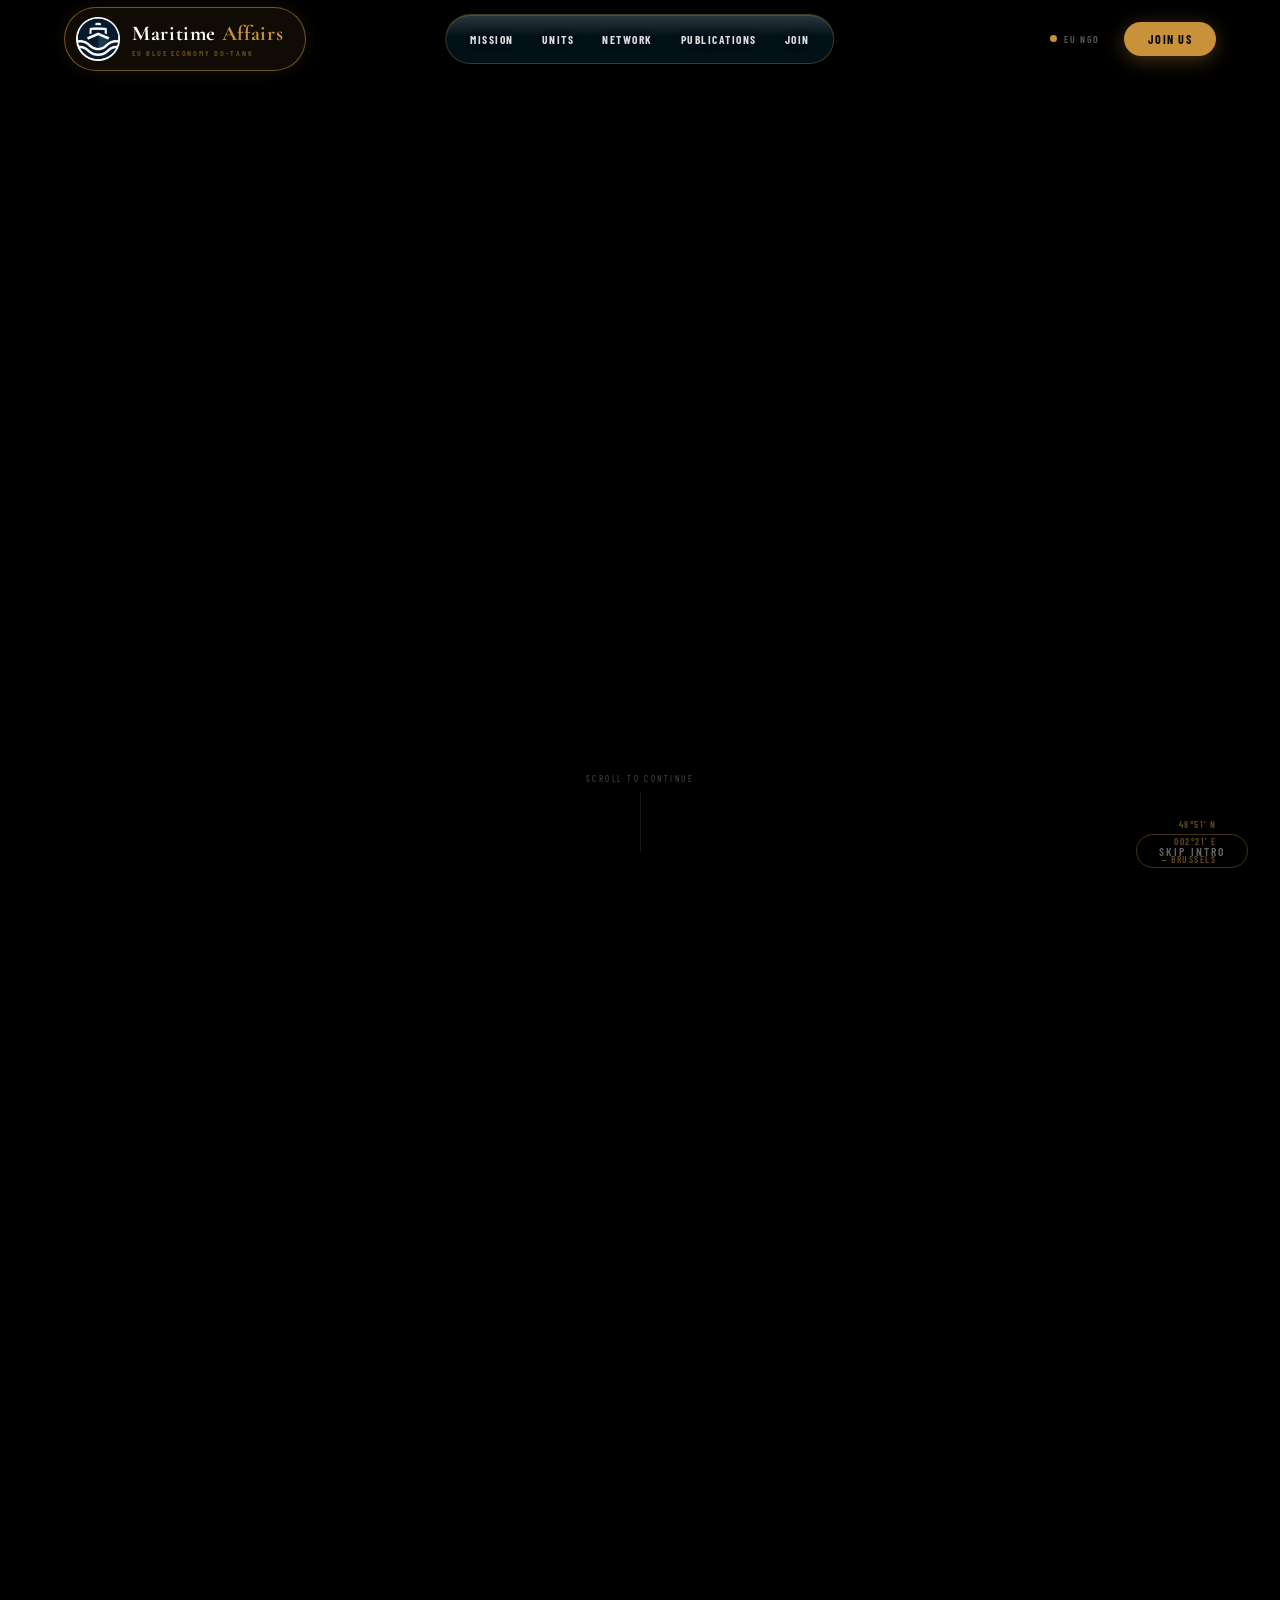
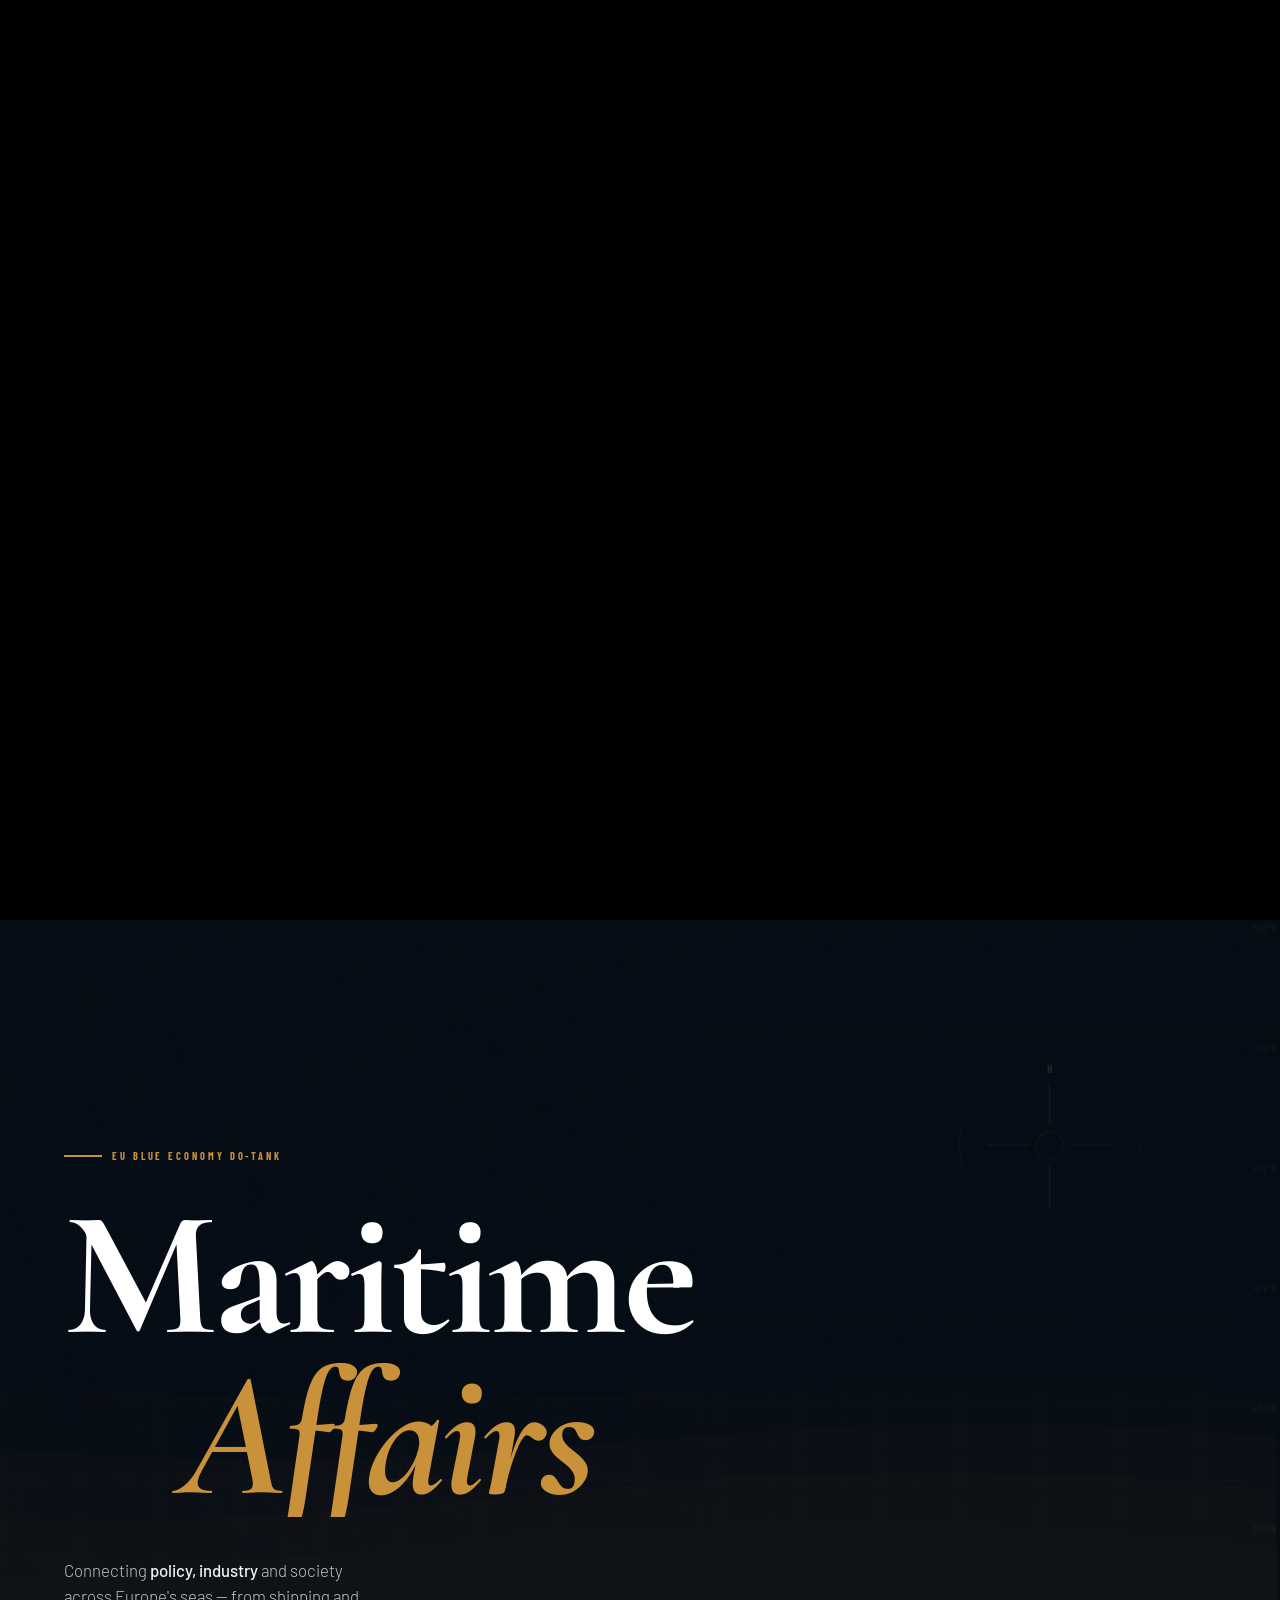
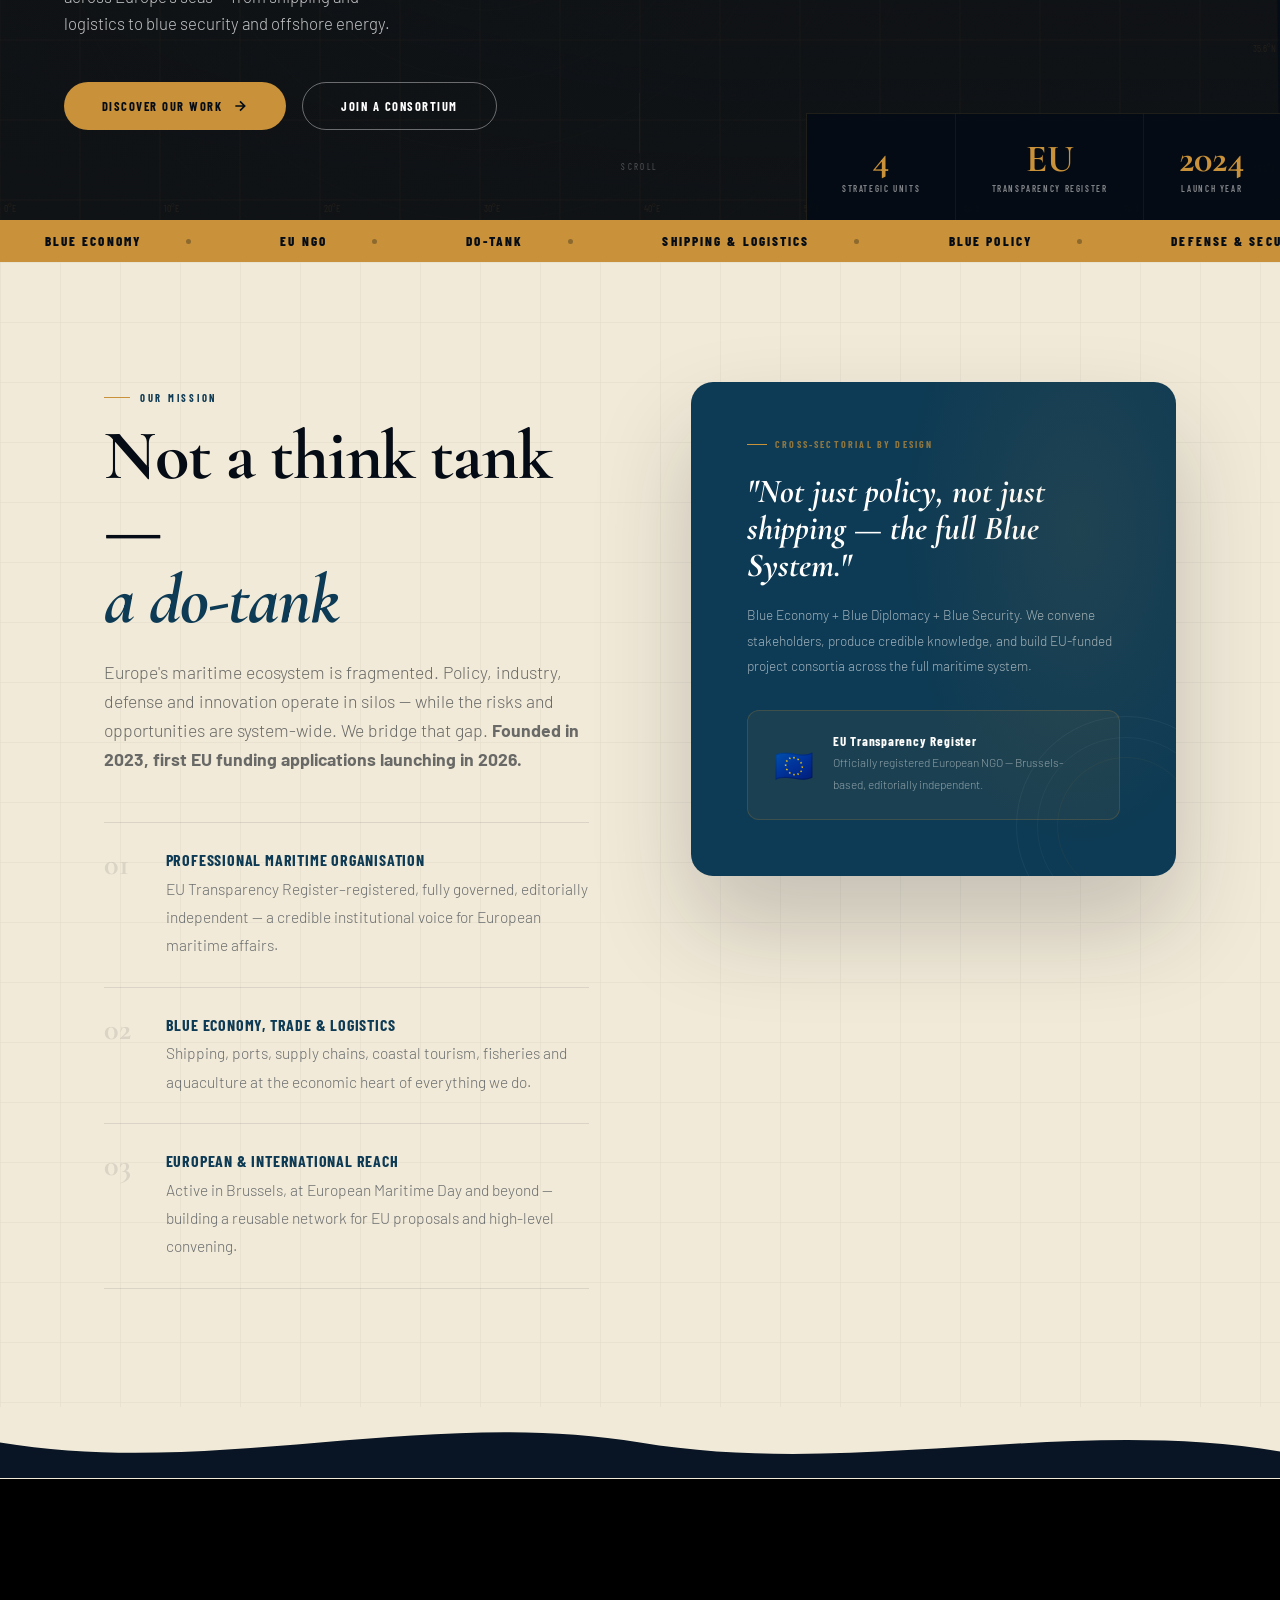
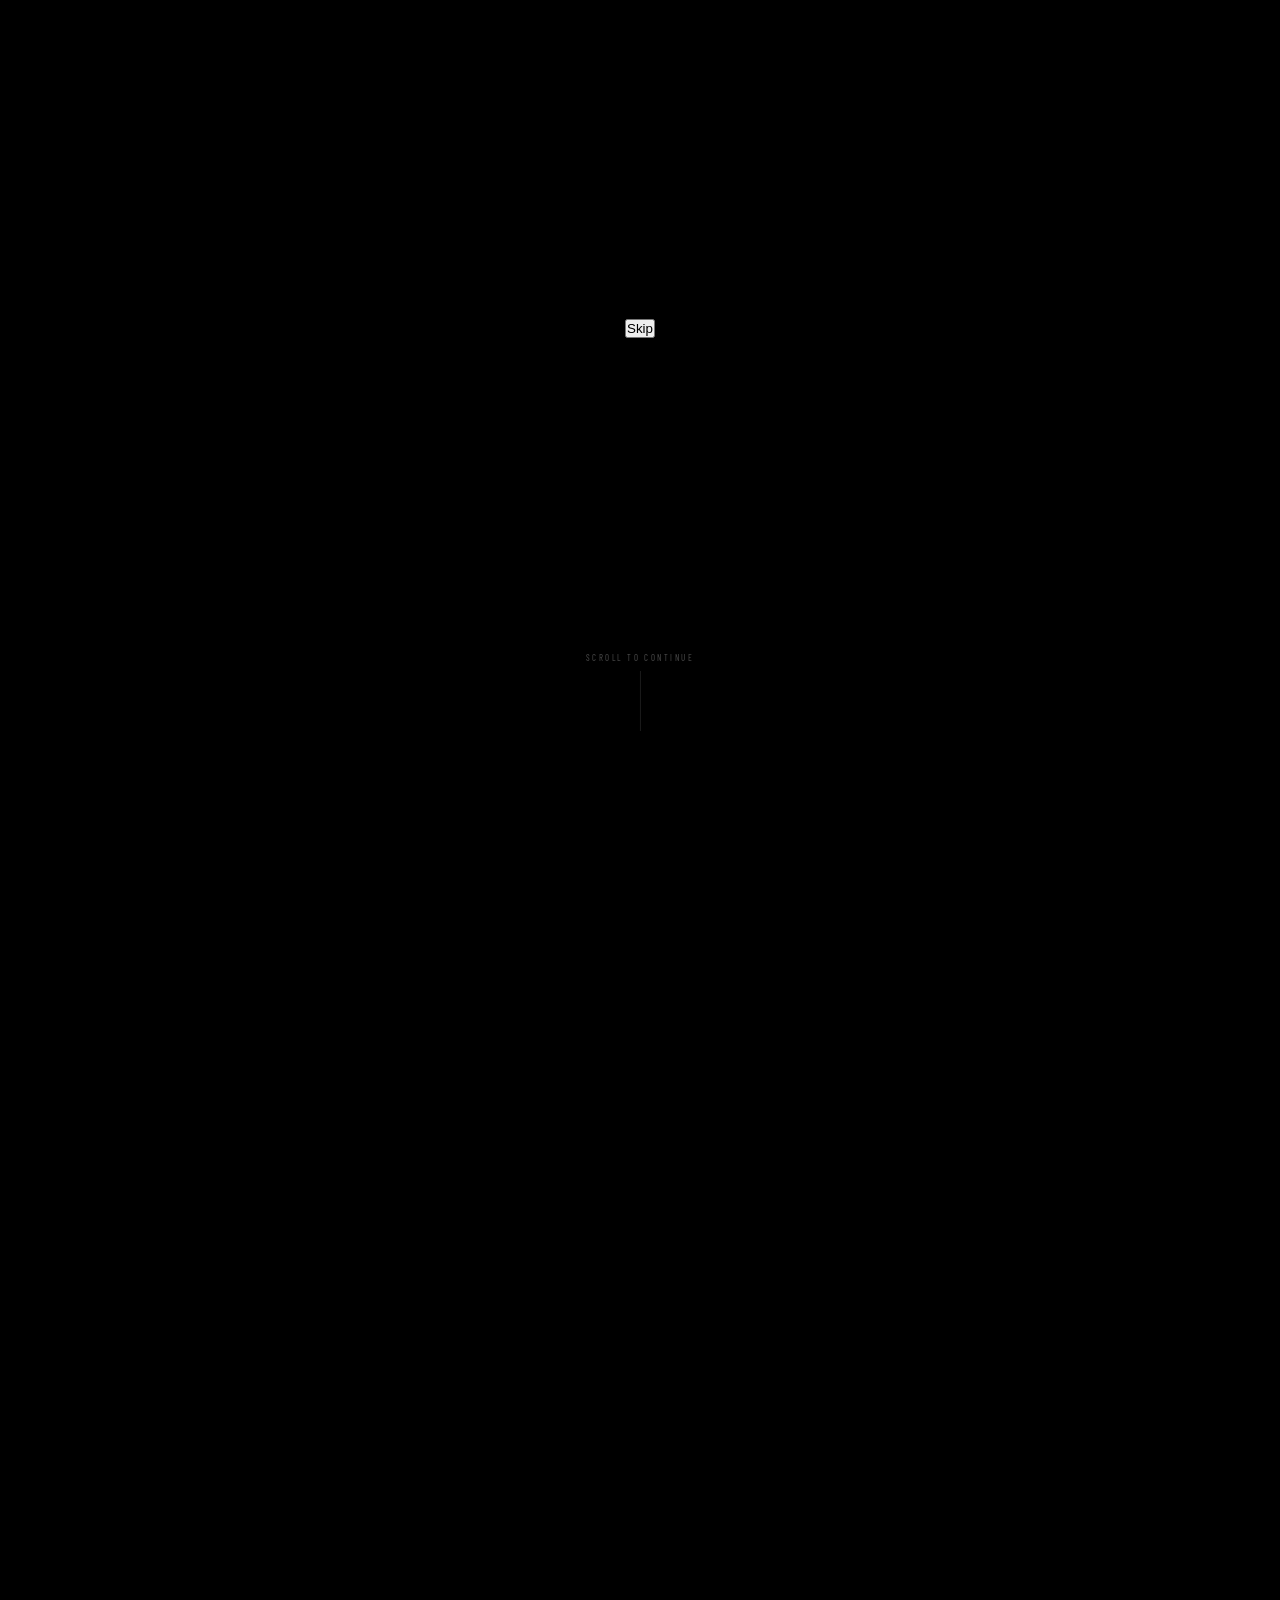
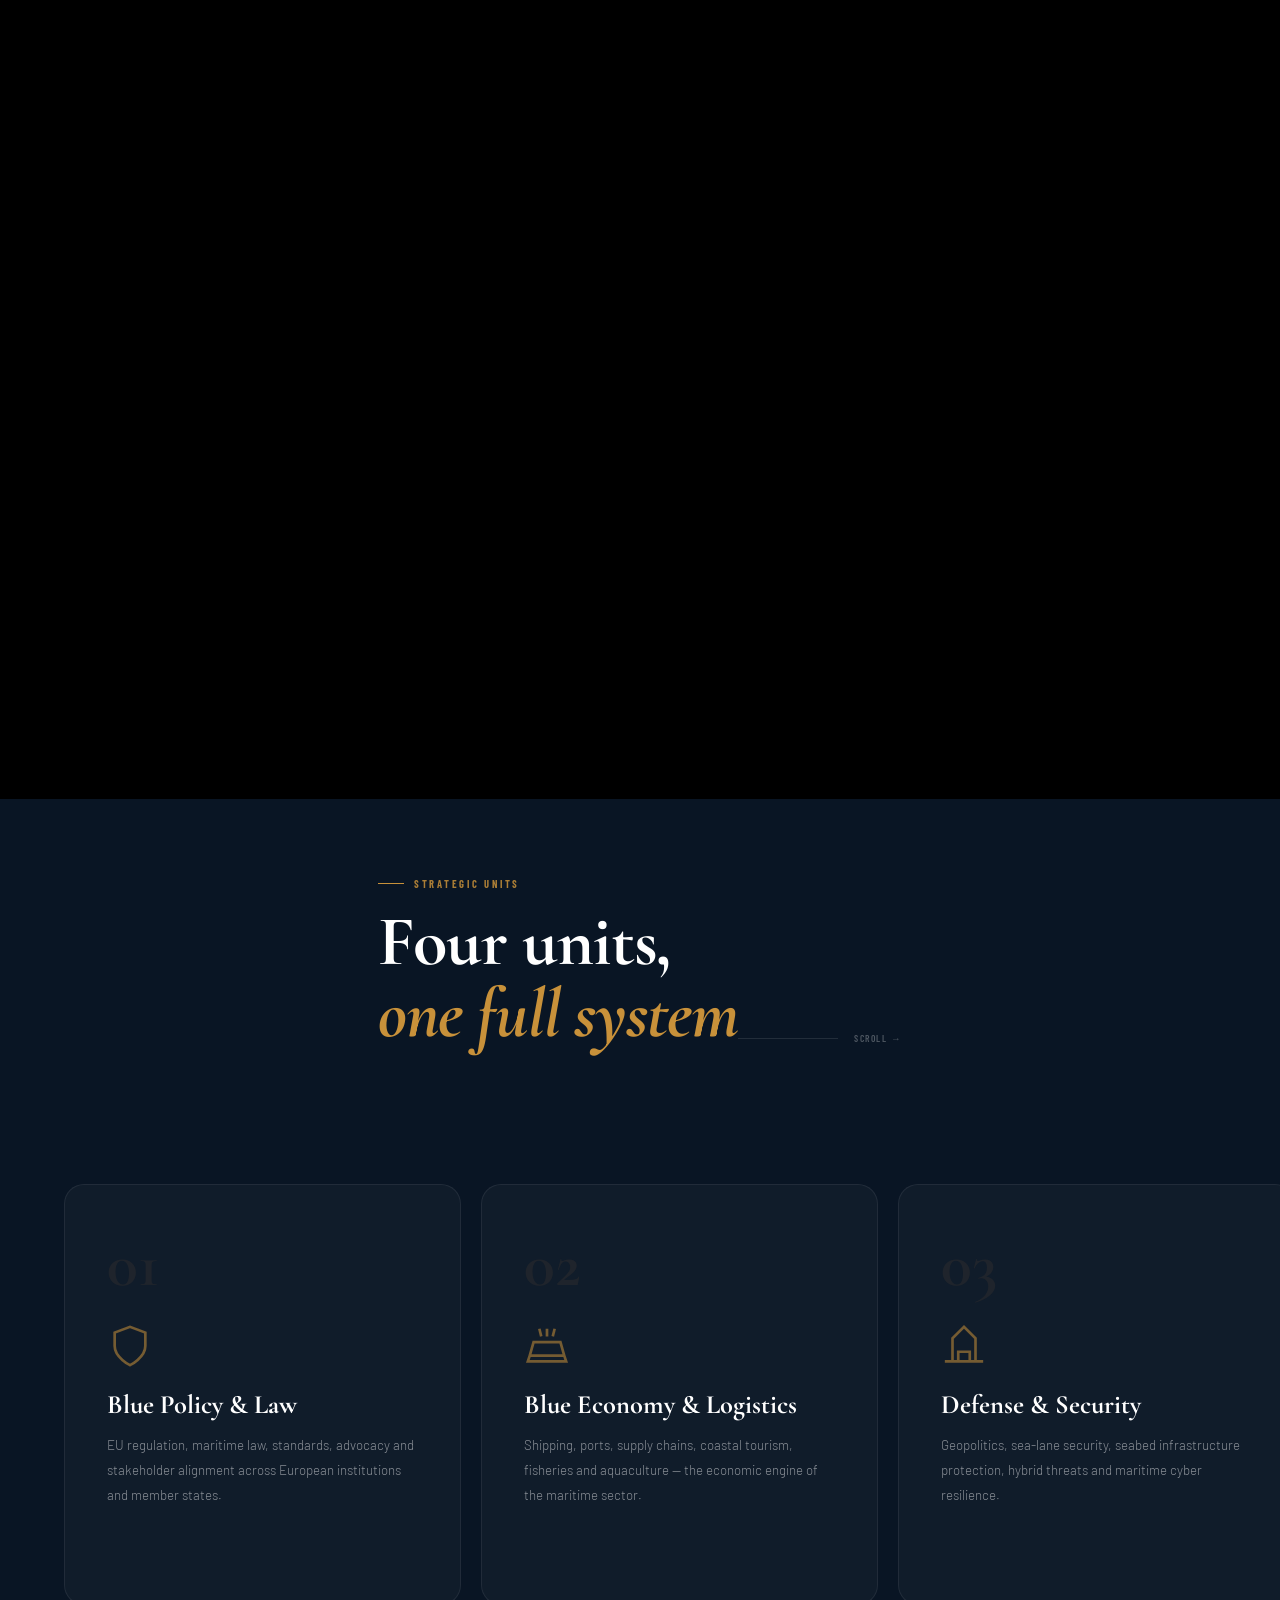
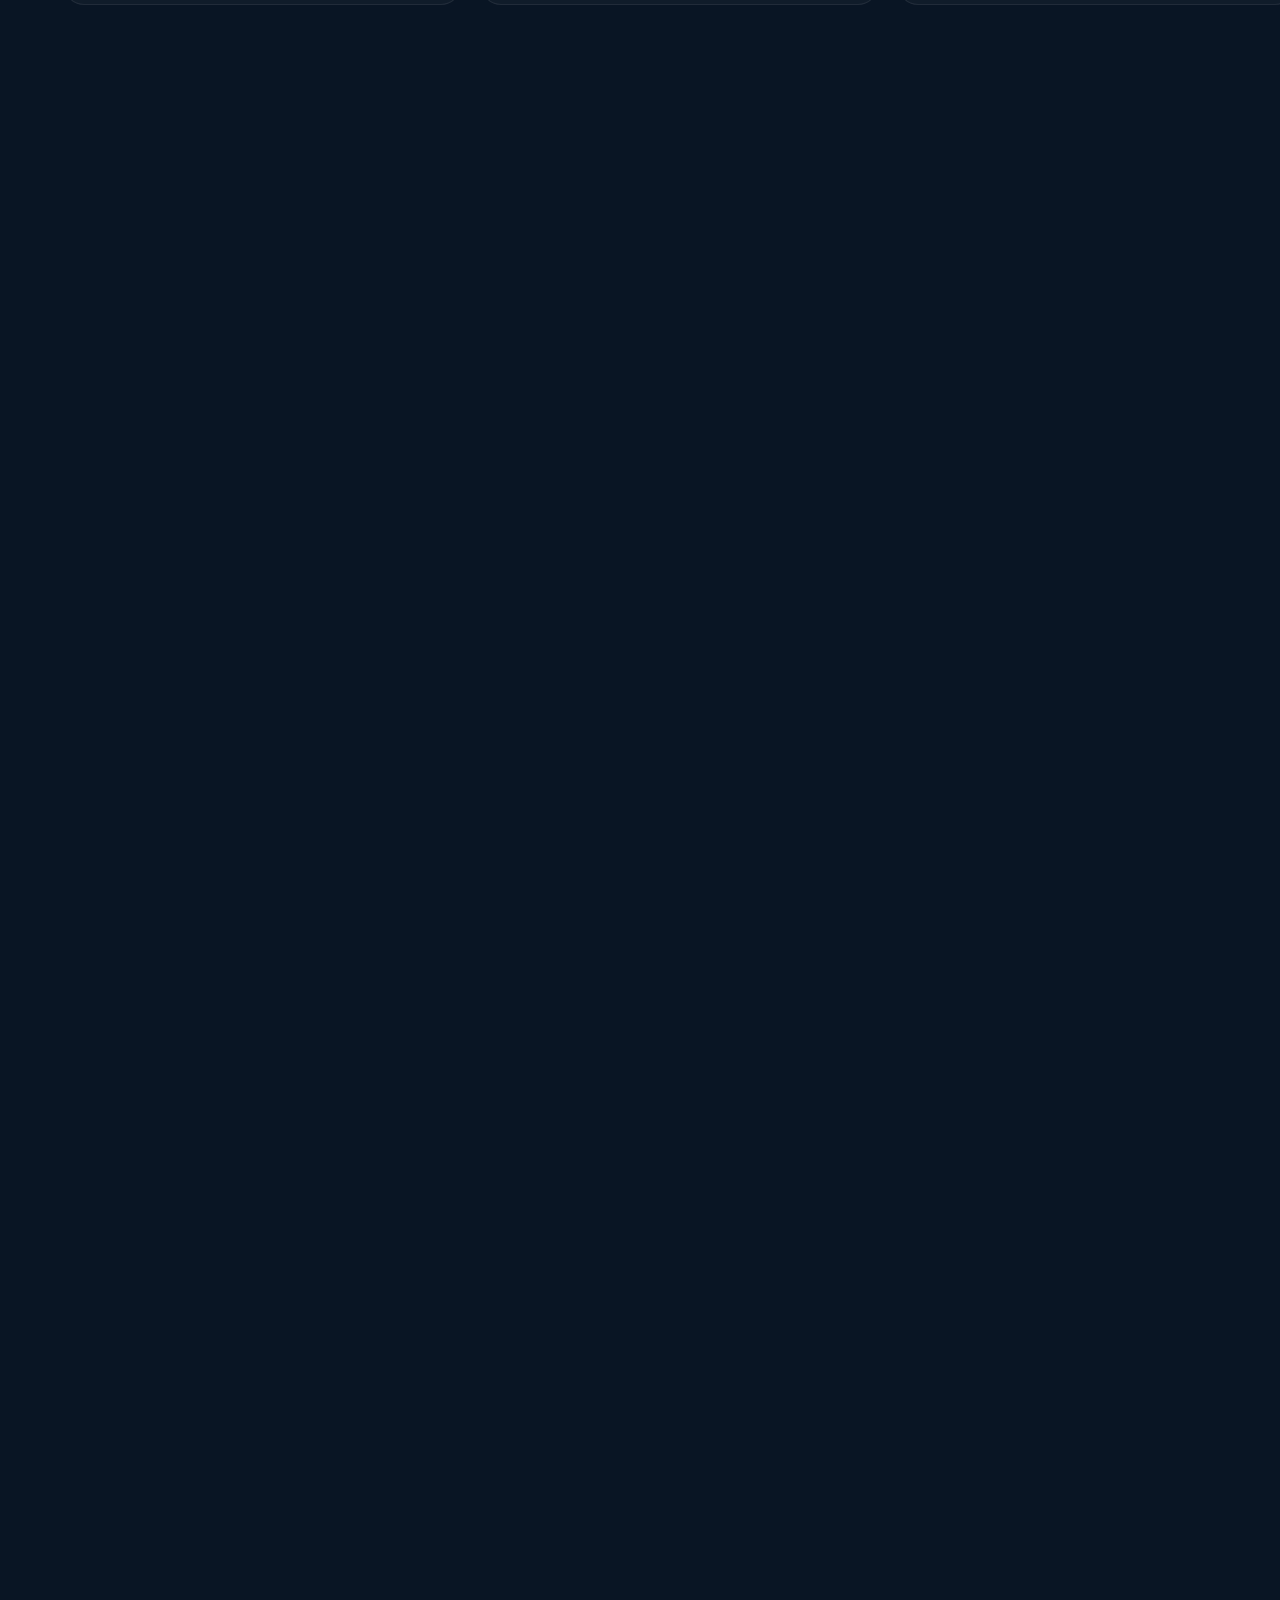
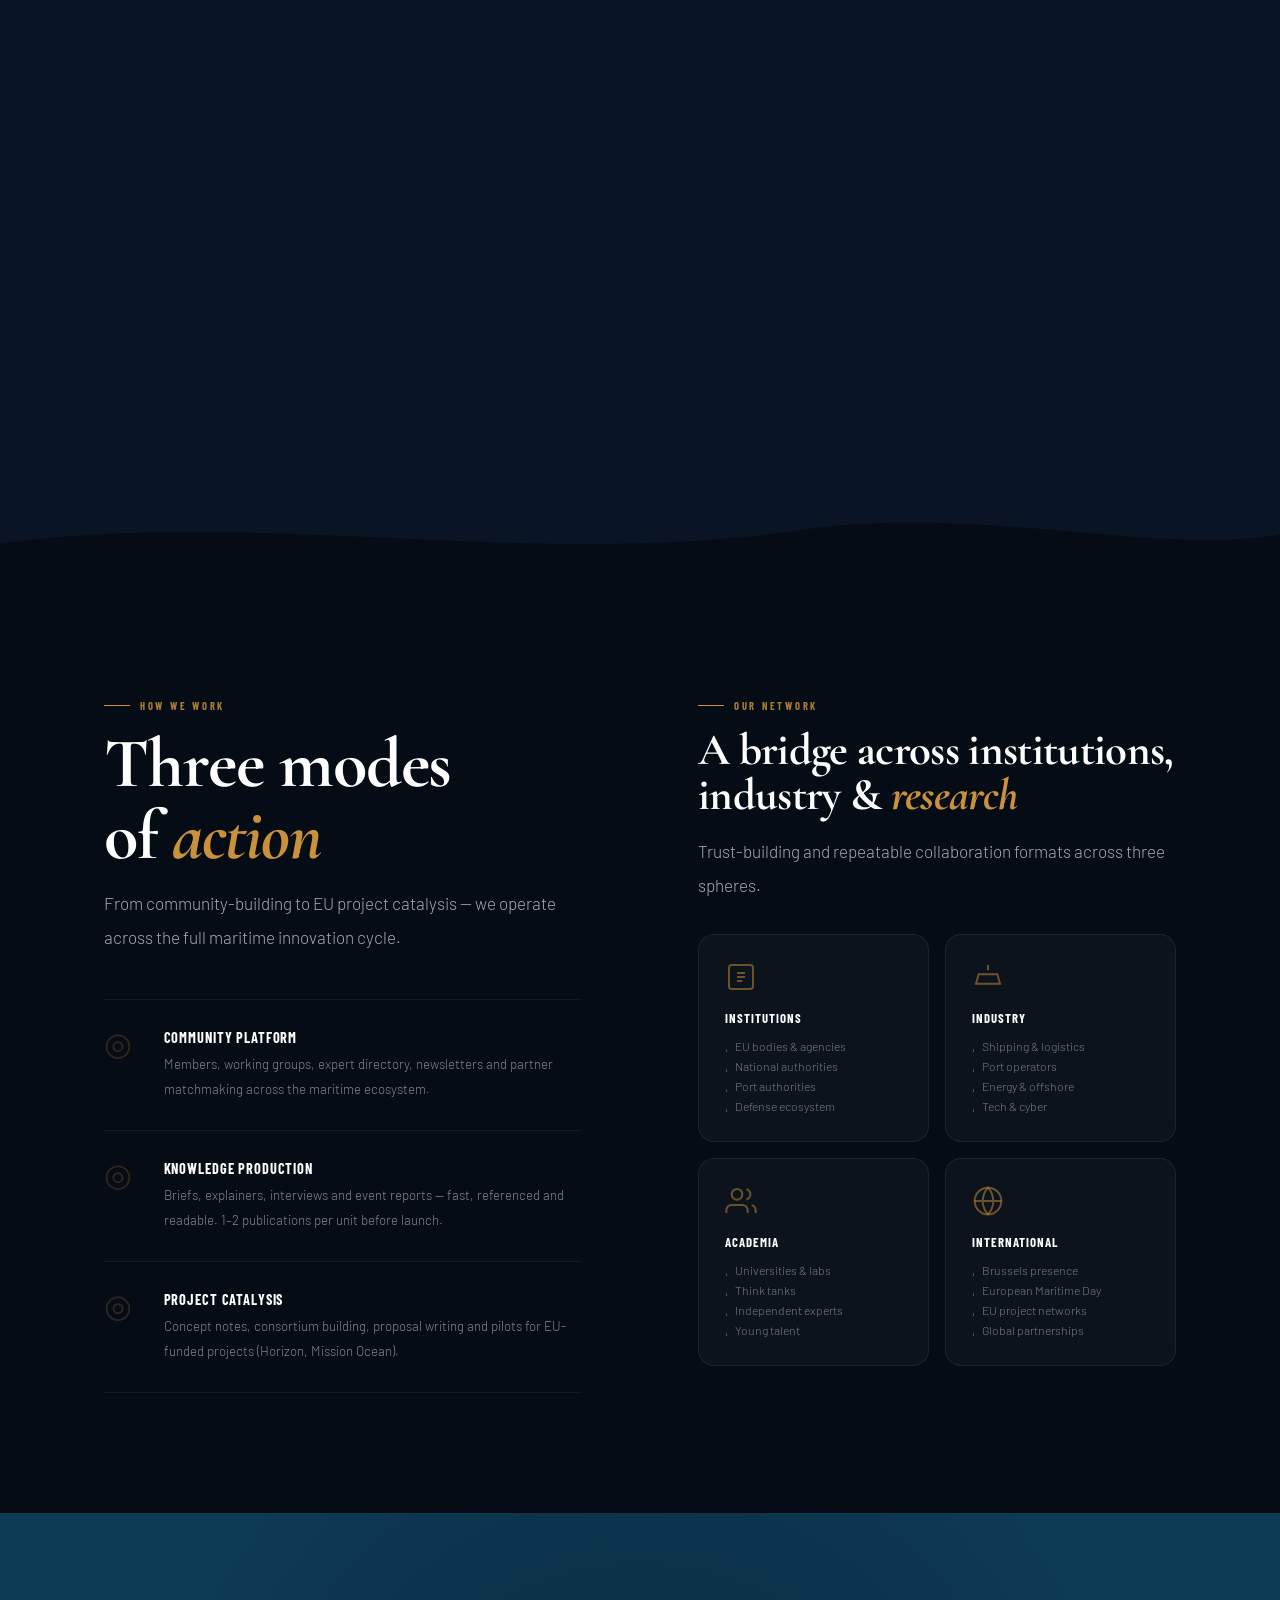
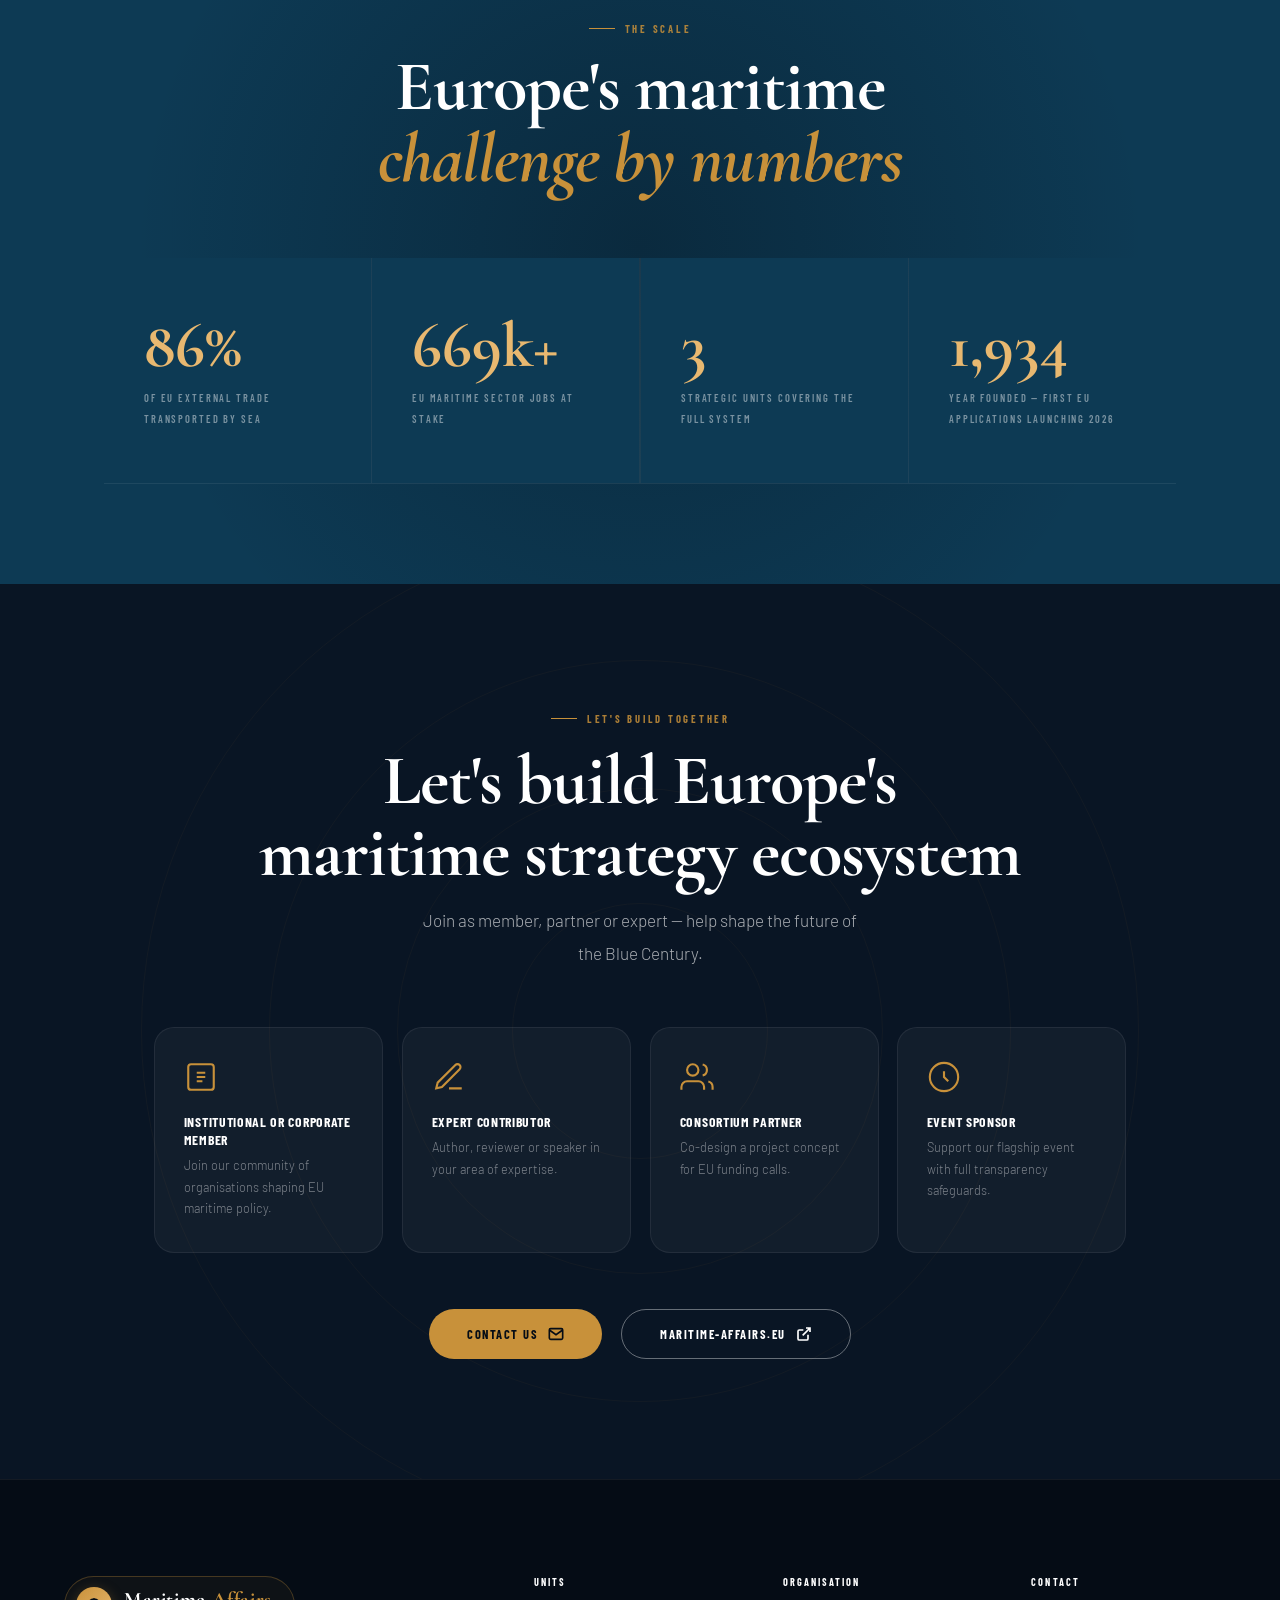
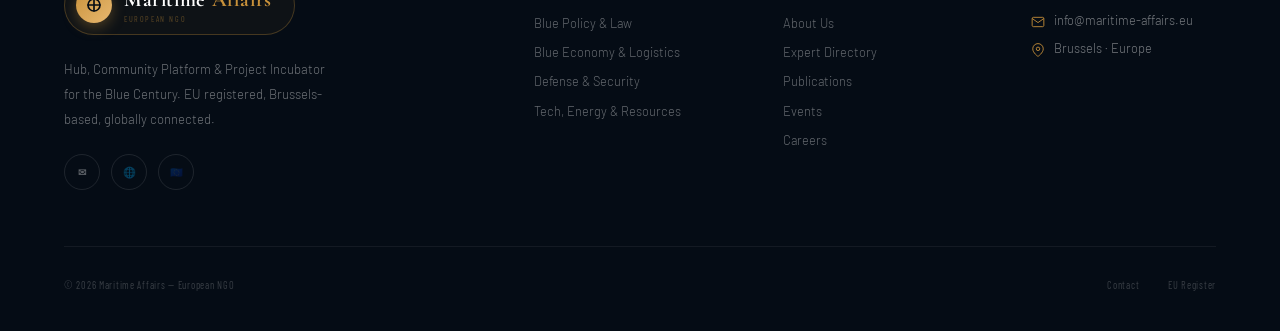
==== index.html @ 3008a813 "Fix scroll video fluidity, bidirectional scrub, menu visibility, and set intro to 0708.mp4" ====
<!DOCTYPE html>

<html lang="en">

<head>

<meta charset="UTF-8">

<meta name="viewport" content="width=device-width, initial-scale=1.0">

<link rel="icon" type="image/x-icon" href="./assets/images/favicon.ico">
<link rel="apple-touch-icon" href="./assets/images/Logo-maritimes.png">

<title>Maritime Affairs — Navigating the Blue Century</title>
<meta name="description" content="Maritime Affairs is the EU Blue Economy Do-Tank — connecting policy, industry and society across Europe's seas. Based in Brussels, active across the EU.">
<meta name="theme-color" content="#050c15">
<link rel="canonical" href="https://maritime-affairs.eu/">

<!-- Open Graph -->
<meta property="og:type" content="website">
<meta property="og:site_name" content="Maritime Affairs">
<meta property="og:title" content="Maritime Affairs — Navigating the Blue Century">
<meta property="og:description" content="The EU Blue Economy Do-Tank — connecting policy, industry and society across Europe's seas. Brussels-based, active across the EU.">
<meta property="og:url" content="https://maritime-affairs.eu/">
<meta property="og:image" content="https://maritime-affairs.eu/assets/images/og-image.jpg">
<meta property="og:image:width" content="1200">
<meta property="og:image:height" content="630">
<meta property="og:locale" content="en_GB">

<!-- Twitter -->
<meta name="twitter:card" content="summary_large_image">
<meta name="twitter:title" content="Maritime Affairs — Navigating the Blue Century">
<meta name="twitter:description" content="The EU Blue Economy Do-Tank — connecting policy, industry and society across Europe's seas.">
<meta name="twitter:image" content="https://maritime-affairs.eu/assets/images/og-image.jpg">

<script type="application/ld+json">
{
  "@context": "https://schema.org",
  "@type": "NGO",
  "name": "Maritime Affairs",
  "alternateName": "EU Blue Economy Do-Tank",
  "url": "https://maritime-affairs.eu/",
  "logo": "https://maritime-affairs.eu/assets/images/Logo-maritimes.png",
  "email": "info@maritime-affairs.eu",
  "foundingDate": "2023",
  "address": { "@type": "PostalAddress", "addressLocality": "Brussels", "addressCountry": "BE" },
  "description": "Maritime Affairs is the EU Blue Economy Do-Tank — connecting policy, industry and society across Europe's seas.",
  "knowsAbout": ["Blue Economy", "Maritime Policy", "Shipping and Logistics", "Maritime Security", "Offshore Energy"]
}
</script>

<link rel="preconnect" href="https://fonts.googleapis.com">
<link rel="preconnect" href="https://fonts.gstatic.com" crossorigin>

<link href="https://fonts.googleapis.com/css2?family=Cormorant+Garamond:ital,wght@0,300;0,400;0,600;0,700;1,300;1,400;1,600;1,700&family=Barlow+Condensed:wght@300;400;500;600;700;800&family=Barlow:wght@300;400;500&display=swap" rel="stylesheet">

<link rel="stylesheet" href="css/style.css">

</head>

<body>

<a class="skip-link" href="#hero">Skip to content</a>

<noscript>
  <style>
    /* Without JS the page must still be fully readable: kill the loader and
       intro, and force every JS-revealed element visible. */
    #loader, #scrollvid { display: none !important; }
    #nav { opacity: 1 !important; }
    [data-r], .hero-sub, .hero-actions, .hero-stats, .section-marker { opacity: 1 !important; transform: none !important; }
    .hero-vid video, .ocean-pill-video { display: none; }
  </style>
</noscript>

<!-- COMPASS CURSOR -->

<div id="compass-cursor">

  <svg viewBox="0 0 56 56" fill="none">

    <circle cx="28" cy="28" r="26" stroke="rgba(200,145,58,.35)" stroke-width="1"/>

    <line x1="28" y1="2"  x2="28" y2="8"  stroke="rgba(200,145,58,.5)" stroke-width="1.5"/>

    <line x1="28" y1="48" x2="28" y2="54" stroke="rgba(200,145,58,.5)" stroke-width="1.5"/>

    <line x1="2"  y1="28" x2="8"  y2="28" stroke="rgba(200,145,58,.5)" stroke-width="1.5"/>

    <line x1="48" y1="28" x2="54" y2="28" stroke="rgba(200,145,58,.5)" stroke-width="1.5"/>

    <g class="needle">

      <polygon points="28,6 30.5,26 28,32 25.5,26" fill="rgba(200,145,58,.9)"/>

      <polygon points="28,50 30.5,30 28,24 25.5,30" fill="rgba(255,255,255,.25)"/>

    </g>

    <circle cx="28" cy="28" r="2.5" fill="rgba(200,145,58,.8)"/>

  </svg>

</div>

<div id="cursor-dot"></div>



<!-- PROGRESS BAR -->

<div id="bar"></div>



<!-- LOADER -->

<div id="loader">

  <div class="l-half l-top"></div>

  <div class="l-half l-bot"></div>

  <div class="l-ring-wrap">

    <div class="l-ring-spin"></div>

    <div class="l-ring-slow"></div>

    <img class="l-logo" src="./assets/images/Logo-maritimes-nav.png" alt="Maritime Affairs" width="80" height="80">

  </div>

  <span class="l-pct-num" id="l-pct">0%</span>

  <span class="l-name">Maritime Affairs</span>

  <div class="l-bar-wrap"><div class="l-bar-fill" id="l-fill"></div></div>

</div>

  

<!-- SCROLL-DRIVEN INTRO VIDEO
     Scrolling down scrubs the video forward frame-by-frame. Near the end
     of this section the video fades and the rest of the site takes over.
     Swap the <source> below with the new AI-generated video when ready. -->

<div id="scrollvid" class="scrollvid" style="display:none">

  <div class="scrollvid-sticky">

    <video id="svVideo" muted playsinline preload="none" disablepictureinpicture>
      <source src="./assets/video/0708.mp4" type="video/mp4">
    </video>

    <div class="scrollvid-fade"></div>

    <div class="scrollvid-hint" id="svHint">

      <span class="scroll-label">Scroll to continue</span>

      <div class="scroll-track"></div>

    </div>

    <div class="scrollvid-ring" aria-hidden="true">
      <svg viewBox="0 0 44 44">
        <circle class="ring-track" cx="22" cy="22" r="20"/>
        <circle class="ring-fill" id="svRing" cx="22" cy="22" r="20"/>
        <text class="ring-n" x="22" y="25" text-anchor="middle">N</text>
      </svg>
    </div>

    <button id="svskip">Skip intro</button>

  </div>

</div>



<!-- NAV -->
<nav id="nav">
  <a href="#hero" class="logo">
    <div class="logo-pill">
      <img src="./assets/images/Logo-maritimes-nav.png" alt="Maritime Affairs" width="44" height="44" style="height:44px;width:auto;display:block;">
      <div class="logo-text">
        <div class="logo-name">Maritime <em>Affairs</em></div>
        <span class="logo-sub">EU Blue Economy Do-Tank</span>
      </div>
    </div>
  </a>

  <div class="ocean-pill" data-ocean-pill>
    <video class="ocean-pill-video" muted loop playsinline preload="none" disablepictureinpicture aria-hidden="true">
      <source src="./assets/video/onde.mp4" type="video/mp4">
    </video>
    <ul class="ocean-pill-links">
      <li><a href="#mission">Mission</a></li>
      <li><a href="#units">Units</a></li>
      <li><a href="#network">Network</a></li>
      <li><a href="publications.html">Publications</a></li>
      <li><a href="#contact">Join</a></li>
    </ul>
  </div>

  <div class="nav-r">
    <div class="nav-pulse"><div class="pulse-dot"></div>EU NGO</div>
    <a href="#contact" class="nav-btn">Join Us</a>
    <button id="menu-toggle" class="menu-toggle" aria-label="Open menu" aria-expanded="false" aria-controls="drawer">
      <span></span><span></span><span></span>
    </button>
  </div>
</nav>

<!-- MOBILE DRAWER -->
<div id="drawer" class="drawer" aria-hidden="true">
  <svg class="drawer-rose" viewBox="0 0 200 200" fill="none" aria-hidden="true">
    <circle cx="100" cy="100" r="96" stroke="rgba(200,145,58,.5)" stroke-width="1"/>
    <circle cx="100" cy="100" r="70" stroke="rgba(200,145,58,.3)" stroke-width="1"/>
    <line x1="100" y1="4" x2="100" y2="196" stroke="rgba(200,145,58,.25)"/>
    <line x1="4" y1="100" x2="196" y2="100" stroke="rgba(200,145,58,.25)"/>
    <polygon points="100,18 106,96 100,112 94,96" fill="rgba(200,145,58,.6)"/>
  </svg>
  <ul class="drawer-links">
    <li><a href="#mission"><span class="dl-n">01</span><span class="dl-t">Mission</span></a></li>
    <li><a href="#units"><span class="dl-n">02</span><span class="dl-t">Units</span></a></li>
    <li><a href="#network"><span class="dl-n">03</span><span class="dl-t">Network</span></a></li>
    <li><a href="publications.html"><span class="dl-n">04</span><span class="dl-t">Publications</span></a></li>
    <li><a href="#contact"><span class="dl-n">05</span><span class="dl-t">Join Us</span></a></li>
  </ul>
  <div class="drawer-foot">
    <a href="mailto:info@maritime-affairs.eu">info@maritime-affairs.eu</a>
    <span class="df-tag">Brussels · European NGO · EU Transparency Register</span>
  </div>
</div>



<!-- COORDINATE HUD -->

<div id="coords">

  <span id="coord-lat">48°51′N</span>

  <span id="coord-lon">002°21′E</span>

  <span id="coord-sec">— Brussels</span>

</div>



<!-- HERO -->

<section class="hero" id="hero">

  <div class="hero-vid">

    <video muted loop playsinline preload="none" id="hvid">

      <source src="./assets/video/container_ship.mp4" type="video/mp4">

    </video>

  </div>

  <canvas id="chart-canvas"></canvas>



  <div class="hero-inner wrap" style="max-width:100%;padding-bottom:10vh">

    <div class="section-marker" id="hmark">EU Blue Economy Do-Tank</div>

    <h1 id="htitle" aria-label="Maritime Affairs">

      <div class="mega-title">

        <span class="line"><span class="word">Maritime</span></span>

        <span class="line ln2"><span class="word">Affairs</span></span>

      </div>

    </h1>

    <p class="hero-sub" id="hsub" style="font-size:clamp(1.05rem,1.3vw,1.25rem);line-height:1.6">

      Connecting <strong>policy, industry</strong> and society<br>

      across Europe's seas — from shipping and<br>

      logistics to blue security and offshore energy.

    </p>

    <div class="hero-actions" id="hact">

      <a href="#mission" class="btn btn-gold" id="hb1">Discover our work <svg viewBox="0 0 24 24" fill="none" stroke="currentColor" stroke-width="2.5"><path d="M5 12h14M12 5l7 7-7 7"/></svg></a>

      <a href="#contact" class="btn btn-line">Join a consortium</a>

    </div>

  </div>



  <div class="hero-stats" id="hstats">

    <div class="h-stat"><span class="h-num">4</span><span class="h-lbl">Strategic Units</span></div>

    <div class="h-stat"><span class="h-num">EU</span><span class="h-lbl">Transparency Register</span></div>

    <div class="h-stat"><span class="h-num">2024</span><span class="h-lbl">Launch Year</span></div>

  </div>



  <div class="hero-scroll">

    <div class="scroll-track"></div>

    <span class="scroll-label">Scroll</span>

  </div>

</section>



<!-- MARQUEE -->

<div class="marquee" aria-hidden="true">

  <div class="marquee-track" id="mq"></div>

</div>



<!-- MISSION -->

<section class="sec sec-mission" id="mission">

  <div class="wrap">

    <div class="mission-grid">

      <div>

        <div class="eyebrow dark" data-r="left">Our Mission</div>

        <h2 class="h2 on-light" data-r="up" data-rd="100">Not a think tank —<br><em>a do-tank</em></h2>

        <p class="body-text on-light" style="margin-top:1.4rem;font-size:clamp(1.1rem,1.25vw,1.25rem);line-height:1.65" data-r="up" data-rd="200">

          Europe's maritime ecosystem is fragmented. Policy, industry, defense and innovation operate in silos — while the risks and opportunities are system-wide. We bridge that gap. <strong>Founded in 2023, first EU funding applications launching in 2026.</strong>

        </p>

        <div class="pillar-list" data-r="up" data-rd="300">

          <div class="pl">

            <div class="pl-n">01</div>

            <div><h4>Professional Maritime Organisation</h4><p>EU Transparency Register–registered, fully governed, editorially independent — a credible institutional voice for European maritime affairs.</p></div>

          </div>

          <div class="pl">

            <div class="pl-n">02</div>

            <div><h4>Blue Economy, Trade & Logistics</h4><p>Shipping, ports, supply chains, coastal tourism, fisheries and aquaculture at the economic heart of everything we do.</p></div>

          </div>

          <div class="pl">

            <div class="pl-n">03</div>

            <div><h4>European & International Reach</h4><p>Active in Brussels, at European Maritime Day and beyond — building a reusable network for EU proposals and high-level convening.</p></div>

          </div>

        </div>

      </div>

      <div data-r="right" data-rd="150">

        <div class="mission-card">

          <div class="card-compass"></div>

          <div class="card-label">Cross-sectorial by design</div>

          <h3>"Not just policy, not just shipping — the full Blue System."</h3>

          <p>Blue Economy + Blue Diplomacy + Blue Security. We convene stakeholders, produce credible knowledge, and build EU-funded project consortia across the full maritime system.</p>

          <div class="eu-badge">

            <div class="eu-flag">🇪🇺</div>

            <div>

              <h5>EU Transparency Register</h5>

              <p>Officially registered European NGO — Brussels-based, editorially independent.</p>

            </div>

          </div>

        </div>

      </div>

    </div>

  </div>

</section>



<!-- WAVE DIVIDER -->

<div class="wave-div" style="background:var(--chart);margin-top:-1px">

  <svg viewBox="0 0 1440 80" preserveAspectRatio="none"><path d="M0,40 C240,80 480,0 720,40 C960,80 1200,10 1440,50 L1440,80 L0,80Z" fill="#091524"/></svg>

</div>



<!-- SECOND SCROLL-DRIVEN VIDEO (placeholder)
     Duplicate of the intro block but independent instance. Replace the
     <source> with the user-generated MP4 at assets/video/scroll-[name].mp4
-->

<div id="scrollvid-2" class="scrollvid" style="display:none">

  <div class="scrollvid-sticky">

    <video id="svVideo2" muted playsinline preload="none" disablepictureinpicture>

      <source src="./assets/video/scroll-turbine.mp4" type="video/mp4">

    </video>

    <div class="scrollvid-fade"></div>

    <div class="scrollvid-hint" id="svHint2">

      <span class="scroll-label">Scroll to continue</span>

      <div class="scroll-track"></div>

    </div>

    <div class="scrollvid-ring" aria-hidden="true">
      <svg viewBox="0 0 44 44">
        <circle class="ring-track" cx="22" cy="22" r="20"/>
        <circle class="ring-fill" id="svRing2" cx="22" cy="22" r="20"/>
        <text class="ring-n" x="22" y="25" text-anchor="middle">N</text>
      </svg>
    </div>

    <button id="svskip2">Skip</button>

  </div>

</div>



<!-- UNITS -->

<div class="units-outer" id="units">

  <div class="units-sticky">

    <div class="units-head wrap" style="max-width:100%">

      <div>

        <div class="eyebrow light" data-r="left">Strategic Units</div>

        <h2 class="h2 on-dark" data-r="up" data-rd="100">Four units,<br><em>one full system</em></h2>

      </div>

      <div class="units-progress">

        <div class="units-track-bar"><div class="units-track-fill" id="ufill"></div></div>

        <div class="units-hint">Scroll →</div>

      </div>

    </div>

    <div class="units-cards" id="ucards">

      <div class="u-card" data-r="scale">

        <div class="u-glow"></div>

        <div class="u-n">01</div>

        <svg class="u-icon" viewBox="0 0 24 24" fill="none" stroke="currentColor" stroke-width="1.4"><path d="M12 22s8-4 8-10V5l-8-3-8 3v7c0 6 8 10 8 10z"/></svg>

        <h3>Blue Policy & Law</h3>

        <p>EU regulation, maritime law, standards, advocacy and stakeholder alignment across European institutions and member states.</p>

        <div class="u-tag">Policy · Law · Standards</div>

      </div>

      <div class="u-card" data-r="scale">

        <div class="u-glow"></div>

        <div class="u-n">02</div>

        <svg class="u-icon" viewBox="0 0 24 24" fill="none" stroke="currentColor" stroke-width="1.4"><path d="M3 17l2-7h14l2 7H3zM12 3v4M8 3l1 4M16 3l-1 4M3 17l-1 3h20l-1-3"/></svg>

        <h3>Blue Economy & Logistics</h3>

        <p>Shipping, ports, supply chains, coastal tourism, fisheries and aquaculture — the economic engine of the maritime sector.</p>

        <div class="u-tag">Trade · Shipping · Ports</div>

      </div>

      <div class="u-card" data-r="scale">

        <div class="u-glow"></div>

        <div class="u-n">03</div>

        <svg class="u-icon" viewBox="0 0 24 24" fill="none" stroke="currentColor" stroke-width="1.4"><path d="M2 20h20M6 20V8l6-6 6 6v12M9 20v-5h6v5"/></svg>

        <h3>Defense & Security</h3>

        <p>Geopolitics, sea-lane security, seabed infrastructure protection, hybrid threats and maritime cyber resilience.</p>

        <div class="u-tag">Security · Geopolitics · Cyber</div>

      </div>

      <div class="u-card" data-r="scale">

        <div class="u-glow"></div>

        <div class="u-n">04</div>

        <svg class="u-icon" viewBox="0 0 24 24" fill="none" stroke="currentColor" stroke-width="1.4"><path d="M13 2L3 14h9l-1 8 10-12h-9l1-8z"/></svg>

        <h3>Tech, Energy & Resources</h3>

        <p>Offshore renewables, alternative fuels, AI for maritime, monitoring systems and responsible ocean resource management.</p>

        <div class="u-tag">Energy · AI · Offshore</div>

      </div>

    </div>

  </div>

</div>



<!-- WAVE DIVIDER -->

<div class="wave-div" style="background:var(--deep)">

  <svg viewBox="0 0 1440 80" preserveAspectRatio="none"><path d="M0,50 C300,10 600,80 900,35 C1100,5 1300,65 1440,40 L1440,80 L0,80Z" fill="#050c15"/></svg>

</div>



<!-- HOW + NETWORK -->

<section class="sec sec-how" id="network">

  <div class="wrap">

    <div class="how-grid">

      <div data-r="left">

        <div class="eyebrow light">How We Work</div>

        <h2 class="h2 on-dark" style="margin-bottom:1rem">Three modes<br>of <em>action</em></h2>

        <p class="body-text on-dark">From community-building to EU project catalysis — we operate across the full maritime innovation cycle.</p>

        <div class="how-list">

          <div class="how-item"><div class="how-sym">◎</div><div><h4>Community Platform</h4><p>Members, working groups, expert directory, newsletters and partner matchmaking across the maritime ecosystem.</p></div></div>

          <div class="how-item"><div class="how-sym">◎</div><div><h4>Knowledge Production</h4><p>Briefs, explainers, interviews and event reports — fast, referenced and readable. 1–2 publications per unit before launch.</p></div></div>

          <div class="how-item"><div class="how-sym">◎</div><div><h4>Project Catalysis</h4><p>Concept notes, consortium building, proposal writing and pilots for EU-funded projects (Horizon, Mission Ocean).</p></div></div>

        </div>

      </div>

      <div data-r="right" data-rd="150">

        <div class="eyebrow light">Our Network</div>

        <h2 class="h2 on-dark" style="font-size:clamp(1.9rem,3.5vw,3.2rem);margin-bottom:1rem">A bridge across institutions, industry & <em>research</em></h2>

        <p class="body-text on-dark" style="margin-bottom:1.8rem">Trust-building and repeatable collaboration formats across three spheres.</p>

        <div class="net-grid">

          <div class="net-card" data-r="up" data-rd="0">

            <svg class="net-icon" viewBox="0 0 24 24" fill="none" stroke="currentColor" stroke-width="1.5"><rect x="3" y="3" width="18" height="18" rx="2"/><path d="M9 9h6M9 12h6M9 15h4"/></svg>

            <h5>Institutions</h5>

            <ul><li>EU bodies & agencies</li><li>National authorities</li><li>Port authorities</li><li>Defense ecosystem</li></ul>

          </div>

          <div class="net-card" data-r="up" data-rd="100">

            <svg class="net-icon" viewBox="0 0 24 24" fill="none" stroke="currentColor" stroke-width="1.5"><path d="M3 17l2-7h14l2 7H3zM12 3v4"/></svg>

            <h5>Industry</h5>

            <ul><li>Shipping & logistics</li><li>Port operators</li><li>Energy & offshore</li><li>Tech & cyber</li></ul>

          </div>

          <div class="net-card" data-r="up" data-rd="200">

            <svg class="net-icon" viewBox="0 0 24 24" fill="none" stroke="currentColor" stroke-width="1.5"><path d="M17 21v-2a4 4 0 0 0-4-4H5a4 4 0 0 0-4 4v2"/><circle cx="9" cy="7" r="4"/><path d="M23 21v-2a4 4 0 0 0-3-3.87M16 3.13a4 4 0 0 1 0 7.75"/></svg>

            <h5>Academia</h5>

            <ul><li>Universities & labs</li><li>Think tanks</li><li>Independent experts</li><li>Young talent</li></ul>

          </div>

          <div class="net-card" data-r="up" data-rd="300">

            <svg class="net-icon" viewBox="0 0 24 24" fill="none" stroke="currentColor" stroke-width="1.5"><circle cx="12" cy="12" r="10"/><path d="M2 12h20M12 2a15.3 15.3 0 0 1 4 10 15.3 15.3 0 0 1-4 10 15.3 15.3 0 0 1-4-10 15.3 15.3 0 0 1 4-10z"/></svg>

            <h5>International</h5>

            <ul><li>Brussels presence</li><li>European Maritime Day</li><li>EU project networks</li><li>Global partnerships</li></ul>

          </div>

        </div>

      </div>

    </div>

  </div>

</section>



<!-- NUMBERS -->

<section class="sec-nums" id="numbers">

  <div class="wrap" style="position:relative;z-index:1">

    <div style="text-align:center" data-r="up">

      <div class="eyebrow light" style="justify-content:center">The Scale</div>

      <h2 class="h2 on-dark">Europe's maritime<br><em>challenge by numbers</em></h2>

    </div>

    <div class="nums-grid">

      <div class="num-cell" data-r="up" data-rd="0"><span class="num-val" data-count="90" data-suffix="%">90%</span><span class="num-lbl">of EU external trade transported by sea</span></div>

      <div class="num-cell" data-r="up" data-rd="100"><span class="num-val" data-count="700" data-suffix="k+">700k+</span><span class="num-lbl">EU maritime sector jobs at stake</span></div>

      <div class="num-cell" data-r="up" data-rd="200"><span class="num-val" data-count="4">4</span><span class="num-lbl">Strategic units covering the full system</span></div>

      <div class="num-cell" data-r="up" data-rd="300"><span class="num-val" data-count="2023">2023</span><span class="num-lbl">Year founded — first EU applications launching 2026</span></div>

    </div>

  </div>

</section>



<!-- CTA -->

<section class="sec sec-cta" id="contact">

  <div class="cta-rings">

    <div class="c-ring"></div><div class="c-ring"></div>

    <div class="c-ring"></div><div class="c-ring"></div>

  </div>

  <div class="wrap cta-inner">

    <div class="eyebrow light" style="justify-content:center;margin-bottom:1.2rem" data-r="up">Let's Build Together</div>

    <h2 class="h2 on-dark" style="margin-bottom:1rem" data-r="up" data-rd="100">Let's build Europe's<br>maritime strategy ecosystem</h2>

    <p class="body-text on-dark" style="max-width:440px;margin:0 auto" data-r="up" data-rd="200">Join as member, partner or expert — help shape the future of the Blue Century.</p>

    <div class="cta-grid">

      <div class="cta-card" data-r="up" data-rd="0"><svg class="cta-icon" viewBox="0 0 24 24" fill="none" stroke="currentColor" stroke-width="1.5"><rect x="3" y="3" width="18" height="18" rx="2"/><path d="M9 9h6M9 12h6M9 15h4"/></svg><h5>Institutional or Corporate Member</h5><p>Join our community of organisations shaping EU maritime policy.</p></div>

      <div class="cta-card" data-r="up" data-rd="100"><svg class="cta-icon" viewBox="0 0 24 24" fill="none" stroke="currentColor" stroke-width="1.5"><path d="M12 20h9"/><path d="M16.5 3.5a2.121 2.121 0 0 1 3 3L7 19l-4 1 1-4L16.5 3.5z"/></svg><h5>Expert Contributor</h5><p>Author, reviewer or speaker in your area of expertise.</p></div>

      <div class="cta-card" data-r="up" data-rd="200"><svg class="cta-icon" viewBox="0 0 24 24" fill="none" stroke="currentColor" stroke-width="1.5"><path d="M17 21v-2a4 4 0 0 0-4-4H5a4 4 0 0 0-4 4v2"/><circle cx="9" cy="7" r="4"/><path d="M23 21v-2a4 4 0 0 0-3-3.87M16 3.13a4 4 0 0 1 0 7.75"/></svg><h5>Consortium Partner</h5><p>Co-design a project concept for EU funding calls.</p></div>

      <div class="cta-card" data-r="up" data-rd="300"><svg class="cta-icon" viewBox="0 0 24 24" fill="none" stroke="currentColor" stroke-width="1.5"><circle cx="12" cy="12" r="10"/><path d="M12 8v4l3 3"/></svg><h5>Event Sponsor</h5><p>Support our flagship event with full transparency safeguards.</p></div>

    </div>

    <div class="cta-btns" data-r="up" data-rd="200">

      <a href="mailto:info@maritime-affairs.eu" class="btn btn-gold">Contact Us <svg viewBox="0 0 24 24" fill="none" stroke="currentColor" stroke-width="2.5"><path d="M4 4h16c1.1 0 2 .9 2 2v12c0 1.1-.9 2-2 2H4c-1.1 0-2-.9-2-2V6c0-1.1.9-2 2-2z"/><polyline points="22,6 12,13 2,6"/></svg></a>

      <a href="https://maritime-affairs.eu" target="_blank" rel="noopener" class="btn btn-line">maritime-affairs.eu <svg viewBox="0 0 24 24" fill="none" stroke="currentColor" stroke-width="2.5"><path d="M18 13v6a2 2 0 0 1-2 2H5a2 2 0 0 1-2-2V8a2 2 0 0 1 2-2h6M15 3h6v6M10 14 21 3"/></svg></a>

    </div>

  </div>

</section>



<!-- FOOTER -->

<footer>

  <div class="ft-grid">

    <div class="ft-brand">

      <a href="#hero" class="ft-logo">

        <div class="ft-li"><svg viewBox="0 0 24 24"><circle cx="12" cy="12" r="9"/><path d="M12 3v18M3 12h18" stroke-linecap="round"/></svg></div>

        <div><div class="ft-ln">Maritime <em>Affairs</em></div><div style="font-family:var(--ff-c);font-size:.5rem;letter-spacing:.2em;text-transform:uppercase;color:rgba(200,145,58,.42);margin-top:2px">European NGO</div></div>

      </a>

      <p>Hub, Community Platform & Project Incubator for the Blue Century. EU registered, Brussels-based, globally connected.</p>

      <div class="ft-soc"><a href="mailto:info@maritime-affairs.eu" class="ft-s" aria-label="Email us" title="Email">✉</a><a href="https://maritime-affairs.eu" target="_blank" rel="noopener" class="ft-s" aria-label="Website" title="Website">🌐</a><a href="https://transparency-register.europa.eu/" target="_blank" rel="noopener" class="ft-s" aria-label="EU Transparency Register" title="EU Transparency Register">🇪🇺</a></div>

    </div>

    <div class="ft-col"><h5>Units</h5><ul><li><a href="#units">Blue Policy & Law</a></li><li><a href="#units">Blue Economy & Logistics</a></li><li><a href="#units">Defense & Security</a></li><li><a href="#units">Tech, Energy & Resources</a></li></ul></div>

    <div class="ft-col"><h5>Organisation</h5><ul><li><a href="#mission">About Us</a></li><li><a href="#network">Expert Directory</a></li><li><a href="publications.html">Publications</a></li><li><a href="#contact">Events</a></li><li><a href="mailto:info@maritime-affairs.eu?subject=Careers">Careers</a></li></ul></div>

    <div class="ft-col">

      <h5>Contact</h5>

      <div class="ft-row"><svg viewBox="0 0 24 24" fill="none" stroke="currentColor" stroke-width="1.5"><path d="M4 4h16c1.1 0 2 .9 2 2v12c0 1.1-.9 2-2 2H4c-1.1 0-2-.9-2-2V6c0-1.1.9-2 2-2z"/><polyline points="22,6 12,13 2,6"/></svg>info@maritime-affairs.eu</div>

      <div class="ft-row"><svg viewBox="0 0 24 24" fill="none" stroke="currentColor" stroke-width="1.5"><path d="M21 10c0 7-9 13-9 13s-9-6-9-13a9 9 0 0 1 18 0z"/><circle cx="12" cy="10" r="3"/></svg>Brussels · Europe</div>

      <div class="ft-row" style="color:rgba(200,145,58,.42);font-size:.67rem;font-family:monospace"></div>

    </div>

  </div>

  <div class="ft-bottom">

    <span>© 2026 Maritime Affairs — European NGO</span>

    <div class="ft-links"><a href="mailto:info@maritime-affairs.eu">Contact</a><a href="https://transparency-register.europa.eu/" target="_blank" rel="noopener">EU Register</a></div>

  </div>

</footer>

<script src="js/ocean-nav.js"></script>

<script src="js/canvas.js"></script>

<script src="js/main.js"></script>

</body>

</html>
---- css/style.css ----
/* ━━━━━━━━━━━━━━━━━━━━━━━━━━
   DESIGN TOKENS
━━━━━━━━━━━━━━━━━━━━━━━━━━ */
:root {
  --ink:    #050c15;
  --deep:   #091524;
  --chart:  #f2ead8;
  --ocean:  #0d3a54;
  --steel:  #1a5f7a;
  --gold:   #c8913a;
  --gold-l: #e8b870;
  --sand:   #d4b483;
  --fog:    #8fa8b8;
  --white:  #ffffff;

  --ff-d: 'Cormorant Garamond', Georgia, serif;
  --ff-c: 'Barlow Condensed', sans-serif;
  --ff-b: 'Barlow', sans-serif;

  --ease:  cubic-bezier(.16,1,.3,1);
  --ease2: cubic-bezier(.77,0,.175,1);
}

/* ━━━━━━━━━━━━━━━━━━━━━━━━━━
   BASE
━━━━━━━━━━━━━━━━━━━━━━━━━━ */
*, *::before, *::after { box-sizing: border-box; margin: 0; padding: 0; }
html { font-size: 16px; }
body { font-family: var(--ff-b); background: var(--ink); color: var(--white); overflow-x: hidden; }
/* The compass cursor hides the native pointer only when JS confirms it is
   actually running (body.cursor-on) — otherwise hybrid/touch devices and
   pages without the compass would be left with no visible cursor at all. */
body.cursor-on, body.cursor-on * { cursor: none !important; }
::selection { background: var(--gold); color: var(--ink); }

/* Keyboard focus — same gold language as hover states */
:focus-visible { outline: 2px solid var(--gold-l); outline-offset: 3px; border-radius: 4px; }

/* Skip link for keyboard/screen-reader users */
.skip-link { position: fixed; top: -60px; left: 1rem; z-index: 100000; background: var(--gold); color: var(--ink); font-family: var(--ff-c); font-size: .78rem; font-weight: 700; letter-spacing: .12em; text-transform: uppercase; padding: 12px 22px; border-radius: 0 0 12px 12px; transition: top .25s var(--ease); }
.skip-link:focus-visible { top: 0; }
::-webkit-scrollbar { width: 3px; }
::-webkit-scrollbar-track { background: var(--ink); }
::-webkit-scrollbar-thumb { background: var(--gold); border-radius: 2px; }
a { text-decoration: none; }
img { display: block; max-width: 100%; }

/* COMPASS CURSOR */
/* Parked at (0,0) until the first mousemove — keep it invisible until then
   or a gold arc peeks out of the page corner. */
#compass-cursor, #cursor-dot { opacity: 0; }
body.cursor-live #compass-cursor, body.cursor-live #cursor-dot { opacity: 1; }
#compass-cursor { position: fixed; top: 0; left: 0; z-index: 99999; pointer-events: none; width: 56px; height: 56px; transform: translate(-50%, -50%); transition: transform .05s linear; }
#compass-cursor svg { width: 100%; height: 100%; transition: transform .6s var(--ease); }
#compass-cursor .needle { transform-origin: 50% 50%; transition: transform .4s var(--ease); }
#cursor-dot { position: fixed; top: 0; left: 0; z-index: 99998; width: 6px; height: 6px; border-radius: 50%; background: var(--gold); pointer-events: none; transform: translate(-50%, -50%); box-shadow: 0 0 10px rgba(200,145,58,.8); mix-blend-mode: difference; }
body.hovering #compass-cursor { transform: translate(-50%,-50%) scale(1.5); }

/* PROGRESS BAR */
#bar { position: fixed; top: 0; left: 0; right: 0; height: 2px; z-index: 9990; transform-origin: left; transform: scaleX(0); background: linear-gradient(90deg, var(--gold), var(--gold-l)); box-shadow: 0 0 12px rgba(200,145,58,.7); }

/* LOADER */

#loader { position: fixed; inset: 0; z-index: 9998; background: var(--ink); display: flex; flex-direction: column; align-items: center; justify-content: center; gap: 2rem; animation: loaderSafety .6s ease 9s forwards; }
/* Safety net: if main.js never runs (blocked/failed), the loader still gets
   out of the way instead of trapping the visitor on a 0% screen forever. */
@keyframes loaderSafety { to { opacity: 0; visibility: hidden; } }
.l-half { position: absolute; left: 0; right: 0; height: 50%; background: var(--ink); transition: transform 0.65s var(--ease2); }
.l-top { top: 0; }
.l-bot { bottom: 0; }
.l-half.exit-top { transform: translateY(-100%); }
.l-half.exit-bot { transform: translateY(100%); }

.l-ring-wrap { position: relative; width: 130px; height: 130px; display: grid; place-items: center; z-index: 1; }
.l-ring-spin { position: absolute; inset: 0; border-radius: 50%; border: 2px solid transparent; border-top-color: var(--gold); border-right-color: rgba(200,145,58,.35); animation: spinLoader 1.4s linear infinite; }
.l-ring-slow { position: absolute; inset: 7px; border-radius: 50%; border: 1px solid transparent; border-bottom-color: rgba(200,145,58,.25); animation: spinLoader 2.6s linear infinite reverse; }
.l-logo { width: 80px; height: 80px; border-radius: 50%; object-fit: cover; }

.l-pct-num { font-family: var(--ff-d); font-size: 2.4rem; font-weight: 700; color: var(--gold); line-height: 1; z-index: 1; }
.l-name { font-family: var(--ff-c); font-size: .58rem; font-weight: 700; letter-spacing: .26em; text-transform: uppercase; color: rgba(255,255,255,.2); z-index: 1; }

@keyframes spinLoader { to { transform: rotate(360deg); } }
.l-bar-wrap { position: absolute; bottom: 0; left: 0; right: 0; height: 2px; background: rgba(255,255,255,.06); }
.l-bar-fill { height: 100%; background: var(--gold); width: 0; transition: width .05s linear; }


/* SCROLL-DRIVEN INTRO VIDEO */
.scrollvid { position: relative; height: 280vh; background: #000; z-index: 20; }
.scrollvid-sticky { position: sticky; top: 0; height: 100svh; overflow: hidden; display: flex; align-items: center; justify-content: center; background: #000; }
.scrollvid-sticky video { position: absolute; inset: 0; width: 100%; height: 100%; object-fit: cover; display: block; }
.scrollvid-fade { position: absolute; inset: 0; z-index: 1; pointer-events: none; background: linear-gradient(to bottom, rgba(5,12,21,0) 55%, rgba(5,12,21,.96) 100%); opacity: 0; transition: opacity .5s linear; }
.scrollvid.ending .scrollvid-fade { opacity: 1; }
.scrollvid-hint { position: absolute; bottom: 3rem; left: 50%; transform: translateX(-50%); z-index: 2; display: flex; flex-direction: column; align-items: center; gap: 8px; opacity: 1; transition: opacity .4s var(--ease); }
.scrollvid.scrolled .scrollvid-hint { opacity: 0; }
#svskip { position: absolute; bottom: 2rem; right: 2rem; z-index: 2; font-family: var(--ff-c); font-size: .72rem; font-weight: 600; letter-spacing: .18em; text-transform: uppercase; color: rgba(255,255,255,.4); border: 1px solid rgba(200,145,58,.35); border-radius: 100px; padding: 9px 22px; background: transparent; transition: all .3s var(--ease); }
#svskip:hover { color: var(--gold); border-color: var(--gold); background: rgba(200,145,58,.07); }
/* At the very end the coordinate HUD fades in over the same corner — retire
   the skip button before the two can overlap. */
.scrollvid.ending #svskip { opacity: 0; pointer-events: none; }
/* Compass-styled progress ring: fills as the scrub advances */
.scrollvid-ring { position: absolute; bottom: 2.6rem; left: 2.6rem; z-index: 2; width: 56px; height: 56px; opacity: 0; transition: opacity .4s var(--ease); }
.scrollvid.scrolled .scrollvid-ring { opacity: 1; }
.scrollvid.ending .scrollvid-ring { opacity: 0; }
.scrollvid-ring svg { width: 100%; height: 100%; transform: rotate(-90deg); }
.scrollvid-ring .ring-track { fill: none; stroke: rgba(255,255,255,.12); stroke-width: 2; }
.scrollvid-ring .ring-fill { fill: none; stroke: var(--gold); stroke-width: 2; stroke-linecap: round; stroke-dasharray: 125.66; stroke-dashoffset: 125.66; filter: drop-shadow(0 0 6px rgba(200,145,58,.6)); }
.scrollvid-ring .ring-n { font-family: var(--ff-c); font-size: 9px; font-weight: 700; letter-spacing: .18em; fill: rgba(255,255,255,.55); transform: rotate(90deg); transform-origin: 22px 22px; }
@media (max-width: 760px) { .scrollvid { height: 200vh; } .scrollvid-ring { left: 1.4rem; bottom: 1.6rem; } }
@media (prefers-reduced-motion: reduce) { .scrollvid { height: 100svh; } .scrollvid-sticky { position: relative; } }

/* NAV */
nav { position: fixed; top: 0; left: 0; right: 0; z-index: 500; height: 78px; padding: 0 5vw; display: flex; align-items: center; justify-content: space-between; transition: height .4s var(--ease), background .4s, border-color .4s; border-bottom: 1px solid transparent; }
nav.dark { height: 64px; background: rgba(5,12,21,.95); backdrop-filter: blur(24px); border-color: rgba(200,145,58,.1); }
.logo { display: flex; align-items: center; transition: opacity .3s; }
.logo:hover { opacity: .9; }
.logo-pill {
  display: flex;
  align-items: center;
  gap: 12px;
  padding: 9px 22px 9px 11px;
  border: 1.8px solid rgba(200,145,58,.55);
  border-radius: 100px;
  background: rgba(200,145,58,.08);
  box-shadow: 0 0 18px rgba(200,145,58,.10);
  transition: all .4s var(--ease);}
.logo:hover .logo-pill { background: rgba(200,145,58,.13); border-color: var(--gold); box-shadow: 0 0 32px rgba(200,145,58,.18); }
.logo-name { font-family: var(--ff-d); font-size: 1.32rem; font-weight: 700; letter-spacing: .03em; color: var(--white); }
.logo-name em { font-style: normal; color: var(--gold); }
.logo-sub { font-family: var(--ff-c); font-size: .5rem; font-weight: 600; letter-spacing: .22em; text-transform: uppercase; color: rgba(200,145,58,.5); margin-top: 2px; display: block; }
.nav-links { display: flex; gap: 2.4rem; list-style: none; }
.nav-links a { font-family: var(--ff-c); font-size: .78rem; font-weight: 500; letter-spacing: .12em; text-transform: uppercase; color: rgba(255,255,255,.65); position: relative; transition: color .3s; }
.nav-links a::after { content: ''; position: absolute; bottom: -3px; left: 50%; right: 50%; height: 1px; background: var(--gold); transition: left .35s var(--ease), right .35s var(--ease); }
.nav-links a:hover { color: var(--white); }
.nav-links a:hover::after { left: 0; right: 0; }
.nav-r { display: flex; align-items: center; gap: 1.5rem; }
.nav-pulse { display: flex; align-items: center; gap: 7px; font-family: var(--ff-c); font-size: .62rem; font-weight: 600; letter-spacing: .16em; text-transform: uppercase; color: rgba(255,255,255,.35); }
.pulse-dot { width: 7px; height: 7px; border-radius: 50%; background: var(--gold); animation: pulse 3s infinite; }
@keyframes pulse { 0%,100%{ box-shadow:0 0 0 0 rgba(200,145,58,.6); } 50%{ box-shadow:0 0 0 8px rgba(200,145,58,0); } }
.nav-btn { font-family: var(--ff-c); font-size: .76rem; font-weight: 700; letter-spacing: .12em; text-transform: uppercase; color: var(--ink); background: var(--gold); padding: 10px 24px; border-radius: 100px; box-shadow: 0 4px 20px rgba(200,145,58,.35); transition: all .3s var(--ease); }
.nav-btn:hover { background: var(--gold-l); transform: translateY(-2px); box-shadow: 0 8px 32px rgba(200,145,58,.5); }
.ocean-pill {
  position: absolute;
  left: 50%;
  top: 50%;
  transform: translate(-50%, -50%);
  min-height: 48px;
  border: 1px solid rgba(200,145,58,.32);
  border-radius: 999px;
  overflow: hidden;
  background: #021118; /* dark fallback shown for a frame before the video starts */
  box-shadow: 0 10px 34px rgba(0,0,0,.22), inset 0 1px 0 rgba(255,255,255,.12);
}
.ocean-pill-canvas {
  display: none; /* replaced by video */
}
.ocean-pill-video {
  position: absolute;
  inset: 0;
  z-index: 0;
  width: 100%;
  height: 100%;
  object-fit: cover;
  object-position: center center;
  pointer-events: none;
}
.ocean-pill::after {
  content: '';
  position: absolute;
  inset: 0;
  z-index: 1;
  pointer-events: none;
  background: linear-gradient(180deg, rgba(255,255,255,.16), transparent 45%, rgba(5,12,21,.22));
}
.ocean-pill-links {
  position: relative;
  z-index: 2;
  display: flex;
  align-items: center;
  gap: 0;
  list-style: none;
  min-height: 48px;
  padding: 0 10px;
}
.ocean-pill-links a {
  display: flex;
  align-items: center;
  height: 36px;
  padding: 0 14px;
  border-radius: 999px;
  font-family: var(--ff-c);
  font-size: .72rem;
  font-weight: 700;
  letter-spacing: .13em;
  text-transform: uppercase;
  color: rgba(255,255,255,.86);
  text-shadow: 0 1px 7px rgba(5,12,21,.65);
 
  transition: color .25s var(--ease), background .25s var(--ease);
  white-space: nowrap;
}
.ocean-pill-links a:hover,
.ocean-pill-links a.active {
  color: var(--ink);
  background: rgba(232,184,112,.9);
  text-shadow: none;
}

/* ── MOBILE MENU (hamburger + full-screen drawer) ── */
.menu-toggle { display: none; position: relative; z-index: 620; width: 46px; height: 46px; border: 1px solid rgba(200,145,58,.4); border-radius: 50%; background: rgba(5,12,21,.55); backdrop-filter: blur(10px); align-items: center; justify-content: center; flex-direction: column; gap: 5px; transition: border-color .3s, background .3s; }
.menu-toggle span { display: block; width: 18px; height: 1.8px; background: var(--gold-l); border-radius: 2px; transition: transform .35s var(--ease), opacity .25s, width .35s var(--ease); }
.menu-toggle:hover { border-color: var(--gold); background: rgba(200,145,58,.12); }
body.menu-open .menu-toggle span:nth-child(1) { transform: translateY(6.8px) rotate(45deg); }
body.menu-open .menu-toggle span:nth-child(2) { opacity: 0; width: 4px; }
body.menu-open .menu-toggle span:nth-child(3) { transform: translateY(-6.8px) rotate(-45deg); }

/* While the drawer is open the nav must float above it (so the toggle stays
   reachable) and drop its scrolled-state backdrop so it reads as one layer. */
body.menu-open nav { z-index: 700; background: transparent; border-color: transparent; backdrop-filter: none; }

.drawer { position: fixed; inset: 0; z-index: 600; background: radial-gradient(120% 90% at 85% 8%, rgba(13,58,84,.55) 0%, transparent 55%), radial-gradient(100% 80% at 10% 100%, rgba(26,95,122,.35) 0%, transparent 60%), var(--ink); display: flex; flex-direction: column; justify-content: center; padding: 90px 8vw 40px; visibility: hidden; opacity: 0; transition: opacity .45s var(--ease), visibility 0s linear .45s; }
body.menu-open .drawer { visibility: visible; opacity: 1; transition: opacity .45s var(--ease); }
.drawer::before { content: ''; position: absolute; inset: 0; pointer-events: none; opacity: .04; background-image: linear-gradient(rgba(200,145,58,.9) 1px, transparent 1px), linear-gradient(90deg, rgba(200,145,58,.9) 1px, transparent 1px); background-size: 64px 64px; }
.drawer-rose { position: absolute; right: -110px; bottom: -110px; width: 380px; height: 380px; opacity: .25; pointer-events: none; }
.drawer-links { list-style: none; display: flex; flex-direction: column; position: relative; z-index: 1; }
.drawer-links li { border-bottom: 1px solid rgba(255,255,255,.07); opacity: 0; transform: translateY(26px); transition: opacity .55s var(--ease), transform .55s var(--ease); }
body.menu-open .drawer-links li { opacity: 1; transform: none; }
body.menu-open .drawer-links li:nth-child(1) { transition-delay: .1s; }
body.menu-open .drawer-links li:nth-child(2) { transition-delay: .17s; }
body.menu-open .drawer-links li:nth-child(3) { transition-delay: .24s; }
body.menu-open .drawer-links li:nth-child(4) { transition-delay: .31s; }
body.menu-open .drawer-links li:nth-child(5) { transition-delay: .38s; }
.drawer-links a { display: flex; align-items: baseline; gap: 1.1rem; padding: 1.05rem 0; }
.drawer-links .dl-n { font-family: var(--ff-c); font-size: .68rem; font-weight: 600; letter-spacing: .2em; color: rgba(200,145,58,.55); width: 2rem; flex-shrink: 0; }
.drawer-links .dl-t { font-family: var(--ff-d); font-size: clamp(2rem, 8.5vw, 3rem); font-weight: 700; line-height: 1.05; color: var(--white); transition: color .3s, transform .35s var(--ease); }
.drawer-links a:hover .dl-t, .drawer-links a:focus-visible .dl-t { color: var(--gold-l); font-style: italic; transform: translateX(8px); }
.drawer-foot { position: relative; z-index: 1; margin-top: 2.4rem; display: flex; flex-direction: column; gap: .5rem; opacity: 0; transform: translateY(18px); transition: opacity .55s var(--ease) .48s, transform .55s var(--ease) .48s; }
body.menu-open .drawer-foot { opacity: 1; transform: none; }
.drawer-foot a { font-family: var(--ff-c); font-size: .8rem; font-weight: 600; letter-spacing: .14em; text-transform: uppercase; color: rgba(255,255,255,.5); transition: color .3s; }
.drawer-foot a:hover { color: var(--gold); }
.drawer-foot .df-tag { font-family: var(--ff-c); font-size: .6rem; font-weight: 600; letter-spacing: .22em; text-transform: uppercase; color: rgba(200,145,58,.45); }

/* COORDINATE HUD */
#coords { position: fixed; bottom: 2rem; right: 5vw; z-index: 400; font-family: var(--ff-c); font-size: .6rem; font-weight: 600; letter-spacing: .15em; text-transform: uppercase; color: rgba(200,145,58,.5); text-align: right; line-height: 1.8; opacity: 0; transition: opacity .6s; }
#coords.show { opacity: 1; }
#coords span { display: block; }

/* HERO */
.hero { min-height: 100svh; position: relative; display: flex; align-items: flex-end; overflow: hidden; }
.hero-vid { position: absolute; inset: 0; z-index: 0; background: var(--ink); overflow: hidden; }
.hero-vid video { width: 100%; height: 100%; object-fit: cover; display: block; will-change: transform; }
.hero-vid::before { content: ''; position: absolute; inset: 0; z-index: 1; background: linear-gradient(to bottom, rgba(5,12,21,.15) 0%, rgba(5,12,21,.65) 65%, rgba(5,12,21,.99) 100%), linear-gradient(to right, rgba(5,12,21,.75) 0%, transparent 55%); }
.hero-vid::after { content: ''; position: absolute; inset: 0; z-index: 2; opacity: .06; mix-blend-mode: overlay; background-image: url("data:image/svg+xml,%3Csvg viewBox='0 0 512 512' xmlns='http://www.w3.org/2000/svg'%3E%3Cfilter id='n'%3E%3CfeTurbulence type='fractalNoise' baseFrequency='.82' numOctaves='4' stitchTiles='stitch'/%3E%3C/filter%3E%3Crect width='100%25' height='100%25' filter='url(%23n)'/%3E%3C/svg%3E"); }
#chart-canvas { position: absolute; inset: 0; z-index: 2; pointer-events: none; opacity: .55; }
.hero-inner { position: relative; z-index: 4; padding: 0 5vw 10vh; max-width: 1400px; margin: 0 auto; width: 100%; }
.section-marker { display: inline-flex; align-items: center; gap: 10px; font-family: var(--ff-c); font-size: .65rem; font-weight: 700; letter-spacing: .28em; text-transform: uppercase; color: var(--gold); margin-bottom: 2rem; opacity: 0; transform: translateX(-20px); transition: all .8s var(--ease); }
.section-marker.show { opacity: 1; transform: none; }
.section-marker::before { content: ''; width: 38px; height: 1.5px; background: var(--gold); display: block; flex-shrink: 0; }
.mega-title { font-family: var(--ff-d); font-size: clamp(5.5rem, 14vw, 15rem); font-weight: 700; line-height: .9; letter-spacing: -.025em; color: var(--white); overflow: hidden; }
.mega-title .line { display: block; overflow: hidden; }
.mega-title .word { display: inline-block; transform: translateY(105%); opacity: 0; animation: wordReveal .9s var(--ease2) forwards; }
.mega-title .ln2 { padding-left: clamp(2rem, 9vw, 11rem); }
.mega-title .ln2 .word { color: var(--gold); font-style: italic; animation-delay: .18s; }
@keyframes wordReveal { to { transform: translateY(0); opacity: 1; } }
.hero-sub { font-family: var(--ff-b); font-size: clamp(1.125rem, 1.6vw, 1.25rem); font-weight: 300; color: rgba(255,255,255,.75); max-width: 440px; line-height: 2; margin-top: 2.5rem; opacity: 0; transform: translateY(24px); transition: all .9s 1.1s var(--ease); }
.hero-sub.show { opacity: 1; transform: none; }
.hero-sub strong { font-weight: 500; color: rgba(255,255,255,.95); }
.hero-actions { display: flex; gap: 1rem; flex-wrap: wrap; margin-top: 2.8rem; opacity: 0; transform: translateY(24px); transition: all .9s 1.3s var(--ease); }
.hero-actions.show { opacity: 1; transform: none; }
.btn { display: inline-flex; align-items: center; gap: 10px; font-family: var(--ff-c); font-size: .78rem; font-weight: 700; letter-spacing: .12em; text-transform: uppercase; border: none; border-radius: 100px; padding: 16px 38px; position: relative; overflow: hidden; transition: transform .4s var(--ease), box-shadow .4s; }
.btn svg { width: 16px; height: 16px; flex-shrink: 0; transition: transform .4s var(--ease); }
.btn:hover svg { transform: translateX(5px); }
.btn-gold { background: var(--gold); color: var(--ink); }
.btn-gold::before { content: ''; position: absolute; inset: 0; background: radial-gradient(circle at var(--bx,50%) var(--by,50%), rgba(255,255,255,.32) 0%, transparent 55%); opacity: 0; transition: opacity .4s; }
.btn-gold:hover { box-shadow: 0 18px 54px rgba(200,145,58,.55); }
.btn-gold:hover::before { opacity: 1; }
.btn-line { background: transparent; color: var(--white); border: 1px solid rgba(255,255,255,.38); }
.btn-line:hover { border-color: rgba(255,255,255,.9); background: rgba(255,255,255,.07); }
.hero-stats { position: absolute; bottom: 0; right: 0; z-index: 4; display: flex; background: rgba(5,12,21,.9); backdrop-filter: blur(28px); border-top: 1px solid rgba(200,145,58,.14); border-left: 1px solid rgba(200,145,58,.14); opacity: 0; transition: opacity .9s 1.5s var(--ease); }
.hero-stats.show { opacity: 1; }
.h-stat { padding: 1.6rem 2.2rem; border-right: 1px solid rgba(255,255,255,.05); text-align: center; transition: background .3s; cursor: default; }
.h-stat:last-child { border-right: none; }
.h-stat:hover { background: rgba(200,145,58,.06); }
.h-num { display: block; font-family: var(--ff-d); font-size: 2.4rem; font-weight: 700; color: var(--gold); line-height: 1; }
.h-lbl { display: block; font-family: var(--ff-c); font-size: .56rem; font-weight: 600; letter-spacing: .18em; text-transform: uppercase; color: rgba(255,255,255,.5); margin-top: 5px; }
.hero-scroll { position: absolute; bottom: 3rem; left: 50%; transform: translateX(-50%); z-index: 4; display: flex; flex-direction: column; align-items: center; gap: 8px; opacity: 0; animation: fadeIn .8s 2s forwards; }
@keyframes fadeIn { to { opacity: 1; } }
.scroll-label { font-family: var(--ff-c); font-size: .55rem; letter-spacing: .28em; text-transform: uppercase; color: rgba(255,255,255,.3); }
.scroll-track { width: 1px; height: 60px; position: relative; overflow: hidden; }
.scroll-track::before { content: ''; position: absolute; inset: 0; background: rgba(255,255,255,.15); }
.scroll-track::after { content: ''; position: absolute; top: -100%; left: 0; right: 0; height: 100%; background: var(--gold); animation: scrollFall 2s 2.5s var(--ease) infinite; }
@keyframes scrollFall { 0%{ top:-100%; } 100%{ top:100%; } }

/* MARQUEE */
.marquee { background: var(--gold); padding: 13px 0; overflow: hidden; position: relative; z-index: 3; }
.marquee-track { display: flex; width: max-content; animation: marqueeRun 24s linear infinite; }
.m-item { font-family: var(--ff-c); font-size: .82rem; font-weight: 800; letter-spacing: .16em; text-transform: uppercase; color: var(--ink); padding: 0 2.8rem; display: flex; align-items: center; gap: 2.8rem; white-space: nowrap; }
.m-dot { width: 5px; height: 5px; border-radius: 50%; background: rgba(5,12,21,.3); flex-shrink: 0; }
@keyframes marqueeRun { from{ transform:translateX(0); } to{ transform:translateX(-50%); } }

/* SHARED */
.wrap { max-width: 1200px; margin: 0 auto; padding: 0 5vw; }
.sec { padding: 120px 0; }
@media(max-width:900px) { .sec { padding: 80px 0; } }
.eyebrow { display: inline-flex; align-items: center; gap: 10px; font-family: var(--ff-c); font-size: .66rem; font-weight: 700; letter-spacing: .26em; text-transform: uppercase; margin-bottom: 1rem; }
.eyebrow::before { content: ''; width: 26px; height: 1.5px; background: var(--gold); display: block; flex-shrink: 0; }
.eyebrow.dark { color: var(--ocean); }
.eyebrow.light { color: rgba(200,145,58,.85); }
.h2 { font-family: var(--ff-d); font-size: clamp(2.6rem, 5.5vw, 5.2rem); font-weight: 700; line-height: 1.02; letter-spacing: -.015em; }
.h2 em { font-style: italic; }
.h2.on-light { color: var(--ink); }
.h2.on-light em { color: var(--ocean); }
.h2.on-dark { color: var(--white); }
.h2.on-dark em { color: var(--gold); }
.body-text { font-family: var(--ff-b); font-size: 1.07rem; font-weight: 300; line-height: 1.95; }
.body-text.on-light { color: rgba(5,12,21,.58); }
.body-text.on-dark { color: rgba(255,255,255,.65); }

/* SCROLL REVEAL */
[data-r] { opacity: 0; will-change: opacity, transform; }
[data-r="up"]    { transform: translateY(52px); }
[data-r="left"]  { transform: translateX(-52px); }
[data-r="right"] { transform: translateX(52px); }
[data-r="scale"] { transform: scale(.92) translateY(24px); }
[data-r="fade"]  { transform: none; }
[data-r].on { opacity: 1; transform: none; transition: opacity .95s var(--ease), transform .95s var(--ease); }

/* MISSION */
.sec-mission { background: var(--chart); color: var(--ink); position: relative; overflow: hidden; }
.sec-mission::before { content: ''; position: absolute; inset: 0; pointer-events: none; opacity: .06; background-image: linear-gradient(rgba(9,21,36,.6) 1px, transparent 1px), linear-gradient(90deg, rgba(9,21,36,.6) 1px, transparent 1px); background-size: 60px 60px; }
.mission-grid { display: grid; grid-template-columns: 1fr 1fr; gap: clamp(3rem, 8vw, 9rem); align-items: start; }
.pillar-list { margin-top: 3rem; }
.pl { display: flex; gap: 1.6rem; padding: 1.7rem 0; border-bottom: 1px solid rgba(9,21,36,.1); align-items: flex-start; cursor: default; position: relative; transition: padding-left .35s var(--ease); }
.pl:first-child { border-top: 1px solid rgba(9,21,36,.1); }
.pl::before { content: ''; position: absolute; left: 0; top: 0; bottom: 0; width: 0; background: linear-gradient(90deg, rgba(200,145,58,.1), transparent); transition: width .4s var(--ease); }
.pl:hover { padding-left: 10px; }
.pl:hover::before { width: 100%; }
.pl-n { font-family: var(--ff-d); font-size: 1.9rem; font-weight: 700; color: rgba(9,21,36,.1); flex-shrink: 0; width: 36px; line-height: 1; transition: color .3s; }
.pl:hover .pl-n { color: var(--gold); }
.pl h4 { font-family: var(--ff-c); font-size: 1rem; font-weight: 700; letter-spacing: .05em; text-transform: uppercase; color: var(--ocean); margin-bottom: .35rem; }
.pl p { font-size: .97rem; font-weight: 300; color: rgba(9,21,36,.58); line-height: 1.82; margin: 0; }
.mission-card { background: var(--ocean); border-radius: 22px; padding: 3.5rem; color: var(--white); position: relative; overflow: hidden; box-shadow: 0 50px 100px rgba(9,21,36,.2); transition: transform .6s var(--ease), box-shadow .6s; transform-style: preserve-3d; }
.mission-card:hover { transform: translateY(-6px); box-shadow: 0 60px 120px rgba(9,21,36,.28); }
.mission-card::before { content: ''; position: absolute; top: -40%; right: -20%; width: 80%; height: 140%; background: radial-gradient(ellipse, rgba(200,145,58,.1) 0%, transparent 65%); pointer-events: none; }
.card-compass { position: absolute; bottom: -60px; right: -60px; width: 220px; height: 220px; border-radius: 50%; border: 1px solid rgba(255,255,255,.05); pointer-events: none; }
.card-compass::before { content: ''; position: absolute; inset: 20px; border-radius: 50%; border: 1px solid rgba(255,255,255,.04); }
.card-compass::after { content: ''; position: absolute; inset: 40px; border-radius: 50%; border: 1px solid rgba(200,145,58,.06); }
.card-label { font-family: var(--ff-c); font-size: .62rem; font-weight: 700; letter-spacing: .22em; text-transform: uppercase; color: rgba(200,145,58,.7); margin-bottom: 1.5rem; display: flex; align-items: center; gap: 8px; }
.card-label::before { content: ''; width: 20px; height: 1px; background: var(--gold); }
.mission-card h3 { font-family: var(--ff-d); font-size: 2.1rem; font-weight: 700; font-style: italic; line-height: 1.1; color: var(--white); margin-bottom: 1.1rem; }
.mission-card p { font-size: .85rem; font-weight: 300; color: rgba(255,255,255,.6); line-height: 1.85; }
.eu-badge { margin-top: 2rem; padding: 1.4rem 1.6rem; background: rgba(200,145,58,.08); border: 1px solid rgba(200,145,58,.2); border-radius: 12px; display: flex; align-items: center; gap: 1.2rem; }
.eu-flag { font-size: 2rem; flex-shrink: 0; }
.eu-badge h5 { font-family: var(--ff-c); font-size: .82rem; font-weight: 700; letter-spacing: .06em; color: var(--white); margin-bottom: .2rem; }
.eu-badge p { font-size: .74rem; font-weight: 300; color: rgba(255,255,255,.5); margin: 0; }
.eu-id { font-family: 'Courier New', monospace; font-size: .68rem; font-weight: 700; color: var(--gold); letter-spacing: .08em; margin-top: .35rem; }

/* WAVE DIVIDERS */
.wave-div { display: block; overflow: hidden; line-height: 0; position: relative; z-index: 2; }
.wave-div svg { display: block; width: 100%; }

/* UNITS */
.units-outer { height: 500vh; position: relative; background: var(--deep); }
.units-sticky { position: sticky; top: 0; height: 100svh; overflow: hidden; display: flex; flex-direction: column; }
.units-head { padding: 70px 5vw 40px; flex-shrink: 0; display: flex; align-items: flex-end; justify-content: space-between; }
.units-progress { display: flex; align-items: center; gap: 1rem; padding-bottom: .35rem; }
.units-track-bar { width: 100px; height: 1px; background: rgba(255,255,255,.1); position: relative; overflow: hidden; }
.units-track-fill { position: absolute; inset-y: 0; left: 0; background: var(--gold); width: 0%; transition: width .08s linear; }
.units-hint { font-family: var(--ff-c); font-size: .6rem; font-weight: 600; letter-spacing: .16em; text-transform: uppercase; color: rgba(255,255,255,.28); }
.units-cards { flex: 1; display: flex; align-items: center; gap: 20px; padding: 0 5vw; will-change: transform; }
.u-card { flex-shrink: 0; width: clamp(280px, 31vw, 440px); background: rgba(255,255,255,.03); border: 1px solid rgba(255,255,255,.07); border-radius: 20px; padding: 3rem 2.6rem; position: relative; overflow: hidden; cursor: default; transition: background .5s var(--ease), border-color .5s, transform .5s var(--ease); }
.u-card::after { content: ''; position: absolute; top: 0; left: 0; right: 0; height: 2px; background: linear-gradient(90deg, var(--gold), var(--gold-l)); transform: scaleX(0); transform-origin: left; transition: transform .5s var(--ease); }
.u-card:hover { background: rgba(26,95,122,.3); border-color: rgba(200,145,58,.2); transform: translateY(-8px); }
.u-card:hover::after { transform: scaleX(1); }
.u-glow { position: absolute; width: 260px; height: 260px; border-radius: 50%; background: radial-gradient(circle, rgba(200,145,58,.09) 0%, transparent 70%); pointer-events: none; transform: translate(-50%,-50%); opacity: 0; transition: opacity .4s; }
.u-card:hover .u-glow { opacity: 1; }
.u-n { font-family: var(--ff-d); font-size: 4rem; font-weight: 700; color: rgba(200,145,58,.08); line-height: 1; margin-bottom: 1.6rem; transition: color .4s; }
.u-card:hover .u-n { color: rgba(200,145,58,.2); }
.u-icon { width: 46px; height: 46px; color: rgba(200,145,58,.55); margin-bottom: 1.2rem; transition: all .45s var(--ease); }
.u-card:hover .u-icon { color: var(--gold); transform: scale(1.1) rotate(-9deg); }
.u-card h3 { font-family: var(--ff-d); font-size: 1.65rem; font-weight: 700; color: var(--white); margin-bottom: .8rem; line-height: 1.1; }
.u-card p { font-size: .83rem; font-weight: 300; color: rgba(255,255,255,.5); line-height: 1.88; }
.u-tag { display: inline-block; margin-top: 1.5rem; font-family: var(--ff-c); font-size: .6rem; font-weight: 700; letter-spacing: .18em; text-transform: uppercase; color: var(--gold); border: 1px solid rgba(200,145,58,.22); padding: 5px 14px; border-radius: 100px; opacity: 0; transform: translateY(8px); transition: all .45s var(--ease); }
.u-card:hover .u-tag { opacity: 1; transform: none; background: rgba(200,145,58,.07); }

/* HOW WE WORK */
.sec-how { background: var(--ink); }
.how-grid { display: grid; grid-template-columns: 1fr 1fr; gap: clamp(3rem,9vw,10rem); align-items: start; }
.how-list { margin-top: 2.8rem; }
.how-item { display: flex; gap: 1.6rem; padding: 1.8rem 0; border-bottom: 1px solid rgba(255,255,255,.06); align-items: flex-start; cursor: default; position: relative; transition: padding-left .35s var(--ease); }
.how-item:first-child { border-top: 1px solid rgba(255,255,255,.06); }
.how-item::before { content: ''; position: absolute; left: 0; top: 0; bottom: 0; width: 0; background: linear-gradient(90deg, rgba(200,145,58,.07), transparent); transition: width .4s var(--ease); }
.how-item:hover { padding-left: 12px; }
.how-item:hover::before { width: 100%; }
.how-sym { font-family: var(--ff-d); font-size: 2rem; font-weight: 300; color: rgba(200,145,58,.2); flex-shrink: 0; width: 34px; line-height: 1; transition: color .3s; }
.how-item:hover .how-sym { color: var(--gold); }
.how-item h4 { font-family: var(--ff-c); font-size: .9rem; font-weight: 700; letter-spacing: .06em; text-transform: uppercase; color: var(--white); margin-bottom: .4rem; }
.how-item p { font-size: .83rem; font-weight: 300; color: rgba(255,255,255,.5); line-height: 1.85; margin: 0; }
.net-grid { display: grid; grid-template-columns: 1fr 1fr; gap: 1rem; margin-top: 2rem; }
.net-card { background: rgba(255,255,255,.03); border: 1px solid rgba(255,255,255,.07); border-radius: 16px; padding: 1.6rem; transition: all .4s var(--ease); cursor: default; }
.net-card:hover { background: rgba(26,95,122,.28); border-color: rgba(200,145,58,.2); transform: translateY(-5px); }
.net-icon { width: 32px; height: 32px; color: rgba(200,145,58,.5); margin-bottom: .9rem; transition: all .35s var(--ease); }
.net-card:hover .net-icon { color: var(--gold); transform: scale(1.1) rotate(-8deg); }
.net-card h5 { font-family: var(--ff-c); font-size: .8rem; font-weight: 700; letter-spacing: .08em; text-transform: uppercase; color: var(--white); margin-bottom: .6rem; }
.net-card ul { list-style: none; }
.net-card li { font-size: .76rem; font-weight: 300; color: rgba(255,255,255,.44); padding: 3px 0; display: flex; align-items: center; gap: 7px; }
.net-card li::before { content: ','; color: var(--gold); flex-shrink: 0; }

/* NUMBERS */
.sec-nums { background: var(--ocean); position: relative; overflow: hidden; padding: 100px 0; }
.sec-nums::before { content: ''; position: absolute; top: 50%; left: 50%; transform: translate(-50%,-50%); width: 80vmax; height: 80vmax; border-radius: 50%; background: radial-gradient(circle, rgba(5,12,21,.35) 0%, transparent 70%); pointer-events: none; }
.nums-grid { display: grid; grid-template-columns: repeat(4,1fr); gap: 1px; background: rgba(255,255,255,.07); margin-top: 4rem; position: relative; z-index: 1; }
.num-cell { background: var(--ocean); padding: 3.5rem 2.5rem; position: relative; overflow: hidden; cursor: default; transition: background .4s; }
.num-cell::after { content: ''; position: absolute; top: 0; left: 0; right: 0; height: 1px; background: linear-gradient(90deg, transparent, var(--gold-l), transparent); transform: scaleX(0); transition: transform .5s var(--ease); }
.num-cell:hover { background: rgba(9,21,36,.4); }
.num-cell:hover::after { transform: scaleX(1); }
.num-val { display: block; font-family: var(--ff-d); font-size: clamp(2.8rem,5vw,4.5rem); font-weight: 700; color: var(--gold-l); line-height: 1; margin-bottom: .5rem; }
.num-lbl { font-family: var(--ff-c); font-size: .65rem; font-weight: 600; letter-spacing: .18em; text-transform: uppercase; color: rgba(255,255,255,.45); line-height: 1.6; }

/* CTA */
.sec-cta { background: var(--deep); text-align: center; position: relative; overflow: hidden; }
.cta-rings { position: absolute; inset: 0; display: flex; align-items: center; justify-content: center; pointer-events: none; }
.c-ring { position: absolute; border-radius: 50%; border: 1px solid rgba(200,145,58,.05); animation: ringExpand 10s linear infinite; }
.c-ring:nth-child(1){ width:20vmax;height:20vmax;animation-delay:0s }
.c-ring:nth-child(2){ width:38vmax;height:38vmax;animation-delay:2.5s }
.c-ring:nth-child(3){ width:58vmax;height:58vmax;animation-delay:5s }
.c-ring:nth-child(4){ width:78vmax;height:78vmax;animation-delay:7.5s }
@keyframes ringExpand { 0%{opacity:0;transform:scale(.75)} 15%{opacity:1} 85%{opacity:.2} 100%{opacity:0;transform:scale(1.1)} }
.cta-inner { position: relative; z-index: 1; max-width: 1100px; margin: 0 auto; }
.cta-grid { display: grid; grid-template-columns: repeat(4,1fr); gap: 1.2rem; margin: 3.5rem auto; text-align: left; max-width: 1000px; }
.cta-card { background: rgba(255,255,255,.04); border: 1px solid rgba(255,255,255,.07); border-radius: 20px; padding: 2rem 1.8rem; cursor: default; position: relative; overflow: hidden; transition: all .45s var(--ease); }
.cta-card::before { content: ''; position: absolute; inset: 0; background: radial-gradient(circle at var(--cx,50%) var(--cy,50%), rgba(200,145,58,.1) 0%, transparent 60%); opacity: 0; transition: opacity .3s; }
.cta-card:hover { background: rgba(255,255,255,.08); border-color: rgba(200,145,58,.3); transform: translateY(-8px); box-shadow: 0 26px 64px rgba(0,0,0,.4); }
.cta-card:hover::before { opacity: 1; }
.cta-icon { width: 34px; height: 34px; color: var(--gold); margin-bottom: 1rem; transition: transform .4s var(--ease); }
.cta-card:hover .cta-icon { transform: scale(1.2) rotate(-10deg); }
.cta-card h5 { font-family: var(--ff-c); font-size: .86rem; font-weight: 700; letter-spacing: .05em; text-transform: uppercase; color: var(--white); margin-bottom: .4rem; line-height: 1.3; }
.cta-card p { font-size: .79rem; font-weight: 300; color: rgba(255,255,255,.45); line-height: 1.7; margin: 0; }
.cta-btns { display: flex; justify-content: center; gap: 1.2rem; flex-wrap: wrap; }

/* FOOTER */
footer { background: var(--ink); padding: 6rem 5vw 2.5rem; border-top: 1px solid rgba(255,255,255,.06); }
.ft-grid { display: grid; grid-template-columns: 2.2fr 1fr 1fr 1fr; gap: 4rem; max-width: 1200px; margin: 0 auto; padding-bottom: 3.5rem; border-bottom: 1px solid rgba(255,255,255,.06); margin-bottom: 2rem; }
.ft-logo { display: inline-flex; align-items: center; gap: 12px; border: 1.5px solid rgba(200,145,58,.3); border-radius: 100px; background: rgba(200,145,58,.05); padding: 10px 22px 10px 11px; margin-bottom: 1.4rem; transition: all .4s var(--ease); width: fit-content; }
.ft-logo:hover { background: rgba(200,145,58,.12); border-color: var(--gold); box-shadow: 0 0 32px rgba(200,145,58,.15); }
.ft-li { width: 36px; height: 36px; border-radius: 50%; background: linear-gradient(135deg, var(--gold), var(--gold-l)); display: grid; place-items: center; flex-shrink: 0; box-shadow: 0 4px 14px rgba(200,145,58,.35); }
.ft-li svg { width: 16px; height: 16px; stroke: var(--ink); fill: none; stroke-width: 2.5; }
.ft-ln { font-family: var(--ff-d); font-size: 1.28rem; font-weight: 700; color: var(--white); letter-spacing: .03em; }
.ft-ln em { font-style: normal; color: var(--gold); }
.ft-brand p { font-size: .82rem; font-weight: 300; color: rgba(255,255,255,.42); line-height: 1.9; max-width: 265px; }
.ft-soc { display: flex; gap: .7rem; margin-top: 1.4rem; }
.ft-s { width: 36px; height: 36px; border-radius: 50%; border: 1px solid rgba(255,255,255,.1); display: grid; place-items: center; color: rgba(255,255,255,.35); font-family: var(--ff-c); font-size: .65rem; font-weight: 700; transition: all .3s var(--ease); }
.ft-s:hover { border-color: var(--gold); color: var(--gold); transform: translateY(-3px); box-shadow: 0 6px 20px rgba(200,145,58,.2); }
.ft-col h5 { font-family: var(--ff-c); font-size: .64rem; font-weight: 700; letter-spacing: .2em; text-transform: uppercase; color: var(--white); margin-bottom: 1.5rem; }
.ft-col ul { list-style: none; display: flex; flex-direction: column; gap: .65rem; }
.ft-col a { font-size: .8rem; font-weight: 300; color: rgba(255,255,255,.38); display: inline-block; transition: color .3s, transform .3s; }
.ft-col a:hover { color: var(--gold); transform: translateX(5px); }
.ft-row { display: flex; gap: 9px; font-size: .8rem; font-weight: 300; color: rgba(255,255,255,.45); margin-bottom: .7rem; align-items: flex-start; }
.ft-row svg { width: 14px; height: 14px; flex-shrink: 0; margin-top: 3px; color: var(--gold); }
.ft-bottom { max-width: 1200px; margin: 0 auto; display: flex; justify-content: space-between; align-items: center; flex-wrap: wrap; gap: 1rem; font-family: var(--ff-c); font-size: .64rem; letter-spacing: .07em; color: rgba(255,255,255,.2); }
.ft-links { display: flex; gap: 1.8rem; }
.ft-links a { color: rgba(255,255,255,.2); transition: color .3s; }
.ft-links a:hover { color: rgba(255,255,255,.6); }

/* BOAT BOTTON */
.boat-btn {
  position: fixed; bottom: 2.2rem; right: 2.2rem; z-index: 700;
  width: 58px; height: 58px; border-radius: 50%;
  background: linear-gradient(135deg, #0d3a54 0%, #1a5f7a 100%);
  border: 1px solid rgba(200,145,58,.35);
  display: flex; align-items: center; justify-content: center;
  cursor: pointer; transition: all .35s cubic-bezier(.16,1,.3,1);
  box-shadow: 0 8px 30px rgba(0,0,0,.4);
  text-decoration: none;
}
.boat-btn:hover {
  transform: translateY(-3px) scale(1.06);
  border-color: rgba(200,145,58,.7);
}
.boat-btn .badge {
  position: absolute; top: 2px; right: 2px;
  width: 12px; height: 12px; border-radius: 50%;
  background: #2ecc71; border: 2px solid #050c15;
  display: none;
}
.boat-btn.logged-in .badge { display: block; }
.boat-btn-tooltip {
  position: absolute; bottom: 100%; right: 0; margin-bottom: .6rem;
  background: #091524; border: 1px solid rgba(255,255,255,.1);
  color: #fff; font-family: 'Barlow Condensed', sans-serif;
  font-size: .6rem; font-weight: 700; letter-spacing: .1em;
  text-transform: uppercase; padding: 6px 12px; border-radius: 6px;
  white-space: nowrap; opacity: 0; pointer-events: none;
  transition: all .25s;
}
.boat-btn:hover .boat-btn-tooltip { opacity: 1; }


/* RESPONSIVE */
@media(max-width:1100px){
  .mission-grid,.how-grid { grid-template-columns:1fr; gap:4rem; }
  .nums-grid { grid-template-columns:repeat(2,1fr); }
  .cta-grid { grid-template-columns:repeat(2,1fr); }
  .ft-grid { grid-template-columns:1fr 1fr; gap:2.5rem; }
  .nav-links { display:none; }
  nav { padding: 0 3vw; }
  .ocean-pill { display: none; }
  .menu-toggle { display: flex; }
}
@media(max-width:700px){
  nav { min-height: 70px; padding: 10px 4vw; gap: 8px; }
  nav.dark { min-height: 70px; }
  .logo-pill { padding-right: 12px; }
  .logo-text, .nav-pulse { display: none; }
  .nav-r { gap: .7rem; }
  .nav-btn { padding: 9px 15px; font-size: .68rem; }
  .nums-grid { grid-template-columns:1fr 1fr; }
  .cta-grid { grid-template-columns:1fr; }
  .ft-grid { grid-template-columns:1fr; }
  .ft-bottom { flex-direction:column; text-align:center; }
  .net-grid { grid-template-columns:1fr; }
  #compass-cursor, #cursor-dot { display:none; }
}

/* ── LITE MODE (Save-Data / 2G) — static seascape instead of videos ── */
body.lite .hero-vid video, body.lite .ocean-pill-video { display: none; }
body.lite .hero-vid { background: radial-gradient(120% 90% at 80% 110%, rgba(26,95,122,.7) 0%, transparent 55%), radial-gradient(90% 70% at 15% -10%, rgba(13,58,84,.8) 0%, transparent 60%), linear-gradient(165deg, #081420 0%, var(--ink) 60%); }

/* ── REDUCED MOTION — calm the ambient animation ── */
@media (prefers-reduced-motion: reduce) {
  .marquee-track { animation: none; }
  .scroll-track::after, .c-ring, .pulse-dot, .l-ring-spin, .l-ring-slow { animation: none; }
  .c-ring { opacity: .35; }
  [data-r] { opacity: 1 !important; transform: none !important; }
  .mega-title .word { animation-duration: .01s; }
  .hero-sub, .hero-actions, .hero-stats, .section-marker { transition-duration: .01s; }
}
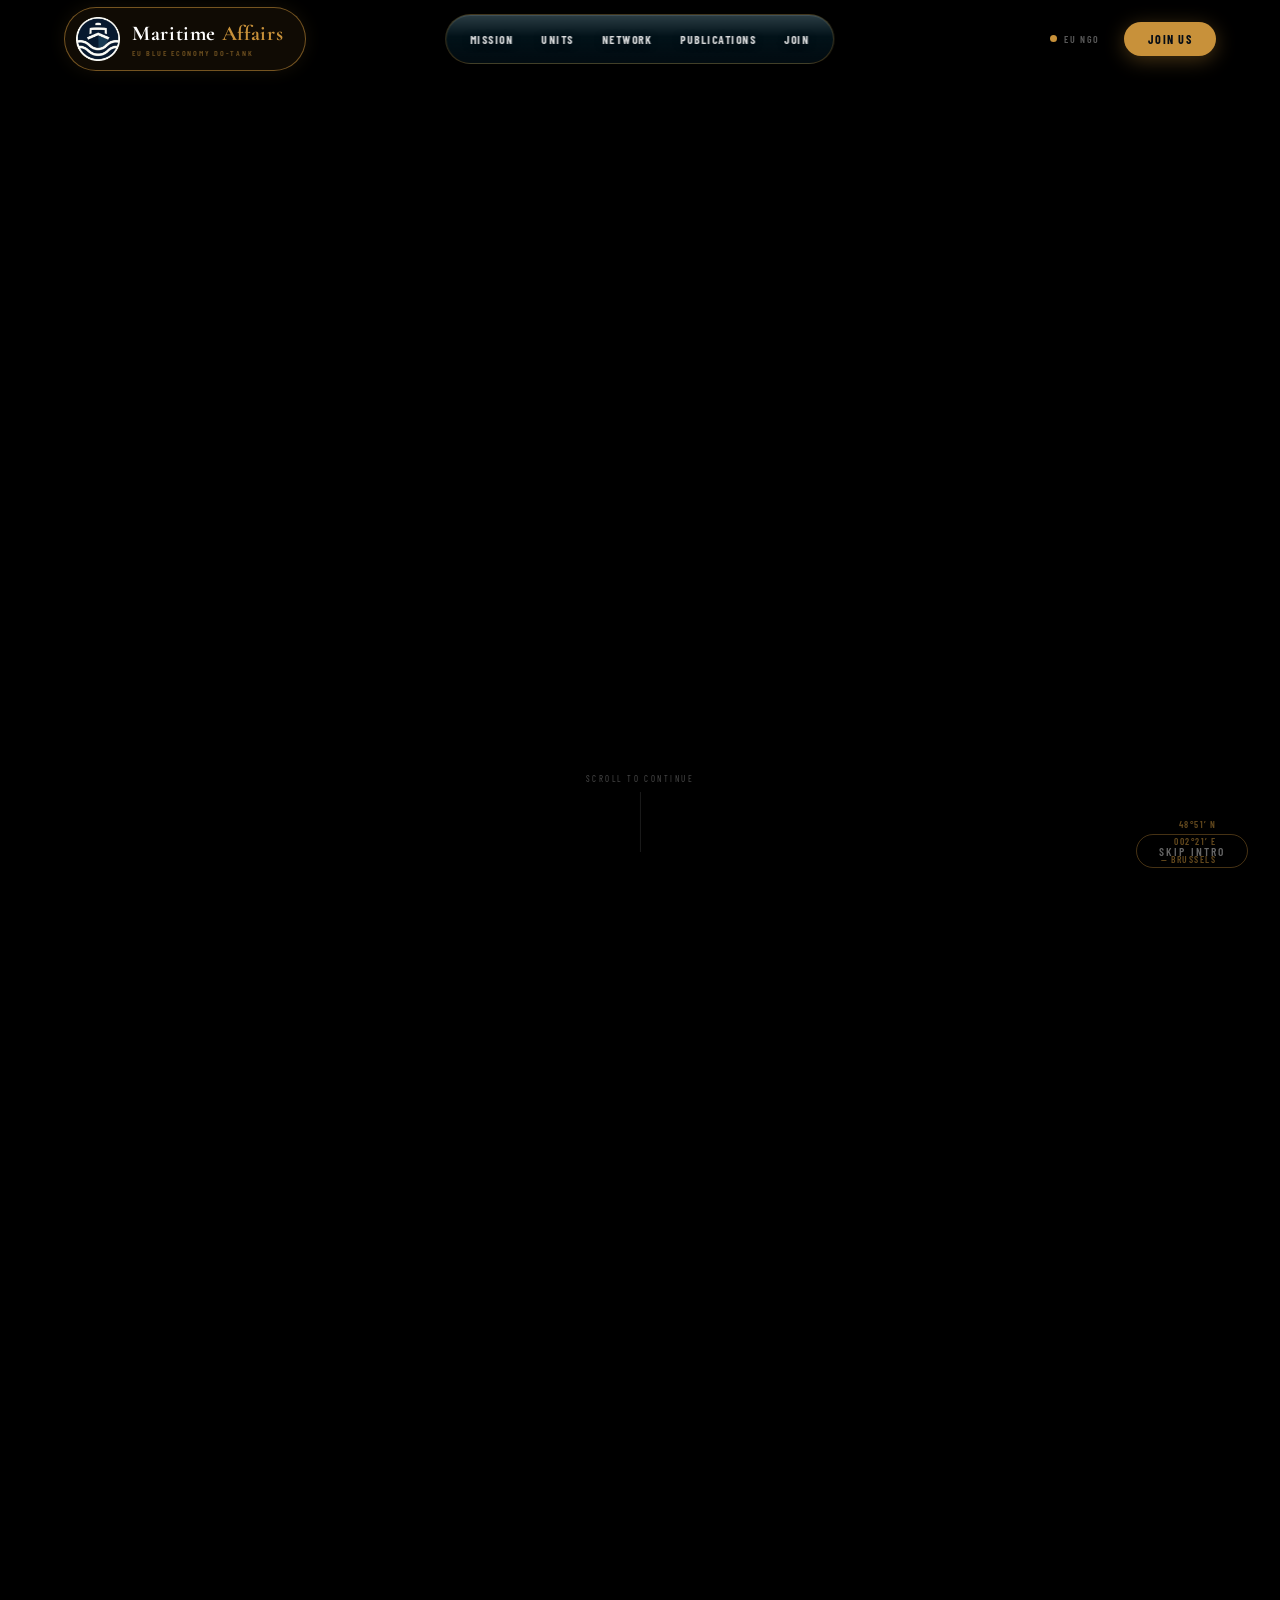
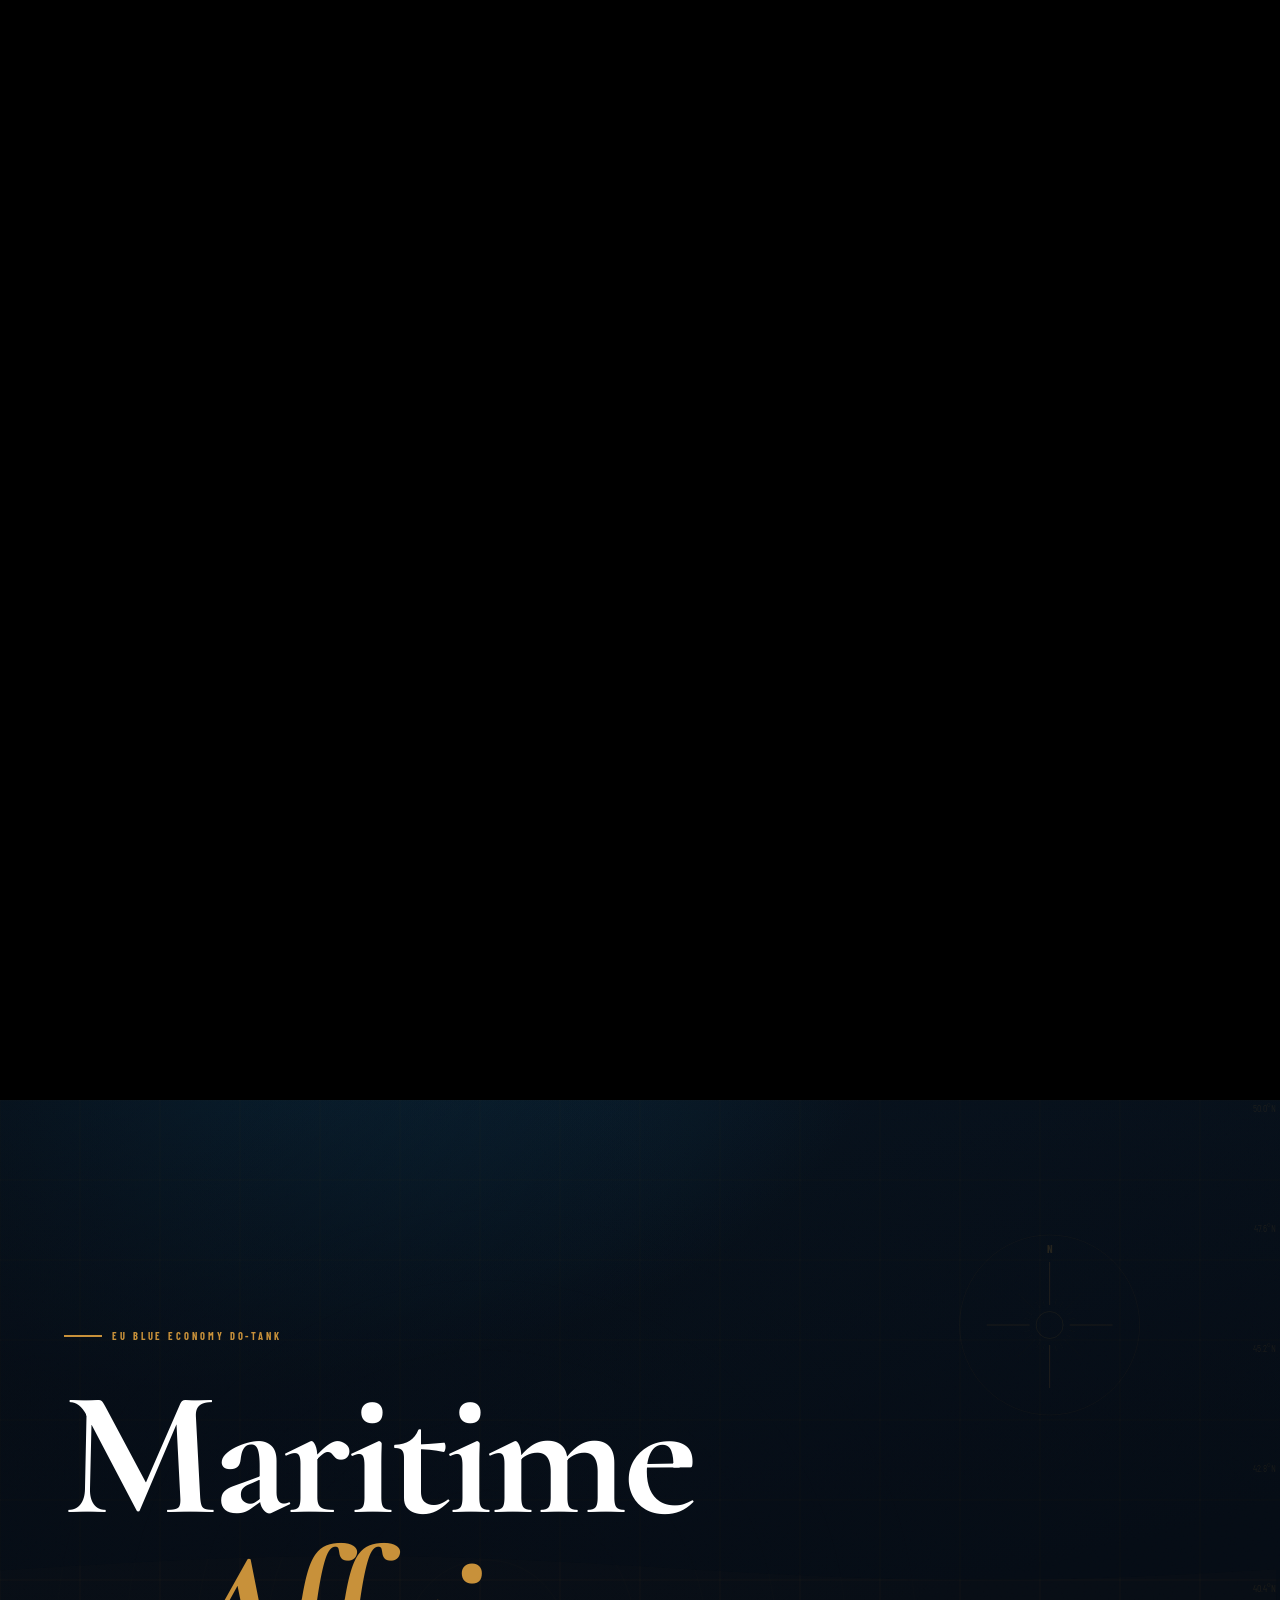
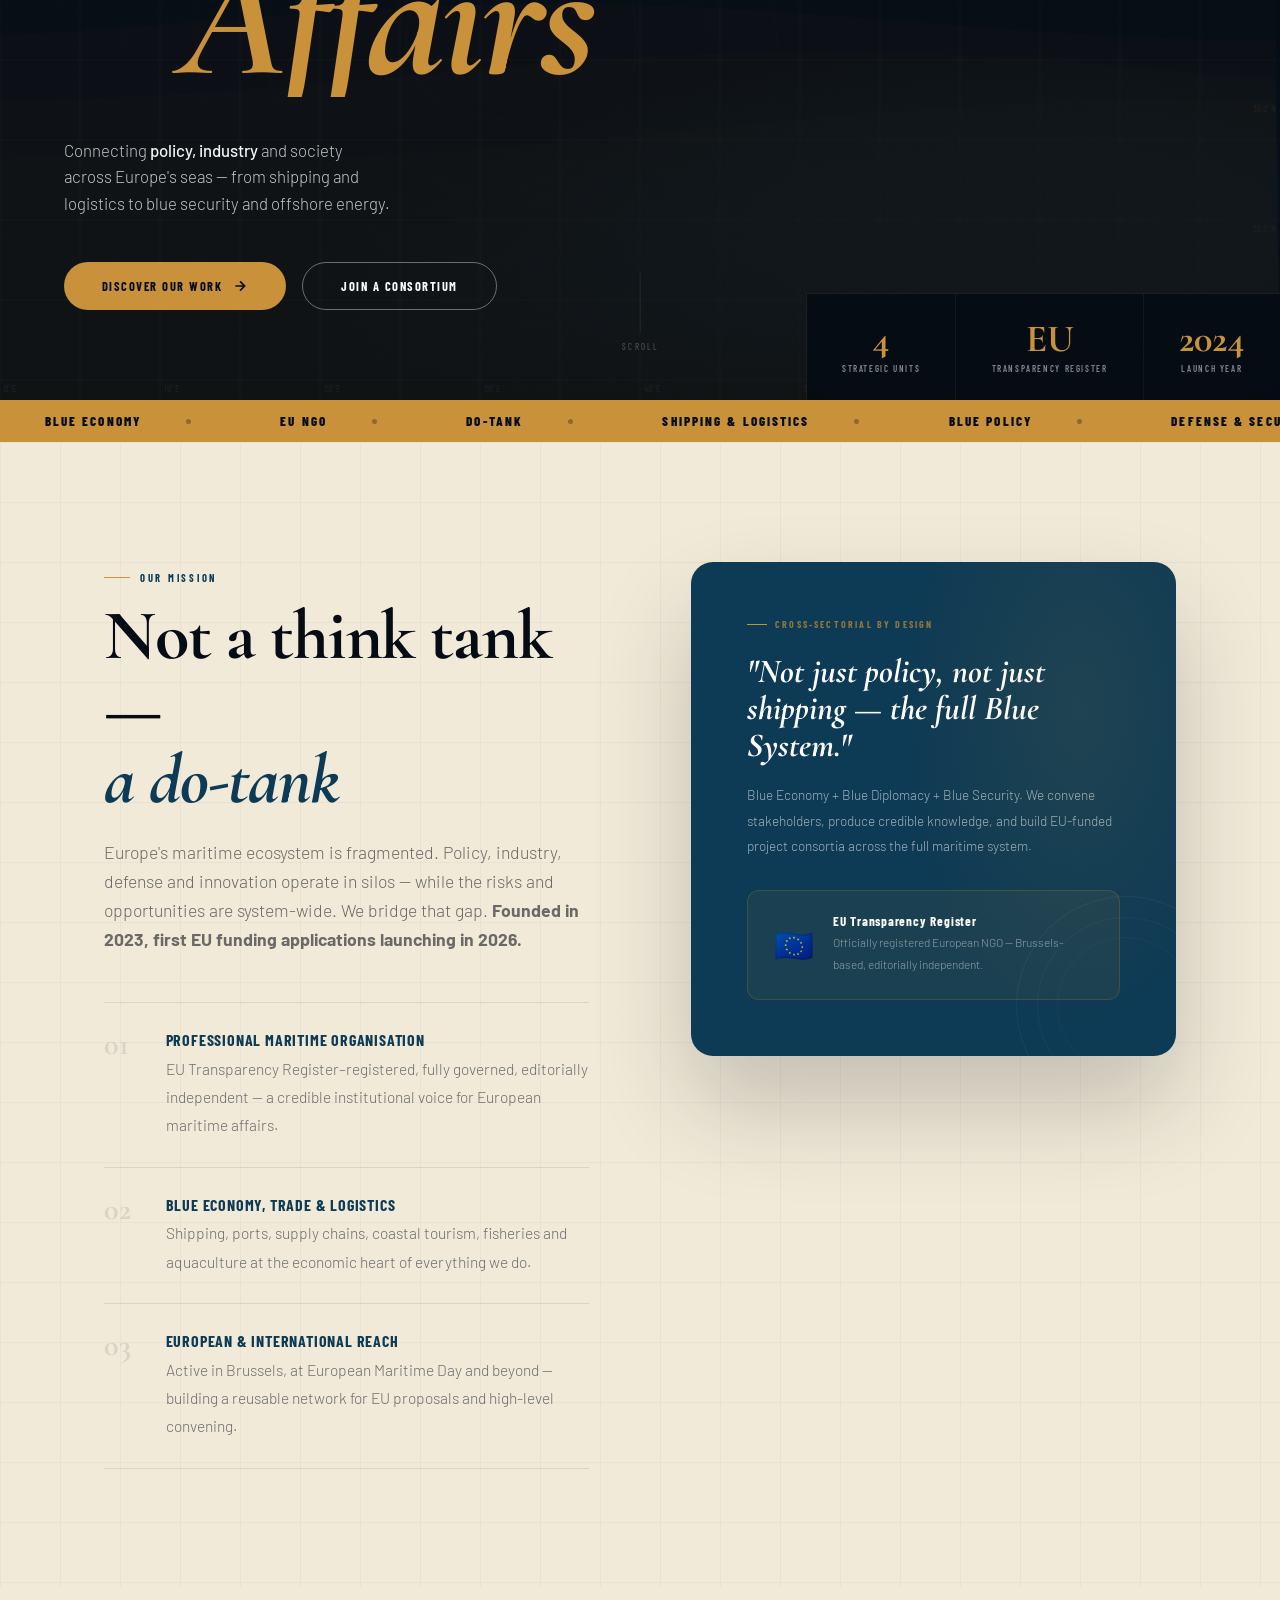
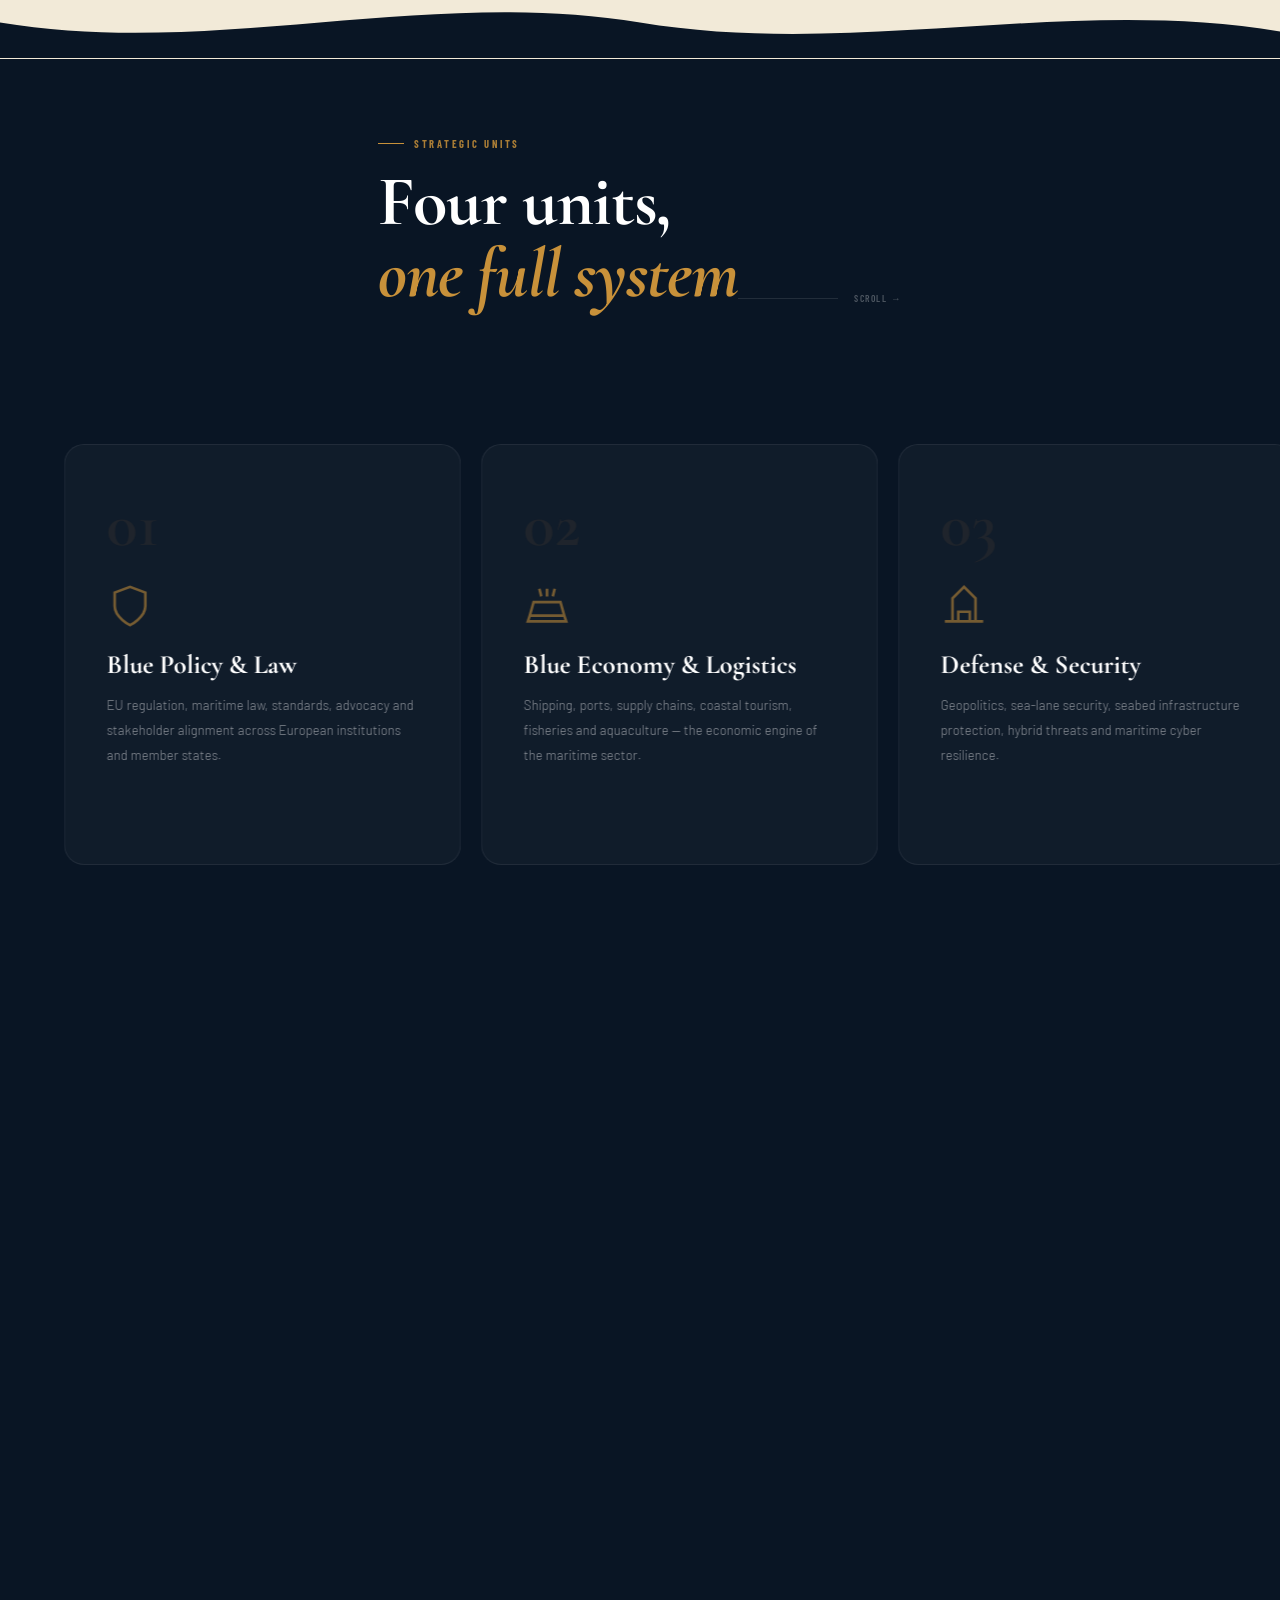
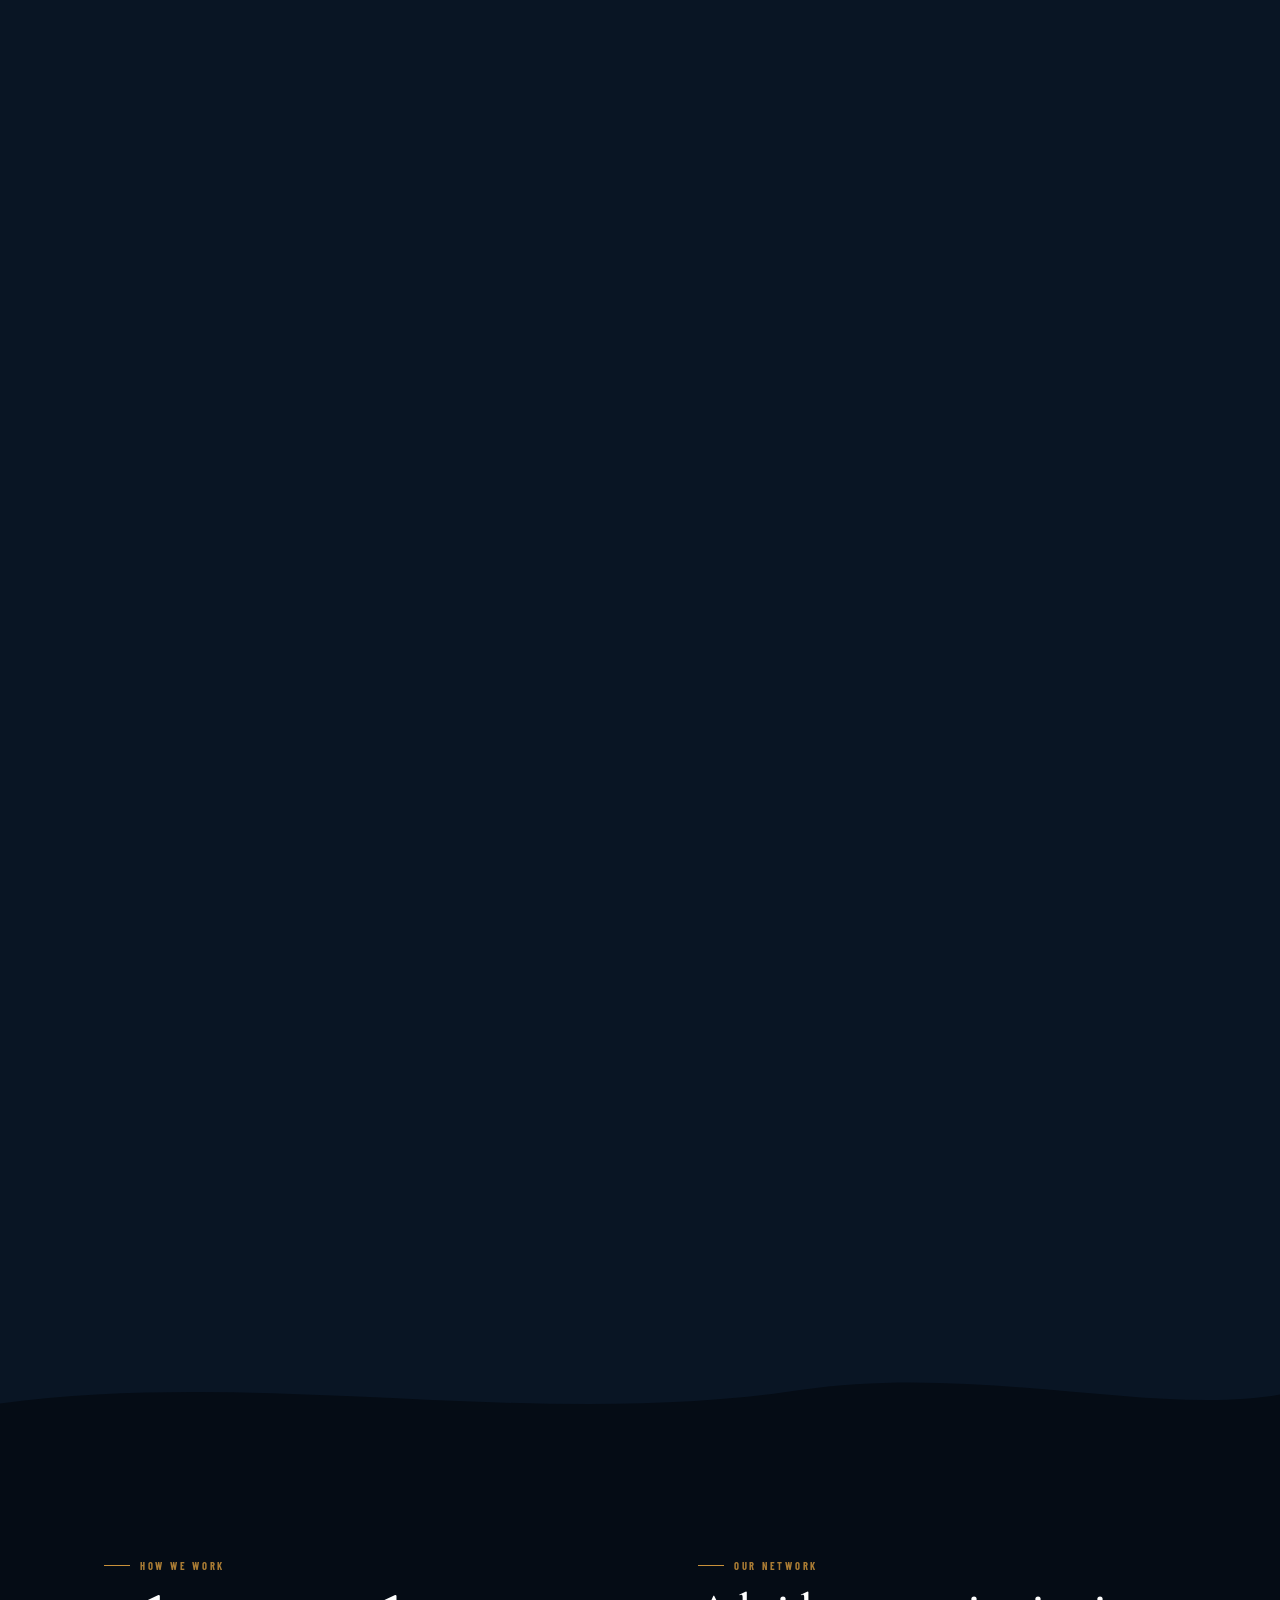
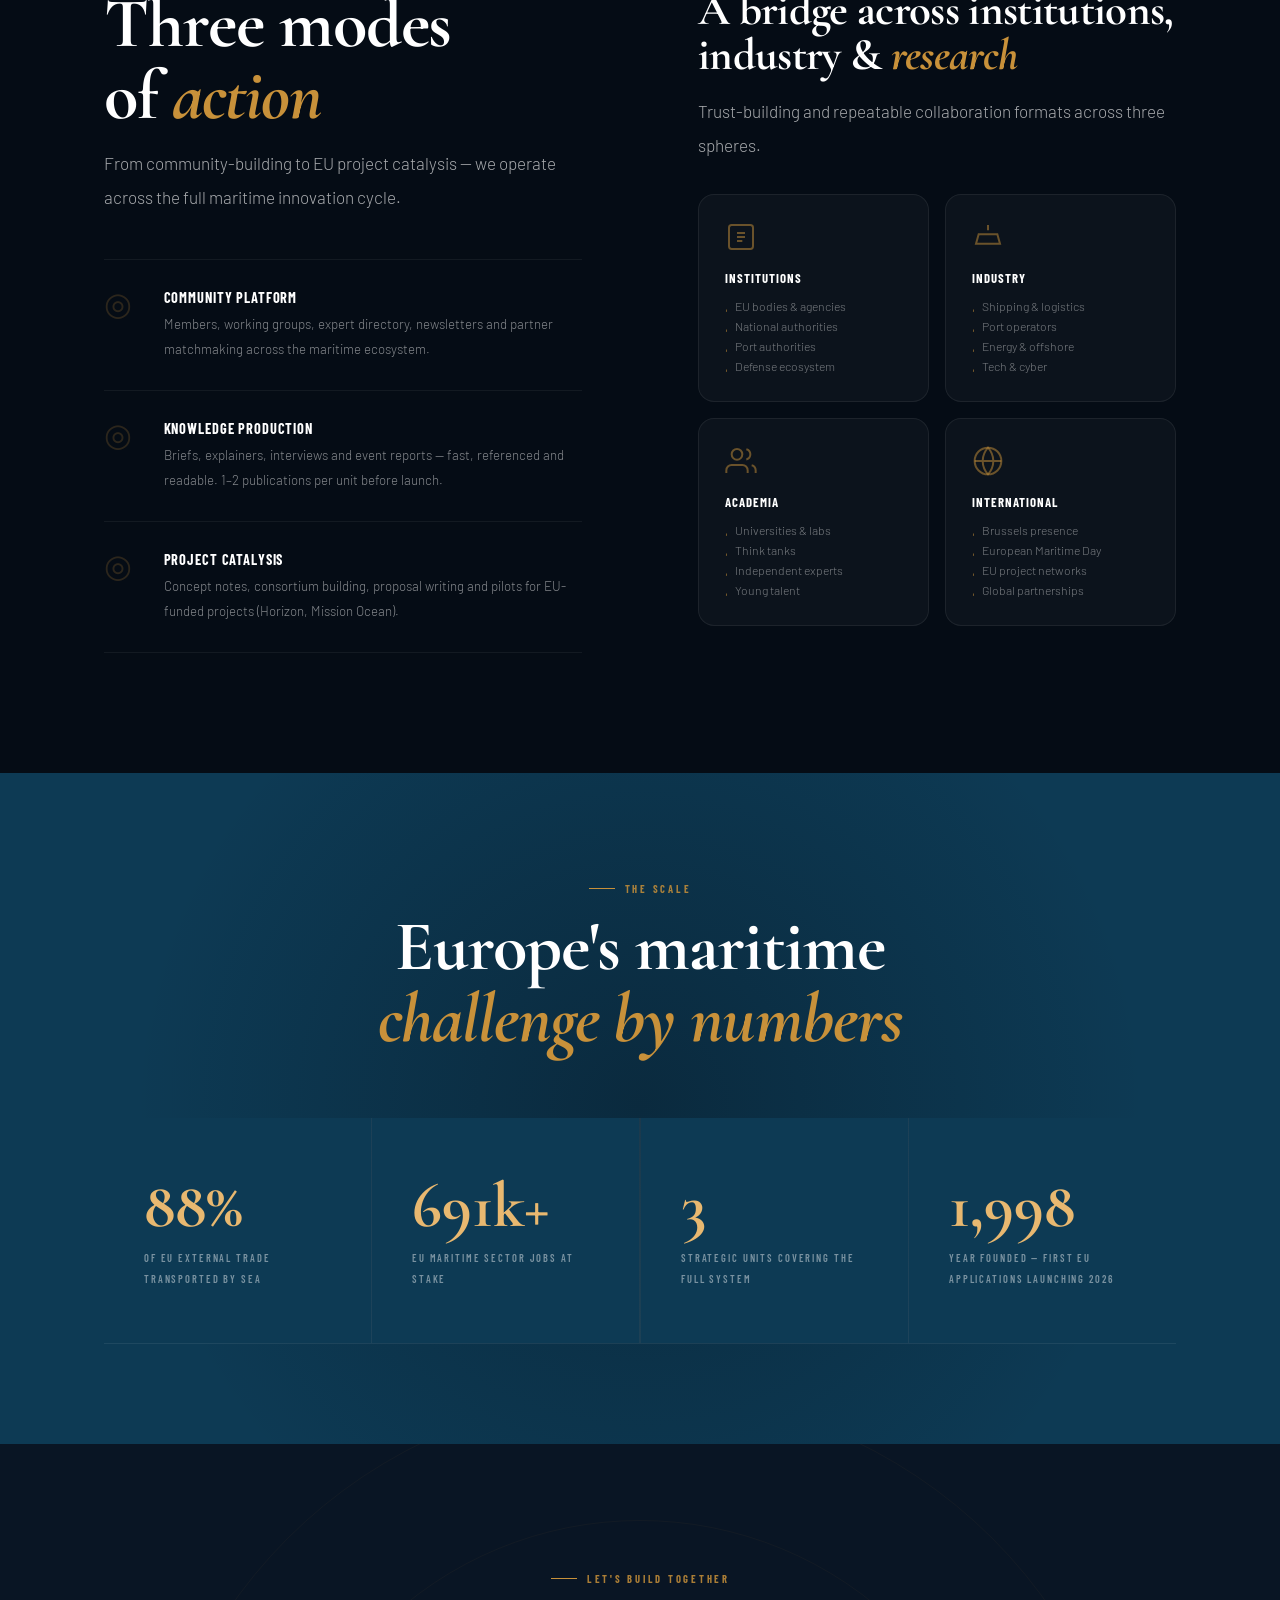
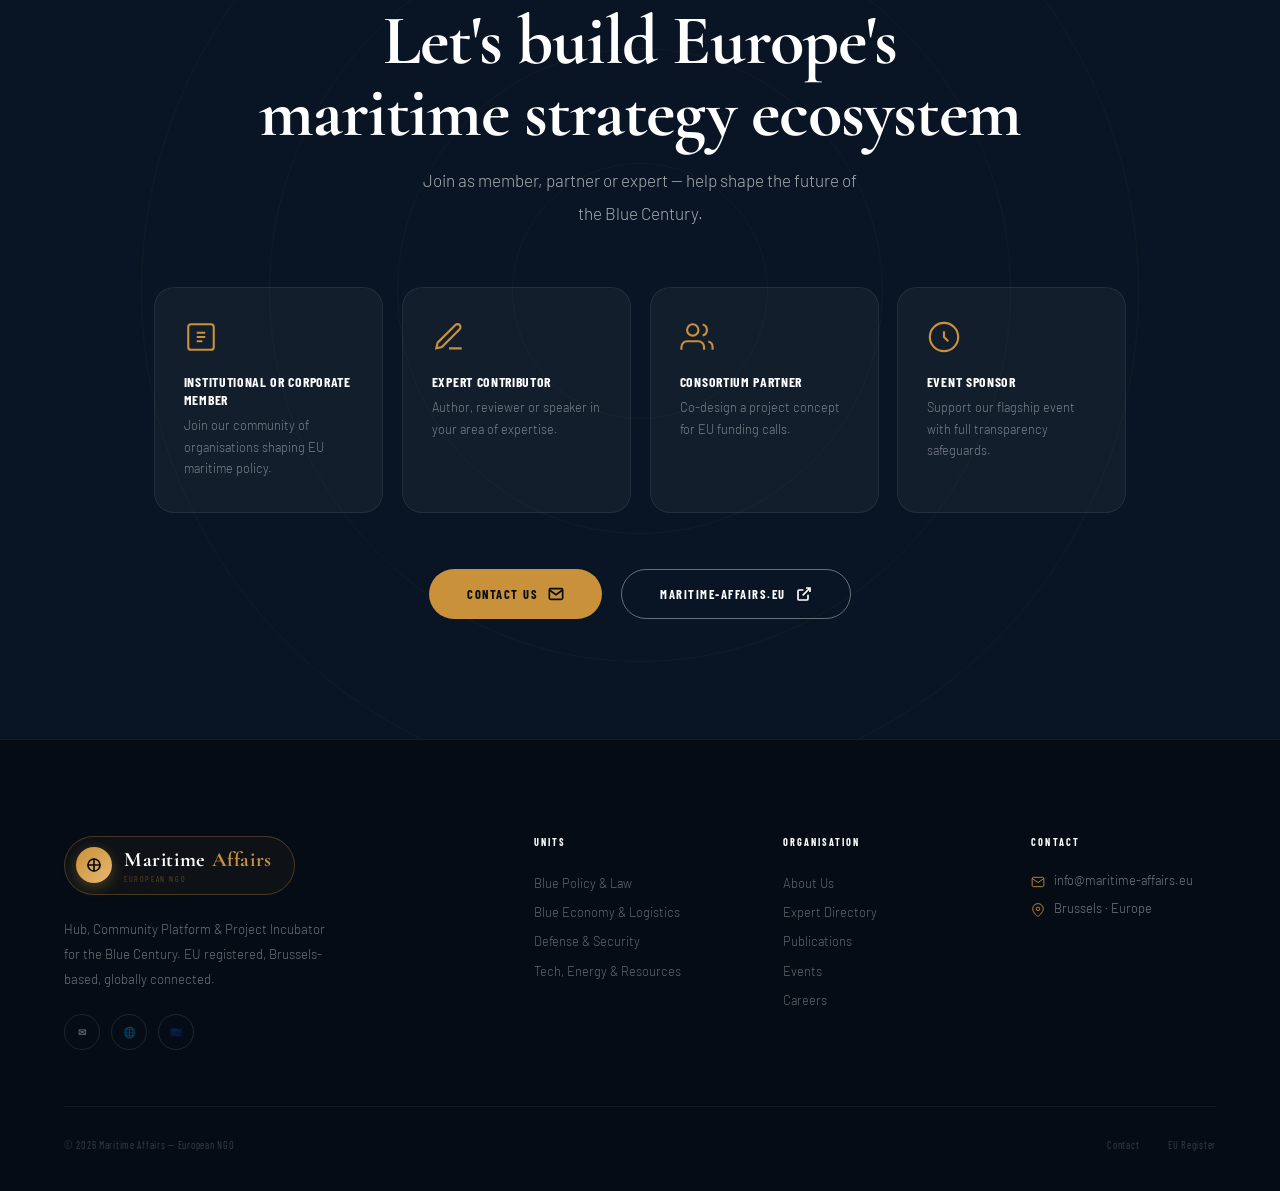
==== commit b3afe385: "Optimize scroll video fluidity, add CSS fallbacks, and cleanup secondary video" ====
--- a/index.html
+++ b/index.html
@@ -193,9 +193,11 @@
   </a>
 
   <div class="ocean-pill" data-ocean-pill>
+    <!--
     <video class="ocean-pill-video" muted loop playsinline preload="none" disablepictureinpicture aria-hidden="true">
       <source src="./assets/video/onde.mp4" type="video/mp4">
     </video>
+    -->
     <ul class="ocean-pill-links">
       <li><a href="#mission">Mission</a></li>
       <li><a href="#units">Units</a></li>
@@ -258,11 +260,13 @@
 
   <div class="hero-vid">
 
+    <!--
     <video muted loop playsinline preload="none" id="hvid">
 
       <source src="./assets/video/container_ship.mp4" type="video/mp4">
 
     </video>
+    -->
 
   </div>
 
@@ -440,45 +444,6 @@
 
 
 
-<!-- SECOND SCROLL-DRIVEN VIDEO (placeholder)
-     Duplicate of the intro block but independent instance. Replace the
-     <source> with the user-generated MP4 at assets/video/scroll-[name].mp4
--->
-
-<div id="scrollvid-2" class="scrollvid" style="display:none">
-
-  <div class="scrollvid-sticky">
-
-    <video id="svVideo2" muted playsinline preload="none" disablepictureinpicture>
-
-      <source src="./assets/video/scroll-turbine.mp4" type="video/mp4">
-
-    </video>
-
-    <div class="scrollvid-fade"></div>
-
-    <div class="scrollvid-hint" id="svHint2">
-
-      <span class="scroll-label">Scroll to continue</span>
-
-      <div class="scroll-track"></div>
-
-    </div>
-
-    <div class="scrollvid-ring" aria-hidden="true">
-      <svg viewBox="0 0 44 44">
-        <circle class="ring-track" cx="22" cy="22" r="20"/>
-        <circle class="ring-fill" id="svRing2" cx="22" cy="22" r="20"/>
-        <text class="ring-n" x="22" y="25" text-anchor="middle">N</text>
-      </svg>
-    </div>
-
-    <button id="svskip2">Skip</button>
-
-  </div>
-
-</div>
-
 
 
 <!-- UNITS -->
--- a/css/style.css
+++ b/css/style.css
@@ -85,7 +85,7 @@
 
 
 /* SCROLL-DRIVEN INTRO VIDEO */
-.scrollvid { position: relative; height: 280vh; background: #000; z-index: 20; }
+.scrollvid { position: relative; height: 300vh; background: #000; z-index: 20; }
 .scrollvid-sticky { position: sticky; top: 0; height: 100svh; overflow: hidden; display: flex; align-items: center; justify-content: center; background: #000; }
 .scrollvid-sticky video { position: absolute; inset: 0; width: 100%; height: 100%; object-fit: cover; display: block; }
 .scrollvid-fade { position: absolute; inset: 0; z-index: 1; pointer-events: none; background: linear-gradient(to bottom, rgba(5,12,21,0) 55%, rgba(5,12,21,.96) 100%); opacity: 0; transition: opacity .5s linear; }
@@ -105,7 +105,7 @@
 .scrollvid-ring .ring-track { fill: none; stroke: rgba(255,255,255,.12); stroke-width: 2; }
 .scrollvid-ring .ring-fill { fill: none; stroke: var(--gold); stroke-width: 2; stroke-linecap: round; stroke-dasharray: 125.66; stroke-dashoffset: 125.66; filter: drop-shadow(0 0 6px rgba(200,145,58,.6)); }
 .scrollvid-ring .ring-n { font-family: var(--ff-c); font-size: 9px; font-weight: 700; letter-spacing: .18em; fill: rgba(255,255,255,.55); transform: rotate(90deg); transform-origin: 22px 22px; }
-@media (max-width: 760px) { .scrollvid { height: 200vh; } .scrollvid-ring { left: 1.4rem; bottom: 1.6rem; } }
+@media (max-width: 760px) { .scrollvid { height: 220vh; } .scrollvid-ring { left: 1.4rem; bottom: 1.6rem; } }
 @media (prefers-reduced-motion: reduce) { .scrollvid { height: 100svh; } .scrollvid-sticky { position: relative; } }
 
 /* NAV */
@@ -147,8 +147,10 @@
   border: 1px solid rgba(200,145,58,.32);
   border-radius: 999px;
   overflow: hidden;
-  background: #021118; /* dark fallback shown for a frame before the video starts */
-  box-shadow: 0 10px 34px rgba(0,0,0,.22), inset 0 1px 0 rgba(255,255,255,.12);
+  background: linear-gradient(180deg, rgba(3, 28, 38, 0.85) 0%, rgba(1, 12, 17, 0.95) 100%);
+  -webkit-backdrop-filter: blur(12px);
+  backdrop-filter: blur(12px);
+  box-shadow: 0 10px 34px rgba(0,0,0,.3), inset 0 1px 0 rgba(255,255,255,.1);
 }
 .ocean-pill-canvas {
   display: none; /* replaced by video */
@@ -246,7 +248,7 @@
 
 /* HERO */
 .hero { min-height: 100svh; position: relative; display: flex; align-items: flex-end; overflow: hidden; }
-.hero-vid { position: absolute; inset: 0; z-index: 0; background: var(--ink); overflow: hidden; }
+.hero-vid { position: absolute; inset: 0; z-index: 0; background: radial-gradient(120% 90% at 80% 110%, rgba(26,95,122,.7) 0%, transparent 55%), radial-gradient(90% 70% at 15% -10%, rgba(13,58,84,.8) 0%, transparent 60%), linear-gradient(165deg, #081420 0%, var(--ink) 60%); overflow: hidden; }
 .hero-vid video { width: 100%; height: 100%; object-fit: cover; display: block; will-change: transform; }
 .hero-vid::before { content: ''; position: absolute; inset: 0; z-index: 1; background: linear-gradient(to bottom, rgba(5,12,21,.15) 0%, rgba(5,12,21,.65) 65%, rgba(5,12,21,.99) 100%), linear-gradient(to right, rgba(5,12,21,.75) 0%, transparent 55%); }
 .hero-vid::after { content: ''; position: absolute; inset: 0; z-index: 2; opacity: .06; mix-blend-mode: overlay; background-image: url("data:image/svg+xml,%3Csvg viewBox='0 0 512 512' xmlns='http://www.w3.org/2000/svg'%3E%3Cfilter id='n'%3E%3CfeTurbulence type='fractalNoise' baseFrequency='.82' numOctaves='4' stitchTiles='stitch'/%3E%3C/filter%3E%3Crect width='100%25' height='100%25' filter='url(%23n)'/%3E%3C/svg%3E"); }
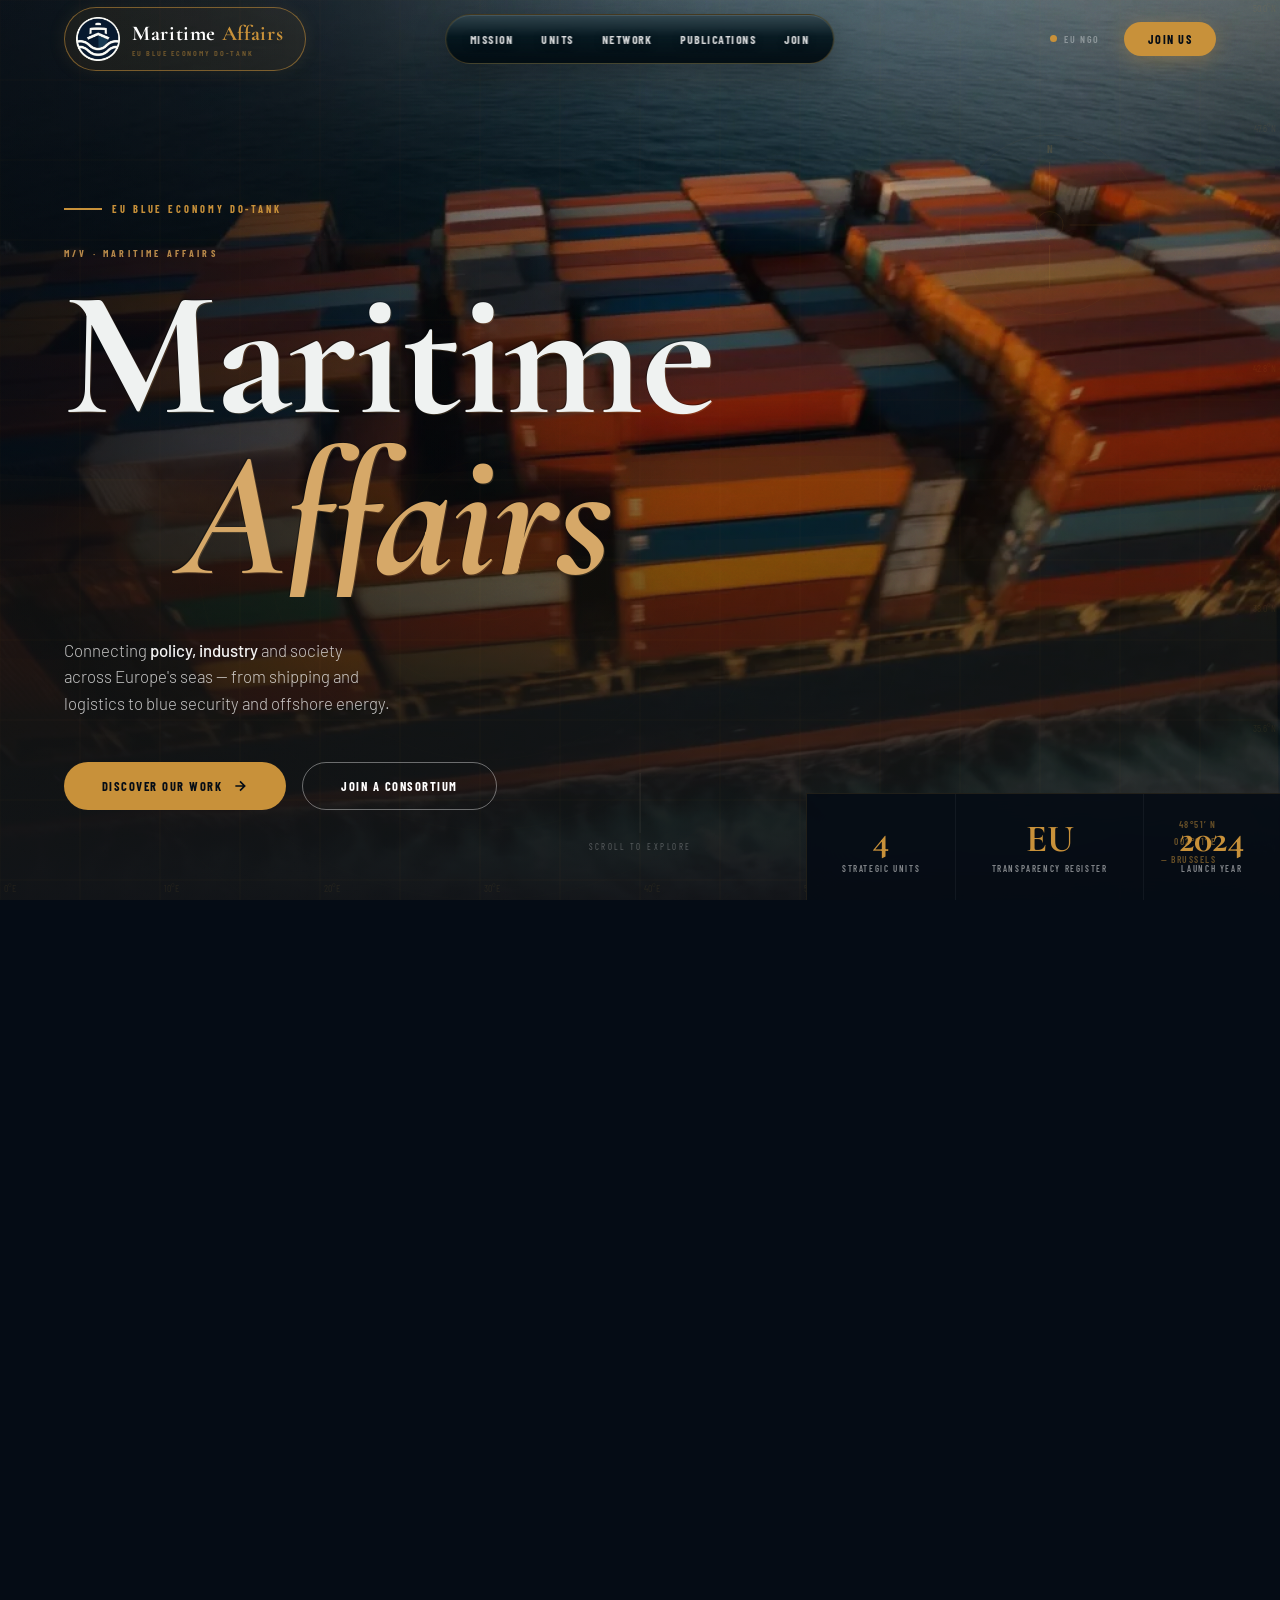
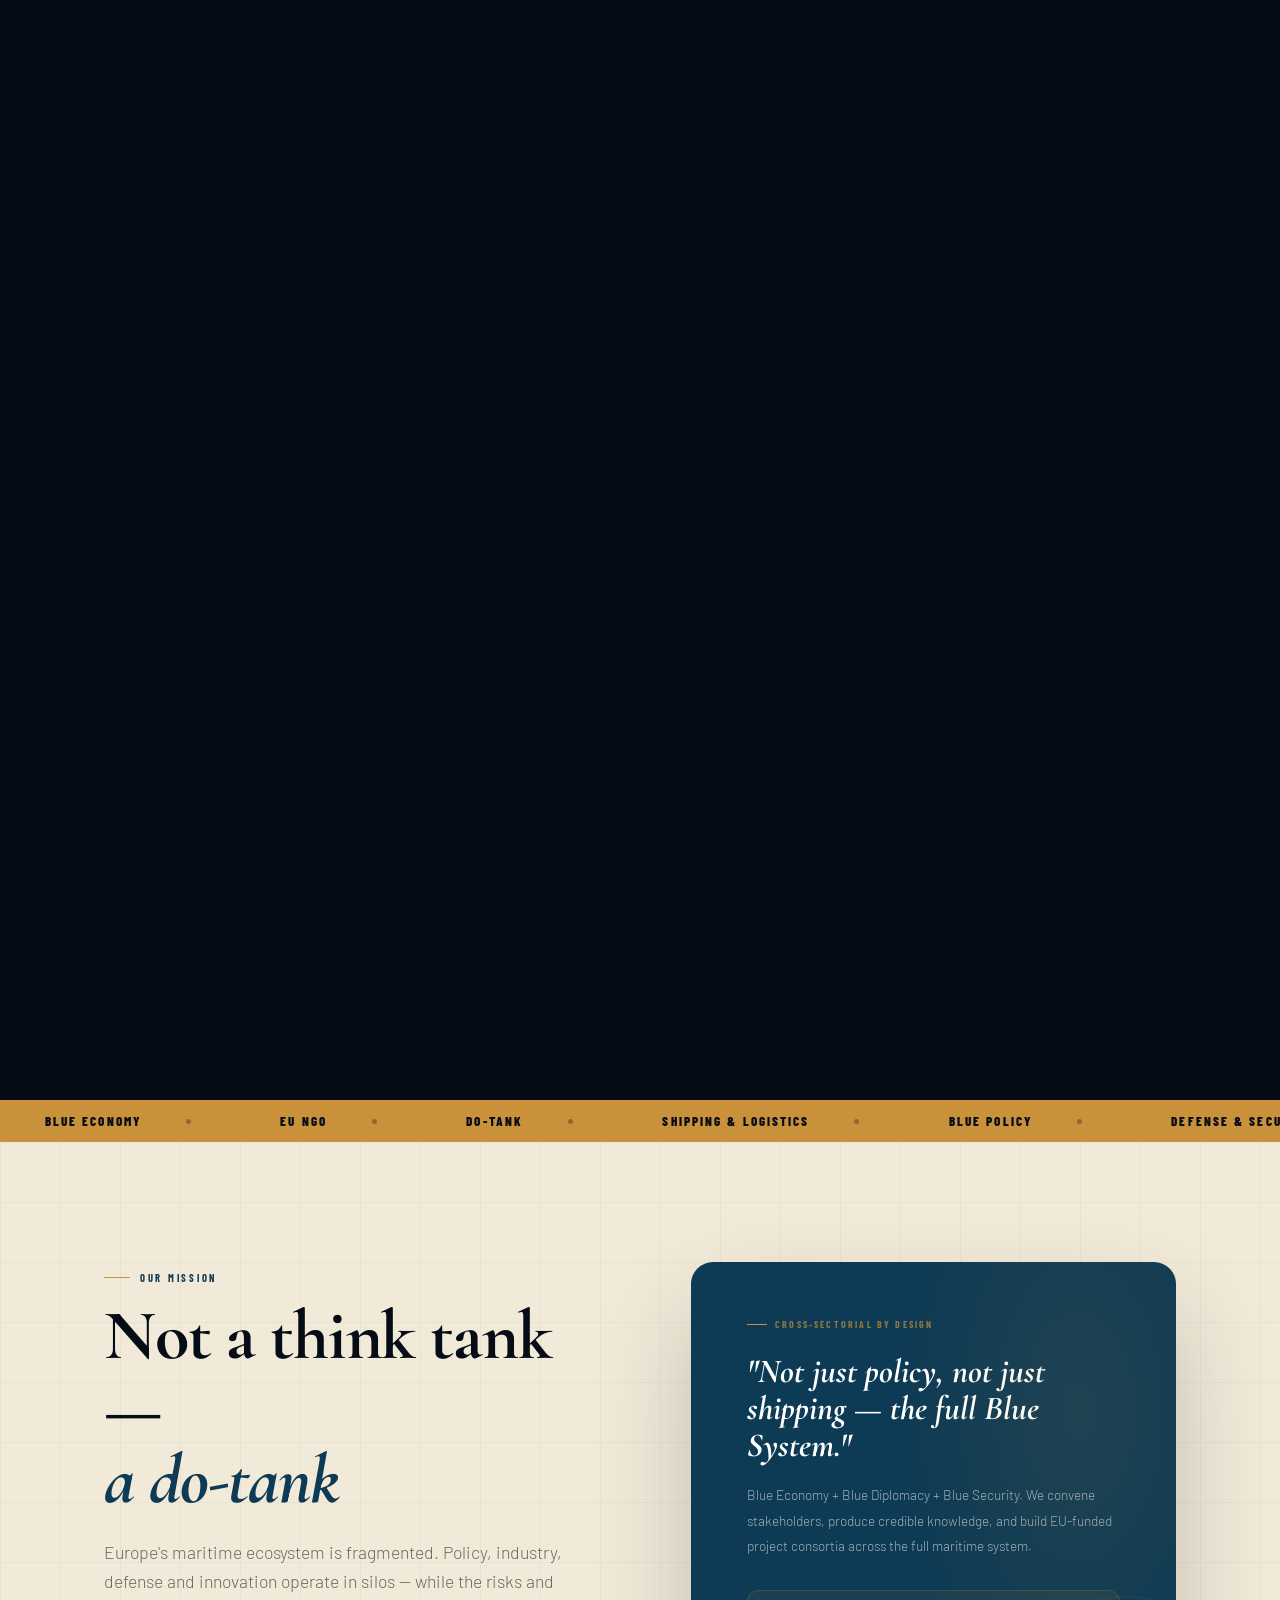
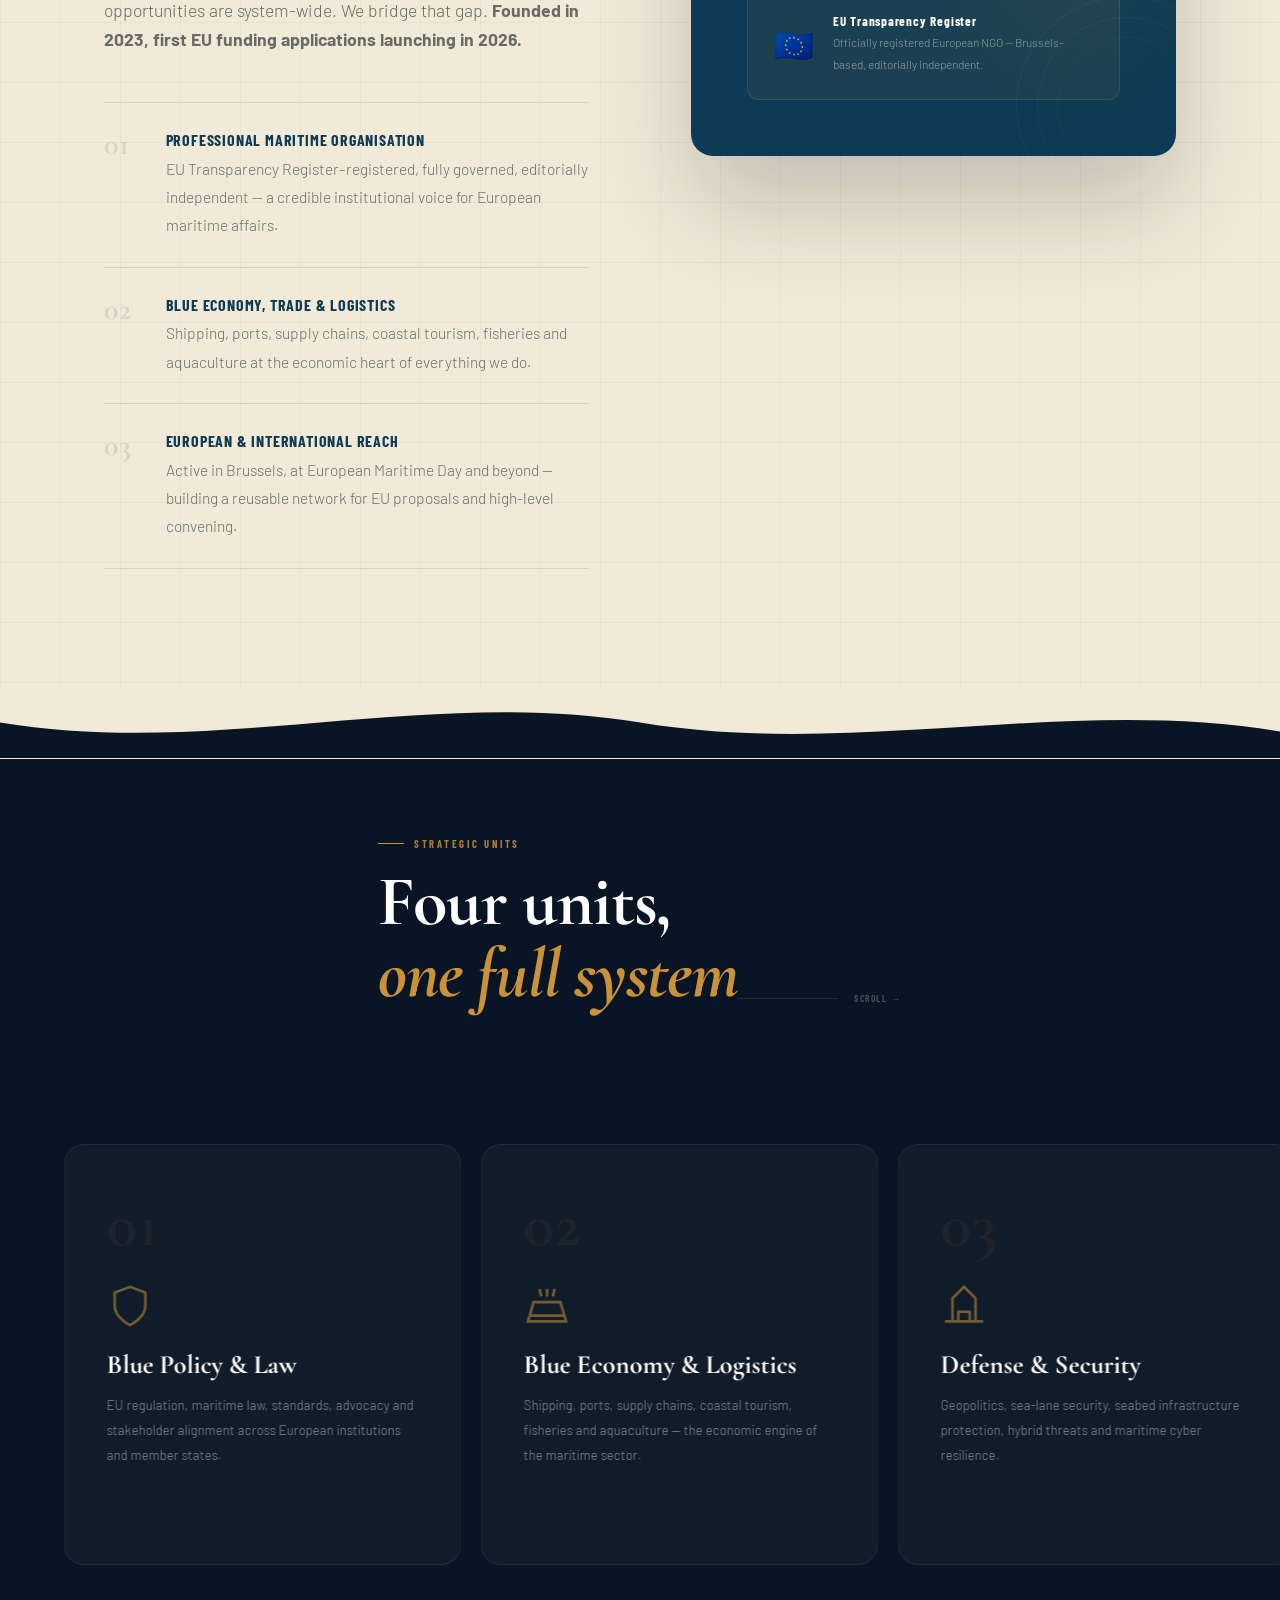
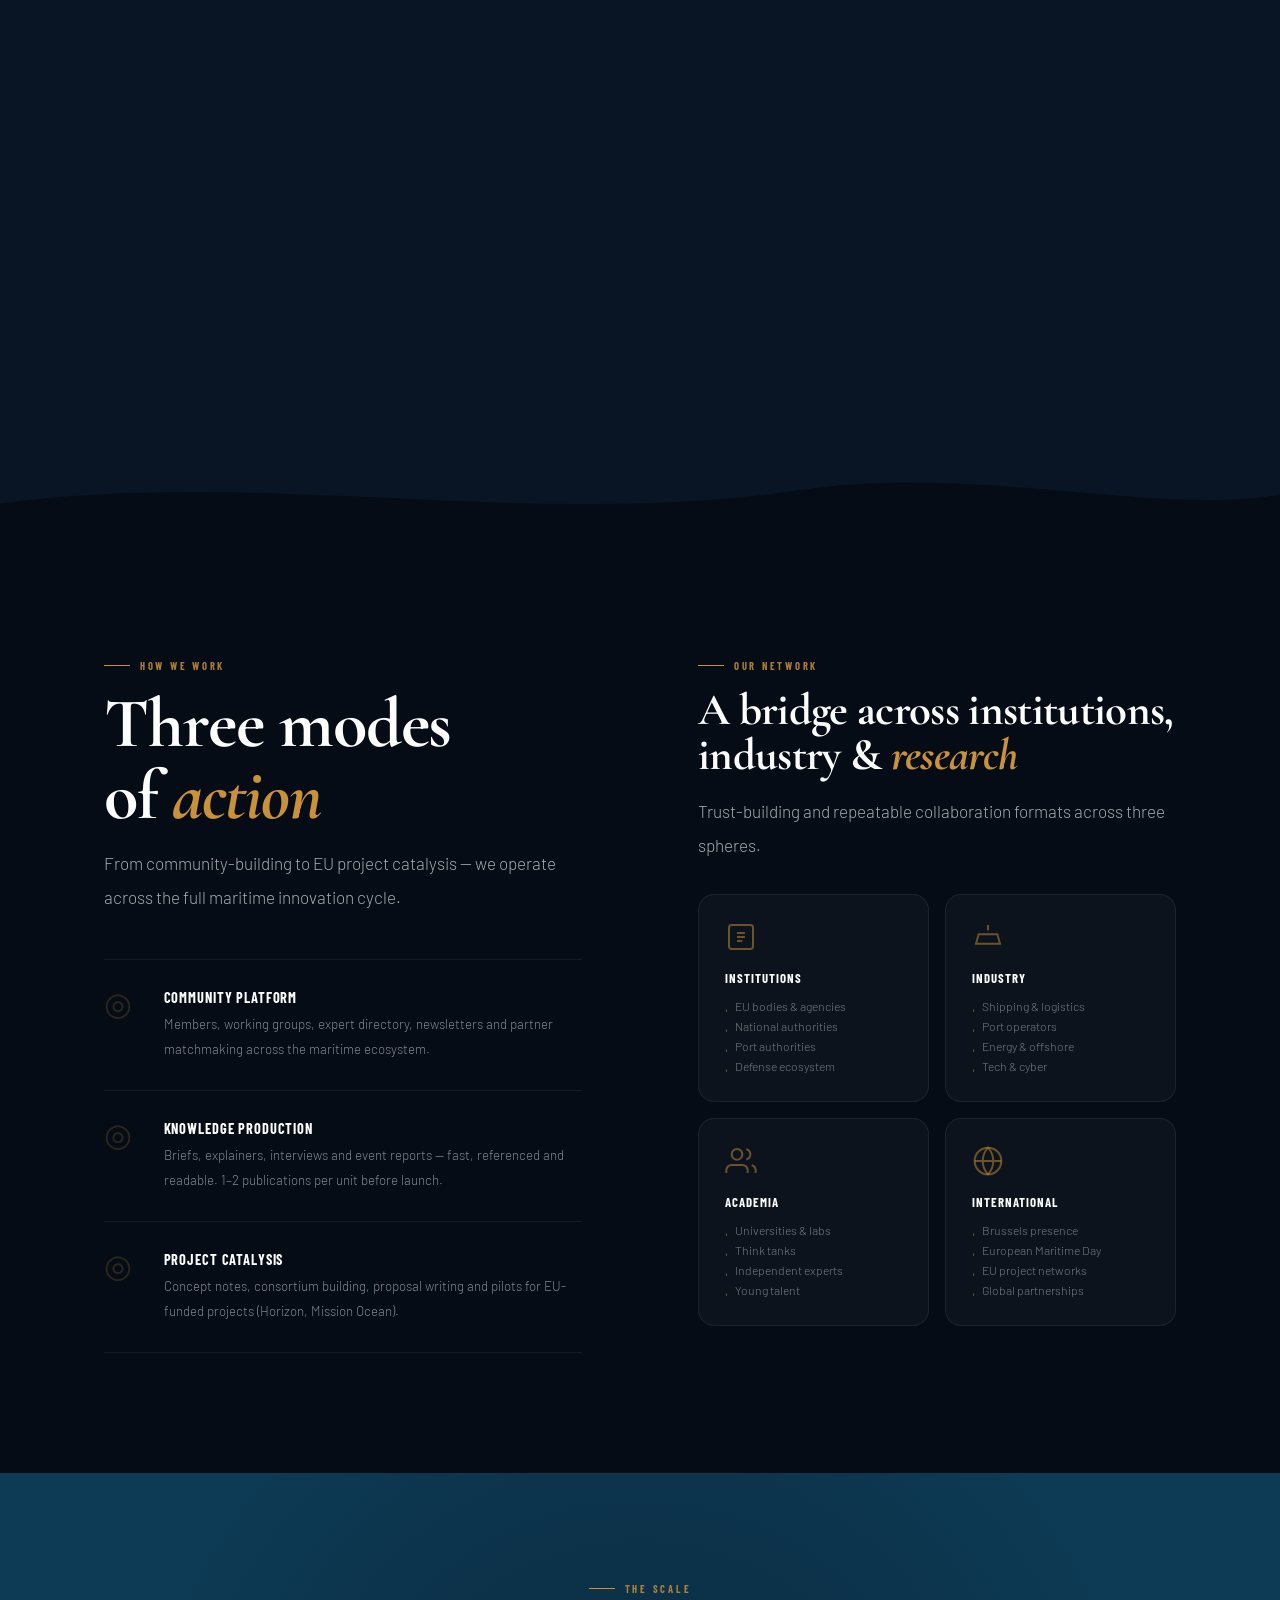
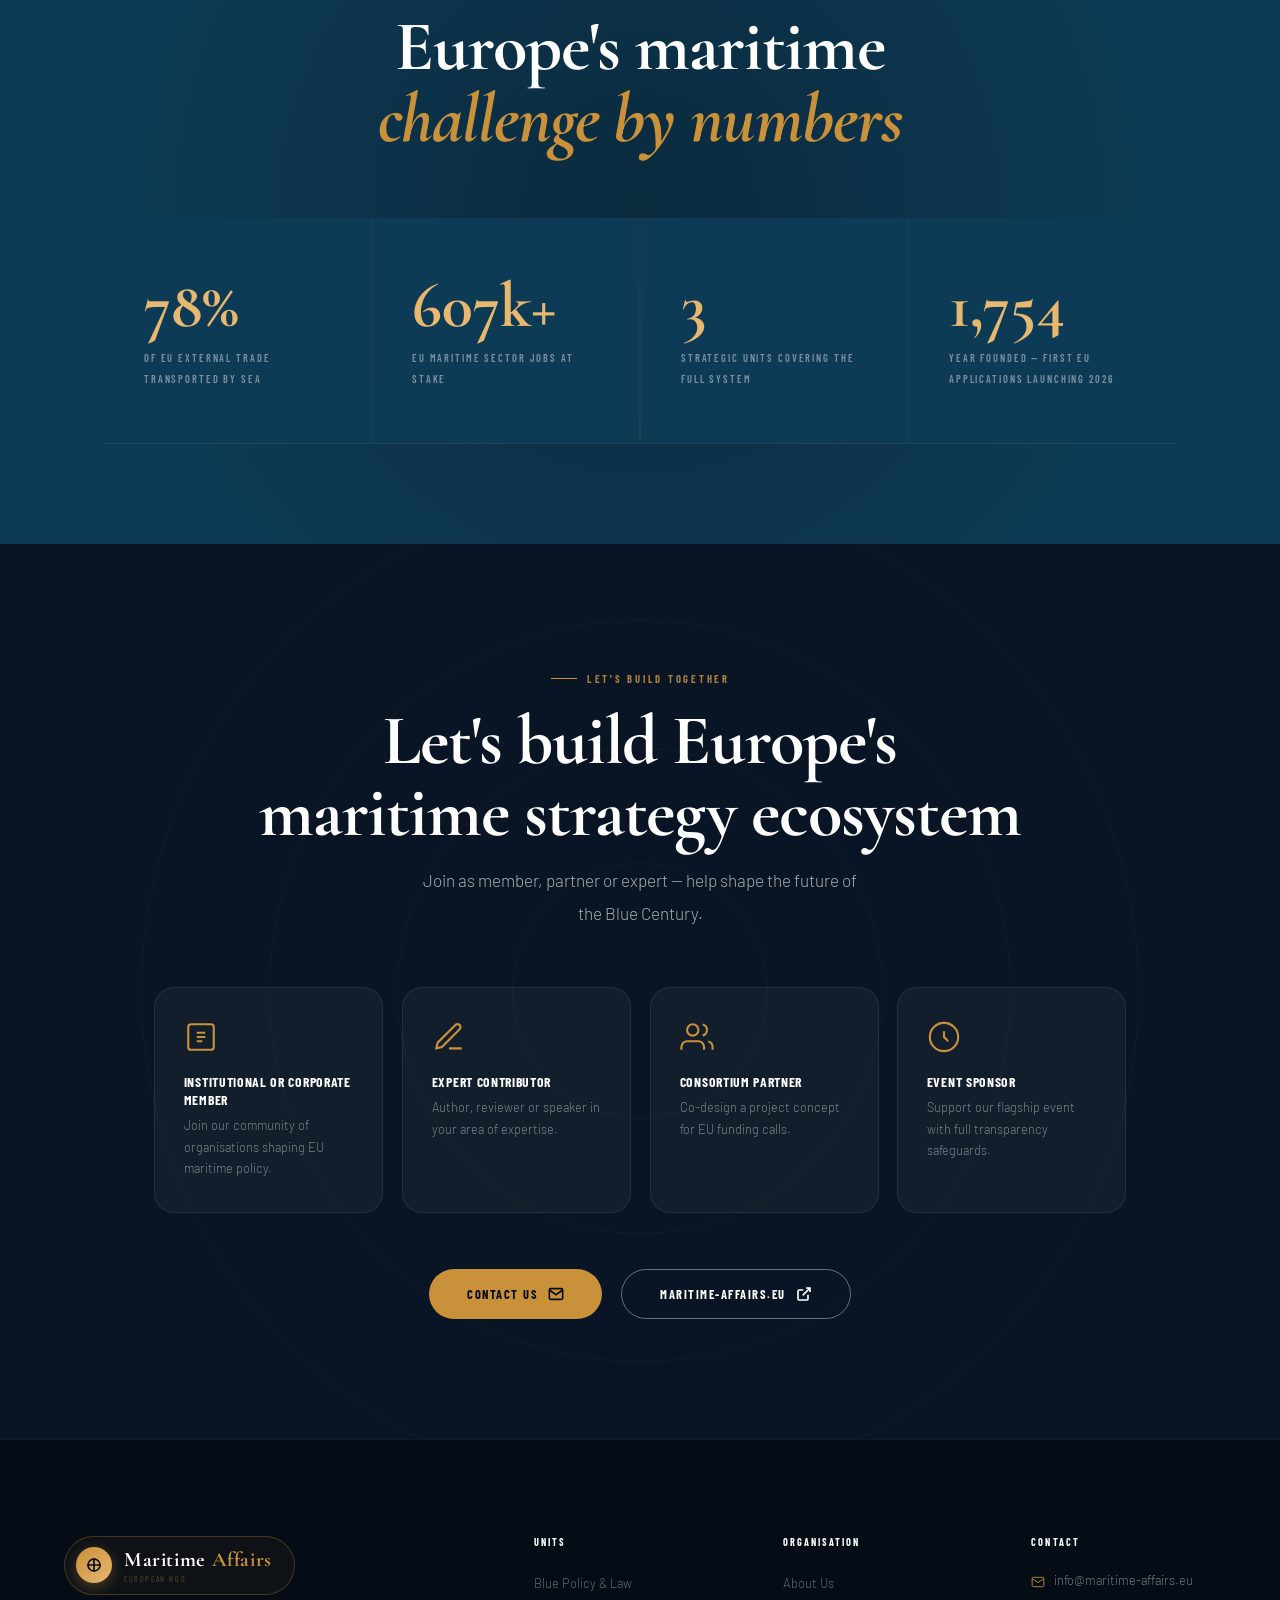
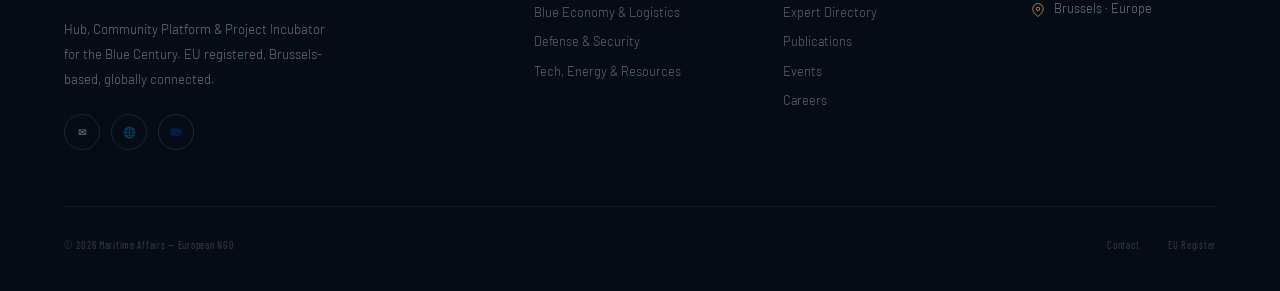
==== commit 9861fcee: "Rebuild homepage hero as a scroll-scrubbed frame sequence Replaces the video.currentTime-based intro" ====
--- a/index.html
+++ b/index.html
@@ -140,45 +140,6 @@
 </div>
 
   
-
-<!-- SCROLL-DRIVEN INTRO VIDEO
-     Scrolling down scrubs the video forward frame-by-frame. Near the end
-     of this section the video fades and the rest of the site takes over.
-     Swap the <source> below with the new AI-generated video when ready. -->
-
-<div id="scrollvid" class="scrollvid" style="display:none">
-
-  <div class="scrollvid-sticky">
-
-    <video id="svVideo" muted playsinline preload="none" disablepictureinpicture>
-      <source src="./assets/video/0708.mp4" type="video/mp4">
-    </video>
-
-    <div class="scrollvid-fade"></div>
-
-    <div class="scrollvid-hint" id="svHint">
-
-      <span class="scroll-label">Scroll to continue</span>
-
-      <div class="scroll-track"></div>
-
-    </div>
-
-    <div class="scrollvid-ring" aria-hidden="true">
-      <svg viewBox="0 0 44 44">
-        <circle class="ring-track" cx="22" cy="22" r="20"/>
-        <circle class="ring-fill" id="svRing" cx="22" cy="22" r="20"/>
-        <text class="ring-n" x="22" y="25" text-anchor="middle">N</text>
-      </svg>
-    </div>
-
-    <button id="svskip">Skip intro</button>
-
-  </div>
-
-</div>
-
-
 
 <!-- NAV -->
 <nav id="nav">
@@ -254,81 +215,85 @@
 
 
 
-<!-- HERO -->
+<!-- HERO
+     The background is a scroll-scrubbed WebP frame sequence (not a <video>):
+     scrolling draws the frame matching scroll progress onto #hero-canvas.
+     See design.md "Why frames, not video seek" and js/main.js initScrollFrames.
+     To swap the footage: drop a new clip in assets/video/ and run
+     ./scripts/extract-hero-frames.sh — no markup changes needed. -->
 
 <section class="hero" id="hero">
 
-  <div class="hero-vid">
-
-    <!--
-    <video muted loop playsinline preload="none" id="hvid">
-
-      <source src="./assets/video/container_ship.mp4" type="video/mp4">
-
-    </video>
-    -->
-
-  </div>
-
-  <canvas id="chart-canvas"></canvas>
-
-
-
-  <div class="hero-inner wrap" style="max-width:100%;padding-bottom:10vh">
-
-    <div class="section-marker" id="hmark">EU Blue Economy Do-Tank</div>
-
-    <h1 id="htitle" aria-label="Maritime Affairs">
-
-      <div class="mega-title">
-
-        <span class="line"><span class="word">Maritime</span></span>
-
-        <span class="line ln2"><span class="word">Affairs</span></span>
-
-      </div>
-
-    </h1>
-
-    <p class="hero-sub" id="hsub" style="font-size:clamp(1.05rem,1.3vw,1.25rem);line-height:1.6">
-
-      Connecting <strong>policy, industry</strong> and society<br>
-
-      across Europe's seas — from shipping and<br>
-
-      logistics to blue security and offshore energy.
-
-    </p>
-
-    <div class="hero-actions" id="hact">
-
-      <a href="#mission" class="btn btn-gold" id="hb1">Discover our work <svg viewBox="0 0 24 24" fill="none" stroke="currentColor" stroke-width="2.5"><path d="M5 12h14M12 5l7 7-7 7"/></svg></a>
-
-      <a href="#contact" class="btn btn-line">Join a consortium</a>
-
-    </div>
-
-  </div>
-
-
-
-  <div class="hero-stats" id="hstats">
-
-    <div class="h-stat"><span class="h-num">4</span><span class="h-lbl">Strategic Units</span></div>
-
-    <div class="h-stat"><span class="h-num">EU</span><span class="h-lbl">Transparency Register</span></div>
-
-    <div class="h-stat"><span class="h-num">2024</span><span class="h-lbl">Launch Year</span></div>
-
-  </div>
-
-
-
-  <div class="hero-scroll">
-
-    <div class="scroll-track"></div>
-
-    <span class="scroll-label">Scroll</span>
+  <div class="hero-stage" id="heroStage" style="background-image:url('./assets/images/hero-poster.webp')">
+
+    <canvas id="hero-canvas"
+      data-frames="./assets/frames/hero"
+      data-frames-m="./assets/frames/hero-m"
+      data-count="160"
+      data-count-m="90"
+      aria-hidden="true"></canvas>
+
+    <canvas id="chart-canvas"></canvas>
+
+    <div class="hero-inner wrap" style="max-width:100%;padding-bottom:10vh">
+
+      <div class="section-marker" id="hmark">EU Blue Economy Do-Tank</div>
+
+      <div class="nameplate">
+        <div class="np-code">M/V &middot; Maritime Affairs</div>
+        <h1 id="htitle" aria-label="Maritime Affairs">
+          <div class="mega-title">
+            <span class="line"><span class="word">Maritime</span></span>
+            <span class="line ln2"><span class="word">Affairs</span></span>
+          </div>
+        </h1>
+      </div>
+
+      <p class="hero-sub" id="hsub" style="font-size:clamp(1.05rem,1.3vw,1.25rem);line-height:1.6">
+
+        Connecting <strong>policy, industry</strong> and society<br>
+
+        across Europe's seas — from shipping and<br>
+
+        logistics to blue security and offshore energy.
+
+      </p>
+
+      <div class="hero-actions" id="hact">
+
+        <a href="#mission" class="btn btn-gold" id="hb1">Discover our work <svg viewBox="0 0 24 24" fill="none" stroke="currentColor" stroke-width="2.5"><path d="M5 12h14M12 5l7 7-7 7"/></svg></a>
+
+        <a href="#contact" class="btn btn-line">Join a consortium</a>
+
+      </div>
+
+    </div>
+
+    <div class="hero-stats" id="hstats">
+
+      <div class="h-stat"><span class="h-num">4</span><span class="h-lbl">Strategic Units</span></div>
+
+      <div class="h-stat"><span class="h-num">EU</span><span class="h-lbl">Transparency Register</span></div>
+
+      <div class="h-stat"><span class="h-num">2024</span><span class="h-lbl">Launch Year</span></div>
+
+    </div>
+
+    <div class="hero-ring" id="heroRing" aria-hidden="true">
+      <svg viewBox="0 0 44 44">
+        <circle class="ring-track" cx="22" cy="22" r="20"/>
+        <circle class="ring-fill" id="heroRingFill" cx="22" cy="22" r="20"/>
+        <text class="ring-n" x="22" y="25" text-anchor="middle">N</text>
+      </svg>
+    </div>
+
+    <div class="hero-scroll" id="heroHint">
+
+      <div class="scroll-track"></div>
+
+      <span class="scroll-label">Scroll to explore</span>
+
+    </div>
 
   </div>
 
--- a/css/style.css
+++ b/css/style.css
@@ -13,6 +13,14 @@
   --fog:    #8fa8b8;
   --white:  #ffffff;
 
+  /* Hero-only accent — see design.md "Why hybrid-refined". Duller/cooler
+     than --gold on purpose; reserved for the hero's nameplate + scrub ring
+     so the rest of the site's buttons/marquee stay on --gold unchanged. */
+  --brass:   #b8894a;
+  --brass-l: #d6a868;
+  --salt:    #eff2f1;
+  --scrim:   rgba(5,9,13,.55);
+
   --ff-d: 'Cormorant Garamond', Georgia, serif;
   --ff-c: 'Barlow Condensed', sans-serif;
   --ff-b: 'Barlow', sans-serif;
@@ -84,29 +92,9 @@
 .l-bar-fill { height: 100%; background: var(--gold); width: 0; transition: width .05s linear; }
 
 
-/* SCROLL-DRIVEN INTRO VIDEO */
-.scrollvid { position: relative; height: 300vh; background: #000; z-index: 20; }
-.scrollvid-sticky { position: sticky; top: 0; height: 100svh; overflow: hidden; display: flex; align-items: center; justify-content: center; background: #000; }
-.scrollvid-sticky video { position: absolute; inset: 0; width: 100%; height: 100%; object-fit: cover; display: block; }
-.scrollvid-fade { position: absolute; inset: 0; z-index: 1; pointer-events: none; background: linear-gradient(to bottom, rgba(5,12,21,0) 55%, rgba(5,12,21,.96) 100%); opacity: 0; transition: opacity .5s linear; }
-.scrollvid.ending .scrollvid-fade { opacity: 1; }
-.scrollvid-hint { position: absolute; bottom: 3rem; left: 50%; transform: translateX(-50%); z-index: 2; display: flex; flex-direction: column; align-items: center; gap: 8px; opacity: 1; transition: opacity .4s var(--ease); }
-.scrollvid.scrolled .scrollvid-hint { opacity: 0; }
-#svskip { position: absolute; bottom: 2rem; right: 2rem; z-index: 2; font-family: var(--ff-c); font-size: .72rem; font-weight: 600; letter-spacing: .18em; text-transform: uppercase; color: rgba(255,255,255,.4); border: 1px solid rgba(200,145,58,.35); border-radius: 100px; padding: 9px 22px; background: transparent; transition: all .3s var(--ease); }
-#svskip:hover { color: var(--gold); border-color: var(--gold); background: rgba(200,145,58,.07); }
-/* At the very end the coordinate HUD fades in over the same corner — retire
-   the skip button before the two can overlap. */
-.scrollvid.ending #svskip { opacity: 0; pointer-events: none; }
-/* Compass-styled progress ring: fills as the scrub advances */
-.scrollvid-ring { position: absolute; bottom: 2.6rem; left: 2.6rem; z-index: 2; width: 56px; height: 56px; opacity: 0; transition: opacity .4s var(--ease); }
-.scrollvid.scrolled .scrollvid-ring { opacity: 1; }
-.scrollvid.ending .scrollvid-ring { opacity: 0; }
-.scrollvid-ring svg { width: 100%; height: 100%; transform: rotate(-90deg); }
-.scrollvid-ring .ring-track { fill: none; stroke: rgba(255,255,255,.12); stroke-width: 2; }
-.scrollvid-ring .ring-fill { fill: none; stroke: var(--gold); stroke-width: 2; stroke-linecap: round; stroke-dasharray: 125.66; stroke-dashoffset: 125.66; filter: drop-shadow(0 0 6px rgba(200,145,58,.6)); }
-.scrollvid-ring .ring-n { font-family: var(--ff-c); font-size: 9px; font-weight: 700; letter-spacing: .18em; fill: rgba(255,255,255,.55); transform: rotate(90deg); transform-origin: 22px 22px; }
-@media (max-width: 760px) { .scrollvid { height: 220vh; } .scrollvid-ring { left: 1.4rem; bottom: 1.6rem; } }
-@media (prefers-reduced-motion: reduce) { .scrollvid { height: 100svh; } .scrollvid-sticky { position: relative; } }
+/* HERO SCRUB RING — see HERO section below for the rest of the hero's CSS.
+   (Kept as its own comment marker since the old scrollvid intro that used
+   to live here has been folded into the hero itself.) */
 
 /* NAV */
 nav { position: fixed; top: 0; left: 0; right: 0; z-index: 500; height: 78px; padding: 0 5vw; display: flex; align-items: center; justify-content: space-between; transition: height .4s var(--ease), background .4s, border-color .4s; border-bottom: 1px solid transparent; }
@@ -246,22 +234,37 @@
 #coords.show { opacity: 1; }
 #coords span { display: block; }
 
-/* HERO */
-.hero { min-height: 100svh; position: relative; display: flex; align-items: flex-end; overflow: hidden; }
-.hero-vid { position: absolute; inset: 0; z-index: 0; background: radial-gradient(120% 90% at 80% 110%, rgba(26,95,122,.7) 0%, transparent 55%), radial-gradient(90% 70% at 15% -10%, rgba(13,58,84,.8) 0%, transparent 60%), linear-gradient(165deg, #081420 0%, var(--ink) 60%); overflow: hidden; }
-.hero-vid video { width: 100%; height: 100%; object-fit: cover; display: block; will-change: transform; }
-.hero-vid::before { content: ''; position: absolute; inset: 0; z-index: 1; background: linear-gradient(to bottom, rgba(5,12,21,.15) 0%, rgba(5,12,21,.65) 65%, rgba(5,12,21,.99) 100%), linear-gradient(to right, rgba(5,12,21,.75) 0%, transparent 55%); }
-.hero-vid::after { content: ''; position: absolute; inset: 0; z-index: 2; opacity: .06; mix-blend-mode: overlay; background-image: url("data:image/svg+xml,%3Csvg viewBox='0 0 512 512' xmlns='http://www.w3.org/2000/svg'%3E%3Cfilter id='n'%3E%3CfeTurbulence type='fractalNoise' baseFrequency='.82' numOctaves='4' stitchTiles='stitch'/%3E%3C/filter%3E%3Crect width='100%25' height='100%25' filter='url(%23n)'/%3E%3C/svg%3E"); }
-#chart-canvas { position: absolute; inset: 0; z-index: 2; pointer-events: none; opacity: .55; }
+/* HERO
+   #hero is a tall (300vh / 200vh mobile) pinned wrapper — see design.md
+   "Layout — the hero stage". #hero-stage sticks for that span while
+   js/main.js's initScrollFrames() draws the scroll-matched frame from
+   assets/frames/hero/ onto #hero-canvas. The inline background-image on
+   #hero-stage (the poster frame) is the zero-JS / pre-load fallback: canvas
+   paints over it once frames are ready, reduced-motion/lite mode just leave
+   it showing underneath a hidden canvas. */
+.hero { position: relative; height: 300vh; background: var(--ink); }
+.hero-stage { position: sticky; top: 0; height: 100svh; overflow: hidden; display: flex; align-items: flex-end; background-size: cover; background-position: center; }
+#hero-canvas { position: absolute; inset: 0; z-index: 0; width: 100%; height: 100%; display: block; }
+.hero-stage::before { content: ''; position: absolute; inset: 0; z-index: 1; background: linear-gradient(to bottom, rgba(5,12,21,.1) 0%, var(--scrim) 65%, rgba(5,12,21,.97) 100%), linear-gradient(to right, rgba(5,12,21,.7) 0%, transparent 55%); }
+.hero-stage::after { content: ''; position: absolute; inset: 0; z-index: 2; opacity: .06; mix-blend-mode: overlay; background-image: url("data:image/svg+xml,%3Csvg viewBox='0 0 512 512' xmlns='http://www.w3.org/2000/svg'%3E%3Cfilter id='n'%3E%3CfeTurbulence type='fractalNoise' baseFrequency='.82' numOctaves='4' stitchTiles='stitch'/%3E%3C/filter%3E%3Crect width='100%25' height='100%25' filter='url(%23n)'/%3E%3C/svg%3E"); }
+#chart-canvas { position: absolute; inset: 0; z-index: 3; pointer-events: none; opacity: .55; }
 .hero-inner { position: relative; z-index: 4; padding: 0 5vw 10vh; max-width: 1400px; margin: 0 auto; width: 100%; }
 .section-marker { display: inline-flex; align-items: center; gap: 10px; font-family: var(--ff-c); font-size: .65rem; font-weight: 700; letter-spacing: .28em; text-transform: uppercase; color: var(--gold); margin-bottom: 2rem; opacity: 0; transform: translateX(-20px); transition: all .8s var(--ease); }
 .section-marker.show { opacity: 1; transform: none; }
 .section-marker::before { content: ''; width: 38px; height: 1.5px; background: var(--gold); display: block; flex-shrink: 0; }
-.mega-title { font-family: var(--ff-d); font-size: clamp(5.5rem, 14vw, 15rem); font-weight: 700; line-height: .9; letter-spacing: -.025em; color: var(--white); overflow: hidden; }
+
+/* Signature: the transom nameplate — see design.md. A hairline frame (with
+   corner "rivet" ticks) around the title, plus a small vessel-code line,
+   styled like lettering welded onto a hull rather than a plain headline. */
+.nameplate { position: relative; }
+.np-code { font-family: var(--ff-c); font-size: .62rem; font-weight: 700; letter-spacing: .32em; text-transform: uppercase; color: var(--brass); margin-bottom: .95rem; opacity: 0; transform: translateY(8px); transition: all .8s var(--ease) .2s; }
+.nameplate.show .np-code { opacity: 1; transform: none; }
+
+.mega-title { font-family: var(--ff-d); font-size: clamp(5.5rem, 14vw, 15rem); font-weight: 700; line-height: .9; letter-spacing: -.01em; color: var(--salt); overflow: hidden; text-shadow: -1px -1px 0 rgba(5,9,13,.4), 1px 1px 0 rgba(214,168,104,.2); }
 .mega-title .line { display: block; overflow: hidden; }
 .mega-title .word { display: inline-block; transform: translateY(105%); opacity: 0; animation: wordReveal .9s var(--ease2) forwards; }
 .mega-title .ln2 { padding-left: clamp(2rem, 9vw, 11rem); }
-.mega-title .ln2 .word { color: var(--gold); font-style: italic; animation-delay: .18s; }
+.mega-title .ln2 .word { color: var(--brass-l); font-style: italic; animation-delay: .18s; }
 @keyframes wordReveal { to { transform: translateY(0); opacity: 1; } }
 .hero-sub { font-family: var(--ff-b); font-size: clamp(1.125rem, 1.6vw, 1.25rem); font-weight: 300; color: rgba(255,255,255,.75); max-width: 440px; line-height: 2; margin-top: 2.5rem; opacity: 0; transform: translateY(24px); transition: all .9s 1.1s var(--ease); }
 .hero-sub.show { opacity: 1; transform: none; }
@@ -284,13 +287,34 @@
 .h-stat:hover { background: rgba(200,145,58,.06); }
 .h-num { display: block; font-family: var(--ff-d); font-size: 2.4rem; font-weight: 700; color: var(--gold); line-height: 1; }
 .h-lbl { display: block; font-family: var(--ff-c); font-size: .56rem; font-weight: 600; letter-spacing: .18em; text-transform: uppercase; color: rgba(255,255,255,.5); margin-top: 5px; }
-.hero-scroll { position: absolute; bottom: 3rem; left: 50%; transform: translateX(-50%); z-index: 4; display: flex; flex-direction: column; align-items: center; gap: 8px; opacity: 0; animation: fadeIn .8s 2s forwards; }
-@keyframes fadeIn { to { opacity: 1; } }
+.hero-scroll { position: absolute; bottom: 3rem; left: 50%; transform: translateX(-50%); z-index: 4; display: flex; flex-direction: column; align-items: center; gap: 8px; opacity: 1; transition: opacity .5s var(--ease); }
+.hero-stage.scrolled .hero-scroll { opacity: 0; }
 .scroll-label { font-family: var(--ff-c); font-size: .55rem; letter-spacing: .28em; text-transform: uppercase; color: rgba(255,255,255,.3); }
 .scroll-track { width: 1px; height: 60px; position: relative; overflow: hidden; }
 .scroll-track::before { content: ''; position: absolute; inset: 0; background: rgba(255,255,255,.15); }
 .scroll-track::after { content: ''; position: absolute; top: -100%; left: 0; right: 0; height: 100%; background: var(--gold); animation: scrollFall 2s 2.5s var(--ease) infinite; }
 @keyframes scrollFall { 0%{ top:-100%; } 100%{ top:100%; } }
+
+/* Compass-styled scrub progress ring — fills as the frame sequence advances */
+.hero-ring { position: absolute; bottom: 2.6rem; left: 2.6rem; z-index: 4; width: 56px; height: 56px; opacity: 0; transition: opacity .4s var(--ease); }
+.hero-stage.scrolled .hero-ring { opacity: 1; }
+.hero-stage.ending .hero-ring { opacity: 0; }
+.hero-ring svg { width: 100%; height: 100%; transform: rotate(-90deg); }
+.hero-ring .ring-track { fill: none; stroke: rgba(255,255,255,.12); stroke-width: 2; }
+.hero-ring .ring-fill { fill: none; stroke: var(--brass); stroke-width: 2; stroke-linecap: round; stroke-dasharray: 125.66; stroke-dashoffset: 125.66; filter: drop-shadow(0 0 6px rgba(184,137,74,.6)); }
+.hero-ring .ring-n { font-family: var(--ff-c); font-size: 9px; font-weight: 700; letter-spacing: .18em; fill: rgba(255,255,255,.55); transform: rotate(90deg); transform-origin: 22px 22px; }
+@media (max-width: 760px) {
+  .hero { height: 200vh; }
+  .hero-ring { left: 1.4rem; bottom: 1.6rem; }
+  /* The stats plate, scroll hint and coordinate HUD are all bottom-anchored;
+     at narrow/short viewports they can collide. Drop the redundant scroll
+     hint (the ring already signals progress) and shrink the stats plate so
+     it doesn't span/overflow the full width. */
+  .hero-scroll { display: none; }
+  .h-stat { padding: 1rem .85rem; }
+  .h-num { font-size: 1.5rem; }
+  .h-lbl { font-size: .48rem; }
+}
 
 /* MARQUEE */
 .marquee { background: var(--gold); padding: 13px 0; overflow: hidden; position: relative; z-index: 3; }
@@ -524,8 +548,12 @@
 }
 
 /* ── LITE MODE (Save-Data / 2G) — static seascape instead of videos ── */
-body.lite .hero-vid video, body.lite .ocean-pill-video { display: none; }
-body.lite .hero-vid { background: radial-gradient(120% 90% at 80% 110%, rgba(26,95,122,.7) 0%, transparent 55%), radial-gradient(90% 70% at 15% -10%, rgba(13,58,84,.8) 0%, transparent 60%), linear-gradient(165deg, #081420 0%, var(--ink) 60%); }
+body.lite .ocean-pill-video { display: none; }
+/* Hero: skip the 160-frame sequence entirely, keep just the poster
+   background-image already set inline on #hero-stage. */
+body.lite #hero-canvas { display: none; }
+body.lite .hero { height: 100svh; }
+body.lite .hero-stage { position: relative; }
 
 /* ── REDUCED MOTION — calm the ambient animation ── */
 @media (prefers-reduced-motion: reduce) {
@@ -535,4 +563,9 @@
   [data-r] { opacity: 1 !important; transform: none !important; }
   .mega-title .word { animation-duration: .01s; }
   .hero-sub, .hero-actions, .hero-stats, .section-marker { transition-duration: .01s; }
-}
+  /* No pinning, no frame scrub — static hero on the poster frame only. */
+  .hero { height: 100svh; }
+  .hero-stage { position: relative; }
+  #hero-canvas, .hero-ring, .hero-scroll { display: none; }
+  .nameplate .np-code { transition-duration: .01s; }
+}
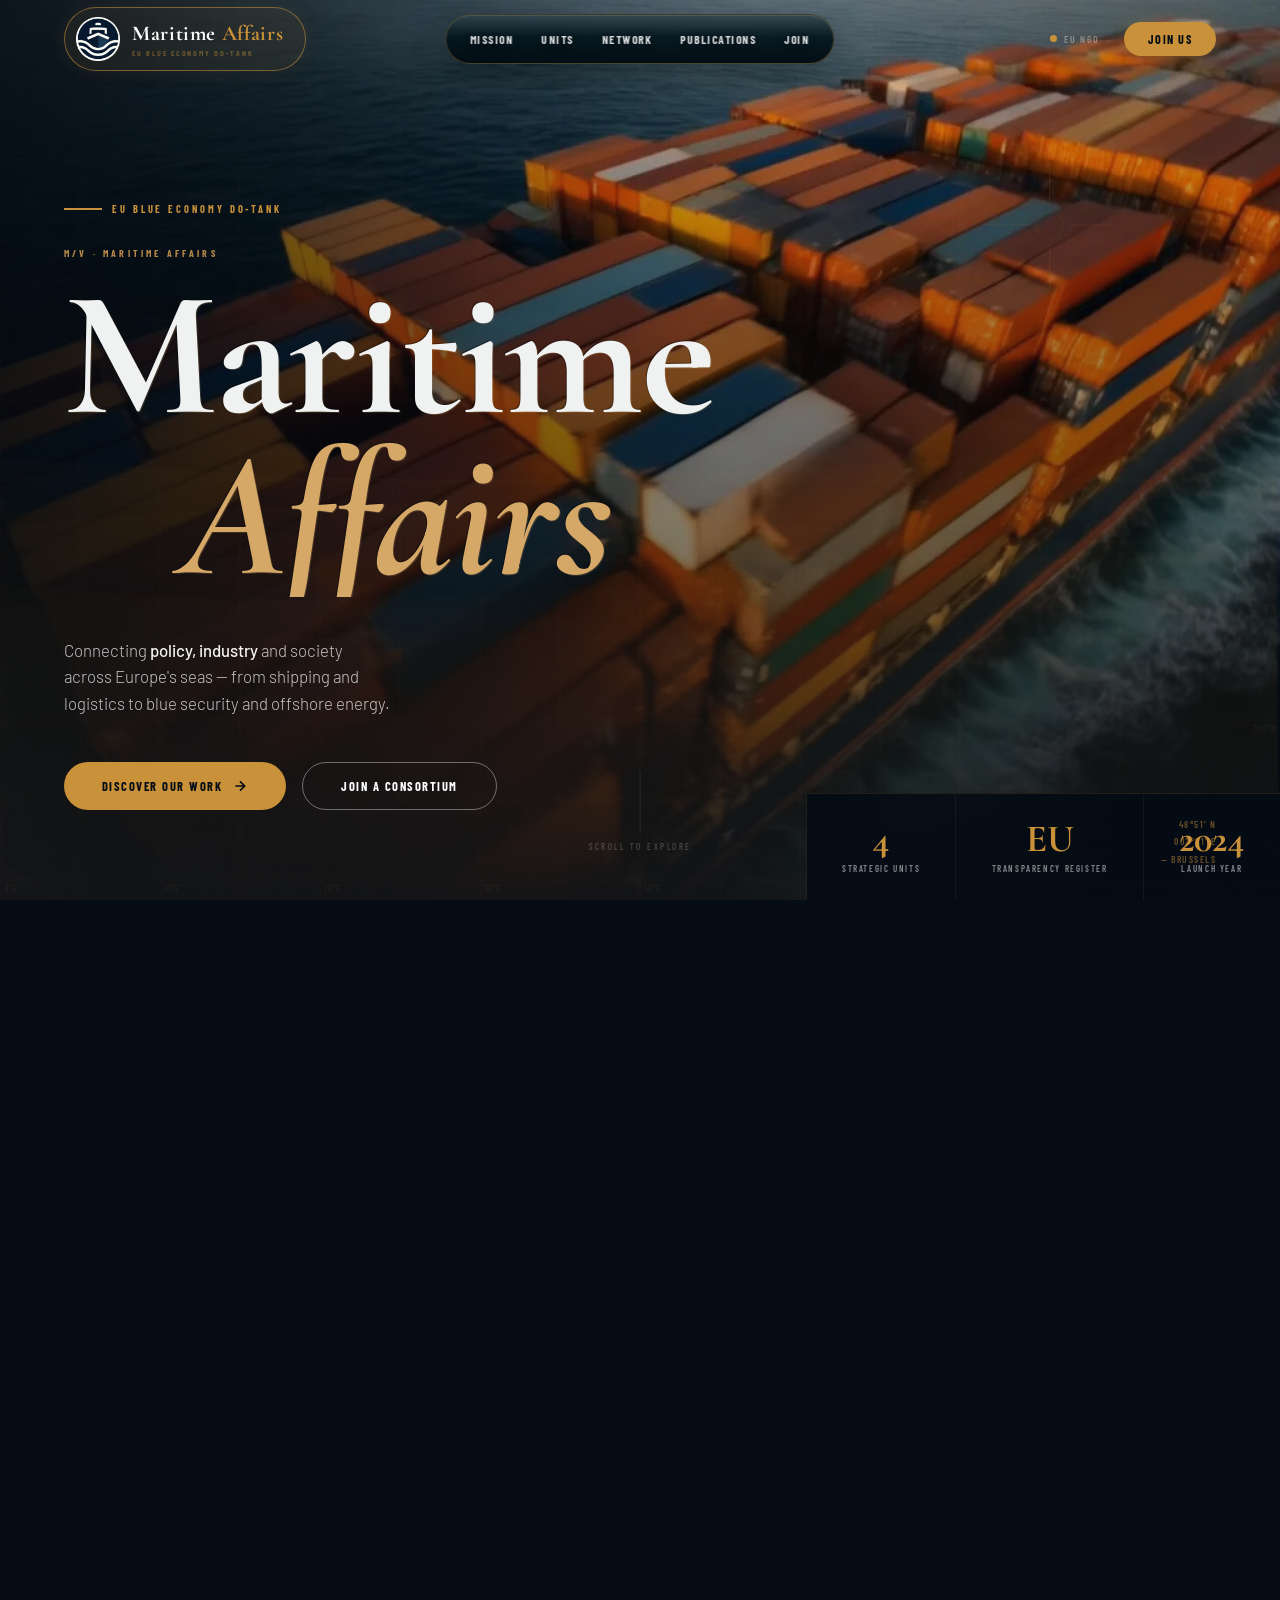
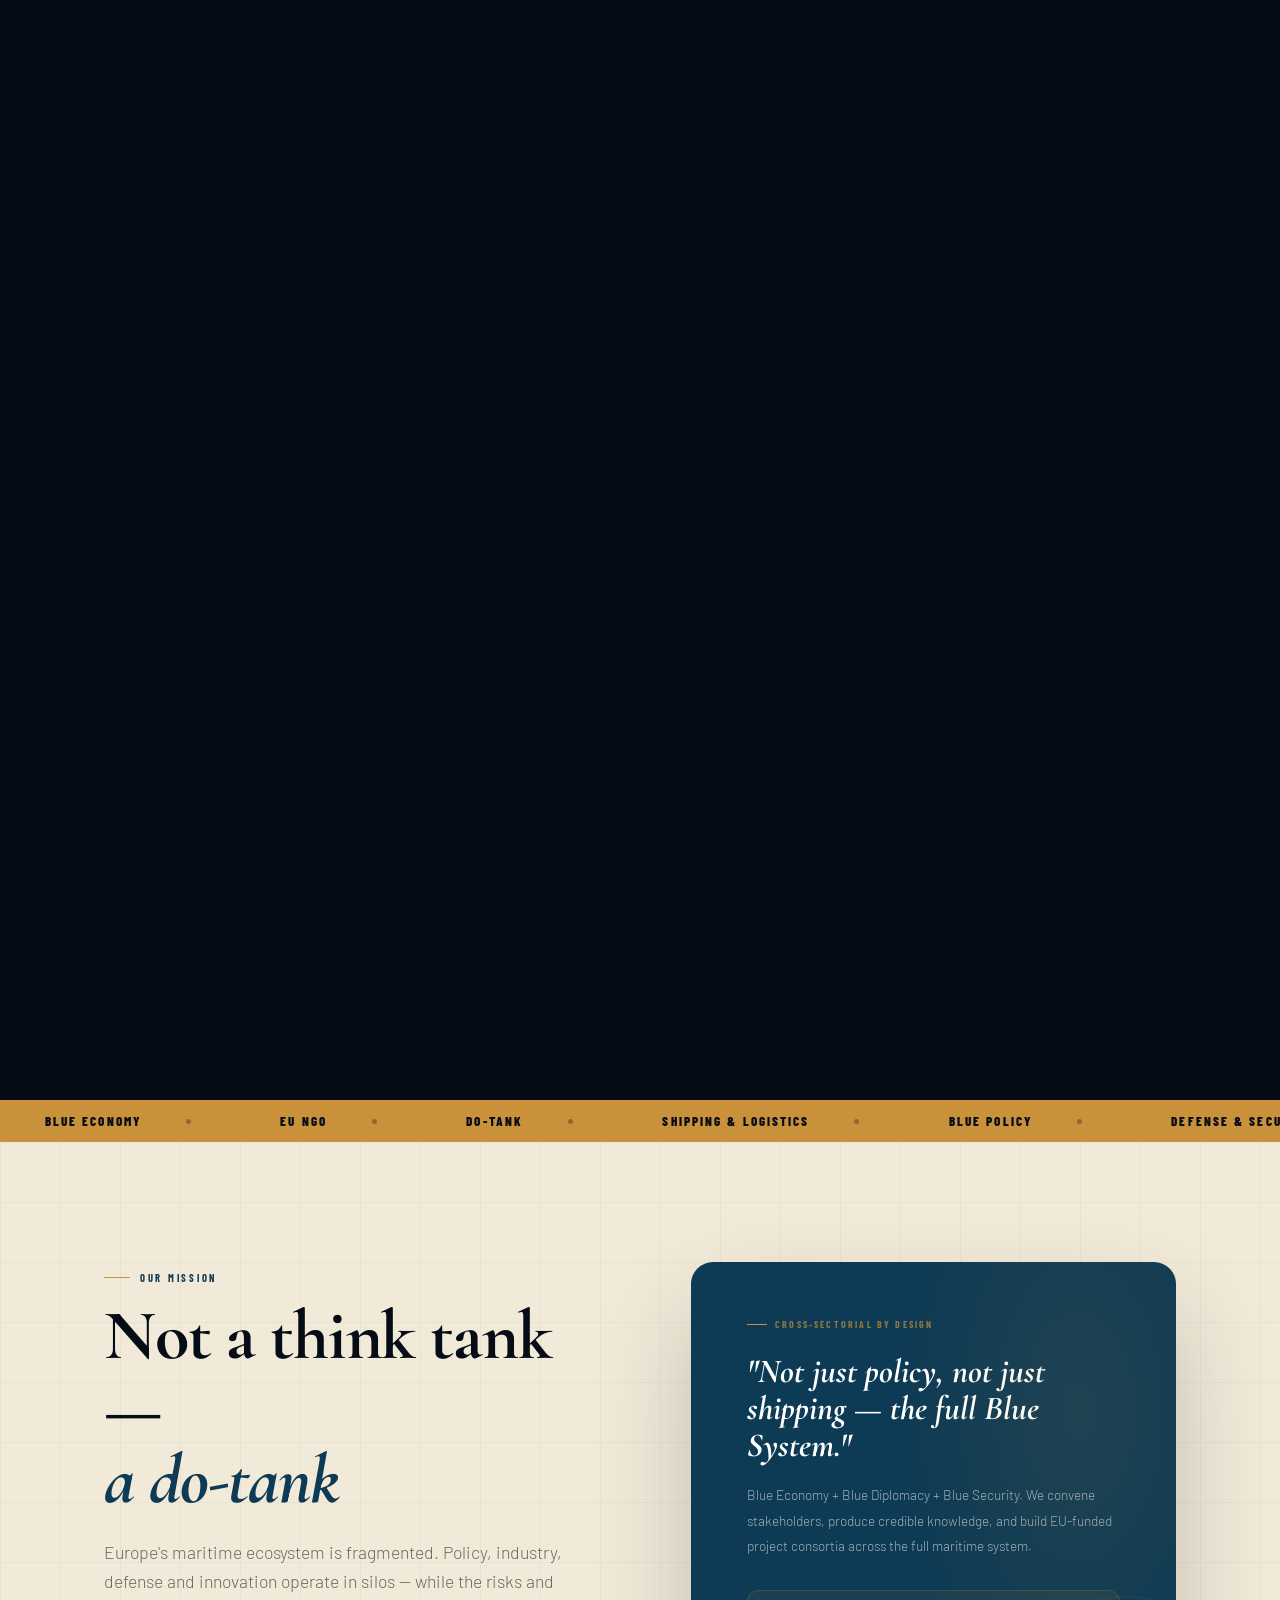
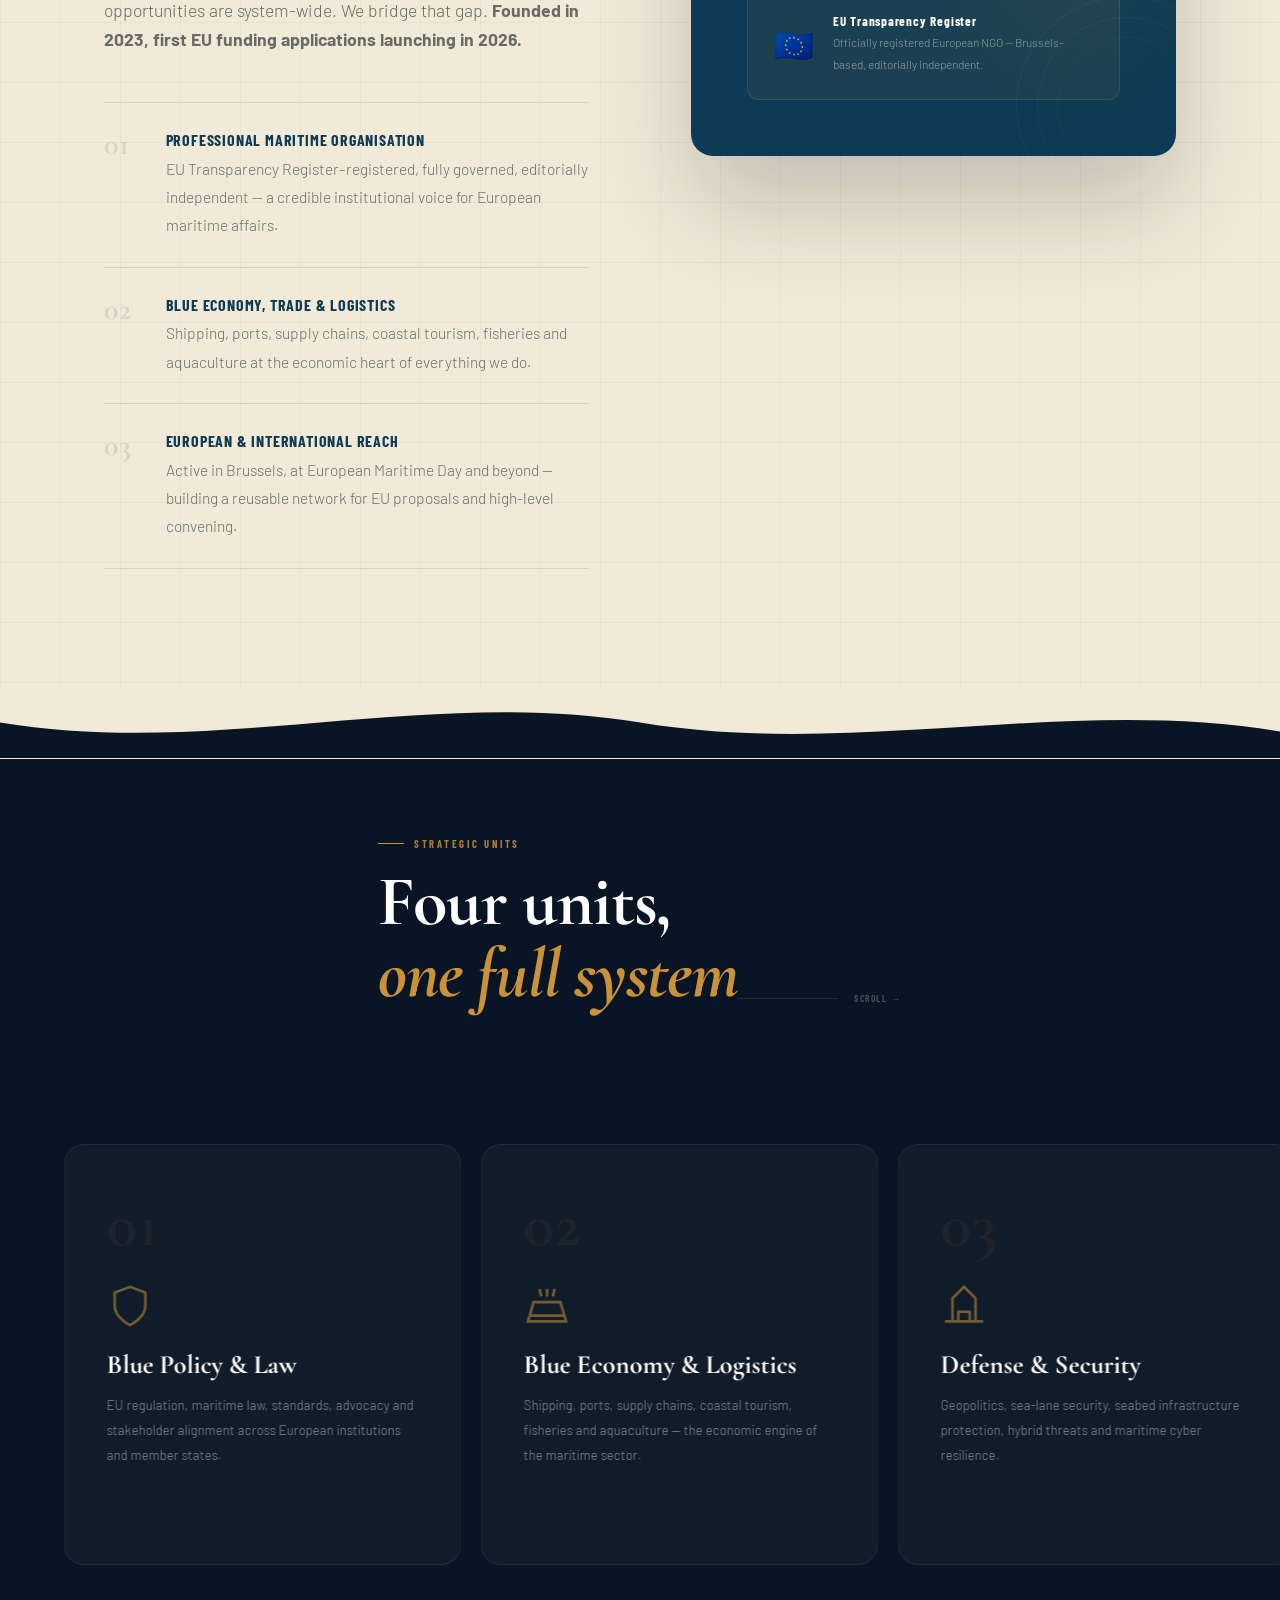
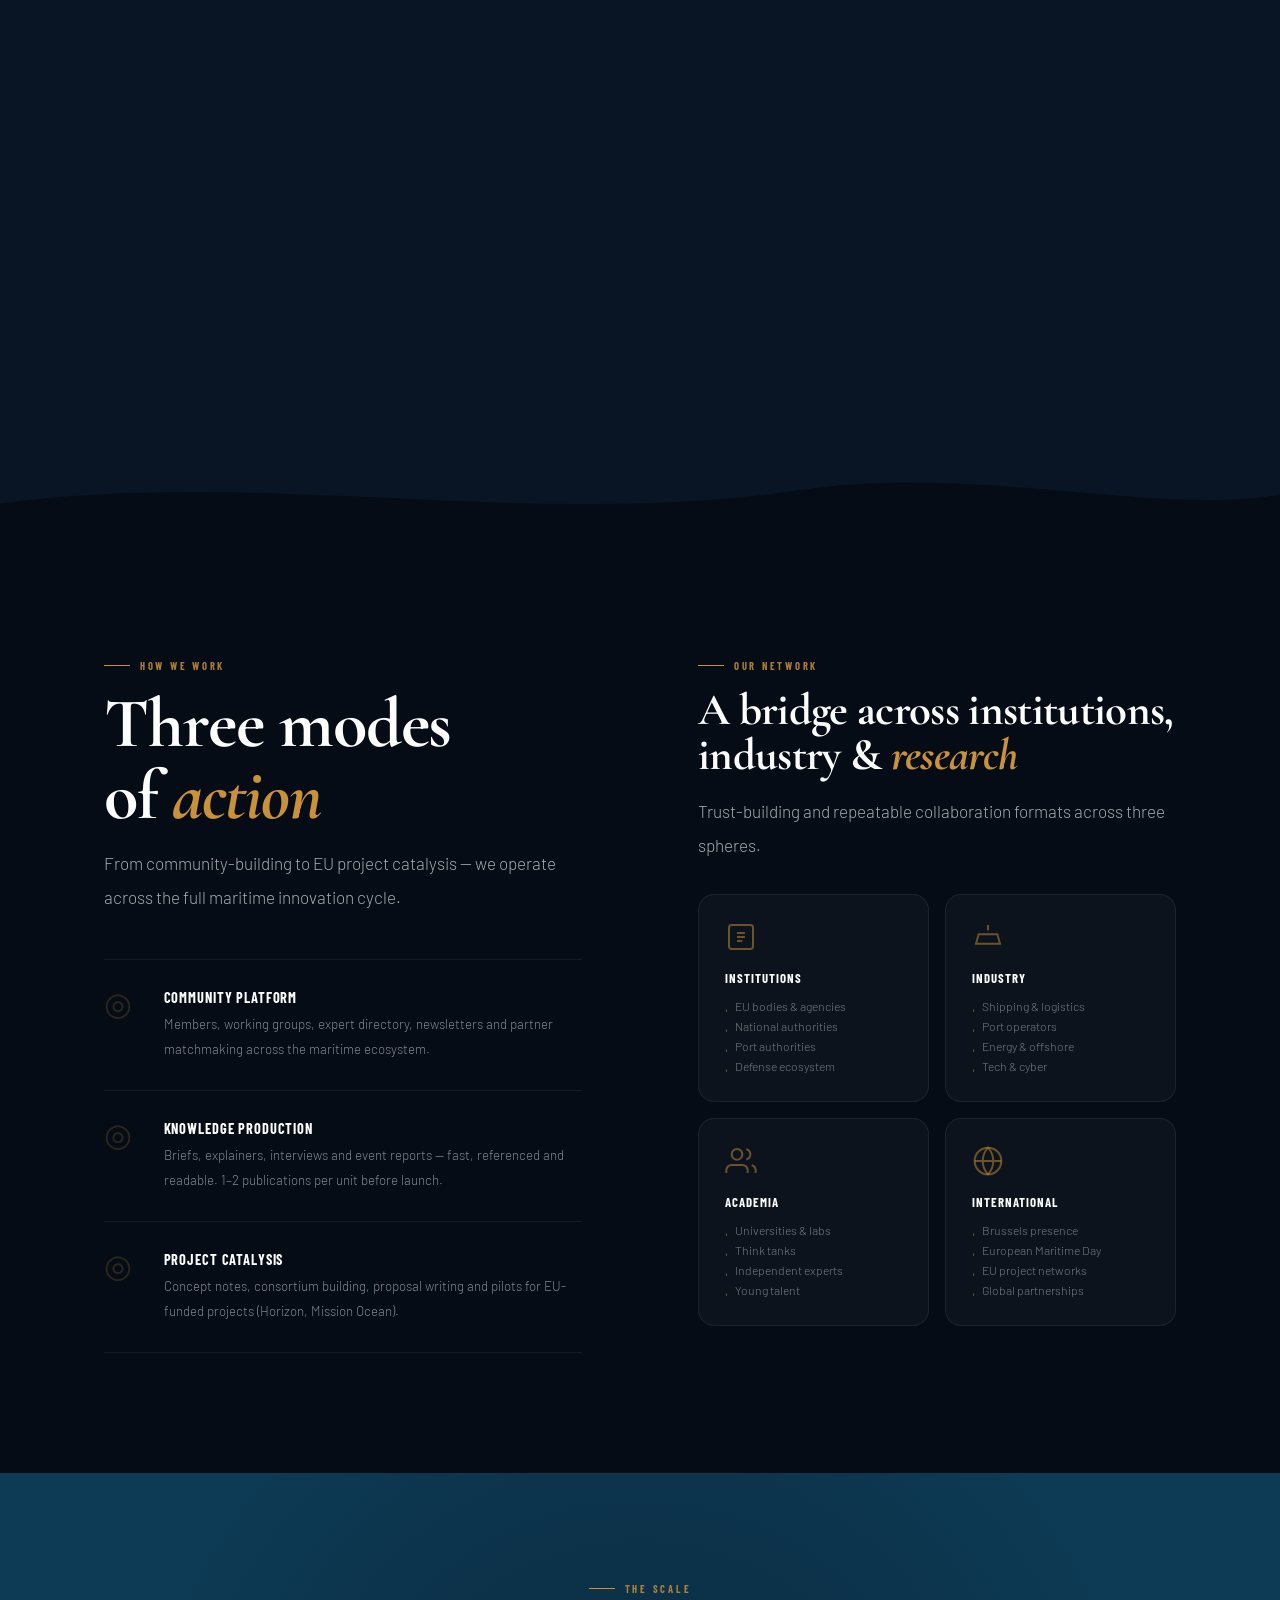
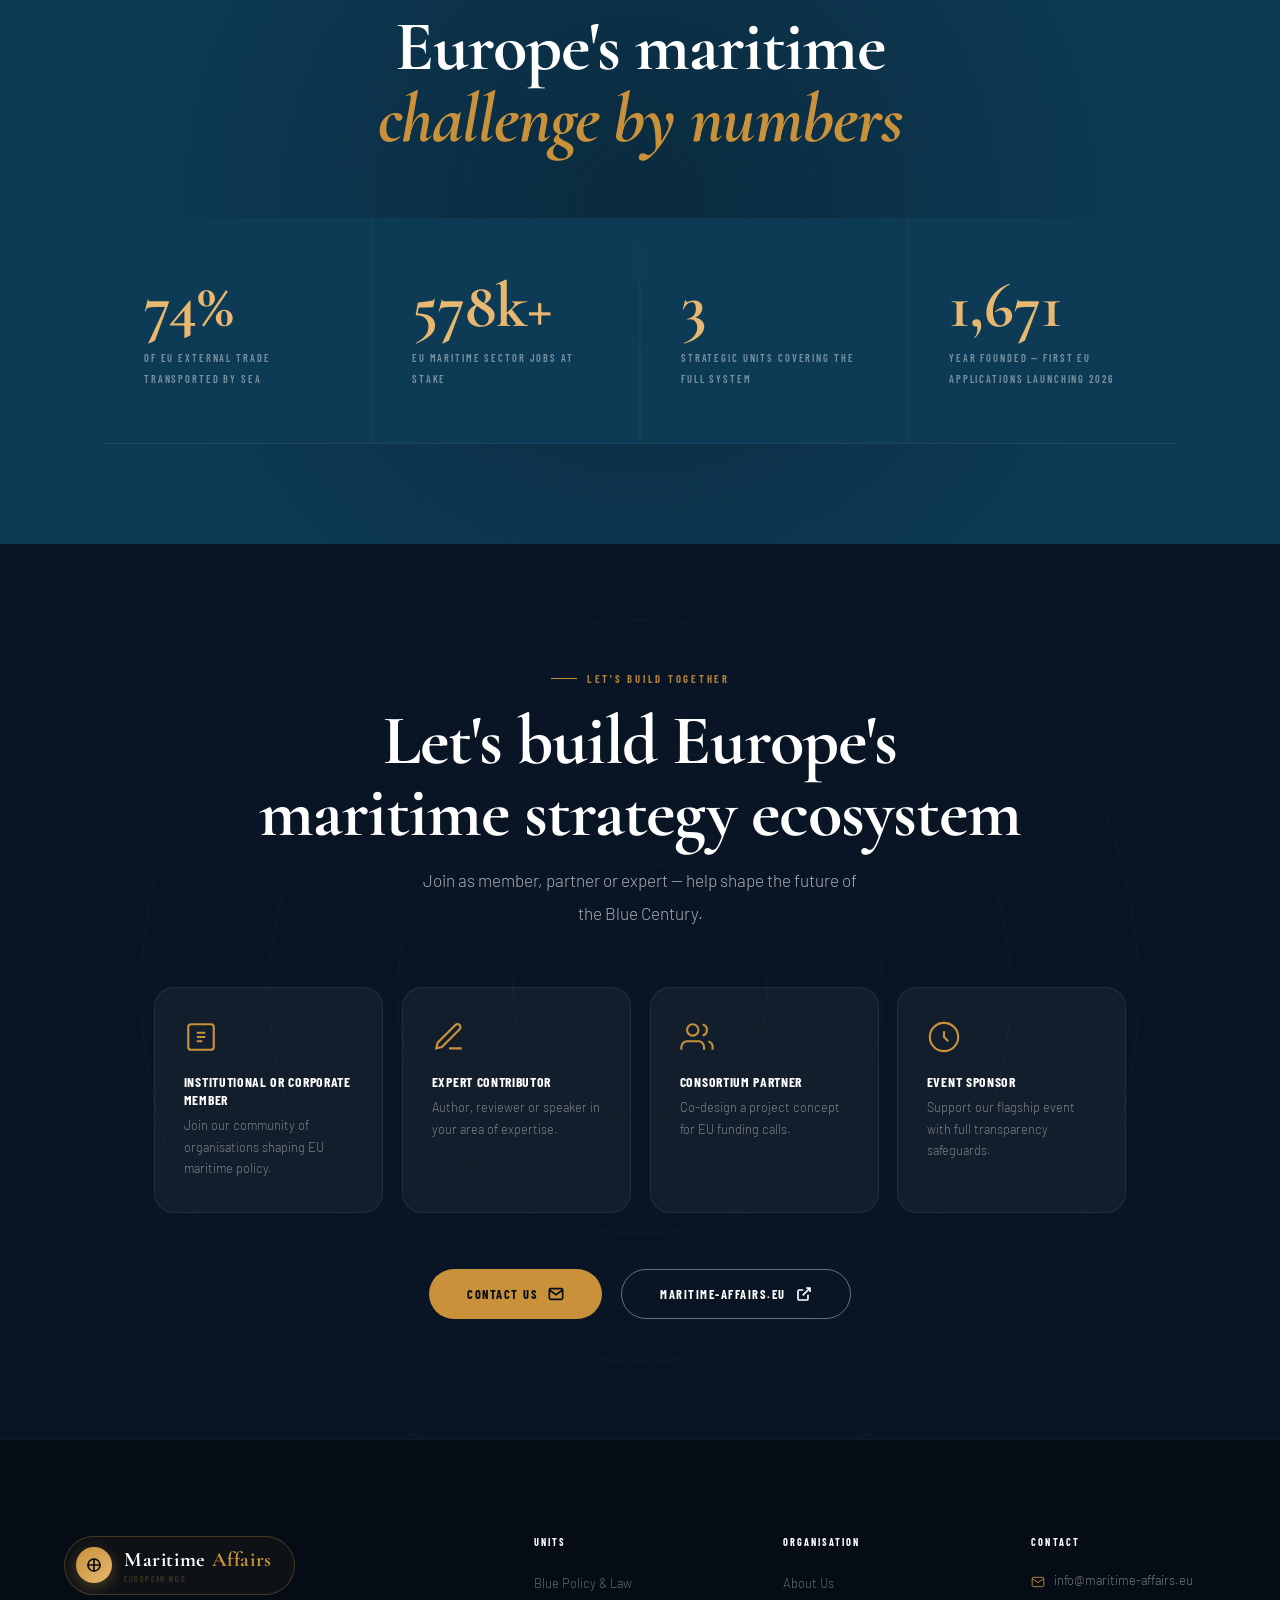
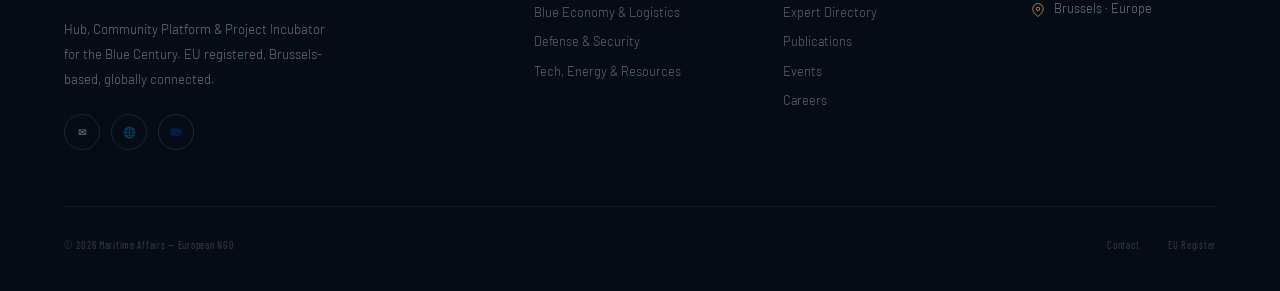
==== commit 046f727b: "Cache-bust hero frames/poster to fix stale content after redeploys Hero frames and the poster are se" ====
--- a/index.html
+++ b/index.html
@@ -224,13 +224,14 @@
 
 <section class="hero" id="hero">
 
-  <div class="hero-stage" id="heroStage" style="background-image:url('./assets/images/hero-poster.webp')">
+  <div class="hero-stage" id="heroStage" style="background-image:url('./assets/images/hero-poster.webp?v=2')">
 
     <canvas id="hero-canvas"
       data-frames="./assets/frames/hero"
       data-frames-m="./assets/frames/hero-m"
       data-count="160"
       data-count-m="90"
+      data-v="2"
       aria-hidden="true"></canvas>
 
     <canvas id="chart-canvas"></canvas>
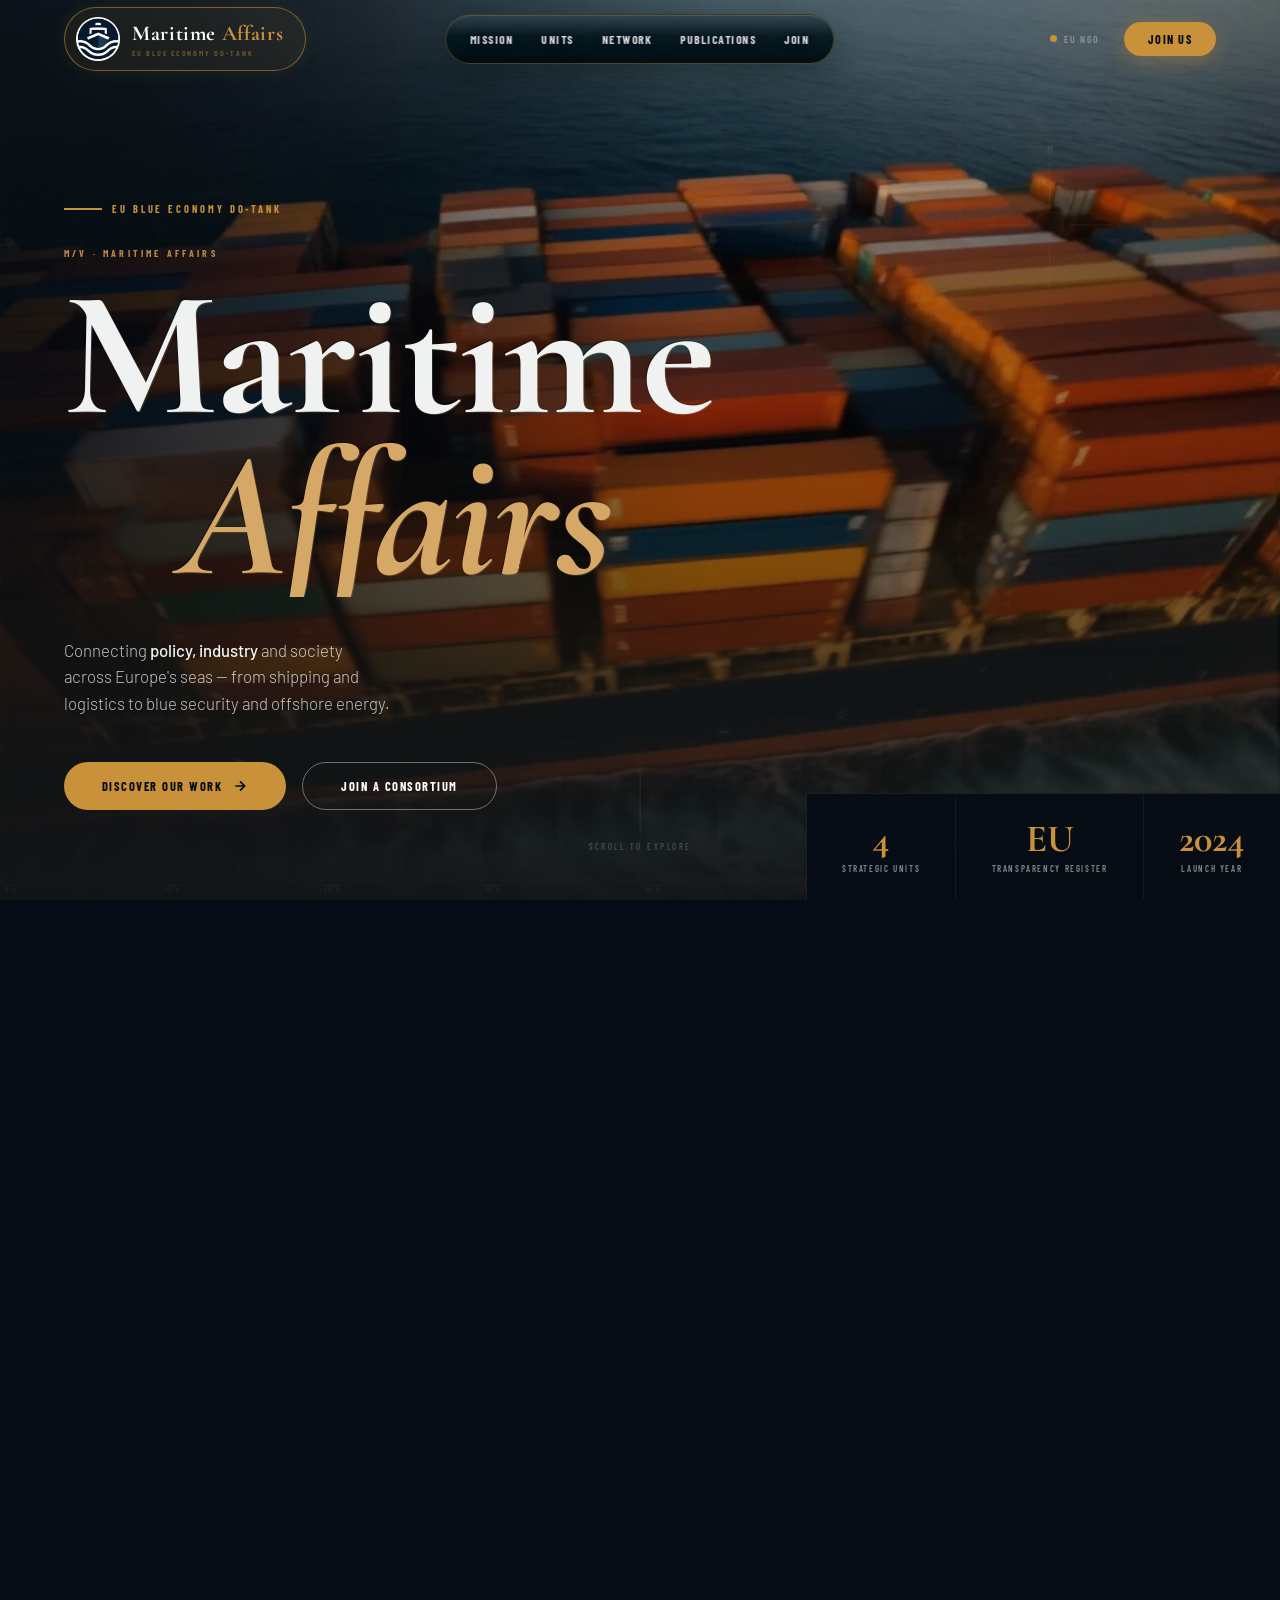
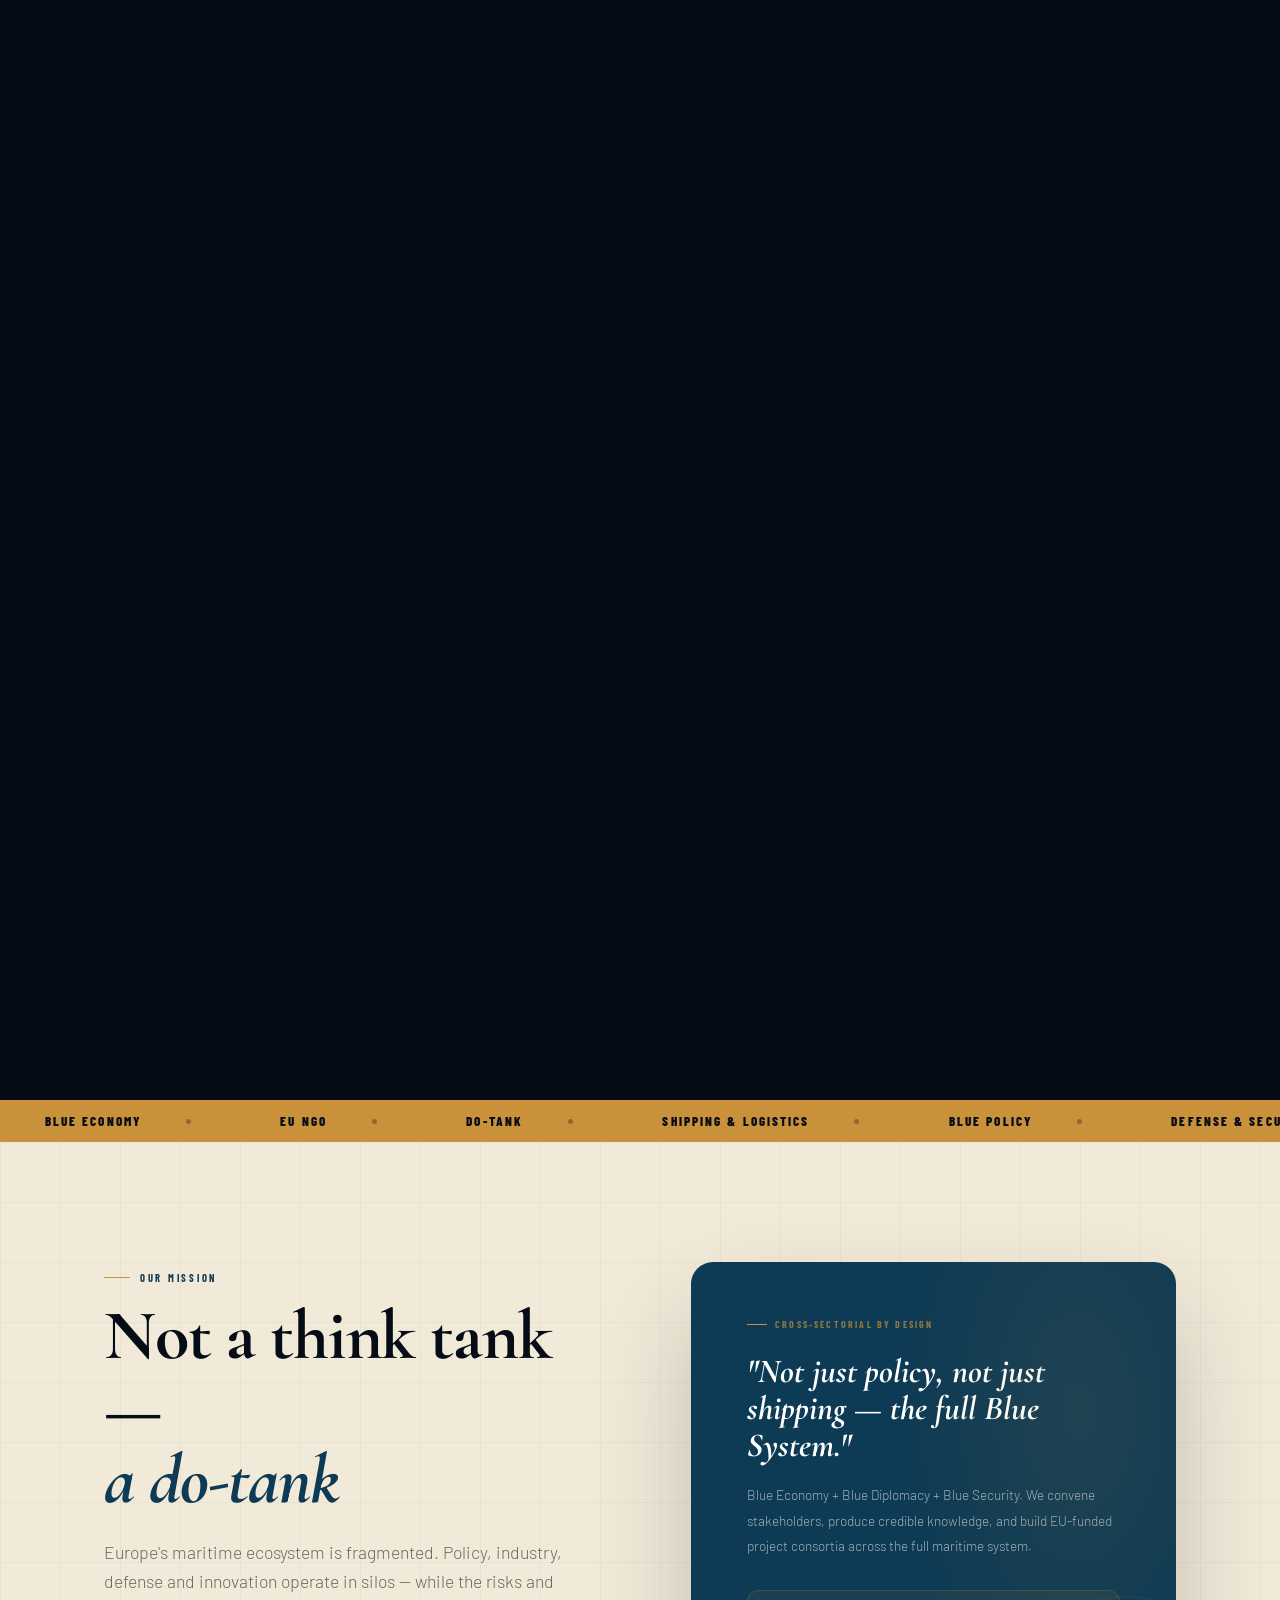
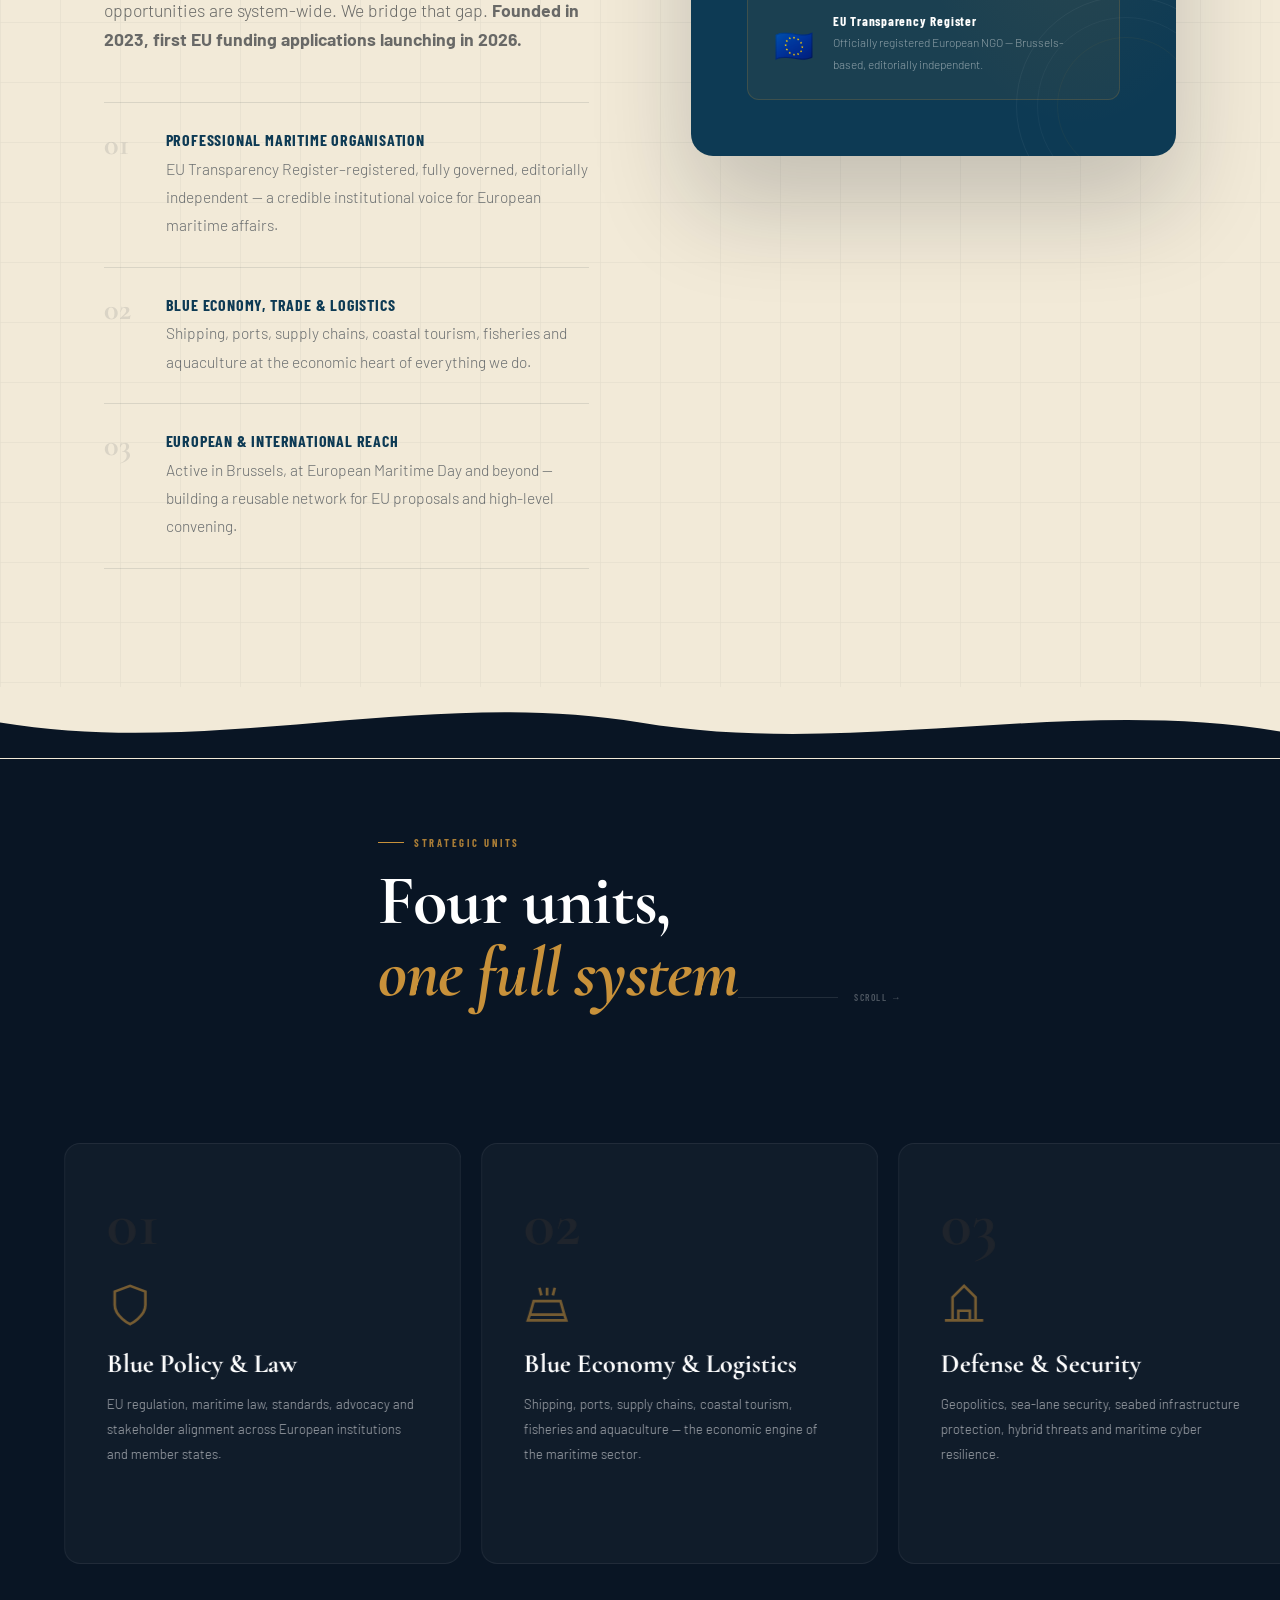
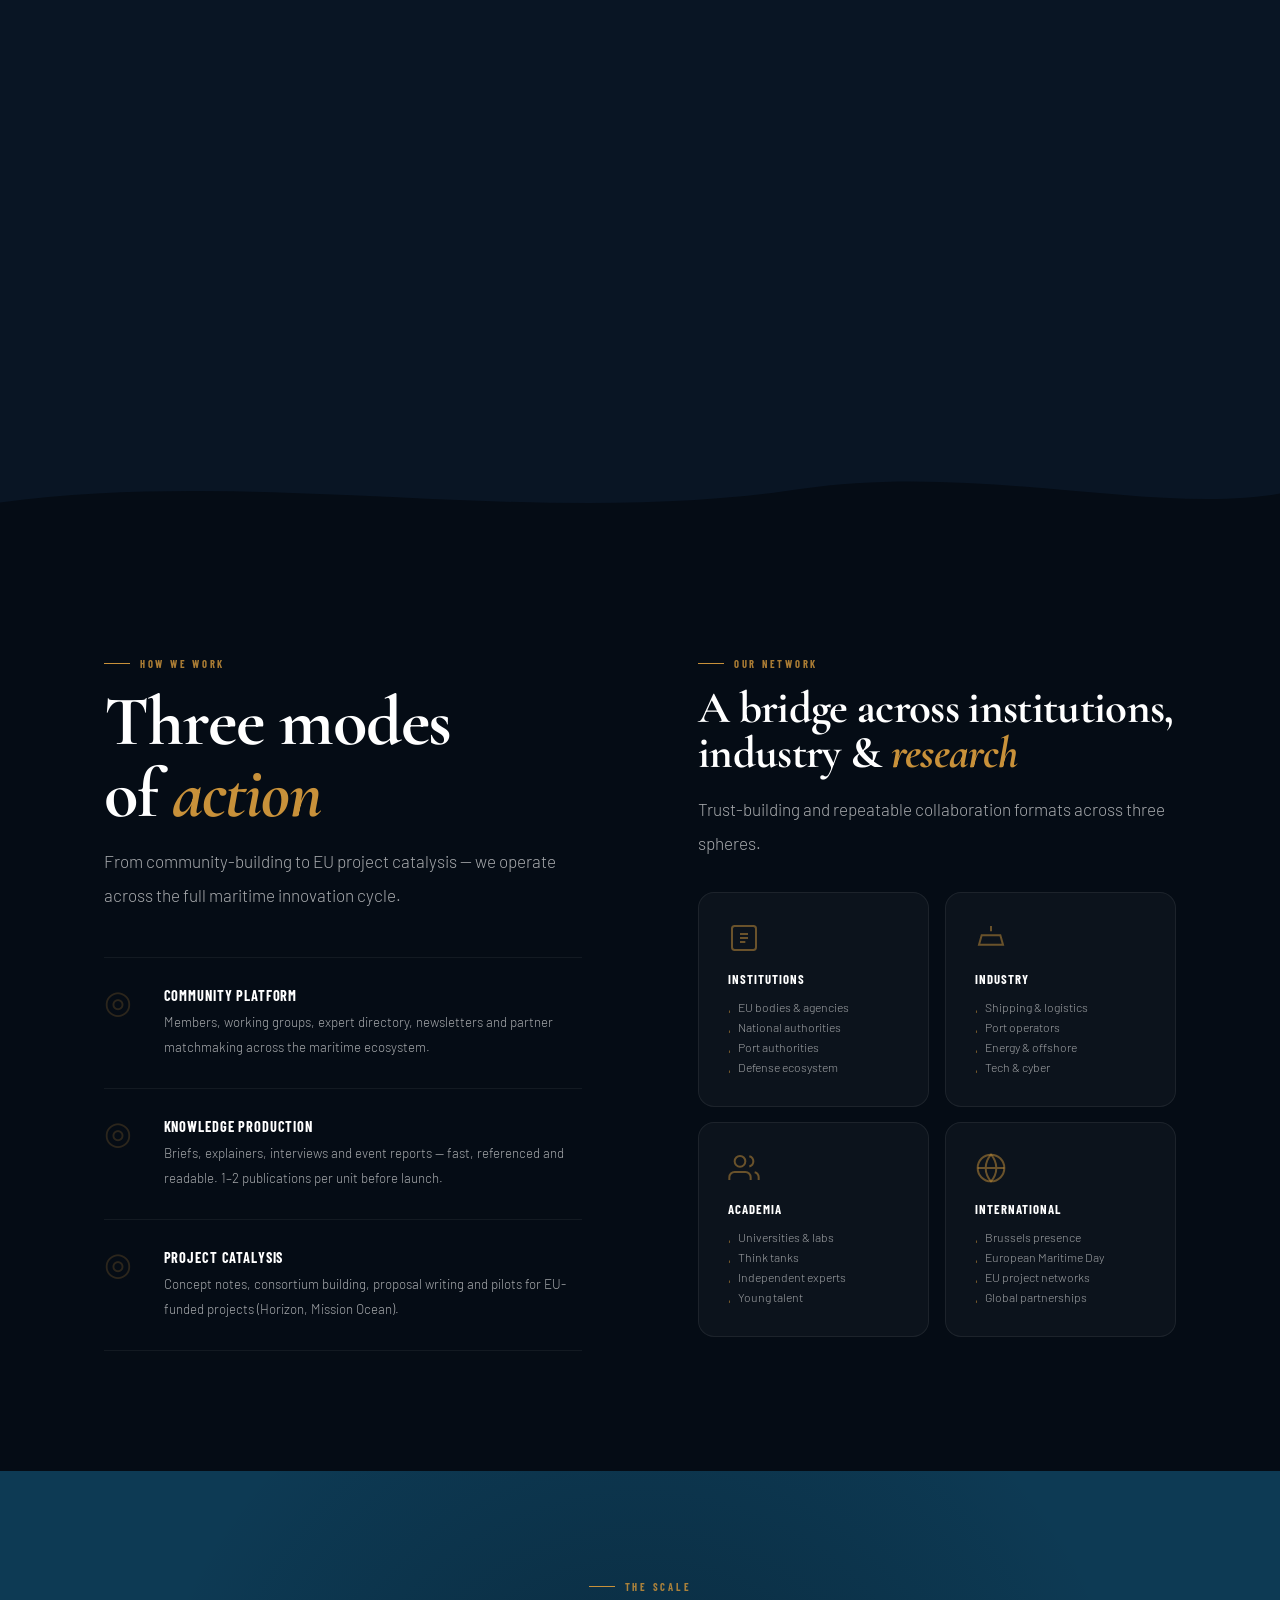
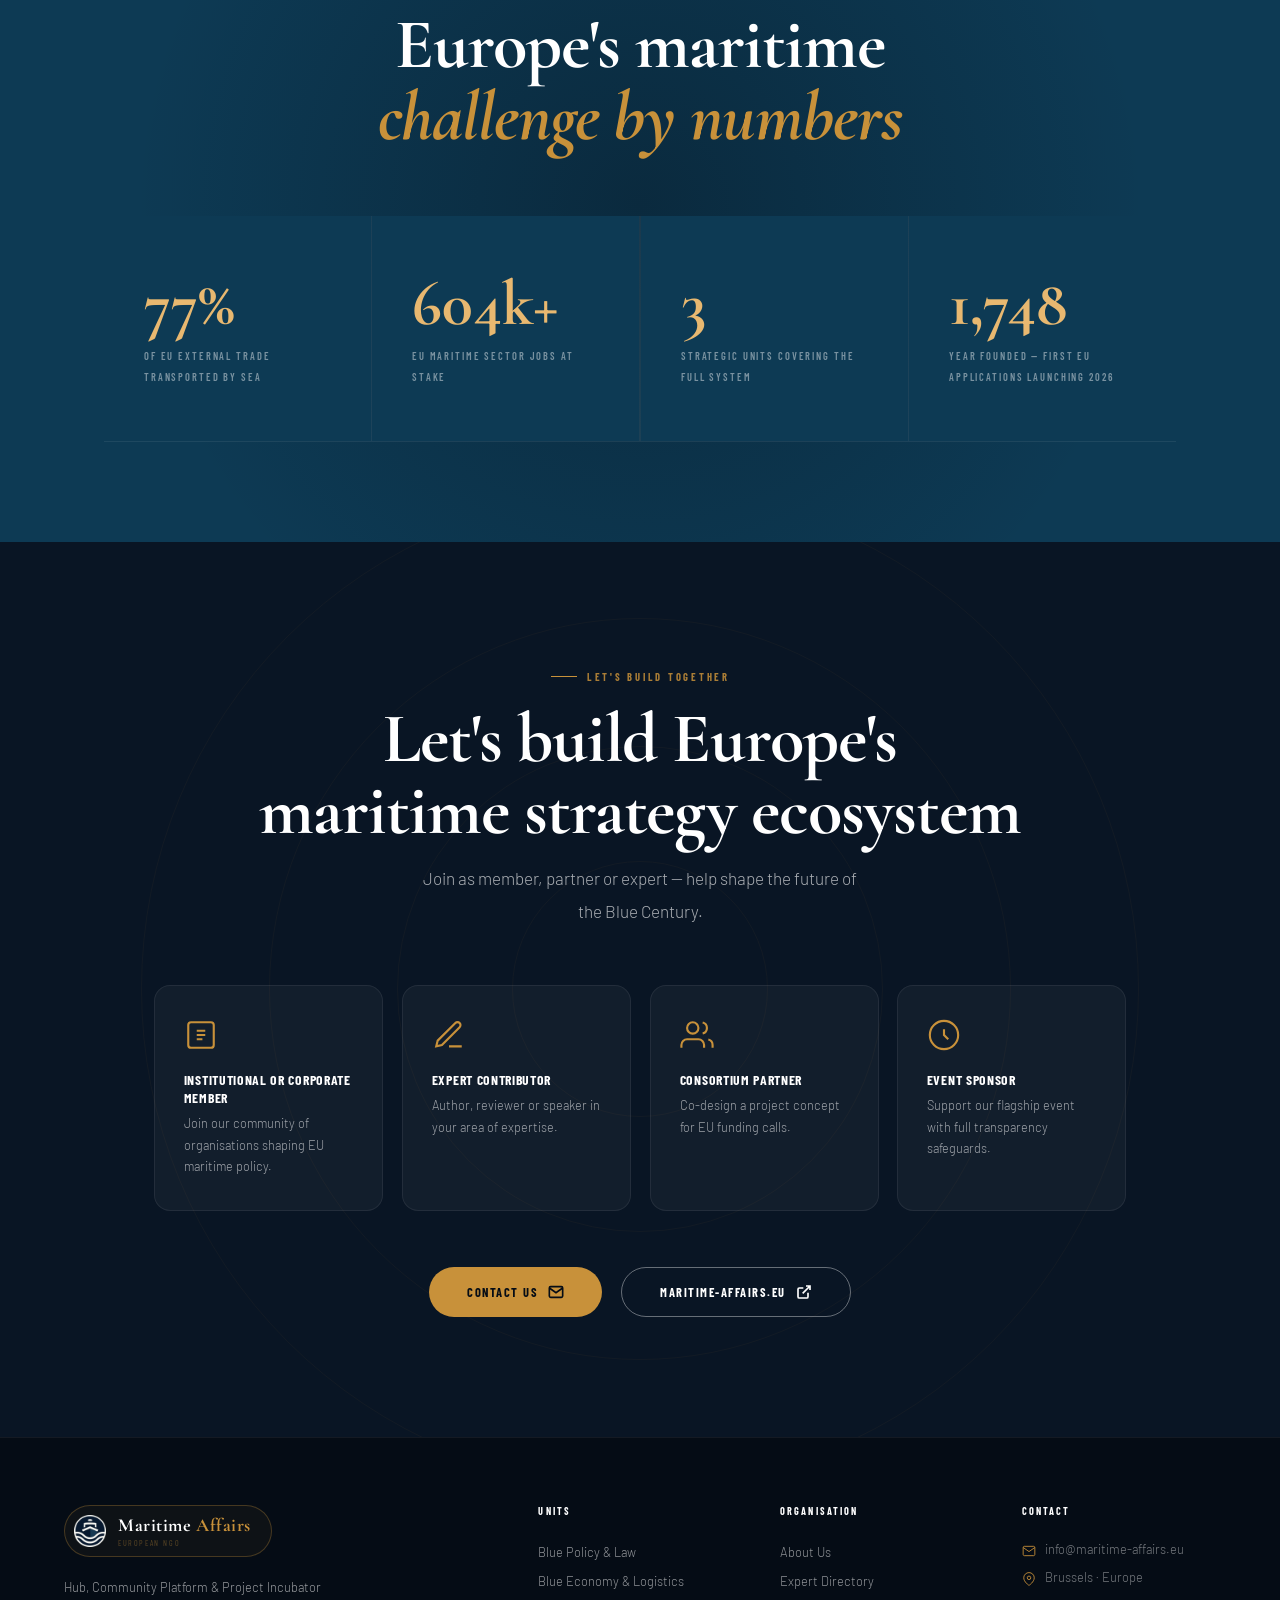
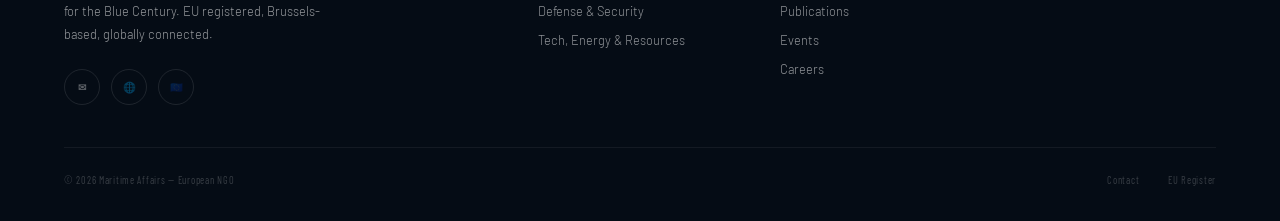
==== commit 3b9f0ab8: "Homepage polish, footer fix, and editor image upload - Remove the cycling coordinate HUD from the he" ====
--- a/index.html
+++ b/index.html
@@ -154,11 +154,9 @@
   </a>
 
   <div class="ocean-pill" data-ocean-pill>
-    <!--
     <video class="ocean-pill-video" muted loop playsinline preload="none" disablepictureinpicture aria-hidden="true">
       <source src="./assets/video/onde.mp4" type="video/mp4">
     </video>
-    -->
     <ul class="ocean-pill-links">
       <li><a href="#mission">Mission</a></li>
       <li><a href="#units">Units</a></li>
@@ -201,20 +199,6 @@
 
 
 
-<!-- COORDINATE HUD -->
-
-<div id="coords">
-
-  <span id="coord-lat">48°51′N</span>
-
-  <span id="coord-lon">002°21′E</span>
-
-  <span id="coord-sec">— Brussels</span>
-
-</div>
-
-
-
 <!-- HERO
      The background is a scroll-scrubbed WebP frame sequence (not a <video>):
      scrolling draws the frame matching scroll progress onto #hero-canvas.
@@ -700,7 +684,7 @@
 
       <a href="#hero" class="ft-logo">
 
-        <div class="ft-li"><svg viewBox="0 0 24 24"><circle cx="12" cy="12" r="9"/><path d="M12 3v18M3 12h18" stroke-linecap="round"/></svg></div>
+        <div class="ft-li"><img src="./assets/images/Logo-maritimes-nav.png" alt="Maritime Affairs" width="32" height="32" style="height:32px;width:auto;display:block;"></div>
 
         <div><div class="ft-ln">Maritime <em>Affairs</em></div><div style="font-family:var(--ff-c);font-size:.5rem;letter-spacing:.2em;text-transform:uppercase;color:rgba(200,145,58,.42);margin-top:2px">European NGO</div></div>
 
--- a/css/style.css
+++ b/css/style.css
@@ -229,11 +229,6 @@
 .drawer-foot a:hover { color: var(--gold); }
 .drawer-foot .df-tag { font-family: var(--ff-c); font-size: .6rem; font-weight: 600; letter-spacing: .22em; text-transform: uppercase; color: rgba(200,145,58,.45); }
 
-/* COORDINATE HUD */
-#coords { position: fixed; bottom: 2rem; right: 5vw; z-index: 400; font-family: var(--ff-c); font-size: .6rem; font-weight: 600; letter-spacing: .15em; text-transform: uppercase; color: rgba(200,145,58,.5); text-align: right; line-height: 1.8; opacity: 0; transition: opacity .6s; }
-#coords.show { opacity: 1; }
-#coords span { display: block; }
-
 /* HERO
    #hero is a tall (300vh / 200vh mobile) pinned wrapper — see design.md
    "Layout — the hero stage". #hero-stage sticks for that span while
@@ -306,8 +301,8 @@
 @media (max-width: 760px) {
   .hero { height: 200vh; }
   .hero-ring { left: 1.4rem; bottom: 1.6rem; }
-  /* The stats plate, scroll hint and coordinate HUD are all bottom-anchored;
-     at narrow/short viewports they can collide. Drop the redundant scroll
+  /* The stats plate and scroll hint are both bottom-anchored; at
+     narrow/short viewports they can collide. Drop the redundant scroll
      hint (the ring already signals progress) and shrink the stats plate so
      it doesn't span/overflow the full width. */
   .hero-scroll { display: none; }
@@ -381,7 +376,7 @@
 .eu-id { font-family: 'Courier New', monospace; font-size: .68rem; font-weight: 700; color: var(--gold); letter-spacing: .08em; margin-top: .35rem; }
 
 /* WAVE DIVIDERS */
-.wave-div { display: block; overflow: hidden; line-height: 0; position: relative; z-index: 2; }
+.wave-div { display: block; overflow: hidden; line-height: 0; position: relative; z-index: 2; margin-bottom: -1px; }
 .wave-div svg { display: block; width: 100%; }
 
 /* UNITS */
@@ -393,7 +388,7 @@
 .units-track-fill { position: absolute; inset-y: 0; left: 0; background: var(--gold); width: 0%; transition: width .08s linear; }
 .units-hint { font-family: var(--ff-c); font-size: .6rem; font-weight: 600; letter-spacing: .16em; text-transform: uppercase; color: rgba(255,255,255,.28); }
 .units-cards { flex: 1; display: flex; align-items: center; gap: 20px; padding: 0 5vw; will-change: transform; }
-.u-card { flex-shrink: 0; width: clamp(280px, 31vw, 440px); background: rgba(255,255,255,.03); border: 1px solid rgba(255,255,255,.07); border-radius: 20px; padding: 3rem 2.6rem; position: relative; overflow: hidden; cursor: default; transition: background .5s var(--ease), border-color .5s, transform .5s var(--ease); }
+.u-card { flex-shrink: 0; width: clamp(280px, 31vw, 440px); background: rgba(255,255,255,.03); border: 1px solid rgba(255,255,255,.07); border-radius: 16px; padding: 3rem 2.6rem; position: relative; overflow: hidden; cursor: default; transition: background .5s var(--ease), border-color .5s, transform .5s var(--ease); }
 .u-card::after { content: ''; position: absolute; top: 0; left: 0; right: 0; height: 2px; background: linear-gradient(90deg, var(--gold), var(--gold-l)); transform: scaleX(0); transform-origin: left; transition: transform .5s var(--ease); }
 .u-card:hover { background: rgba(26,95,122,.3); border-color: rgba(200,145,58,.2); transform: translateY(-8px); }
 .u-card:hover::after { transform: scaleX(1); }
@@ -404,7 +399,7 @@
 .u-icon { width: 46px; height: 46px; color: rgba(200,145,58,.55); margin-bottom: 1.2rem; transition: all .45s var(--ease); }
 .u-card:hover .u-icon { color: var(--gold); transform: scale(1.1) rotate(-9deg); }
 .u-card h3 { font-family: var(--ff-d); font-size: 1.65rem; font-weight: 700; color: var(--white); margin-bottom: .8rem; line-height: 1.1; }
-.u-card p { font-size: .83rem; font-weight: 300; color: rgba(255,255,255,.5); line-height: 1.88; }
+.u-card p { font-size: .83rem; font-weight: 300; color: rgba(255,255,255,.64); line-height: 1.88; }
 .u-tag { display: inline-block; margin-top: 1.5rem; font-family: var(--ff-c); font-size: .6rem; font-weight: 700; letter-spacing: .18em; text-transform: uppercase; color: var(--gold); border: 1px solid rgba(200,145,58,.22); padding: 5px 14px; border-radius: 100px; opacity: 0; transform: translateY(8px); transition: all .45s var(--ease); }
 .u-card:hover .u-tag { opacity: 1; transform: none; background: rgba(200,145,58,.07); }
 
@@ -420,15 +415,17 @@
 .how-sym { font-family: var(--ff-d); font-size: 2rem; font-weight: 300; color: rgba(200,145,58,.2); flex-shrink: 0; width: 34px; line-height: 1; transition: color .3s; }
 .how-item:hover .how-sym { color: var(--gold); }
 .how-item h4 { font-family: var(--ff-c); font-size: .9rem; font-weight: 700; letter-spacing: .06em; text-transform: uppercase; color: var(--white); margin-bottom: .4rem; }
-.how-item p { font-size: .83rem; font-weight: 300; color: rgba(255,255,255,.5); line-height: 1.85; margin: 0; }
+.how-item p { font-size: .83rem; font-weight: 300; color: rgba(255,255,255,.64); line-height: 1.85; margin: 0; }
 .net-grid { display: grid; grid-template-columns: 1fr 1fr; gap: 1rem; margin-top: 2rem; }
-.net-card { background: rgba(255,255,255,.03); border: 1px solid rgba(255,255,255,.07); border-radius: 16px; padding: 1.6rem; transition: all .4s var(--ease); cursor: default; }
+.net-card { background: rgba(255,255,255,.03); border: 1px solid rgba(255,255,255,.07); border-radius: 16px; padding: 1.8rem; position: relative; overflow: hidden; transition: all .4s var(--ease); cursor: default; }
+.net-card::after { content: ''; position: absolute; top: 0; left: 0; right: 0; height: 2px; background: linear-gradient(90deg, var(--gold), var(--gold-l)); transform: scaleX(0); transform-origin: left; transition: transform .5s var(--ease); }
 .net-card:hover { background: rgba(26,95,122,.28); border-color: rgba(200,145,58,.2); transform: translateY(-5px); }
+.net-card:hover::after { transform: scaleX(1); }
 .net-icon { width: 32px; height: 32px; color: rgba(200,145,58,.5); margin-bottom: .9rem; transition: all .35s var(--ease); }
 .net-card:hover .net-icon { color: var(--gold); transform: scale(1.1) rotate(-8deg); }
 .net-card h5 { font-family: var(--ff-c); font-size: .8rem; font-weight: 700; letter-spacing: .08em; text-transform: uppercase; color: var(--white); margin-bottom: .6rem; }
 .net-card ul { list-style: none; }
-.net-card li { font-size: .76rem; font-weight: 300; color: rgba(255,255,255,.44); padding: 3px 0; display: flex; align-items: center; gap: 7px; }
+.net-card li { font-size: .76rem; font-weight: 300; color: rgba(255,255,255,.6); padding: 3px 0; display: flex; align-items: center; gap: 7px; }
 .net-card li::before { content: ','; color: var(--gold); flex-shrink: 0; }
 
 /* NUMBERS */
@@ -453,32 +450,33 @@
 @keyframes ringExpand { 0%{opacity:0;transform:scale(.75)} 15%{opacity:1} 85%{opacity:.2} 100%{opacity:0;transform:scale(1.1)} }
 .cta-inner { position: relative; z-index: 1; max-width: 1100px; margin: 0 auto; }
 .cta-grid { display: grid; grid-template-columns: repeat(4,1fr); gap: 1.2rem; margin: 3.5rem auto; text-align: left; max-width: 1000px; }
-.cta-card { background: rgba(255,255,255,.04); border: 1px solid rgba(255,255,255,.07); border-radius: 20px; padding: 2rem 1.8rem; cursor: default; position: relative; overflow: hidden; transition: all .45s var(--ease); }
+.cta-card { background: rgba(255,255,255,.04); border: 1px solid rgba(255,255,255,.07); border-radius: 16px; padding: 2rem 1.8rem; cursor: default; position: relative; overflow: hidden; transition: all .45s var(--ease); }
 .cta-card::before { content: ''; position: absolute; inset: 0; background: radial-gradient(circle at var(--cx,50%) var(--cy,50%), rgba(200,145,58,.1) 0%, transparent 60%); opacity: 0; transition: opacity .3s; }
+.cta-card::after { content: ''; position: absolute; top: 0; left: 0; right: 0; height: 2px; background: linear-gradient(90deg, var(--gold), var(--gold-l)); transform: scaleX(0); transform-origin: left; transition: transform .5s var(--ease); }
 .cta-card:hover { background: rgba(255,255,255,.08); border-color: rgba(200,145,58,.3); transform: translateY(-8px); box-shadow: 0 26px 64px rgba(0,0,0,.4); }
 .cta-card:hover::before { opacity: 1; }
+.cta-card:hover::after { transform: scaleX(1); }
 .cta-icon { width: 34px; height: 34px; color: var(--gold); margin-bottom: 1rem; transition: transform .4s var(--ease); }
 .cta-card:hover .cta-icon { transform: scale(1.2) rotate(-10deg); }
 .cta-card h5 { font-family: var(--ff-c); font-size: .86rem; font-weight: 700; letter-spacing: .05em; text-transform: uppercase; color: var(--white); margin-bottom: .4rem; line-height: 1.3; }
-.cta-card p { font-size: .79rem; font-weight: 300; color: rgba(255,255,255,.45); line-height: 1.7; margin: 0; }
+.cta-card p { font-size: .79rem; font-weight: 300; color: rgba(255,255,255,.6); line-height: 1.7; margin: 0; }
 .cta-btns { display: flex; justify-content: center; gap: 1.2rem; flex-wrap: wrap; }
 
 /* FOOTER */
-footer { background: var(--ink); padding: 6rem 5vw 2.5rem; border-top: 1px solid rgba(255,255,255,.06); }
-.ft-grid { display: grid; grid-template-columns: 2.2fr 1fr 1fr 1fr; gap: 4rem; max-width: 1200px; margin: 0 auto; padding-bottom: 3.5rem; border-bottom: 1px solid rgba(255,255,255,.06); margin-bottom: 2rem; }
-.ft-logo { display: inline-flex; align-items: center; gap: 12px; border: 1.5px solid rgba(200,145,58,.3); border-radius: 100px; background: rgba(200,145,58,.05); padding: 10px 22px 10px 11px; margin-bottom: 1.4rem; transition: all .4s var(--ease); width: fit-content; }
+footer { background: var(--ink); padding: 4.2rem 5vw 2.2rem; border-top: 1px solid rgba(255,255,255,.06); }
+.ft-grid { display: grid; grid-template-columns: 2.2fr 1fr 1fr 1fr; gap: 3rem; max-width: 1200px; margin: 0 auto; padding-bottom: 2.6rem; border-bottom: 1px solid rgba(255,255,255,.06); margin-bottom: 1.6rem; }
+.ft-logo { display: inline-flex; align-items: center; gap: 12px; border: 1.5px solid rgba(200,145,58,.3); border-radius: 100px; background: rgba(200,145,58,.05); padding: 8px 20px 8px 9px; margin-bottom: 1.2rem; transition: all .4s var(--ease); width: fit-content; }
 .ft-logo:hover { background: rgba(200,145,58,.12); border-color: var(--gold); box-shadow: 0 0 32px rgba(200,145,58,.15); }
-.ft-li { width: 36px; height: 36px; border-radius: 50%; background: linear-gradient(135deg, var(--gold), var(--gold-l)); display: grid; place-items: center; flex-shrink: 0; box-shadow: 0 4px 14px rgba(200,145,58,.35); }
-.ft-li svg { width: 16px; height: 16px; stroke: var(--ink); fill: none; stroke-width: 2.5; }
-.ft-ln { font-family: var(--ff-d); font-size: 1.28rem; font-weight: 700; color: var(--white); letter-spacing: .03em; }
+.ft-li { display: flex; align-items: center; flex-shrink: 0; }
+.ft-ln { font-family: var(--ff-d); font-size: 1.15rem; font-weight: 700; color: var(--white); letter-spacing: .03em; }
 .ft-ln em { font-style: normal; color: var(--gold); }
-.ft-brand p { font-size: .82rem; font-weight: 300; color: rgba(255,255,255,.42); line-height: 1.9; max-width: 265px; }
+.ft-brand p { font-size: .8rem; font-weight: 300; color: rgba(255,255,255,.58); line-height: 1.85; max-width: 265px; }
 .ft-soc { display: flex; gap: .7rem; margin-top: 1.4rem; }
 .ft-s { width: 36px; height: 36px; border-radius: 50%; border: 1px solid rgba(255,255,255,.1); display: grid; place-items: center; color: rgba(255,255,255,.35); font-family: var(--ff-c); font-size: .65rem; font-weight: 700; transition: all .3s var(--ease); }
 .ft-s:hover { border-color: var(--gold); color: var(--gold); transform: translateY(-3px); box-shadow: 0 6px 20px rgba(200,145,58,.2); }
 .ft-col h5 { font-family: var(--ff-c); font-size: .64rem; font-weight: 700; letter-spacing: .2em; text-transform: uppercase; color: var(--white); margin-bottom: 1.5rem; }
 .ft-col ul { list-style: none; display: flex; flex-direction: column; gap: .65rem; }
-.ft-col a { font-size: .8rem; font-weight: 300; color: rgba(255,255,255,.38); display: inline-block; transition: color .3s, transform .3s; }
+.ft-col a { font-size: .8rem; font-weight: 300; color: rgba(255,255,255,.56); display: inline-block; transition: color .3s, transform .3s; }
 .ft-col a:hover { color: var(--gold); transform: translateX(5px); }
 .ft-row { display: flex; gap: 9px; font-size: .8rem; font-weight: 300; color: rgba(255,255,255,.45); margin-bottom: .7rem; align-items: flex-start; }
 .ft-row svg { width: 14px; height: 14px; flex-shrink: 0; margin-top: 3px; color: var(--gold); }
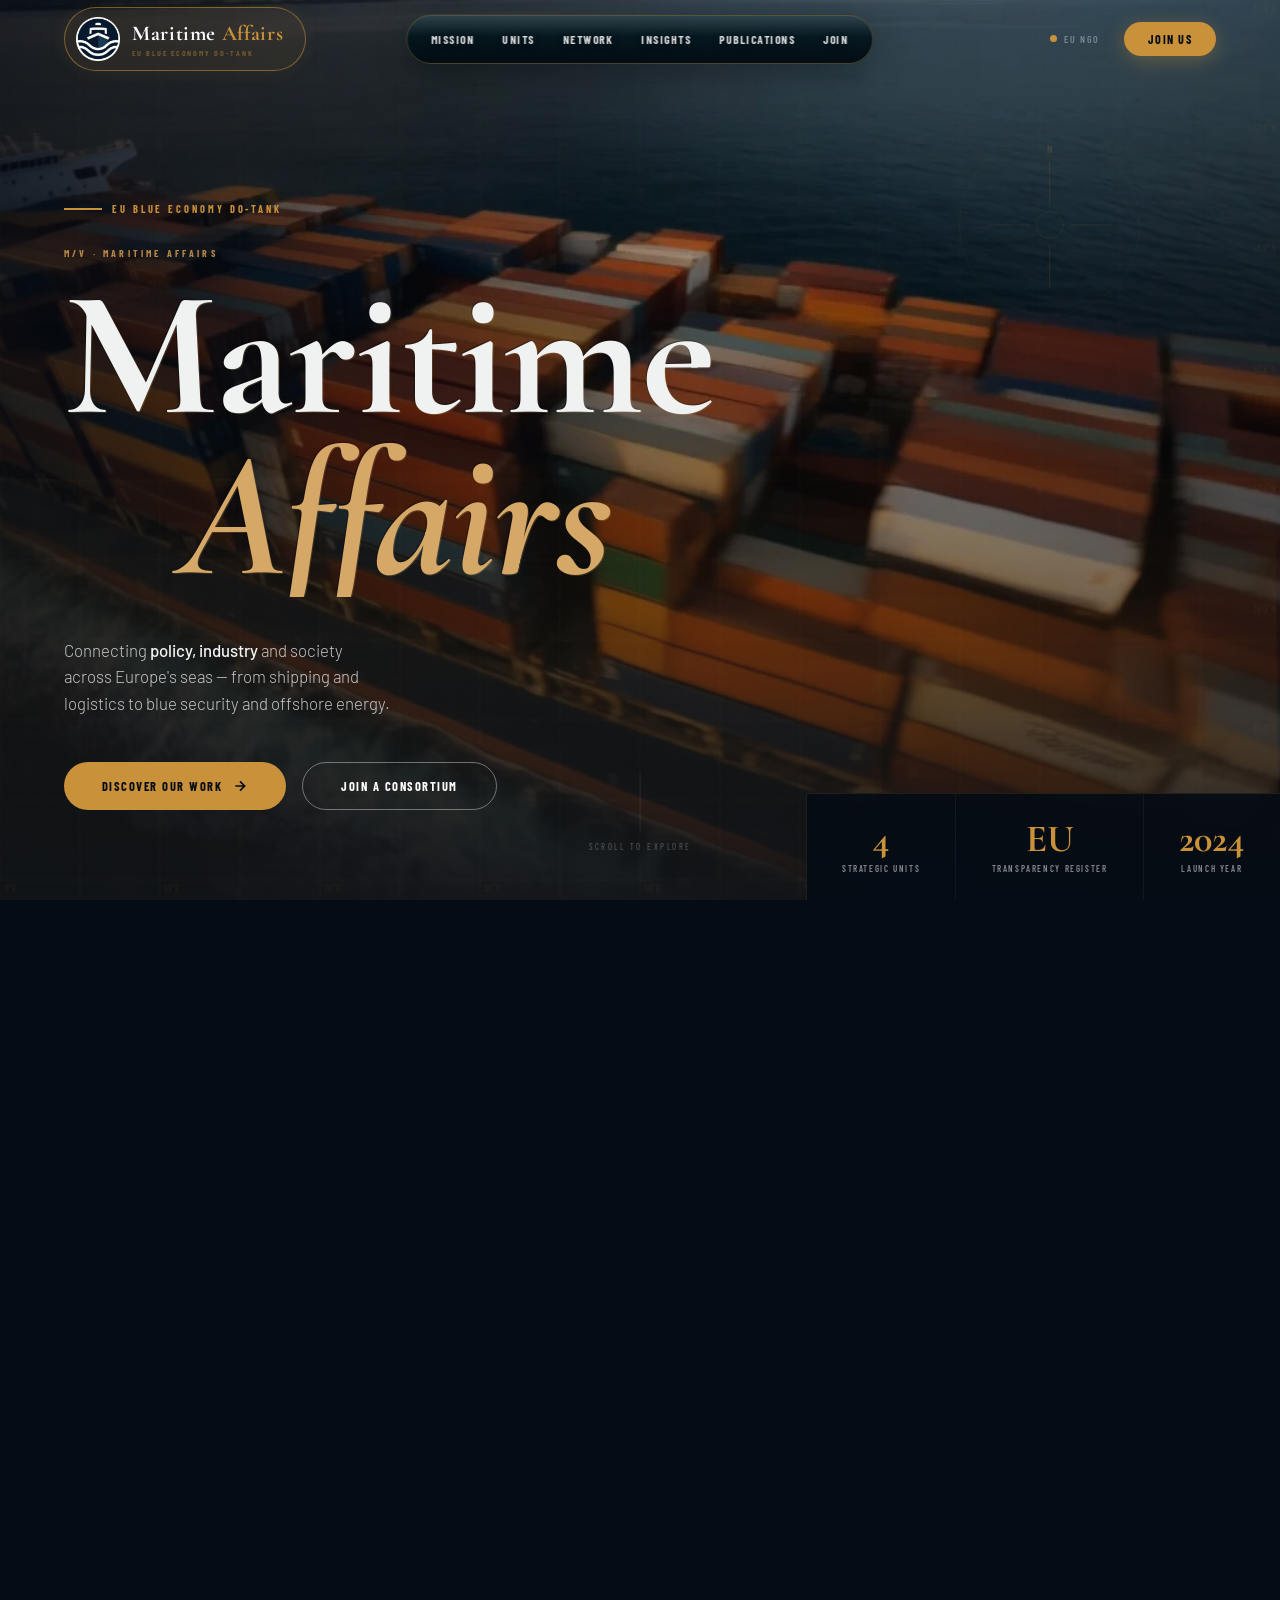
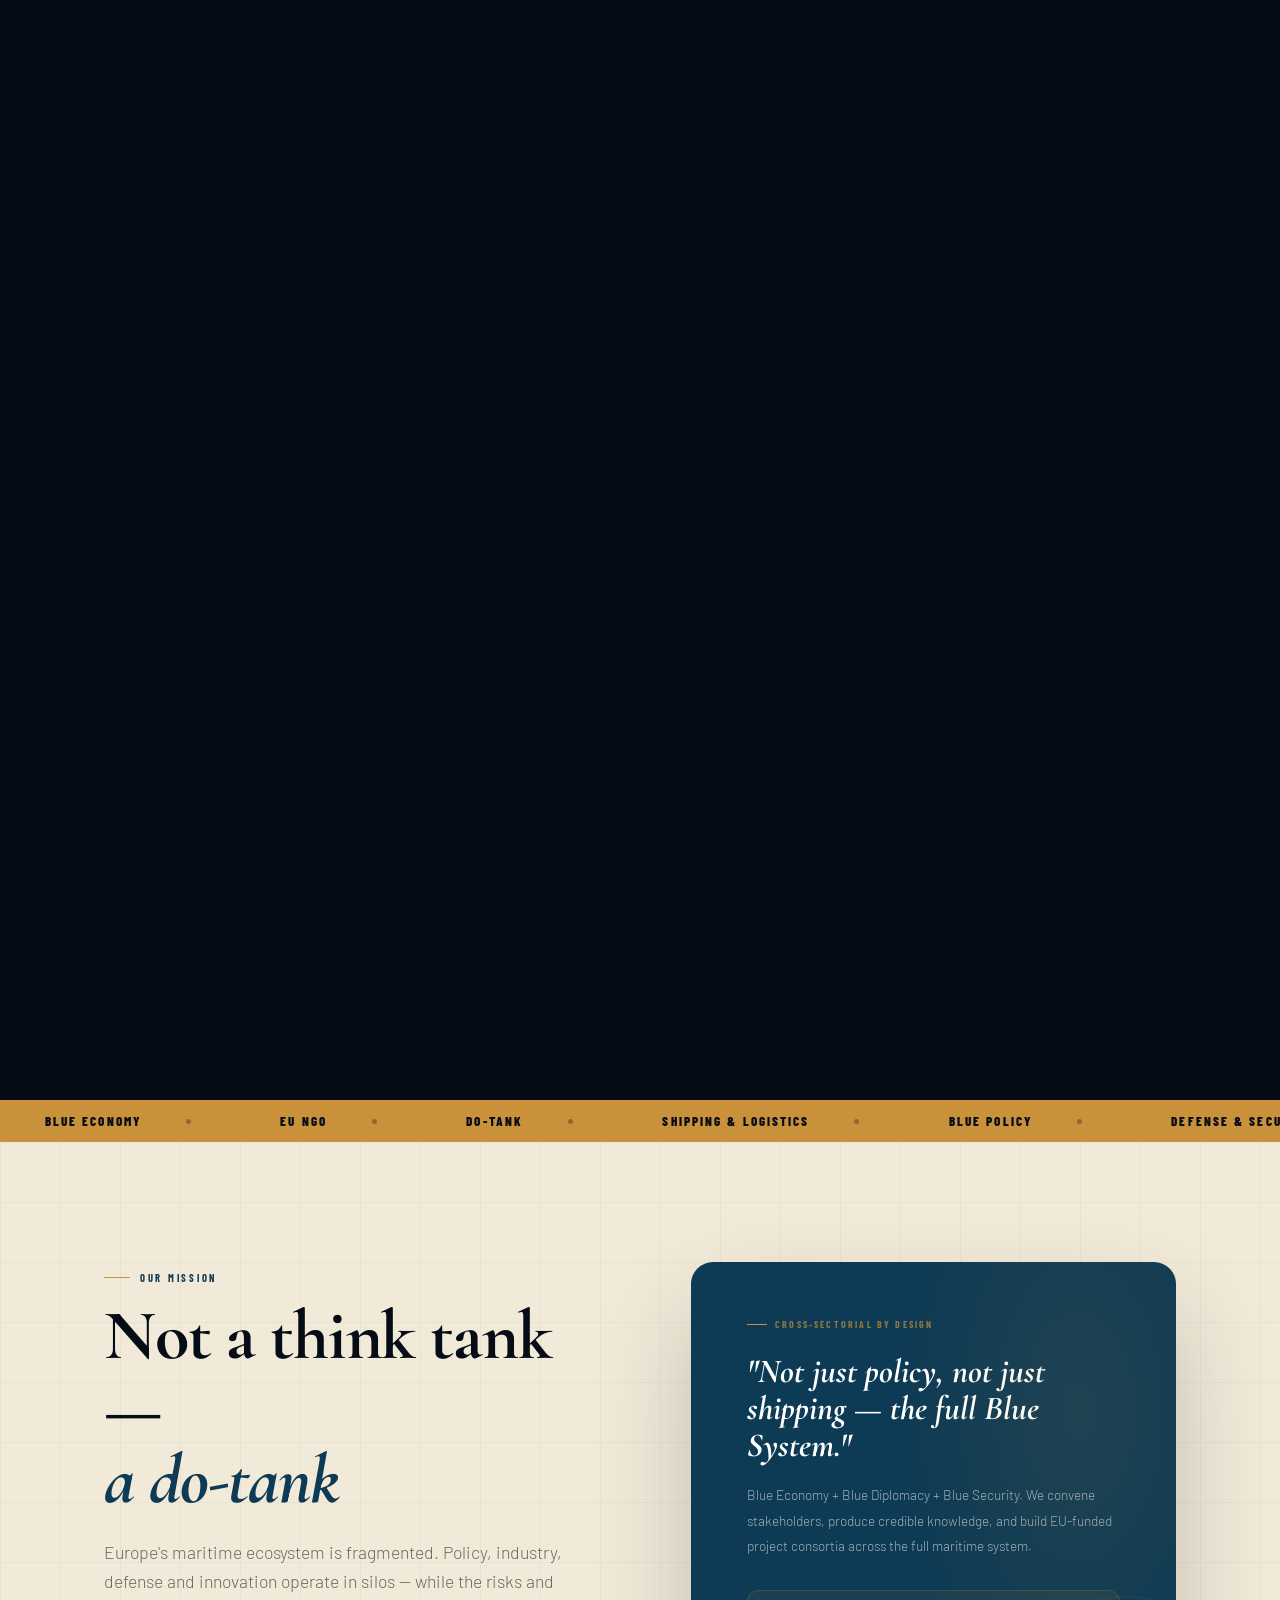
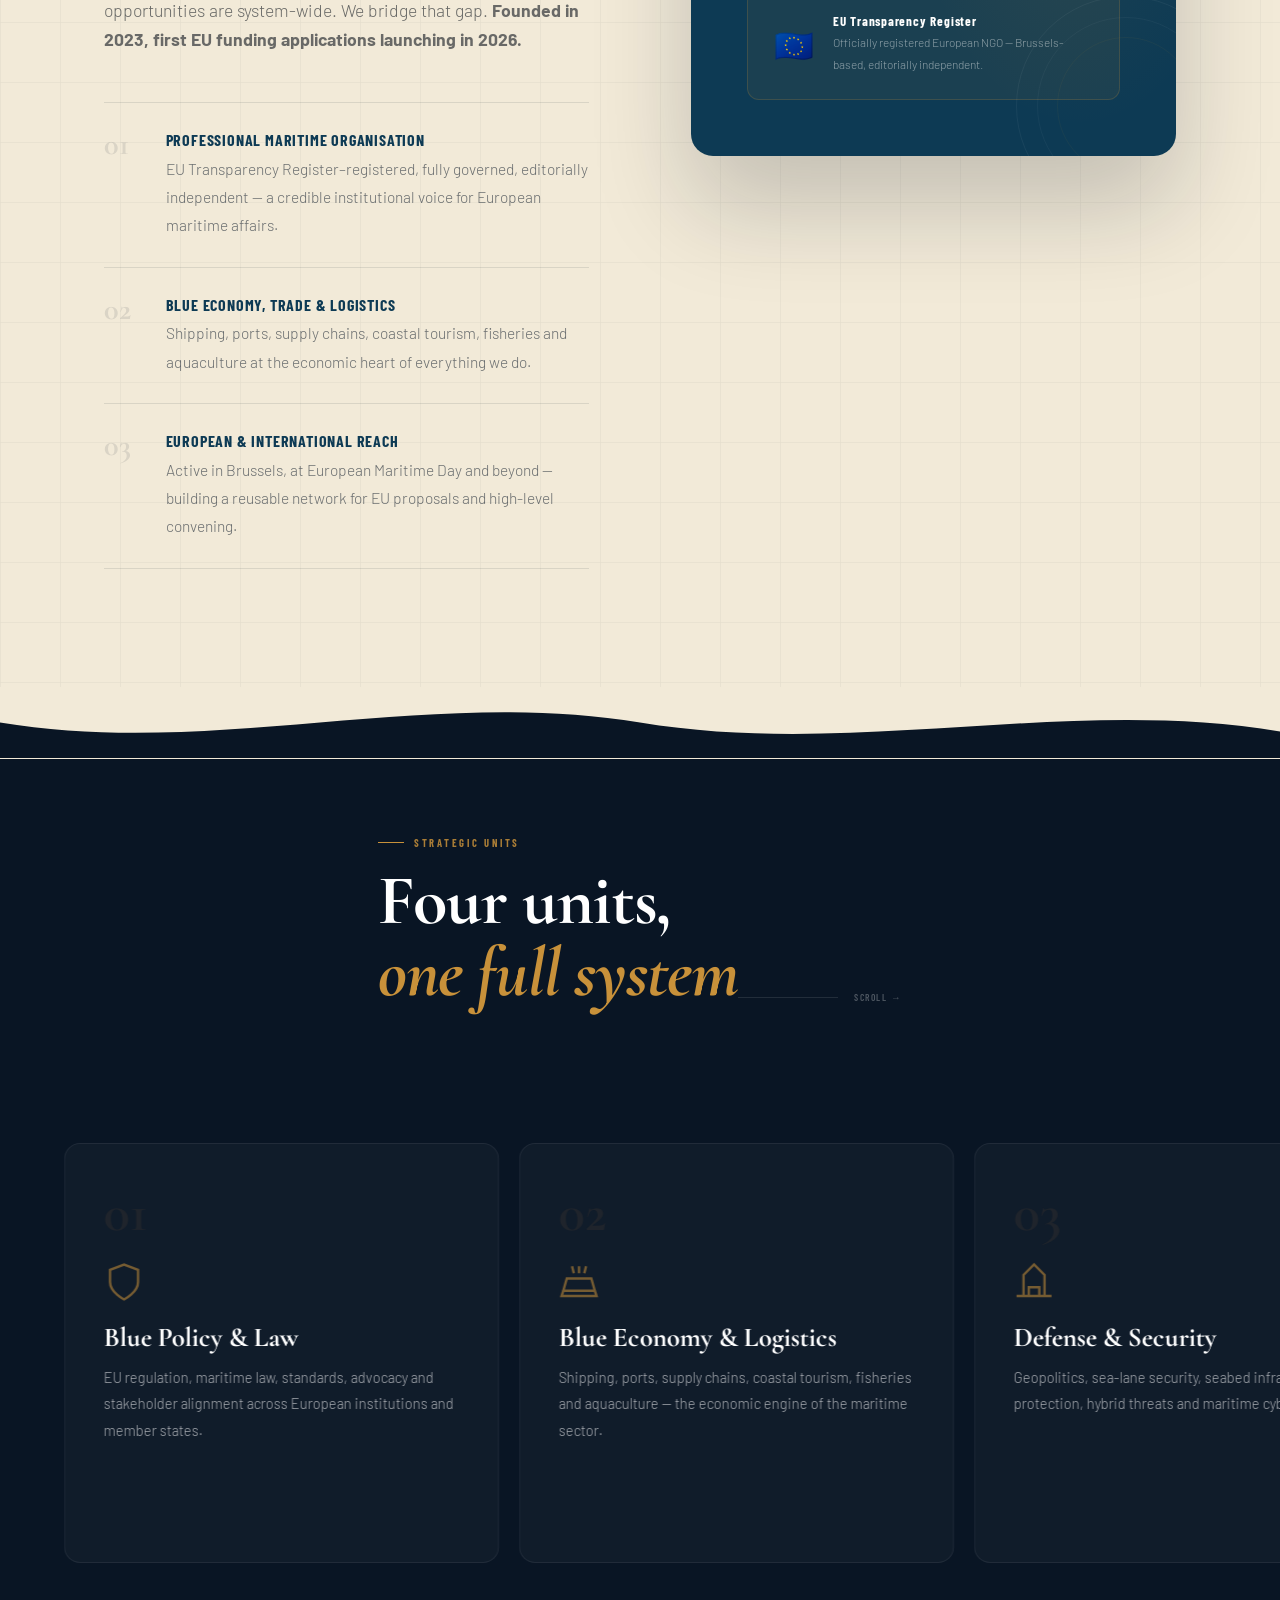
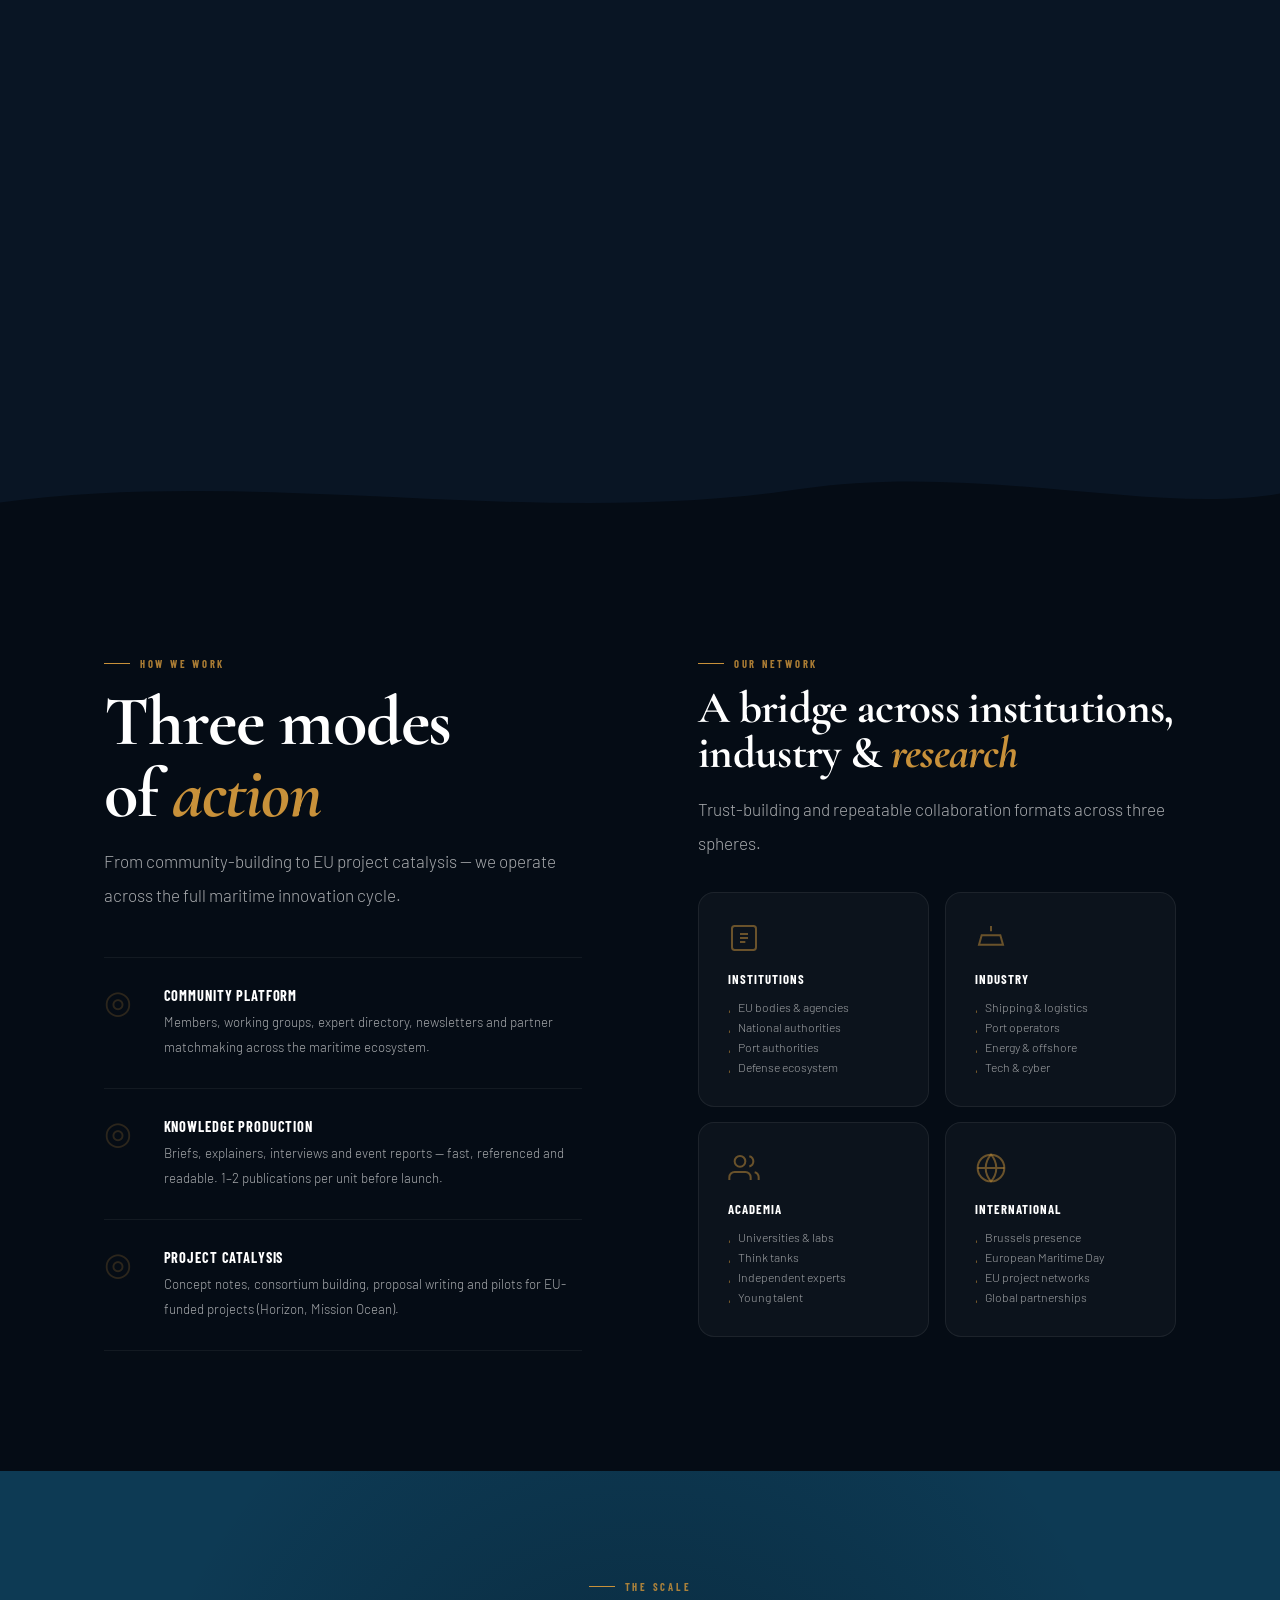
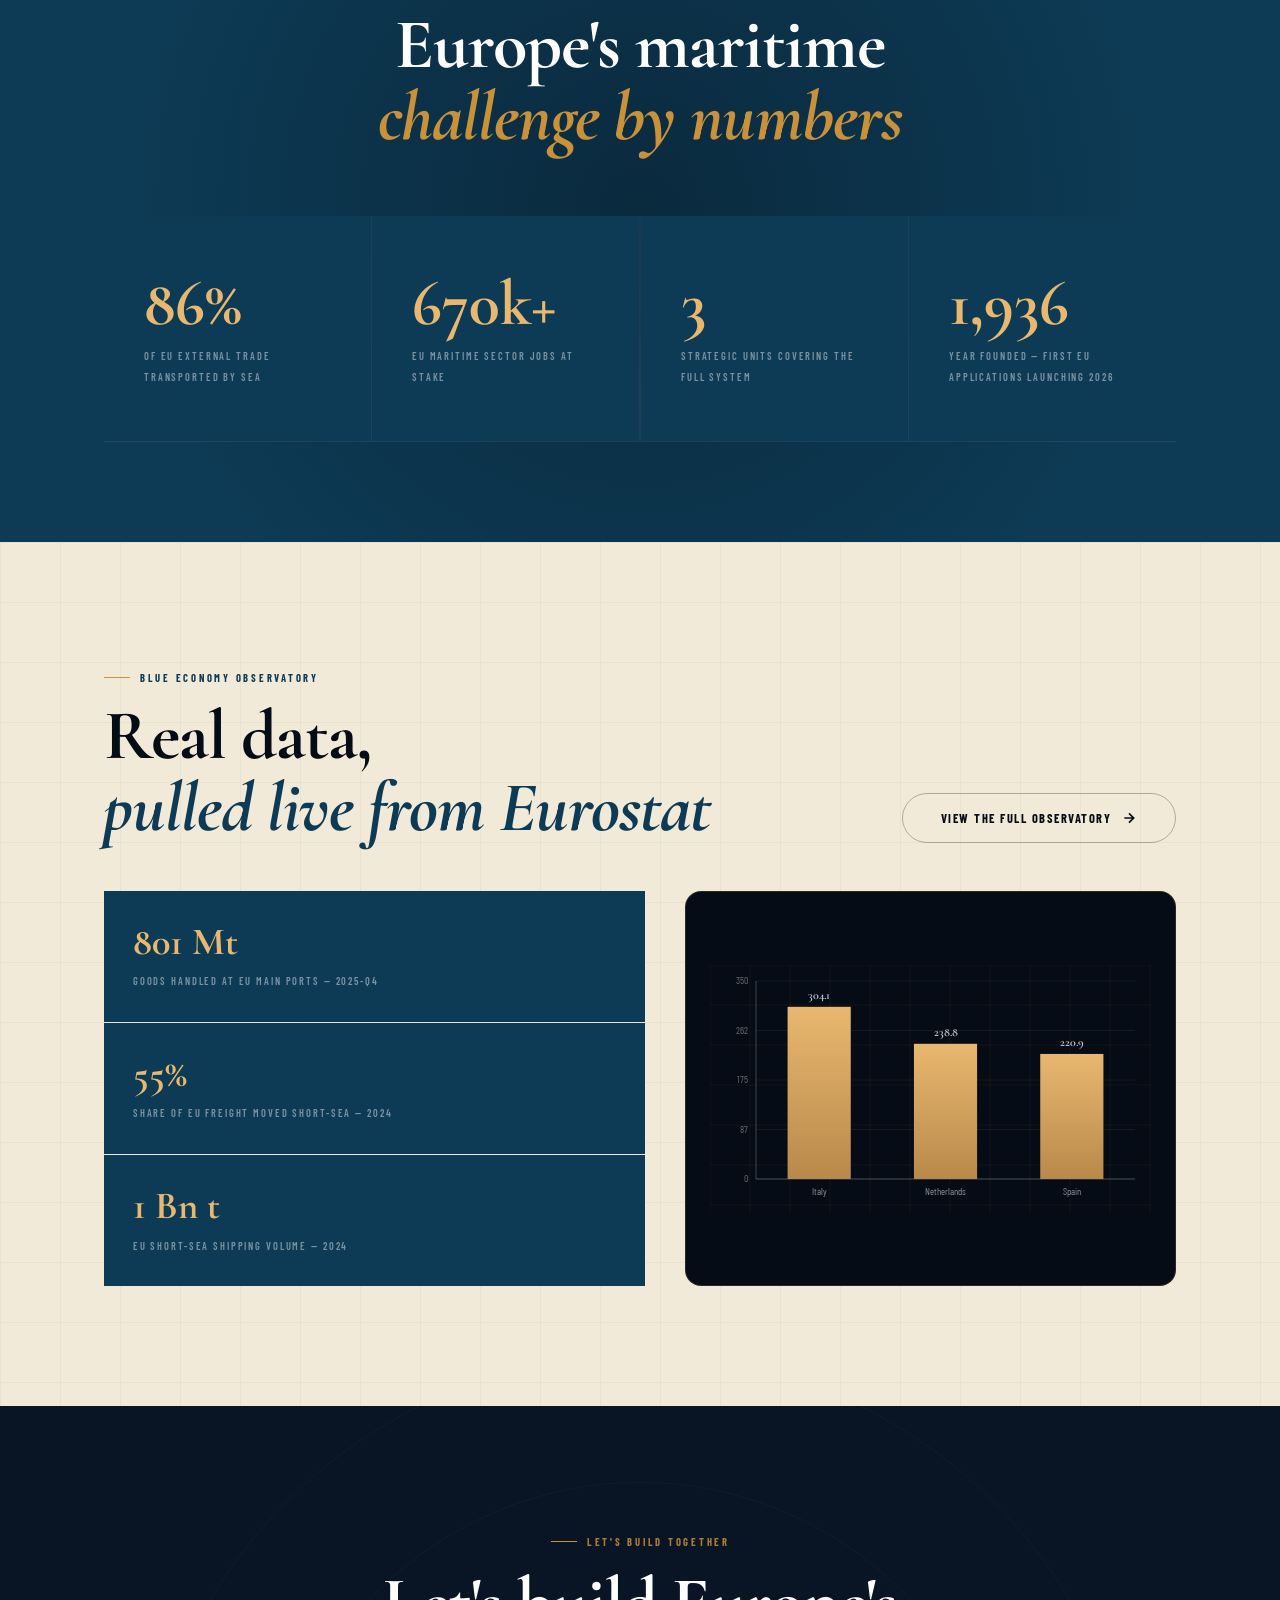
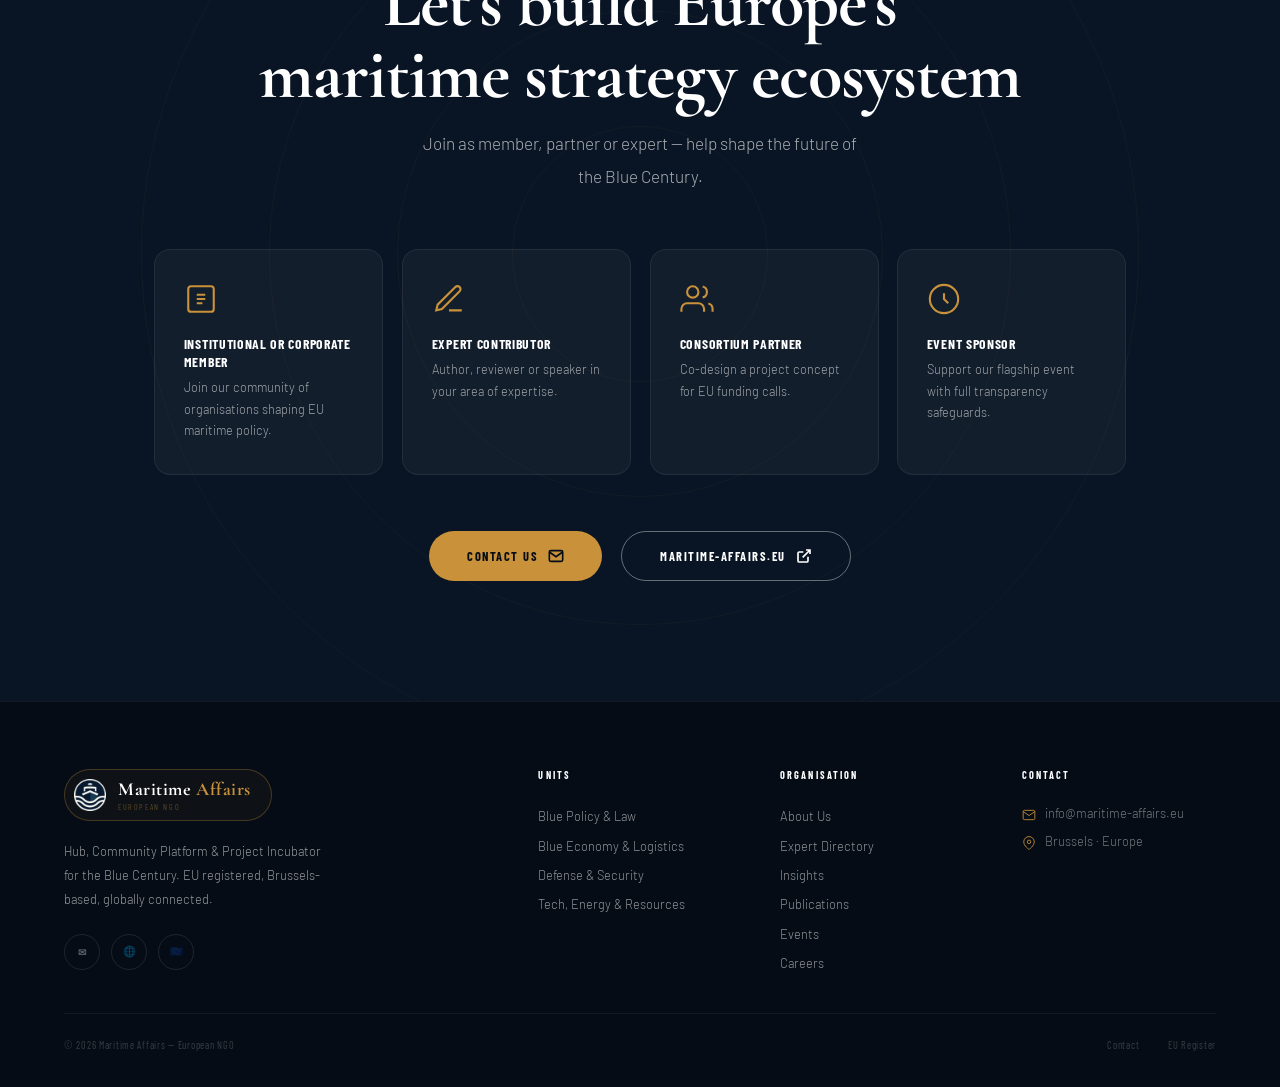
==== commit 58d6825b: "Add Blue Economy Observatory: real Eurostat data section + homepage teaser New insights.html page an" ====
--- a/index.html
+++ b/index.html
@@ -161,6 +161,7 @@
       <li><a href="#mission">Mission</a></li>
       <li><a href="#units">Units</a></li>
       <li><a href="#network">Network</a></li>
+      <li><a href="insights.html">Insights</a></li>
       <li><a href="publications.html">Publications</a></li>
       <li><a href="#contact">Join</a></li>
     </ul>
@@ -188,8 +189,9 @@
     <li><a href="#mission"><span class="dl-n">01</span><span class="dl-t">Mission</span></a></li>
     <li><a href="#units"><span class="dl-n">02</span><span class="dl-t">Units</span></a></li>
     <li><a href="#network"><span class="dl-n">03</span><span class="dl-t">Network</span></a></li>
-    <li><a href="publications.html"><span class="dl-n">04</span><span class="dl-t">Publications</span></a></li>
-    <li><a href="#contact"><span class="dl-n">05</span><span class="dl-t">Join Us</span></a></li>
+    <li><a href="insights.html"><span class="dl-n">04</span><span class="dl-t">Insights</span></a></li>
+    <li><a href="publications.html"><span class="dl-n">05</span><span class="dl-t">Publications</span></a></li>
+    <li><a href="#contact"><span class="dl-n">06</span><span class="dl-t">Join Us</span></a></li>
   </ul>
   <div class="drawer-foot">
     <a href="mailto:info@maritime-affairs.eu">info@maritime-affairs.eu</a>
@@ -628,6 +630,57 @@
 
 
 
+<!-- INSIGHTS TEASER — Blue Economy Observatory (see insights.html + data-section.md) -->
+
+<section class="sec obs-teaser" id="insights">
+
+  <div class="wrap">
+
+    <div class="obs-teaser-head" data-r="up">
+
+      <div>
+        <div class="eyebrow dark" data-r="left">Blue Economy Observatory</div>
+        <h2 class="h2 on-light" data-r="up" data-rd="100">Real data,<br><em>pulled live from Eurostat</em></h2>
+      </div>
+
+      <a href="insights.html" class="btn btn-line obs-teaser-link" data-r="right" data-rd="150">View the full Observatory <svg viewBox="0 0 24 24" fill="none" stroke="currentColor" stroke-width="2.5"><path d="M5 12h14M12 5l7 7-7 7"/></svg></a>
+
+    </div>
+
+    <div class="obs-teaser-grid">
+
+      <div class="nums-grid obs-teaser-stats" data-r="up" data-rd="200">
+
+        <div class="num-cell">
+          <span class="num-val" data-obs-stat="total-goods" data-count="837.1" data-suffix=" Mt">837.1 Mt</span>
+          <span class="num-lbl">Goods handled at EU main ports — 2025-Q4</span>
+        </div>
+
+        <div class="num-cell">
+          <span class="num-val" data-obs-stat="shortsea-share" data-count="58.3" data-suffix="%">58.3%</span>
+          <span class="num-lbl">Share of EU freight moved short-sea — 2024</span>
+        </div>
+
+        <div class="num-cell">
+          <span class="num-val" data-obs-stat="shortsea-volume" data-count="1.65" data-suffix=" Bn t">1.65 Bn t</span>
+          <span class="num-lbl">EU short-sea shipping volume — 2024</span>
+        </div>
+
+      </div>
+
+      <div class="obs-teaser-chart" data-r="up" data-rd="300">
+        <canvas id="obs-bar-canvas" width="640" height="360" role="img"
+          aria-label="Bar chart: short-sea shipping tonnes by country, 2024 — Italy 304.1 million tonnes, Netherlands 238.8 million tonnes, Spain 220.9 million tonnes"></canvas>
+      </div>
+
+    </div>
+
+  </div>
+
+</section>
+
+
+
 <!-- CTA -->
 
 <section class="sec sec-cta" id="contact">
@@ -698,7 +751,7 @@
 
     <div class="ft-col"><h5>Units</h5><ul><li><a href="#units">Blue Policy & Law</a></li><li><a href="#units">Blue Economy & Logistics</a></li><li><a href="#units">Defense & Security</a></li><li><a href="#units">Tech, Energy & Resources</a></li></ul></div>
 
-    <div class="ft-col"><h5>Organisation</h5><ul><li><a href="#mission">About Us</a></li><li><a href="#network">Expert Directory</a></li><li><a href="publications.html">Publications</a></li><li><a href="#contact">Events</a></li><li><a href="mailto:info@maritime-affairs.eu?subject=Careers">Careers</a></li></ul></div>
+    <div class="ft-col"><h5>Organisation</h5><ul><li><a href="#mission">About Us</a></li><li><a href="#network">Expert Directory</a></li><li><a href="insights.html">Insights</a></li><li><a href="publications.html">Publications</a></li><li><a href="#contact">Events</a></li><li><a href="mailto:info@maritime-affairs.eu?subject=Careers">Careers</a></li></ul></div>
 
     <div class="ft-col">
 
@@ -728,6 +781,8 @@
 
 <script src="js/canvas.js"></script>
 
+<script src="js/observatory.js"></script>
+
 <script src="js/main.js"></script>
 
 </body>
--- a/css/style.css
+++ b/css/style.css
@@ -388,19 +388,19 @@
 .units-track-fill { position: absolute; inset-y: 0; left: 0; background: var(--gold); width: 0%; transition: width .08s linear; }
 .units-hint { font-family: var(--ff-c); font-size: .6rem; font-weight: 600; letter-spacing: .16em; text-transform: uppercase; color: rgba(255,255,255,.28); }
 .units-cards { flex: 1; display: flex; align-items: center; gap: 20px; padding: 0 5vw; will-change: transform; }
-.u-card { flex-shrink: 0; width: clamp(280px, 31vw, 440px); background: rgba(255,255,255,.03); border: 1px solid rgba(255,255,255,.07); border-radius: 16px; padding: 3rem 2.6rem; position: relative; overflow: hidden; cursor: default; transition: background .5s var(--ease), border-color .5s, transform .5s var(--ease); }
+.u-card { flex-shrink: 0; width: clamp(300px, 34vw, 480px); height: 420px; background: rgba(255,255,255,.03); border: 1px solid rgba(255,255,255,.07); border-radius: 16px; padding: 2.6rem 2.4rem; position: relative; overflow: hidden; cursor: default; transition: background .5s var(--ease), border-color .5s, transform .5s var(--ease); }
 .u-card::after { content: ''; position: absolute; top: 0; left: 0; right: 0; height: 2px; background: linear-gradient(90deg, var(--gold), var(--gold-l)); transform: scaleX(0); transform-origin: left; transition: transform .5s var(--ease); }
 .u-card:hover { background: rgba(26,95,122,.3); border-color: rgba(200,145,58,.2); transform: translateY(-8px); }
 .u-card:hover::after { transform: scaleX(1); }
 .u-glow { position: absolute; width: 260px; height: 260px; border-radius: 50%; background: radial-gradient(circle, rgba(200,145,58,.09) 0%, transparent 70%); pointer-events: none; transform: translate(-50%,-50%); opacity: 0; transition: opacity .4s; }
 .u-card:hover .u-glow { opacity: 1; }
-.u-n { font-family: var(--ff-d); font-size: 4rem; font-weight: 700; color: rgba(200,145,58,.08); line-height: 1; margin-bottom: 1.6rem; transition: color .4s; }
+.u-n { font-family: var(--ff-d); font-size: 3.4rem; font-weight: 700; color: rgba(200,145,58,.08); line-height: 1; margin-bottom: 1.3rem; transition: color .4s; }
 .u-card:hover .u-n { color: rgba(200,145,58,.2); }
-.u-icon { width: 46px; height: 46px; color: rgba(200,145,58,.55); margin-bottom: 1.2rem; transition: all .45s var(--ease); }
+.u-icon { width: 42px; height: 42px; color: rgba(200,145,58,.55); margin-bottom: 1.1rem; transition: all .45s var(--ease); }
 .u-card:hover .u-icon { color: var(--gold); transform: scale(1.1) rotate(-9deg); }
-.u-card h3 { font-family: var(--ff-d); font-size: 1.65rem; font-weight: 700; color: var(--white); margin-bottom: .8rem; line-height: 1.1; }
-.u-card p { font-size: .83rem; font-weight: 300; color: rgba(255,255,255,.64); line-height: 1.88; }
-.u-tag { display: inline-block; margin-top: 1.5rem; font-family: var(--ff-c); font-size: .6rem; font-weight: 700; letter-spacing: .18em; text-transform: uppercase; color: var(--gold); border: 1px solid rgba(200,145,58,.22); padding: 5px 14px; border-radius: 100px; opacity: 0; transform: translateY(8px); transition: all .45s var(--ease); }
+.u-card h3 { font-family: var(--ff-d); font-size: 1.7rem; font-weight: 700; color: var(--white); margin-bottom: .7rem; line-height: 1.1; }
+.u-card p { font-size: .9rem; font-weight: 300; color: rgba(255,255,255,.64); line-height: 1.85; }
+.u-tag { display: inline-block; margin-top: 1.4rem; font-family: var(--ff-c); font-size: .62rem; font-weight: 700; letter-spacing: .18em; text-transform: uppercase; color: var(--gold); border: 1px solid rgba(200,145,58,.22); padding: 5px 14px; border-radius: 100px; opacity: 0; transform: translateY(8px); transition: all .45s var(--ease); }
 .u-card:hover .u-tag { opacity: 1; transform: none; background: rgba(200,145,58,.07); }
 
 /* HOW WE WORK */
@@ -439,6 +439,58 @@
 .num-val { display: block; font-family: var(--ff-d); font-size: clamp(2.8rem,5vw,4.5rem); font-weight: 700; color: var(--gold-l); line-height: 1; margin-bottom: .5rem; }
 .num-lbl { font-family: var(--ff-c); font-size: .65rem; font-weight: 600; letter-spacing: .18em; text-transform: uppercase; color: rgba(255,255,255,.45); line-height: 1.6; }
 
+/* BLUE ECONOMY OBSERVATORY — homepage teaser (#insights) + insights.html.
+   See data-section.md for background. Stat tiles reuse .nums-grid/.num-cell/
+   .num-val as-is (populated live by js/observatory.js); chart panels are
+   dark "engraved chart" boxes so js/observatory.js's canvas colors (tuned
+   for a dark ground) read correctly regardless of the section's own
+   background. */
+
+.obs-teaser { background: var(--chart); color: var(--ink); position: relative; overflow: hidden; }
+.obs-teaser::before { content: ''; position: absolute; inset: 0; pointer-events: none; opacity: .06; background-image: linear-gradient(rgba(9,21,36,.6) 1px, transparent 1px), linear-gradient(90deg, rgba(9,21,36,.6) 1px, transparent 1px); background-size: 60px 60px; }
+.obs-teaser-head { position: relative; z-index: 1; display: flex; justify-content: space-between; align-items: flex-end; gap: 2rem; flex-wrap: wrap; margin-bottom: 3rem; }
+.obs-teaser-link { color: var(--ink); border: 1px solid rgba(5,12,21,.28); flex-shrink: 0; }
+.obs-teaser-link:hover { border-color: var(--ink); background: rgba(5,12,21,.06); }
+.obs-teaser-grid { position: relative; z-index: 1; display: grid; grid-template-columns: 1.1fr 1fr; gap: 2.5rem; align-items: stretch; }
+.obs-teaser-stats.nums-grid { grid-template-columns: 1fr; grid-auto-rows: 1fr; margin-top: 0; }
+.obs-teaser-stats .num-cell { padding: 2rem 1.8rem; }
+.obs-teaser-stats .num-val { font-size: clamp(2rem,3vw,2.6rem); }
+.obs-teaser-chart { background: var(--ink); border-radius: 16px; padding: 1.5rem; border: 1px solid rgba(184,137,74,.22); display: flex; align-items: center; }
+.obs-teaser-chart canvas { width: 100%; height: auto; display: block; }
+
+/* insights.html — intro band */
+.obs-hero { background: var(--ink); padding: 168px 0 70px; position: relative; }
+.obs-hero p { max-width: 620px; }
+
+/* insights.html — headline stat tiles: same look as homepage Numbers, plus
+   a small delta tag under the label. Only 3 tiles here (vs. 4 on the
+   homepage Numbers section), so the column count is overridden rather than
+   inherited — repeat(4,1fr) would leave a visible empty 4th track. */
+.obs-stats.sec-nums { padding-top: 70px; }
+.obs-stats .nums-grid { grid-template-columns: repeat(3,1fr); }
+.obs-delta { display: inline-block; margin-top: .8rem; font-family: var(--ff-c); font-size: .6rem; font-weight: 700; letter-spacing: .12em; color: var(--gold-l); }
+
+/* insights.html — chart panels */
+.obs-charts { padding-top: 90px; }
+.obs-chart-grid { display: grid; grid-template-columns: 1fr 1fr; gap: 2rem; }
+.obs-chart-panel { background: var(--deep); border: 1px solid rgba(184,137,74,.2); border-radius: 16px; padding: 1.9rem 1.9rem 1.4rem; }
+.obs-chart-panel h3 { font-family: var(--ff-c); font-size: .72rem; font-weight: 700; letter-spacing: .14em; text-transform: uppercase; color: rgba(239,242,241,.75); margin-bottom: 1.2rem; }
+.obs-chart-panel canvas { width: 100%; height: auto; display: block; }
+.obs-chart-note { margin-top: 1rem; font-size: .82rem; font-weight: 300; color: rgba(255,255,255,.5); line-height: 1.6; }
+
+/* insights.html — Fleet Watch phase-2 placeholder */
+.obs-fleetwatch { padding-top: 30px; }
+.obs-fw-panel { border: 1px dashed rgba(200,145,58,.32); border-radius: 16px; padding: 2.6rem; text-align: center; max-width: 620px; margin: 0 auto; }
+.obs-fw-tag { display: inline-block; margin-bottom: 1rem; padding: 5px 14px; border-radius: 100px; background: rgba(200,145,58,.1); border: 1px solid rgba(200,145,58,.3); color: var(--gold-l); font-family: var(--ff-c); font-size: .6rem; font-weight: 700; letter-spacing: .16em; text-transform: uppercase; }
+.obs-fw-panel h3 { font-family: var(--ff-d); font-size: 1.6rem; color: var(--white); margin-bottom: .8rem; }
+.obs-fw-panel p { font-size: .92rem; font-weight: 300; color: rgba(255,255,255,.55); line-height: 1.7; }
+
+/* insights.html — sourcing line */
+.obs-source { padding: 2.5rem 0 4rem; border-top: 1px solid rgba(255,255,255,.06); margin-top: 3rem; }
+.obs-source p { text-align: center; font-size: .74rem; color: rgba(255,255,255,.4); font-family: var(--ff-b); line-height: 1.8; }
+.obs-source a { color: var(--gold-l); }
+.obs-source code { font-family: monospace; font-size: .72em; color: rgba(255,255,255,.5); }
+
 /* CTA */
 .sec-cta { background: var(--deep); text-align: center; position: relative; overflow: hidden; }
 .cta-rings { position: absolute; inset: 0; display: flex; align-items: center; justify-content: center; pointer-events: none; }
@@ -525,6 +577,7 @@
   .nums-grid { grid-template-columns:repeat(2,1fr); }
   .cta-grid { grid-template-columns:repeat(2,1fr); }
   .ft-grid { grid-template-columns:1fr 1fr; gap:2.5rem; }
+  .obs-teaser-grid, .obs-chart-grid { grid-template-columns:1fr; }
   .nav-links { display:none; }
   nav { padding: 0 3vw; }
   .ocean-pill { display: none; }
@@ -542,6 +595,8 @@
   .ft-grid { grid-template-columns:1fr; }
   .ft-bottom { flex-direction:column; text-align:center; }
   .net-grid { grid-template-columns:1fr; }
+  .obs-hero { padding-top: 130px; }
+  .obs-stats .nums-grid { grid-template-columns: 1fr; }
   #compass-cursor, #cursor-dot { display:none; }
 }
 
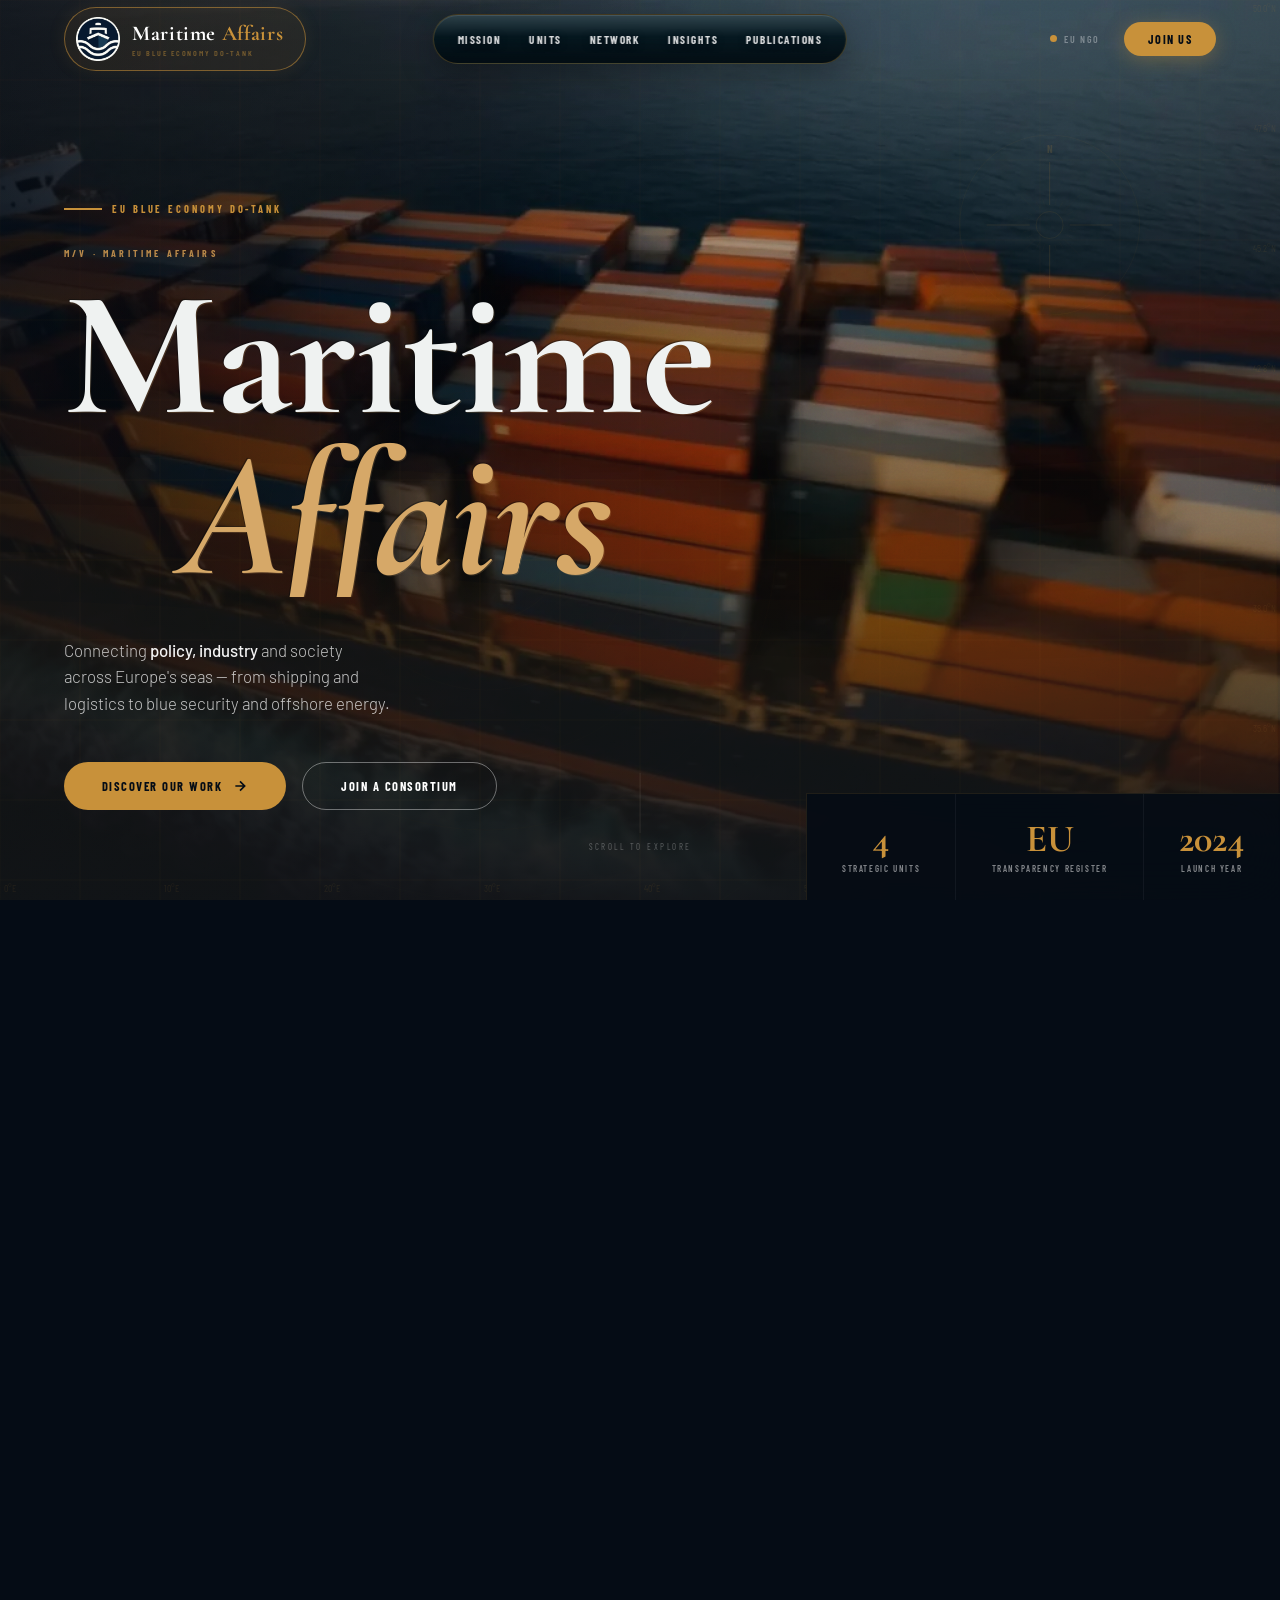
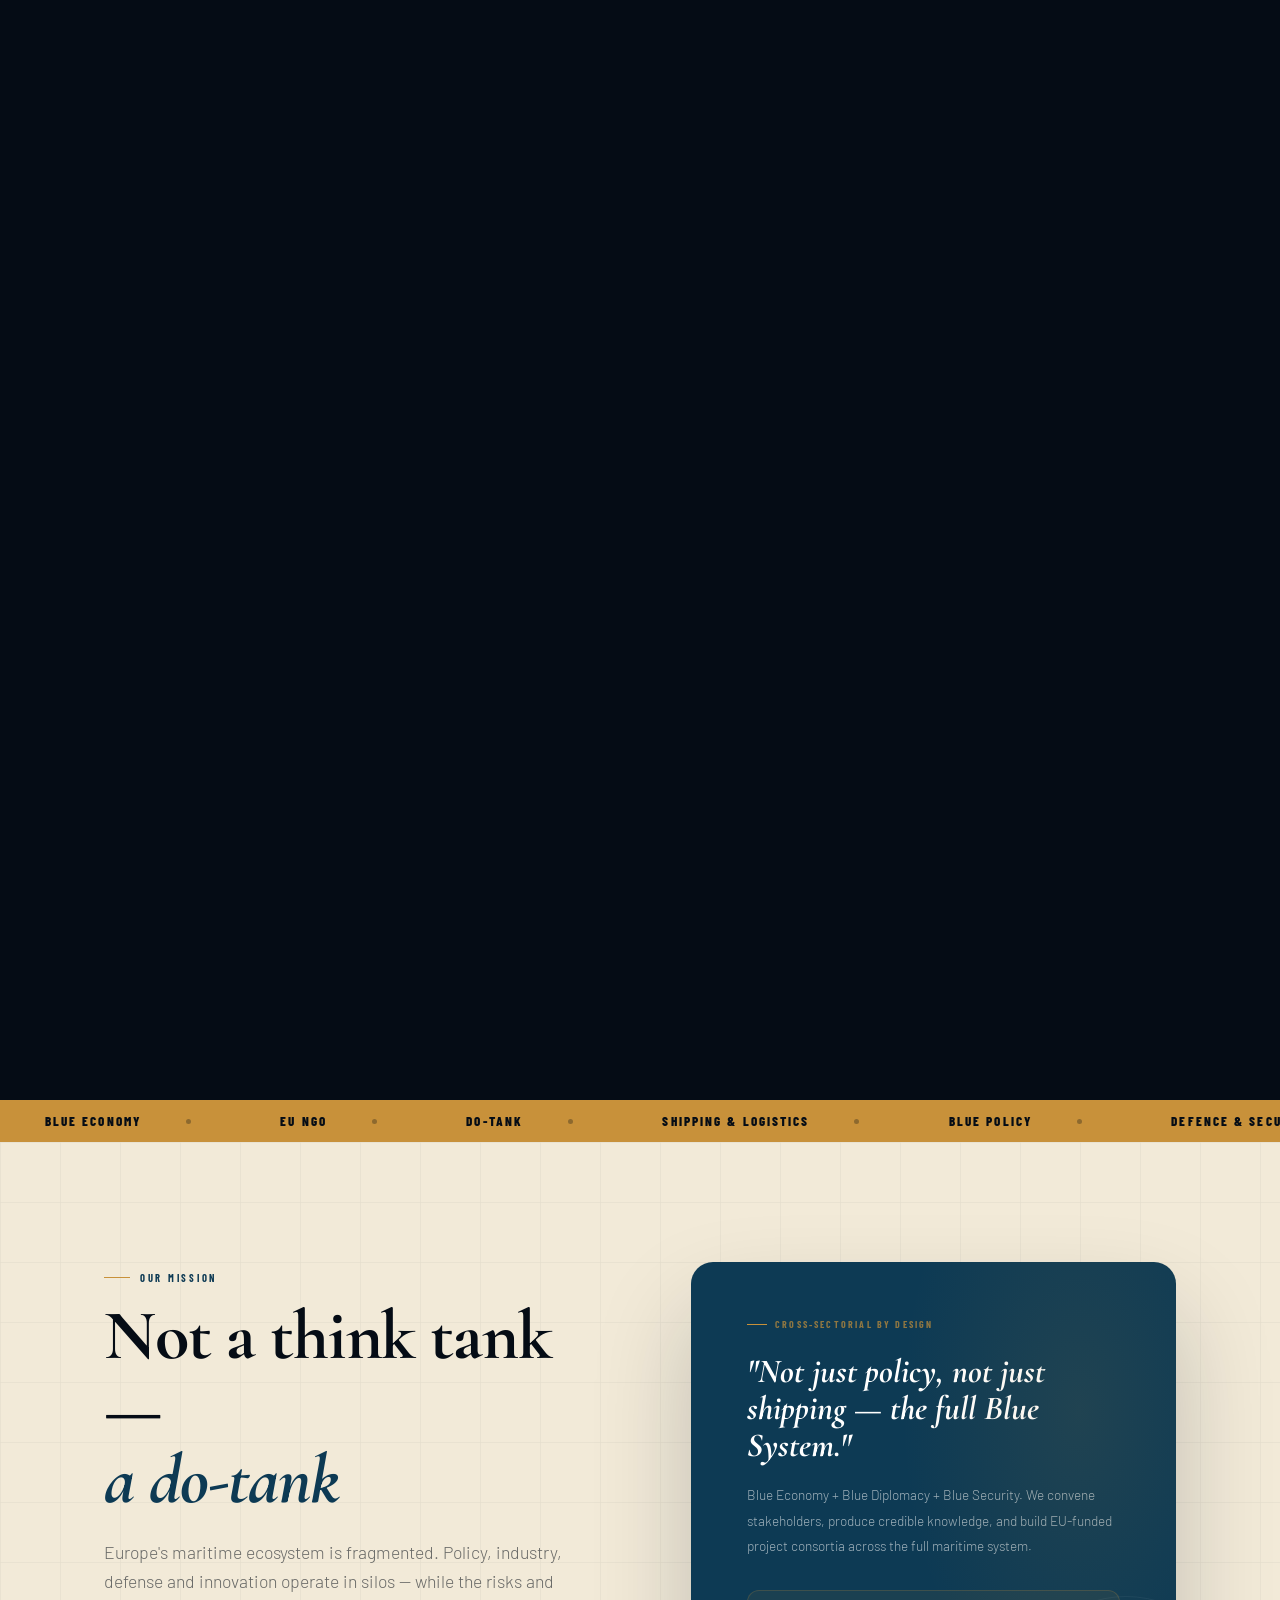
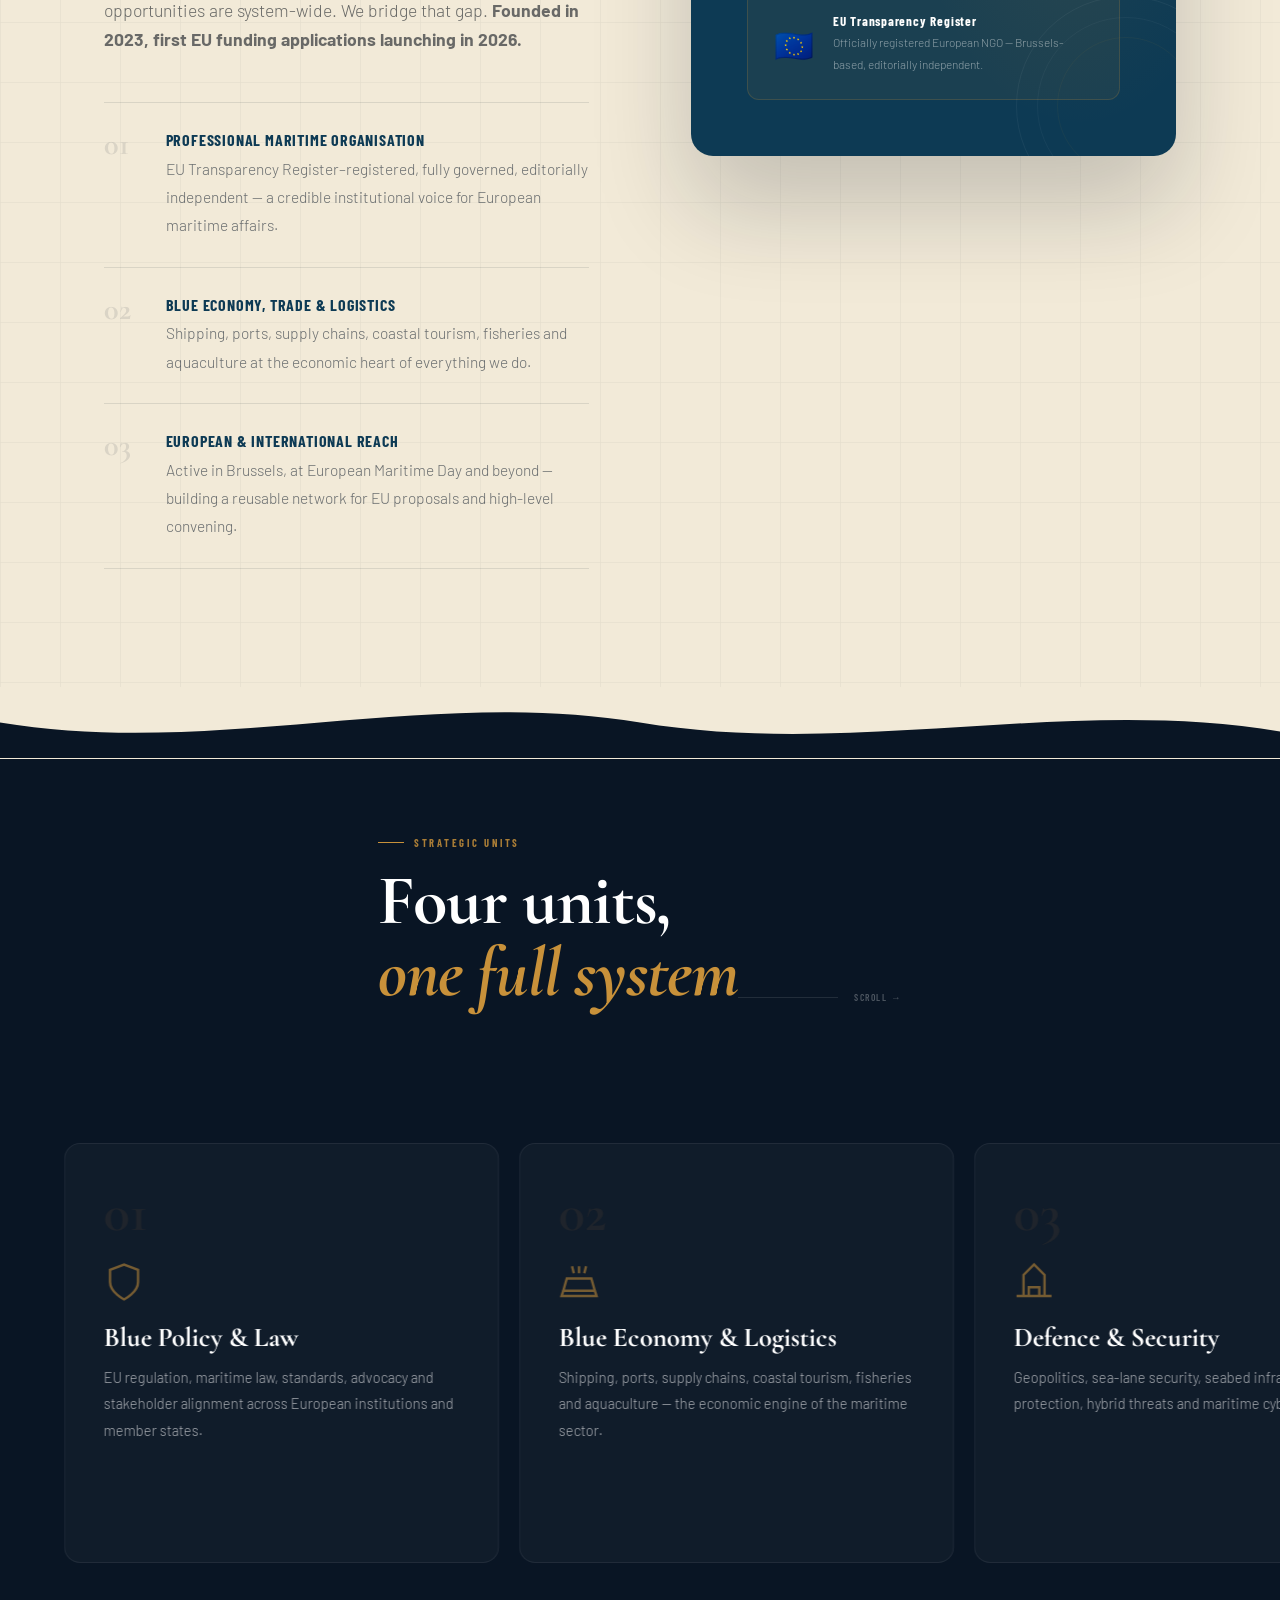
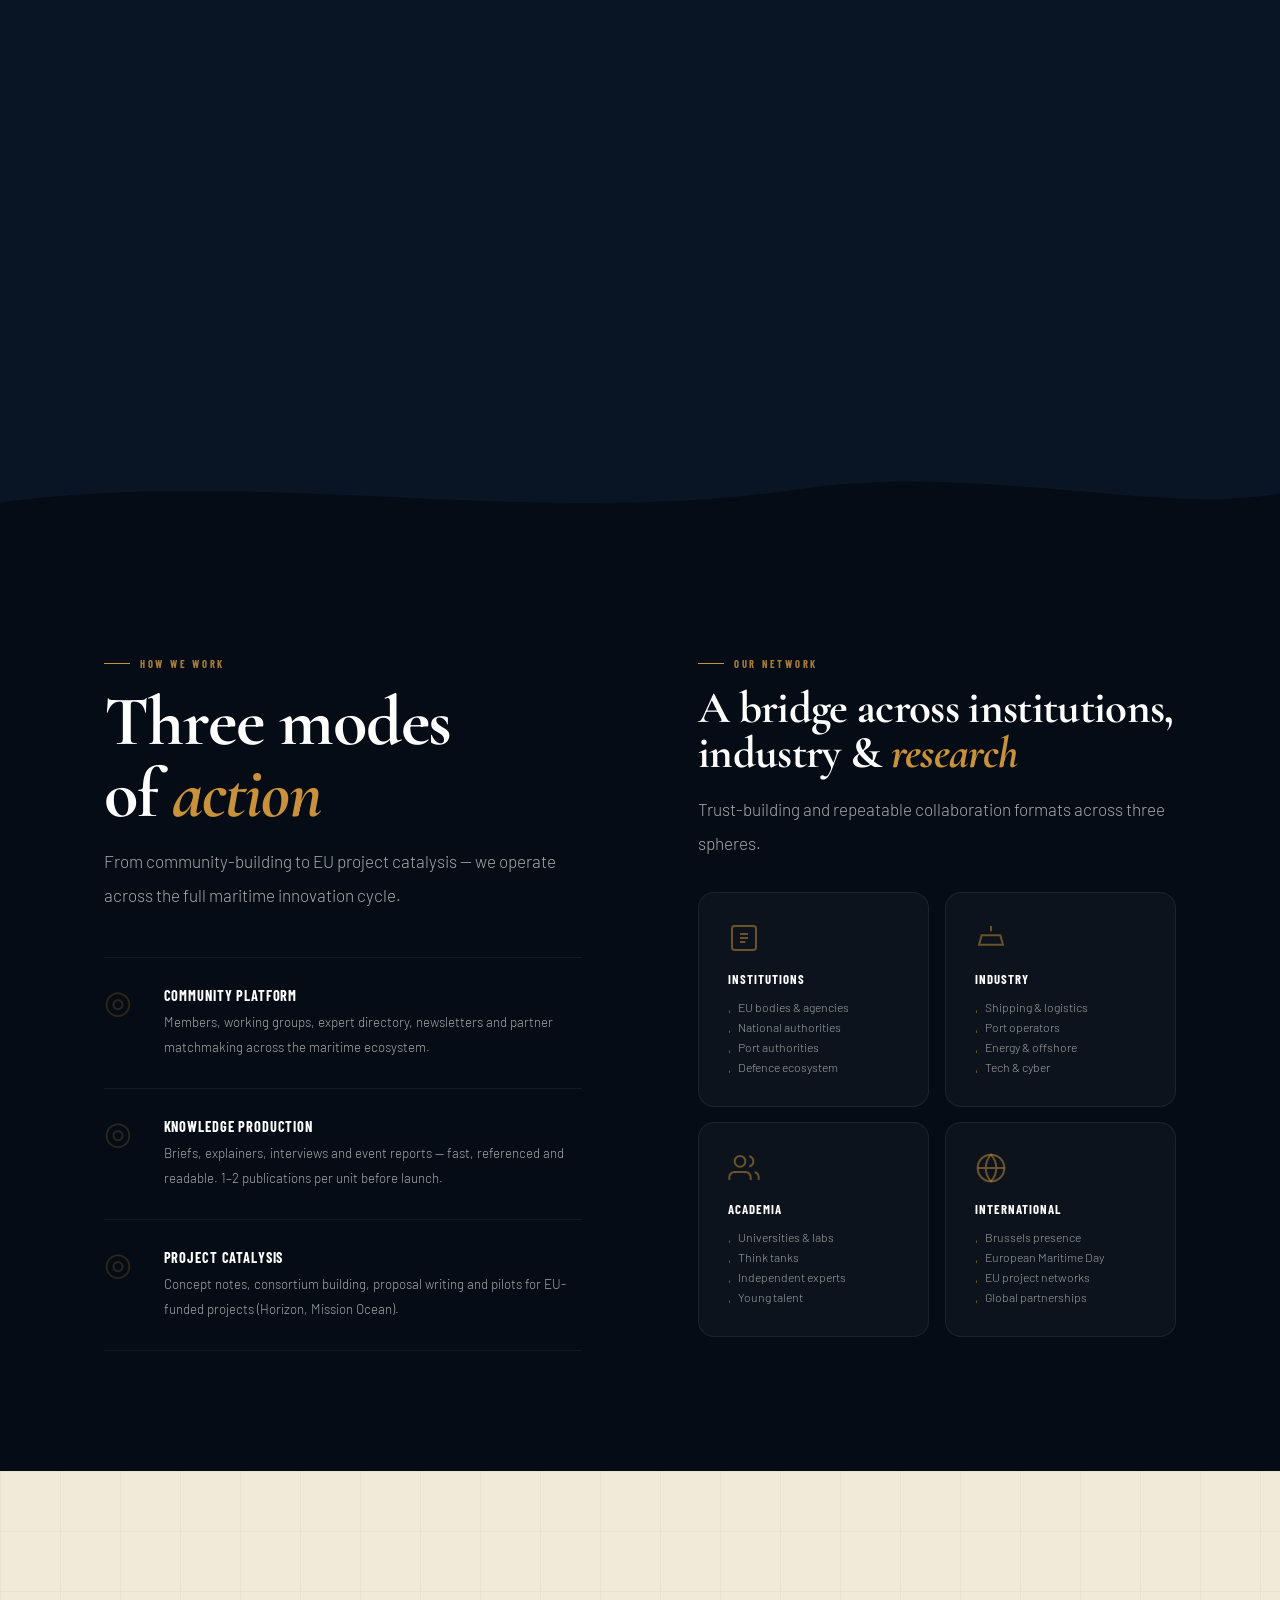
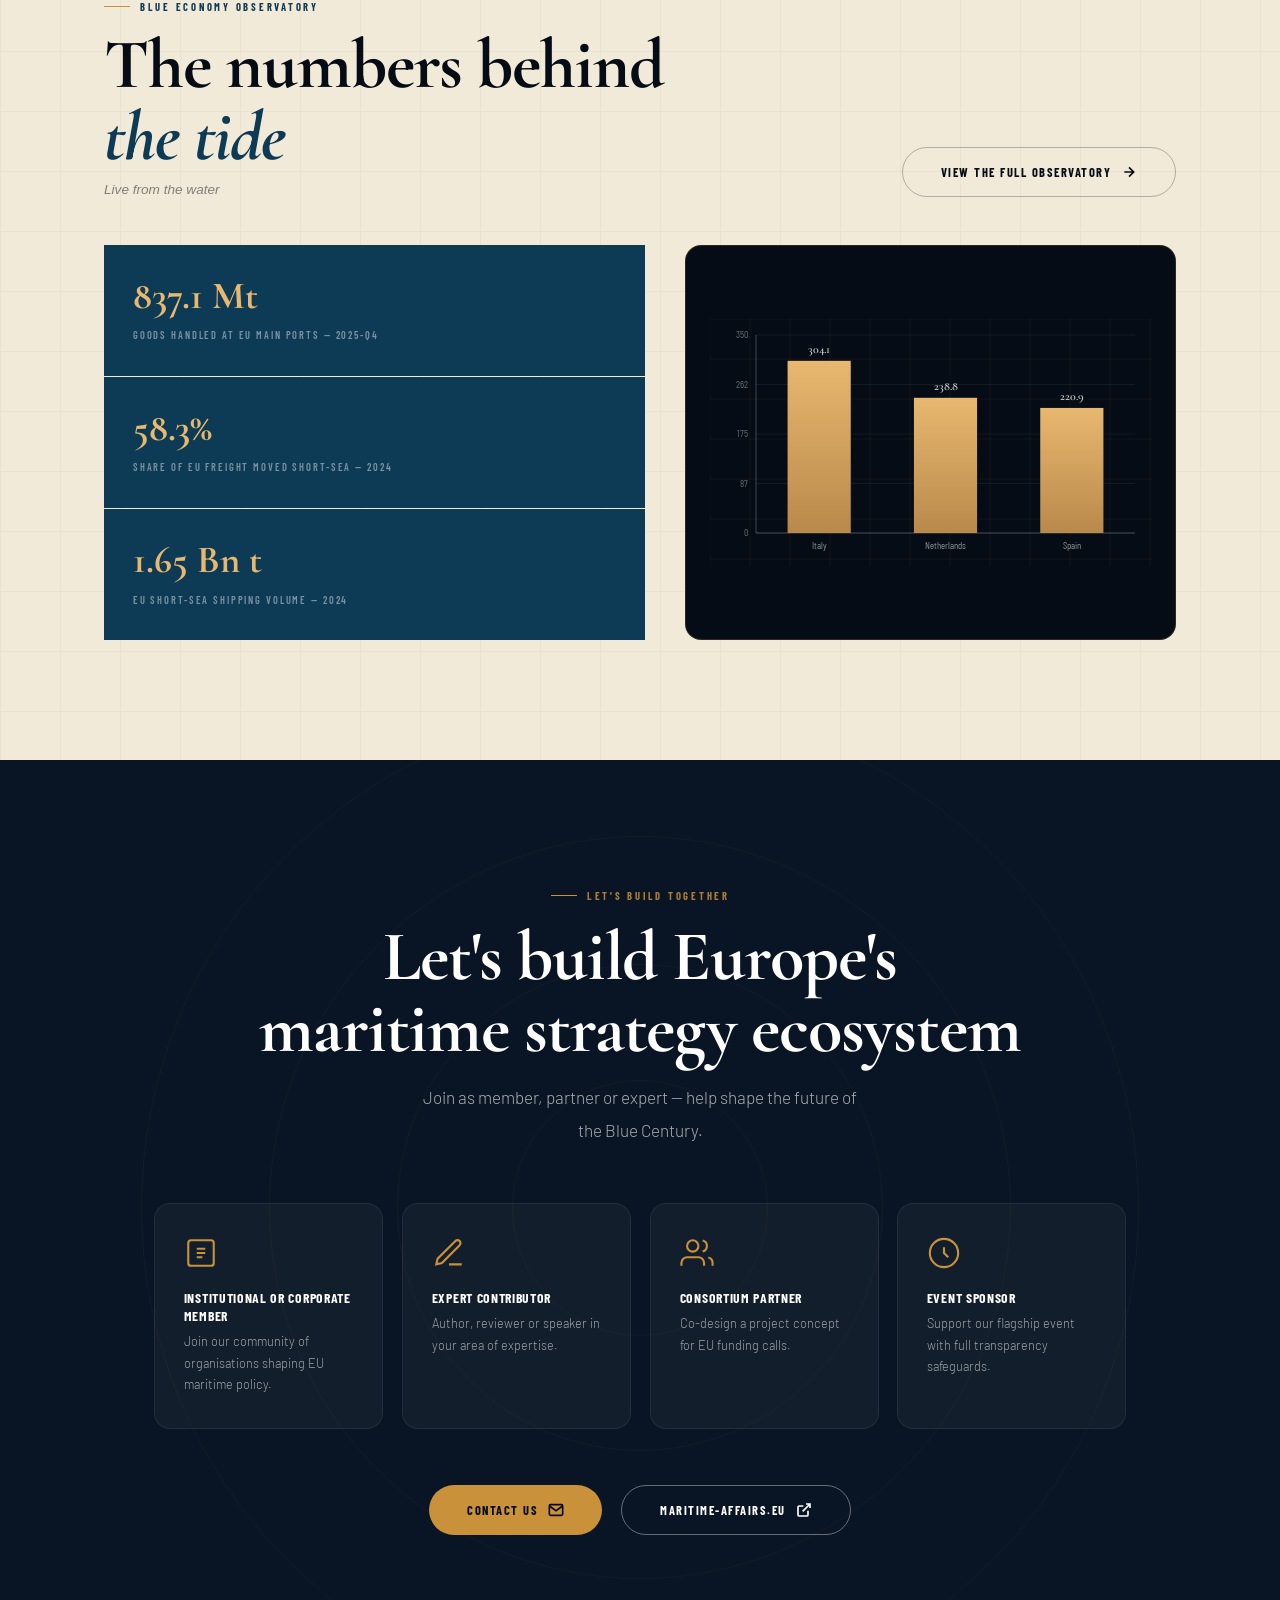
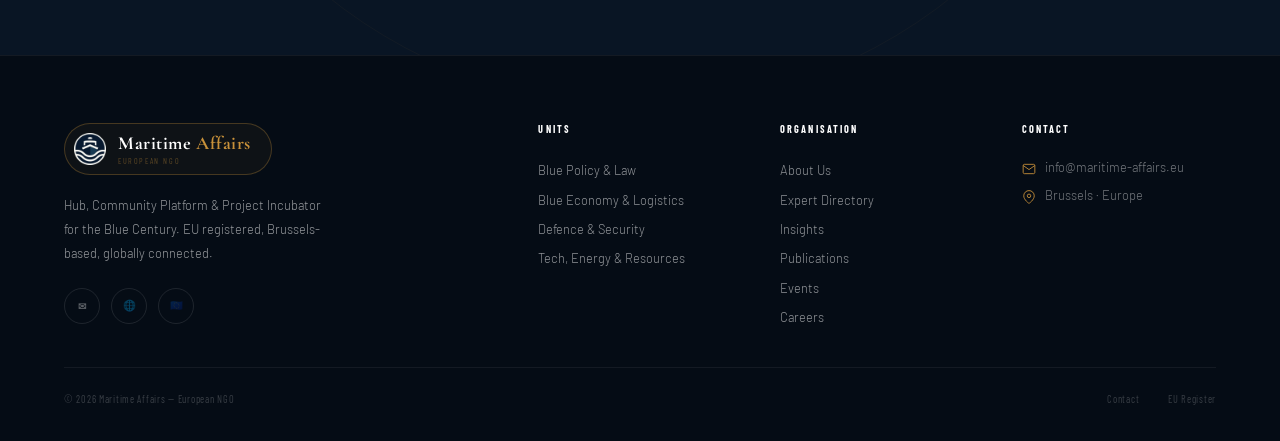
==== commit deb9f60f: "Insights/homepage Phase 1: nav cleanup, UK spelling, content reorg - Add Insights link to publicatio" ====
--- a/index.html
+++ b/index.html
@@ -163,7 +163,6 @@
       <li><a href="#network">Network</a></li>
       <li><a href="insights.html">Insights</a></li>
       <li><a href="publications.html">Publications</a></li>
-      <li><a href="#contact">Join</a></li>
     </ul>
   </div>
 
@@ -191,7 +190,6 @@
     <li><a href="#network"><span class="dl-n">03</span><span class="dl-t">Network</span></a></li>
     <li><a href="insights.html"><span class="dl-n">04</span><span class="dl-t">Insights</span></a></li>
     <li><a href="publications.html"><span class="dl-n">05</span><span class="dl-t">Publications</span></a></li>
-    <li><a href="#contact"><span class="dl-n">06</span><span class="dl-t">Join Us</span></a></li>
   </ul>
   <div class="drawer-foot">
     <a href="mailto:info@maritime-affairs.eu">info@maritime-affairs.eu</a>
@@ -466,7 +464,7 @@
 
         <svg class="u-icon" viewBox="0 0 24 24" fill="none" stroke="currentColor" stroke-width="1.4"><path d="M2 20h20M6 20V8l6-6 6 6v12M9 20v-5h6v5"/></svg>
 
-        <h3>Defense & Security</h3>
+        <h3>Defence & Security</h3>
 
         <p>Geopolitics, sea-lane security, seabed infrastructure protection, hybrid threats and maritime cyber resilience.</p>
 
@@ -552,7 +550,7 @@
 
             <h5>Institutions</h5>
 
-            <ul><li>EU bodies & agencies</li><li>National authorities</li><li>Port authorities</li><li>Defense ecosystem</li></ul>
+            <ul><li>EU bodies & agencies</li><li>National authorities</li><li>Port authorities</li><li>Defence ecosystem</li></ul>
 
           </div>
 
@@ -589,38 +587,6 @@
         </div>
 
       </div>
-
-    </div>
-
-  </div>
-
-</section>
-
-
-
-<!-- NUMBERS -->
-
-<section class="sec-nums" id="numbers">
-
-  <div class="wrap" style="position:relative;z-index:1">
-
-    <div style="text-align:center" data-r="up">
-
-      <div class="eyebrow light" style="justify-content:center">The Scale</div>
-
-      <h2 class="h2 on-dark">Europe's maritime<br><em>challenge by numbers</em></h2>
-
-    </div>
-
-    <div class="nums-grid">
-
-      <div class="num-cell" data-r="up" data-rd="0"><span class="num-val" data-count="90" data-suffix="%">90%</span><span class="num-lbl">of EU external trade transported by sea</span></div>
-
-      <div class="num-cell" data-r="up" data-rd="100"><span class="num-val" data-count="700" data-suffix="k+">700k+</span><span class="num-lbl">EU maritime sector jobs at stake</span></div>
-
-      <div class="num-cell" data-r="up" data-rd="200"><span class="num-val" data-count="4">4</span><span class="num-lbl">Strategic units covering the full system</span></div>
-
-      <div class="num-cell" data-r="up" data-rd="300"><span class="num-val" data-count="2023">2023</span><span class="num-lbl">Year founded — first EU applications launching 2026</span></div>
 
     </div>
 
@@ -640,7 +606,8 @@
 
       <div>
         <div class="eyebrow dark" data-r="left">Blue Economy Observatory</div>
-        <h2 class="h2 on-light" data-r="up" data-rd="100">Real data,<br><em>pulled live from Eurostat</em></h2>
+        <h2 class="h2 on-light" data-r="up" data-rd="100">The numbers behind<br><em>the tide</em></h2>
+        <p class="obs-teaser-sub" data-r="up" data-rd="150">Live from the water</p>
       </div>
 
       <a href="insights.html" class="btn btn-line obs-teaser-link" data-r="right" data-rd="150">View the full Observatory <svg viewBox="0 0 24 24" fill="none" stroke="currentColor" stroke-width="2.5"><path d="M5 12h14M12 5l7 7-7 7"/></svg></a>
@@ -749,7 +716,7 @@
 
     </div>
 
-    <div class="ft-col"><h5>Units</h5><ul><li><a href="#units">Blue Policy & Law</a></li><li><a href="#units">Blue Economy & Logistics</a></li><li><a href="#units">Defense & Security</a></li><li><a href="#units">Tech, Energy & Resources</a></li></ul></div>
+    <div class="ft-col"><h5>Units</h5><ul><li><a href="#units">Blue Policy & Law</a></li><li><a href="#units">Blue Economy & Logistics</a></li><li><a href="#units">Defence & Security</a></li><li><a href="#units">Tech, Energy & Resources</a></li></ul></div>
 
     <div class="ft-col"><h5>Organisation</h5><ul><li><a href="#mission">About Us</a></li><li><a href="#network">Expert Directory</a></li><li><a href="insights.html">Insights</a></li><li><a href="publications.html">Publications</a></li><li><a href="#contact">Events</a></li><li><a href="mailto:info@maritime-affairs.eu?subject=Careers">Careers</a></li></ul></div>
 
--- a/css/style.css
+++ b/css/style.css
@@ -457,18 +457,36 @@
 .obs-teaser-stats .num-val { font-size: clamp(2rem,3vw,2.6rem); }
 .obs-teaser-chart { background: var(--ink); border-radius: 16px; padding: 1.5rem; border: 1px solid rgba(184,137,74,.22); display: flex; align-items: center; }
 .obs-teaser-chart canvas { width: 100%; height: auto; display: block; }
+.obs-teaser-sub { font-family: var(--ff-b); font-size: .85rem; font-style: italic; color: rgba(5,12,21,.48); margin-top: .6rem; }
 
 /* insights.html — intro band */
 .obs-hero { background: var(--ink); padding: 168px 0 70px; position: relative; }
 .obs-hero p { max-width: 620px; }
-
-/* insights.html — headline stat tiles: same look as homepage Numbers, plus
-   a small delta tag under the label. Only 3 tiles here (vs. 4 on the
-   homepage Numbers section), so the column count is overridden rather than
-   inherited — repeat(4,1fr) would leave a visible empty 4th track. */
-.obs-stats.sec-nums { padding-top: 70px; }
+.obs-hero-scale { display: flex; gap: 2.8rem; flex-wrap: wrap; margin-top: 2.2rem; position: relative; z-index: 1; }
+.obs-hero-scale .num-cell { background: none; padding: 0; }
+.obs-hero-scale .num-val { font-size: clamp(1.8rem,2.6vw,2.4rem); }
+
+/* insights.html — headline stat tiles */
+.obs-stats.sec-nums { padding-top: 70px; background: var(--chart); }
 .obs-stats .nums-grid { grid-template-columns: repeat(3,1fr); }
-.obs-delta { display: inline-block; margin-top: .8rem; font-family: var(--ff-c); font-size: .6rem; font-weight: 700; letter-spacing: .12em; color: var(--gold-l); }
+
+.obs-num-grid { display: grid; grid-template-columns: repeat(3, 1fr); gap: 1.5rem; margin-top: 2rem; position: relative; z-index: 1; }
+.obs-num-grid .obs-num-cell:nth-child(4),
+.obs-num-grid .obs-num-cell:nth-child(5) { grid-column: span 1; }
+
+.obs-num-cell { background: var(--deep); border: 1px solid rgba(184,137,74,.25); border-radius: 16px; padding: 2.4rem 2.2rem; position: relative; overflow: hidden; transition: all .35s var(--ease); backdrop-filter: blur(8px); }
+.obs-num-cell::after { content: ''; position: absolute; top: 0; left: 0; right: 0; height: 1.5px; background: linear-gradient(90deg, transparent, var(--gold-l), transparent); }
+.obs-num-cell:hover { background: rgba(6,18,36,.9); transform: translateY(-4px); border-color: rgba(232,184,112,.5); box-shadow: 0 16px 40px rgba(0,0,0,.5); }
+.obs-num-cell .num-val { display: block; font-family: var(--ff-d); font-size: clamp(2.4rem, 4vw, 3.8rem); font-weight: 700; color: var(--gold-l); line-height: 1; margin-bottom: .6rem; }
+.obs-num-cell .num-lbl { font-family: var(--ff-c); font-size: .72rem; font-weight: 600; letter-spacing: .12em; text-transform: uppercase; color: rgba(239,242,241,.8); line-height: 1.6; }
+.obs-num-cell .num-delta { display: inline-flex; align-items: center; margin-top: .9rem; padding: 4px 10px; background: rgba(0,229,255,.12); border: 1px solid rgba(0,229,255,.3); border-radius: 6px; font-family: var(--ff-c); font-size: .64rem; font-weight: 700; letter-spacing: .1em; color: #00e5ff; }
+
+@media (max-width: 1024px) {
+  .obs-num-grid { grid-template-columns: repeat(2, 1fr); gap: 1.2rem; }
+}
+@media (max-width: 640px) {
+  .obs-num-grid { grid-template-columns: 1fr; }
+}
 
 /* insights.html — chart panels */
 .obs-charts { padding-top: 90px; }
@@ -478,18 +496,119 @@
 .obs-chart-panel canvas { width: 100%; height: auto; display: block; }
 .obs-chart-note { margin-top: 1rem; font-size: .82rem; font-weight: 300; color: rgba(255,255,255,.5); line-height: 1.6; }
 
-/* insights.html — Fleet Watch phase-2 placeholder */
+/* Observatory Data Grid & Cards */
+.obs-grid { display: grid; grid-template-columns: repeat(2, 1fr); gap: 2rem; }
+
+.obs-card { background: var(--deep); border: 1px solid rgba(184,137,74,.22); border-radius: 16px; padding: 2rem 2.2rem; }
+.obs-card h4 { font-family: var(--ff-c); font-size: .78rem; font-weight: 700; letter-spacing: .14em; text-transform: uppercase; color: var(--gold-l); margin-bottom: .8rem; }
+
+/* insights.html — Fleet Watch: live AIS map + six maritime chokepoints */
 .obs-fleetwatch { padding-top: 30px; }
-.obs-fw-panel { border: 1px dashed rgba(200,145,58,.32); border-radius: 16px; padding: 2.6rem; text-align: center; max-width: 620px; margin: 0 auto; }
-.obs-fw-tag { display: inline-block; margin-bottom: 1rem; padding: 5px 14px; border-radius: 100px; background: rgba(200,145,58,.1); border: 1px solid rgba(200,145,58,.3); color: var(--gold-l); font-family: var(--ff-c); font-size: .6rem; font-weight: 700; letter-spacing: .16em; text-transform: uppercase; }
-.obs-fw-panel h3 { font-family: var(--ff-d); font-size: 1.6rem; color: var(--white); margin-bottom: .8rem; }
-.obs-fw-panel p { font-size: .92rem; font-weight: 300; color: rgba(255,255,255,.55); line-height: 1.7; }
+.obs-blue-economy, .obs-basins { background: var(--chart); color: var(--ink); position: relative; overflow: hidden; }
+.obs-blue-economy::before, .obs-basins::before { content: ''; position: absolute; inset: 0; pointer-events: none; opacity: .06; background-image: linear-gradient(rgba(9,21,36,.6) 1px, transparent 1px), linear-gradient(90deg, rgba(9,21,36,.6) 1px, transparent 1px); background-size: 60px 60px; }
+.fw-head { display: flex; justify-content: space-between; align-items: flex-end; gap: 2rem; flex-wrap: wrap; margin-bottom: 1.5rem; }
+.fw-livestats { display: flex; gap: 2.2rem; flex-shrink: 0; }
+.fw-stat { text-align: right; }
+.fw-stat-val { display: block; font-family: var(--ff-d); font-size: 2.2rem; font-weight: 700; color: var(--gold-l); line-height: 1; }
+.fw-stat-val--sm { font-size: 1.15rem; }
+.fw-stat-lbl { display: block; margin-top: .4rem; font-family: var(--ff-c); font-size: .58rem; font-weight: 600; letter-spacing: .14em; text-transform: uppercase; color: rgba(255,255,255,.45); }
+
+/* Multi-Map View Switcher Tabs & Filter Toolbar */
+.fw-view-tabs { display: flex; justify-content: space-between; align-items: center; gap: 1rem; flex-wrap: wrap; margin-bottom: 1.2rem; }
+.fw-tabs-main { display: flex; gap: .6rem; flex-wrap: wrap; }
+.fw-tab { font-family: var(--ff-c); font-size: .68rem; font-weight: 700; letter-spacing: .08em; text-transform: uppercase; color: rgba(239,242,241,.65); background: rgba(5,12,21,.75); border: 1px solid rgba(184,137,74,.25); border-radius: 10px; padding: .65rem 1.2rem; cursor: pointer; transition: all .25s var(--ease); display: inline-flex; align-items: center; gap: 8px; }
+.fw-tab:hover, .fw-tab:focus-visible { color: var(--white); border-color: rgba(232,184,112,.6); background: rgba(184,137,74,.18); outline: none; }
+.fw-tab.active { color: var(--ink); background: var(--gold-l); border-color: var(--gold-l); box-shadow: 0 4px 18px rgba(200,145,58,.25); }
+.fw-tab-icon { font-size: .95rem; line-height: 1; }
+
+.fw-filter-toggle { display: inline-flex; align-items: center; gap: 6px; background: rgba(5,12,21,.75); border: 1px solid rgba(184,137,74,.2); border-radius: 10px; padding: 4px 8px; }
+.fw-filter-lbl { font-family: var(--ff-c); font-size: .56rem; font-weight: 700; letter-spacing: .1em; text-transform: uppercase; color: rgba(239,242,241,.45); padding: 0 4px; }
+.fw-filter-btn { font-family: var(--ff-c); font-size: .6rem; font-weight: 700; letter-spacing: .06em; text-transform: uppercase; color: rgba(239,242,241,.6); background: none; border: 1px solid transparent; border-radius: 6px; padding: 4px 10px; cursor: pointer; transition: all .2s var(--ease); }
+.fw-filter-btn:hover { color: var(--white); }
+.fw-filter-btn.active { color: var(--gold-l); background: rgba(200,145,58,.15); border-color: rgba(200,145,58,.35); }
+
+/* Distortion-Free Natural Map Canvas Container with Ambient Glow */
+.fw-map-wrap { position: relative; background: radial-gradient(ellipse at 50% 45%, #061224 0%, #02060d 100%); border: 1.5px solid rgba(184,137,74,.35); border-radius: 18px; overflow: hidden; box-shadow: inset 0 0 60px rgba(0,0,0,.65), 0 20px 48px rgba(0,0,0,.4); transition: border-color .4s var(--ease), box-shadow .4s var(--ease); }
+.fw-map-wrap:hover { border-color: rgba(232,184,112,.6); box-shadow: inset 0 0 70px rgba(0,0,0,.7), 0 24px 60px rgba(200,145,58,.15); }
+.fw-map-wrap canvas { display: block; width: 100%; height: auto; }
+.fw-nodes { position: absolute; inset: 0; pointer-events: none; }
+
+/* Radar Ping & Morphing Animations */
+@keyframes radarPing {
+  0% { transform: translate(-50%, -50%) scale(1); opacity: 0.8; }
+  100% { transform: translate(-50%, -50%) scale(2.8); opacity: 0; }
+}
+
+@keyframes borderGlow {
+  0% { border-color: rgba(184,137,74,.25); box-shadow: 0 0 15px rgba(200,145,58,.05); }
+  50% { border-color: rgba(0,229,255,.45); box-shadow: 0 0 25px rgba(0,229,255,.12); }
+  100% { border-color: rgba(184,137,74,.25); box-shadow: 0 0 15px rgba(200,145,58,.05); }
+}
+
+/* Mathematically Exact Sub-Pixel Percentage Anchoring with Radar Waves */
+.fw-node { position: absolute; width: 0; height: 0; padding: 0; margin: 0; border: none; background: none; cursor: pointer; pointer-events: auto; }
+.fw-node-dot { position: absolute; top: 50%; left: 50%; transform: translate(-50%, -50%); width: 11px; height: 11px; border-radius: 50%; background: var(--gold-l); box-shadow: 0 0 0 5px rgba(232,184,112,.2); transition: all .25s var(--ease); flex-shrink: 0; }
+.fw-node-dot::before { content: ''; position: absolute; top: 50%; left: 50%; width: 11px; height: 11px; border-radius: 50%; border: 1.5px solid var(--gold-l); animation: radarPing 2.4s infinite cubic-bezier(0,0.2,0.8,1); pointer-events: none; }
+.fw-node-dot--secondary { width: 7px; height: 7px; background: rgba(232,184,112,.55); box-shadow: 0 0 0 3px rgba(232,184,112,.12); }
+.fw-node-dot--secondary::before { display: none; }
+.fw-node-label { position: absolute; left: 12px; top: 50%; transform: translateY(-50%); font-family: var(--ff-c); font-size: .64rem; font-weight: 700; letter-spacing: .08em; text-transform: uppercase; color: rgba(239,242,241,.9); white-space: nowrap; opacity: 0; transition: all .25s var(--ease); text-shadow: 0 1px 8px rgba(0,0,0,.95); pointer-events: none; }
+.fw-node:hover .fw-node-label, .fw-node:focus-visible .fw-node-label, .fw-node.active .fw-node-label { opacity: 1; transform: translateY(-50%) translateX(4px); }
+.fw-node:hover .fw-node-dot, .fw-node:focus-visible .fw-node-dot, .fw-node.active .fw-node-dot { background: var(--white); box-shadow: 0 0 0 8px rgba(232,184,112,.45); }
+
+/* Port Nodes — Sub-Pixel Percentage Anchoring with Radar Aura */
+.fw-port-node { position: absolute; width: 0; height: 0; padding: 0; margin: 0; border: none; background: none; cursor: pointer; pointer-events: auto; }
+.fw-port-dot { position: absolute; top: 50%; left: 50%; transform: translate(-50%, -50%); width: 16px; height: 16px; border-radius: 50%; background: #00e5ff; box-shadow: 0 0 0 5px rgba(0,229,255,.28); transition: all .25s var(--ease); flex-shrink: 0; display: grid; place-items: center; font-family: var(--ff-c); font-size: .56rem; font-weight: 800; color: #040a14; }
+.fw-port-dot::before { content: ''; position: absolute; top: 50%; left: 50%; width: 16px; height: 16px; border-radius: 50%; border: 1.5px solid #00e5ff; animation: radarPing 2.6s infinite cubic-bezier(0,0.2,0.8,1); pointer-events: none; }
+.fw-port-label { position: absolute; left: 14px; top: 50%; transform: translateY(-50%); font-family: var(--ff-c); font-size: .64rem; font-weight: 700; letter-spacing: .08em; text-transform: uppercase; color: rgba(239,242,241,.95); white-space: nowrap; opacity: 0; transition: all .25s var(--ease); text-shadow: 0 1px 8px rgba(0,0,0,.95); pointer-events: none; }
+.fw-port-node:hover .fw-port-label, .fw-port-node:focus-visible .fw-port-label, .fw-port-node.active .fw-port-label { opacity: 1; transform: translateY(-50%) translateX(4px); }
+
+/* Glassmorphism & Shimmer Cards */
+.obs-chart-panel, .obs-card { transition: all .35s var(--ease); backdrop-filter: blur(8px); }
+.obs-chart-panel:hover, .obs-card:hover { transform: translateY(-4px); animation: borderGlow 4s infinite ease-in-out; }
+.fw-port-node:hover .fw-port-dot, .fw-port-node:focus-visible .fw-port-dot, .fw-port-node.active .fw-port-dot { background: var(--white); color: #040a14; box-shadow: 0 0 0 8px rgba(0,229,255,.55); }
+
+.fw-node:focus-visible { outline: none; }
+.fw-hud { position: absolute; bottom: 14px; right: 16px; font-family: var(--ff-c); font-size: .62rem; letter-spacing: .1em; color: rgba(232,184,112,.75); opacity: 0; transition: opacity .2s; pointer-events: none; }
+.fw-live-note { position: absolute; top: 14px; left: 16px; right: 16px; margin: 0; padding: 8px 14px; background: rgba(5,9,13,.85); border: 1px solid rgba(200,145,58,.3); border-radius: 8px; font-family: var(--ff-c); font-size: .64rem; letter-spacing: .04em; color: rgba(232,184,112,.85); }
+.fw-legend { position: absolute; bottom: 14px; left: 16px; display: flex; gap: 14px; flex-wrap: wrap; pointer-events: none; }
+.fw-legend-item { display: flex; align-items: center; gap: 6px; font-family: var(--ff-c); font-size: .56rem; font-weight: 600; letter-spacing: .06em; text-transform: uppercase; color: rgba(239,242,241,.5); text-shadow: 0 1px 6px rgba(5,9,13,.9); }
+.fw-legend-dot { width: 8px; height: 8px; border-radius: 50%; background: var(--gold-l); box-shadow: 0 0 0 3px rgba(232,184,112,.18); flex-shrink: 0; }
+.fw-legend-dot--secondary { width: 5px; height: 5px; background: rgba(232,184,112,.5); box-shadow: 0 0 0 2px rgba(232,184,112,.1); }
+.fw-legend-line { width: 16px; height: 0; border-top: 1px dashed rgba(232,184,112,.6); display: inline-block; flex-shrink: 0; }
+.fw-routes { display: flex; gap: .6rem; flex-wrap: wrap; margin-top: 1.2rem; }
+.fw-route-chip { font-family: var(--ff-c); font-size: .62rem; font-weight: 600; letter-spacing: .08em; text-transform: uppercase; color: rgba(239,242,241,.65); background: rgba(184,137,74,.08); border: 1px solid rgba(184,137,74,.25); border-radius: 999px; padding: .5rem 1.1rem; cursor: pointer; transition: all .2s var(--ease); }
+.fw-route-chip:hover, .fw-route-chip:focus-visible { color: var(--white); border-color: rgba(232,184,112,.5); background: rgba(184,137,74,.16); outline: none; }
+.fw-route-chip.active { color: var(--ink); background: var(--gold-l); border-color: var(--gold-l); }
+
+.fw-detail { margin-top: 1.5rem; background: var(--deep); border: 1px solid rgba(184,137,74,.2); border-radius: 16px; padding: 1.8rem 2rem; min-height: 92px; }
+.fw-detail-empty { font-size: .85rem; color: rgba(255,255,255,.4); font-style: italic; }
+.fw-detail-tag { display: inline-block; margin-bottom: .7rem; font-family: var(--ff-c); font-size: .58rem; font-weight: 700; letter-spacing: .14em; text-transform: uppercase; color: var(--gold-l); }
+.fw-detail h4 { font-family: var(--ff-d); font-size: 1.4rem; color: var(--white); margin-bottom: .6rem; }
+.fw-detail p { font-size: .9rem; font-weight: 300; color: rgba(255,255,255,.6); line-height: 1.7; margin-bottom: .8rem; }
+.fw-detail-source { font-family: var(--ff-c); font-size: .64rem; letter-spacing: .06em; color: rgba(200,145,58,.7); }
+.fw-detail-source:hover { color: var(--gold-l); }
+
+.news-list { list-style: none; margin: 2rem 0 0; padding: 0; }
+.news-item { border-bottom: 1px solid rgba(184,137,74,.15); }
+.news-item a { display: flex; align-items: baseline; gap: 1.2rem; padding: 1rem 0; text-decoration: none; color: inherit; }
+.news-source { flex-shrink: 0; width: 84px; font-family: var(--ff-c); font-size: .58rem; font-weight: 700; letter-spacing: .1em; text-transform: uppercase; color: var(--gold-l); }
+.news-title { flex: 1; font-family: var(--ff-d); font-size: 1.05rem; color: rgba(239,242,241,.85); transition: color .2s var(--ease); }
+.news-item a:hover .news-title, .news-item a:focus-visible .news-title { color: var(--white); }
+.news-date { flex-shrink: 0; font-family: var(--ff-c); font-size: .6rem; letter-spacing: .04em; color: rgba(255,255,255,.35); }
+.news-item-empty { padding: 1rem 0; font-size: .85rem; color: rgba(255,255,255,.4); font-style: italic; list-style: none; }
+.news-attribution { margin-top: 1.4rem; font-size: .72rem; color: rgba(255,255,255,.35); }
+.news-attribution a { color: rgba(200,145,58,.8); }
+.news-attribution a:hover { color: var(--gold-l); }
 
 /* insights.html — sourcing line */
 .obs-source { padding: 2.5rem 0 4rem; border-top: 1px solid rgba(255,255,255,.06); margin-top: 3rem; }
 .obs-source p { text-align: center; font-size: .74rem; color: rgba(255,255,255,.4); font-family: var(--ff-b); line-height: 1.8; }
 .obs-source a { color: var(--gold-l); }
 .obs-source code { font-family: monospace; font-size: .72em; color: rgba(255,255,255,.5); }
+
+/* Per-section citation line (Carriers, Decarbonization) — lighter-weight
+   than .obs-source, which is the page-level footer citation. */
+.obs-section-source { margin-top: 1.4rem; font-size: .68rem; color: rgba(255,255,255,.35); font-family: var(--ff-b); }
 
 /* CTA */
 .sec-cta { background: var(--deep); text-align: center; position: relative; overflow: hidden; }
@@ -590,14 +709,31 @@
   .logo-text, .nav-pulse { display: none; }
   .nav-r { gap: .7rem; }
   .nav-btn { padding: 9px 15px; font-size: .68rem; }
-  .nums-grid { grid-template-columns:1fr 1fr; }
+  .nums-grid { grid-template-columns:1fr; }
   .cta-grid { grid-template-columns:1fr; }
   .ft-grid { grid-template-columns:1fr; }
   .ft-bottom { flex-direction:column; text-align:center; }
   .net-grid { grid-template-columns:1fr; }
   .obs-hero { padding-top: 130px; }
-  .obs-stats .nums-grid { grid-template-columns: 1fr; }
+  .obs-stats .nums-grid { grid-template-columns: 1fr; gap: 1.2rem; }
   #compass-cursor, #cursor-dot { display:none; }
+
+  /* Insights & Fleet Watch Mobile Responsiveness */
+  .fw-head { flex-direction: column; align-items: flex-start; gap: 1rem; }
+  .fw-livestats { width: 100%; justify-content: space-between; }
+  .fw-stat { text-align: left; }
+  .fw-stat:last-child { text-align: right; }
+  .fw-view-tabs { flex-direction: column; align-items: stretch; gap: .8rem; }
+  .fw-tabs-main { overflow-x: auto; padding-bottom: 6px; -webkit-overflow-scrolling: touch; flex-wrap: nowrap; }
+  .fw-tab { flex-shrink: 0; padding: .55rem 1rem; font-size: .62rem; }
+  .fw-filter-toggle { align-self: flex-start; }
+  .fw-map-wrap { border-radius: 14px; }
+  .fw-map-wrap canvas { height: auto; }
+  .fw-detail { padding: 1.2rem 1.4rem; border-radius: 12px; margin-top: 1.2rem; }
+  .fw-detail h4 { font-size: 1.2rem; }
+  .fw-detail p { font-size: .84rem; }
+  .news-item a { flex-direction: column; align-items: flex-start; gap: .3rem; padding: .8rem 0; }
+  .news-source { width: auto; }
 }
 
 /* ── LITE MODE (Save-Data / 2G) — static seascape instead of videos ── */
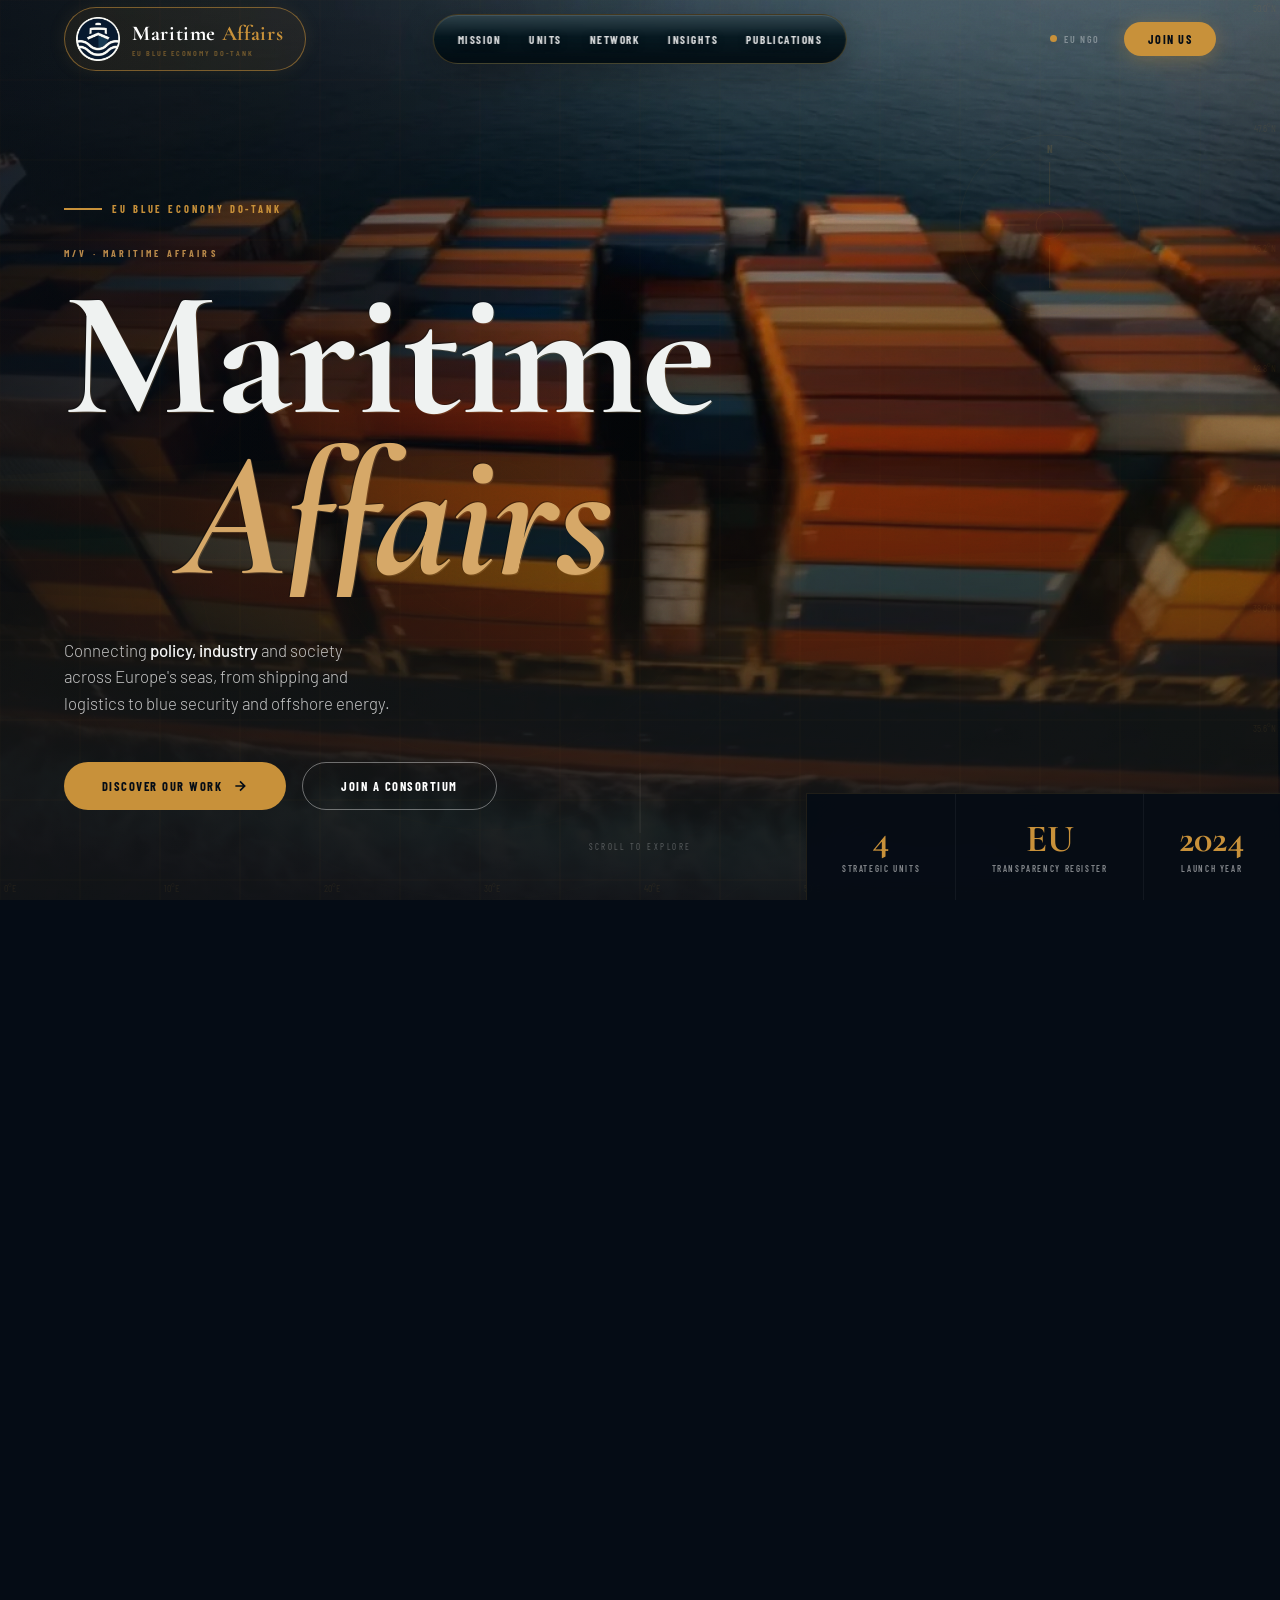
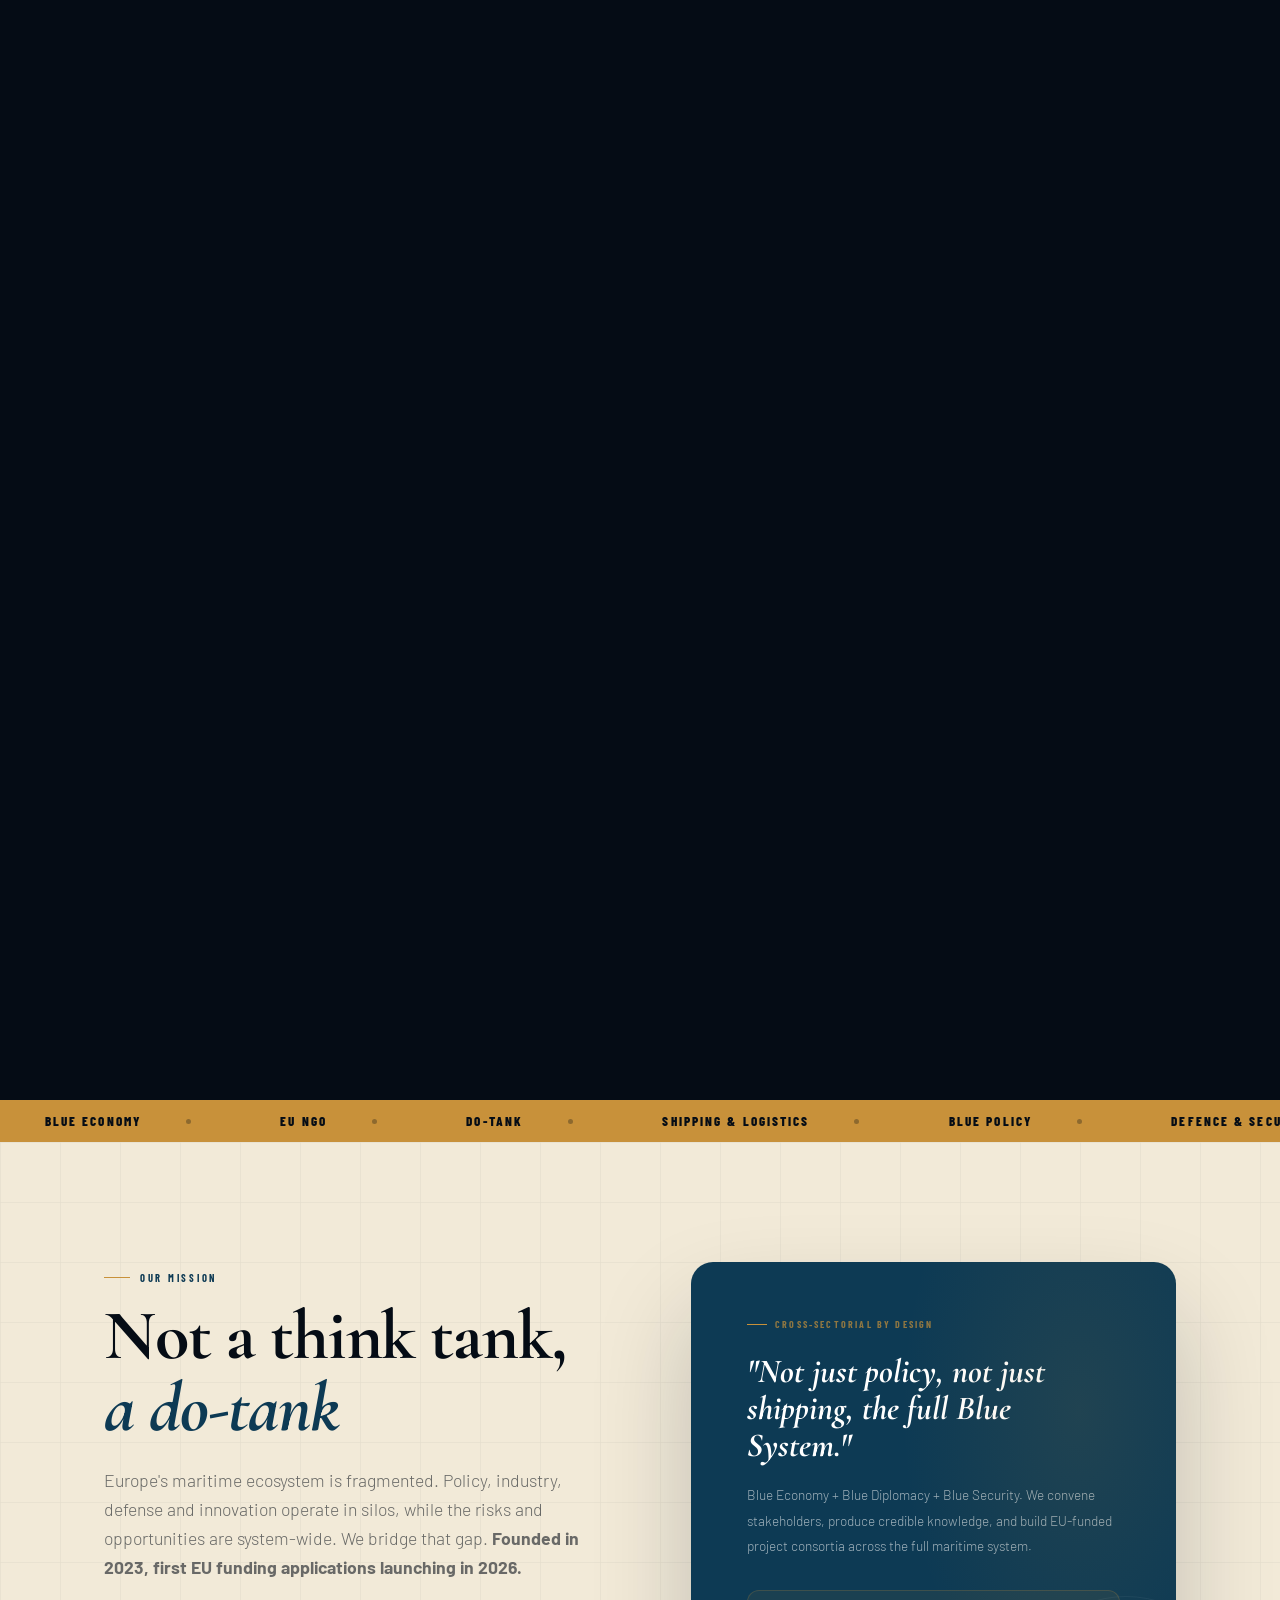
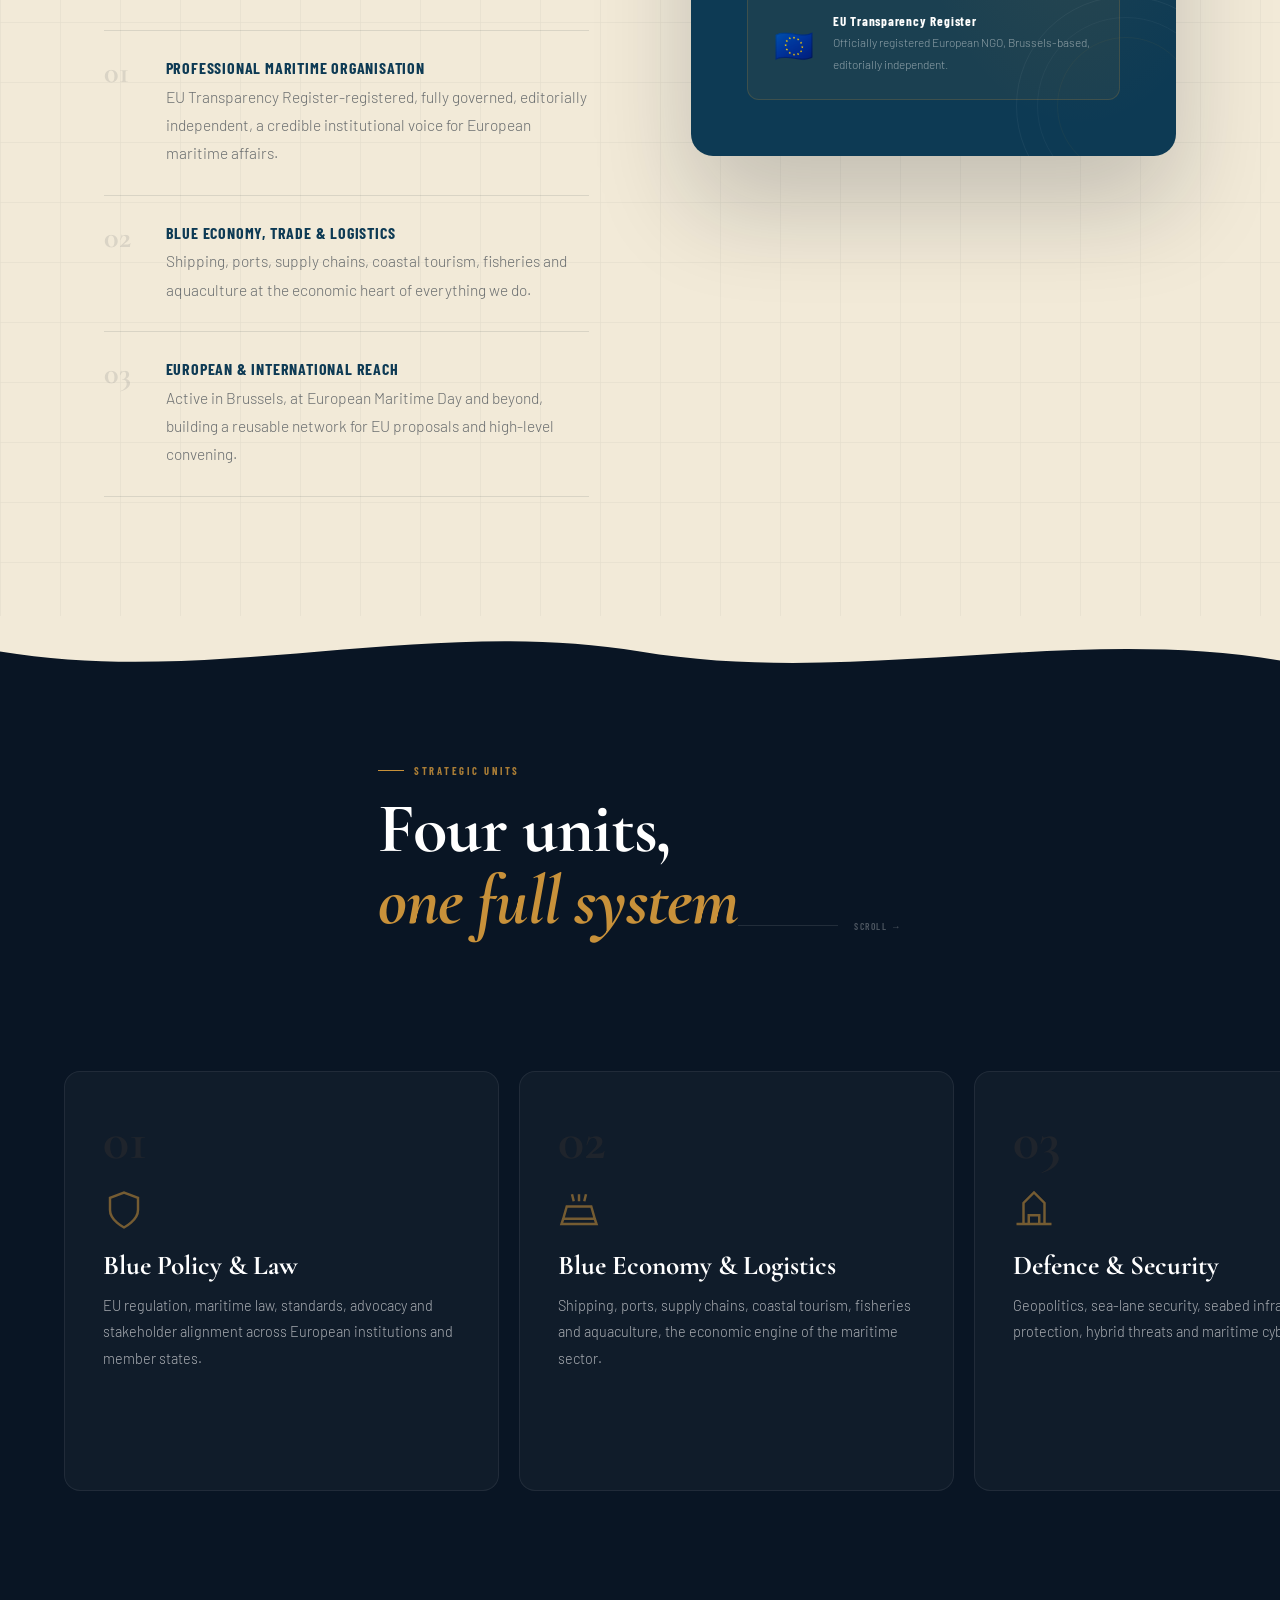
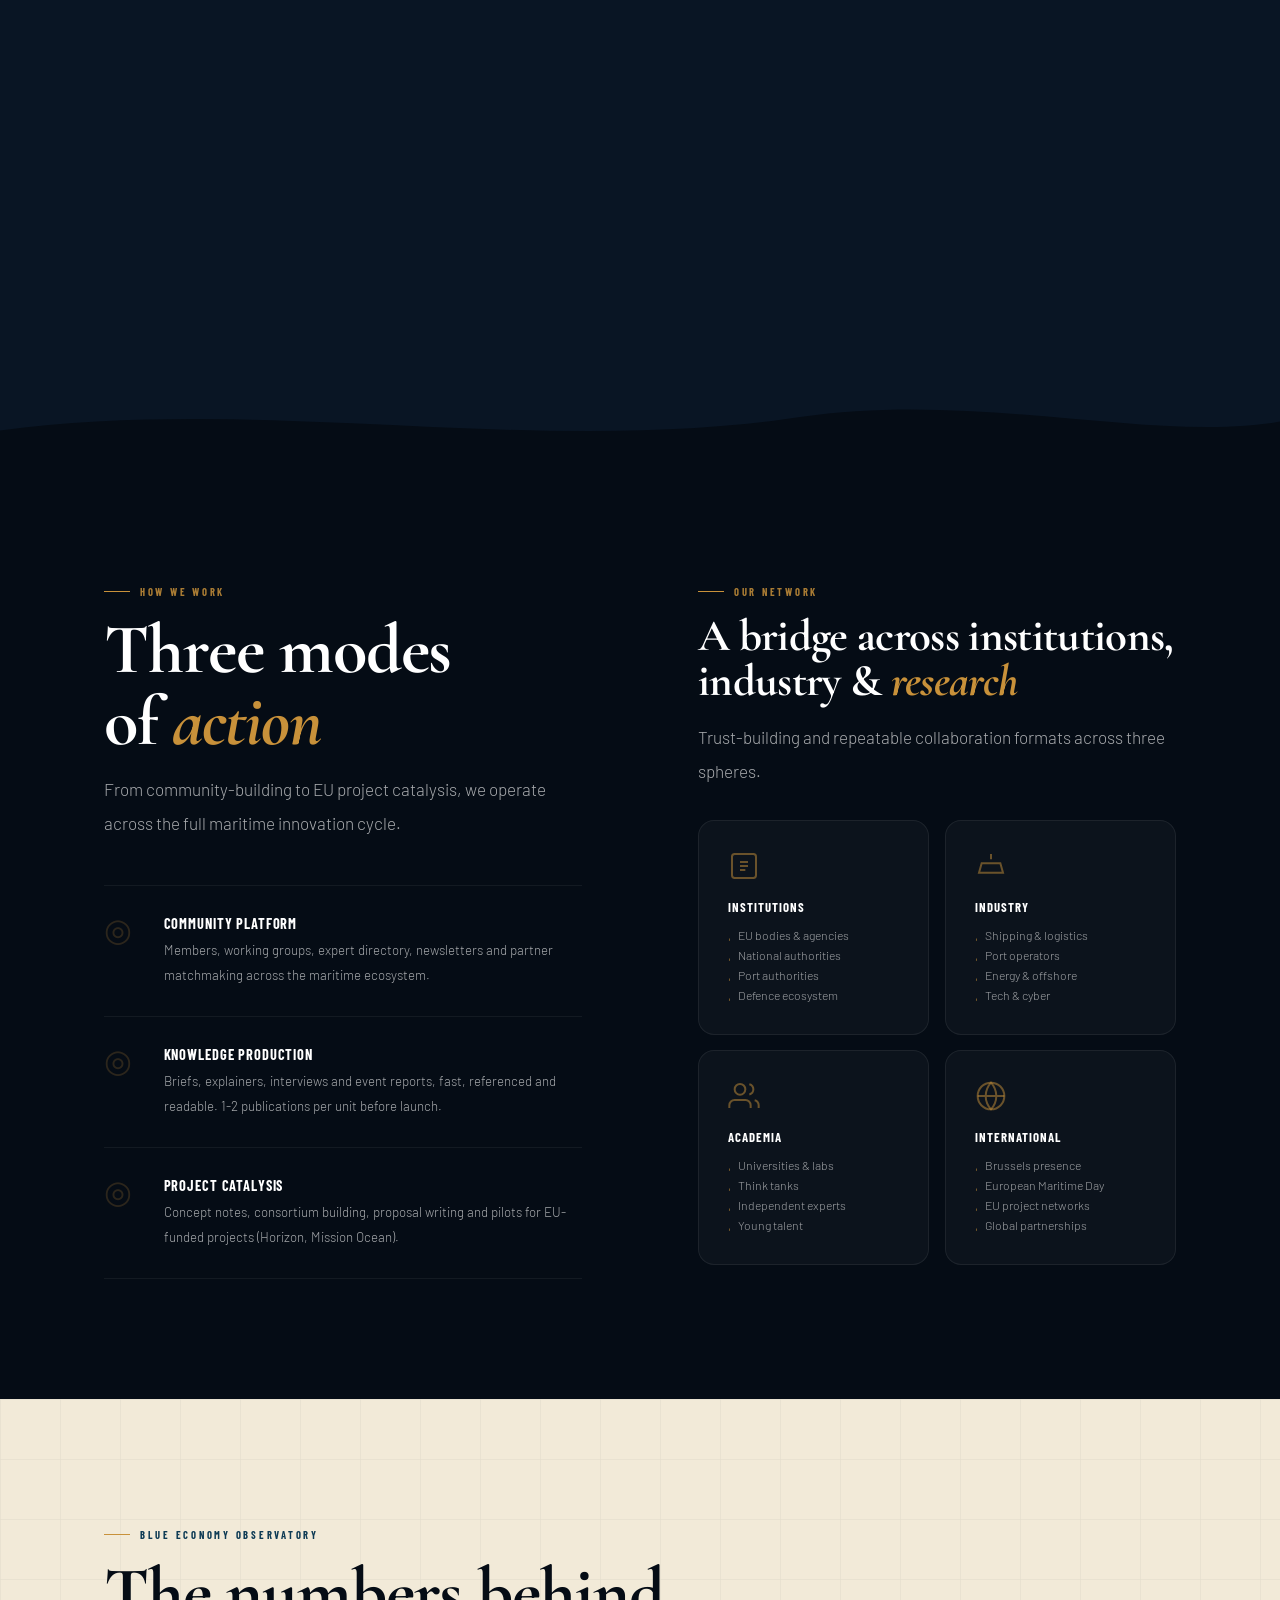
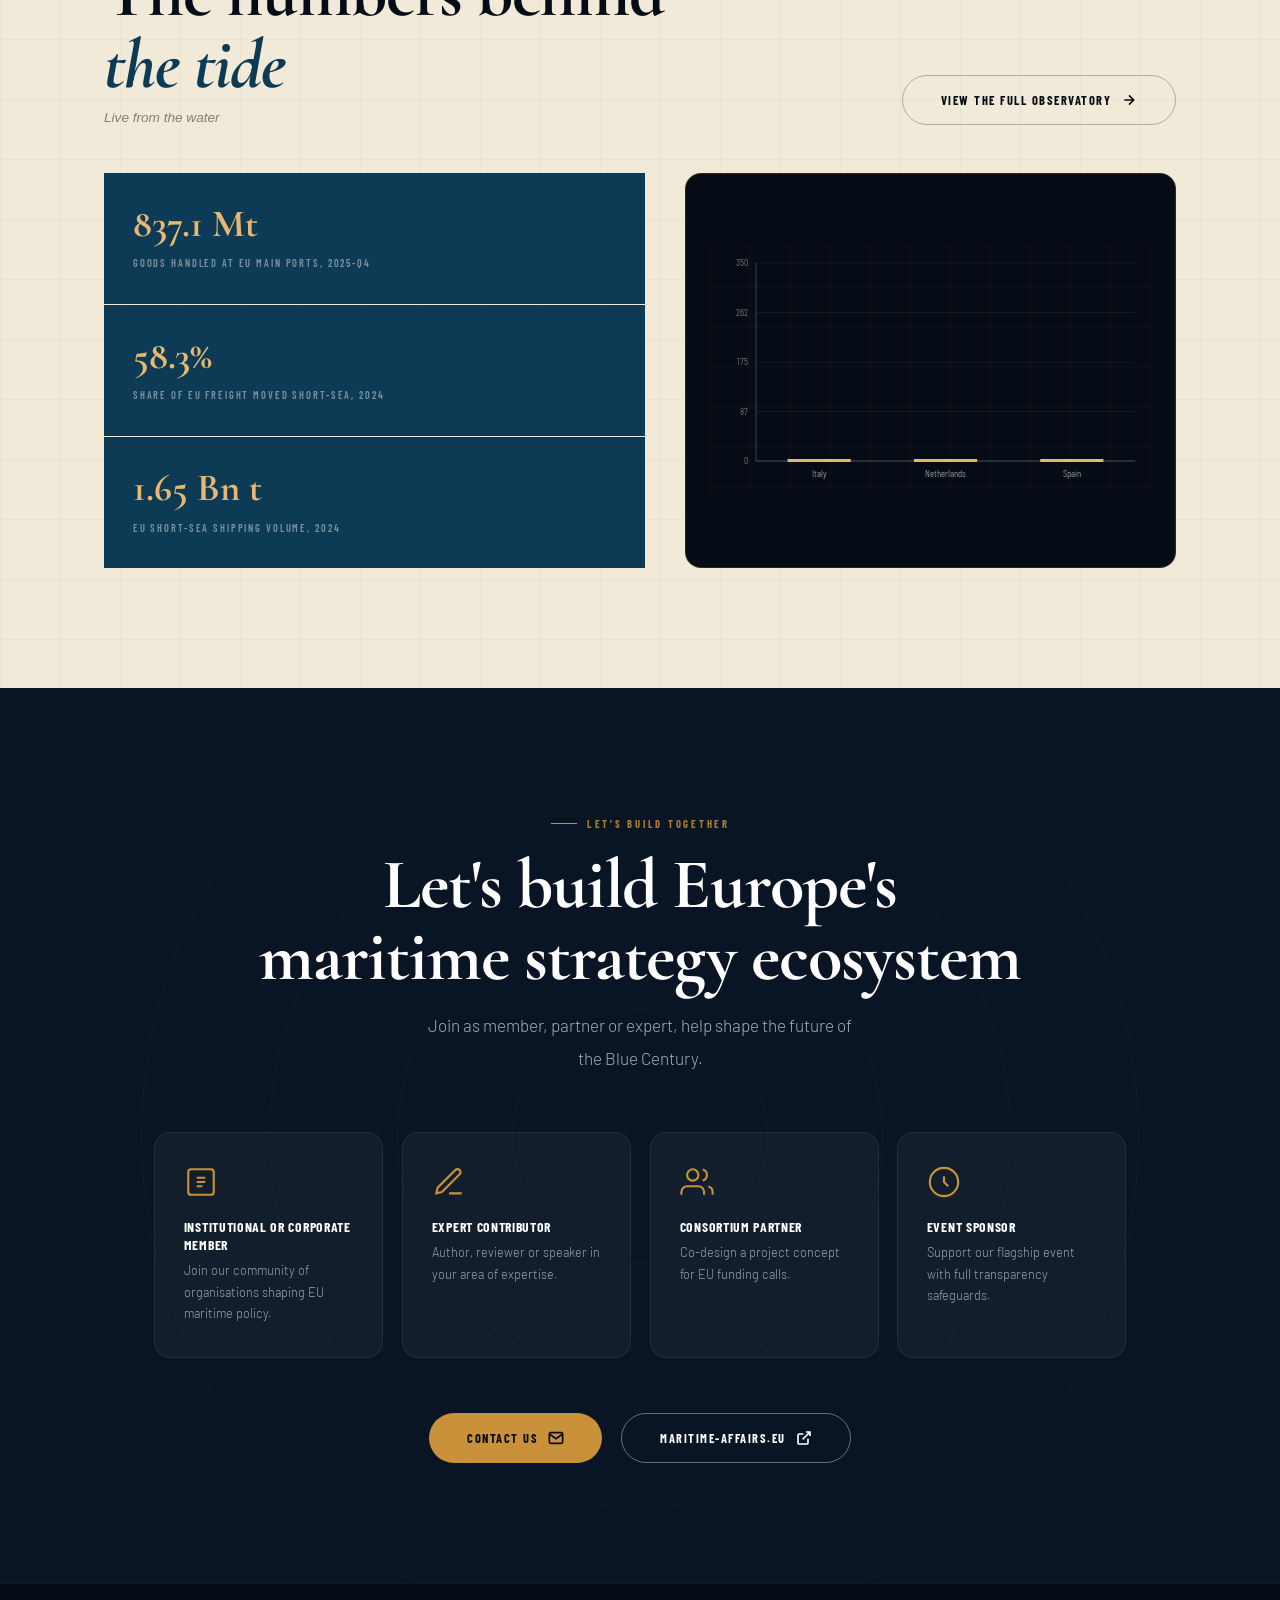
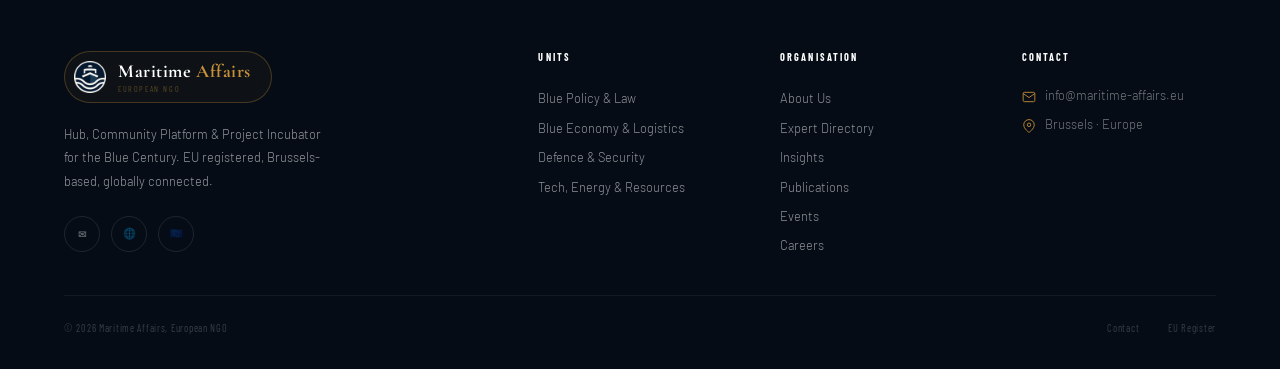
==== commit 7577d249: "Replace em/en-dashes with commas, periods and hyphens site-wide Removes the em-dash/en-dash punctuat" ====
--- a/index.html
+++ b/index.html
@@ -11,16 +11,16 @@
 <link rel="icon" type="image/x-icon" href="./assets/images/favicon.ico">
 <link rel="apple-touch-icon" href="./assets/images/Logo-maritimes.png">
 
-<title>Maritime Affairs — Navigating the Blue Century</title>
-<meta name="description" content="Maritime Affairs is the EU Blue Economy Do-Tank — connecting policy, industry and society across Europe's seas. Based in Brussels, active across the EU.">
+<title>Maritime Affairs, Navigating the Blue Century</title>
+<meta name="description" content="Maritime Affairs is the EU Blue Economy Do-Tank, connecting policy, industry and society across Europe's seas. Based in Brussels, active across the EU.">
 <meta name="theme-color" content="#050c15">
 <link rel="canonical" href="https://maritime-affairs.eu/">
 
 <!-- Open Graph -->
 <meta property="og:type" content="website">
 <meta property="og:site_name" content="Maritime Affairs">
-<meta property="og:title" content="Maritime Affairs — Navigating the Blue Century">
-<meta property="og:description" content="The EU Blue Economy Do-Tank — connecting policy, industry and society across Europe's seas. Brussels-based, active across the EU.">
+<meta property="og:title" content="Maritime Affairs, Navigating the Blue Century">
+<meta property="og:description" content="The EU Blue Economy Do-Tank, connecting policy, industry and society across Europe's seas. Brussels-based, active across the EU.">
 <meta property="og:url" content="https://maritime-affairs.eu/">
 <meta property="og:image" content="https://maritime-affairs.eu/assets/images/og-image.jpg">
 <meta property="og:image:width" content="1200">
@@ -29,8 +29,8 @@
 
 <!-- Twitter -->
 <meta name="twitter:card" content="summary_large_image">
-<meta name="twitter:title" content="Maritime Affairs — Navigating the Blue Century">
-<meta name="twitter:description" content="The EU Blue Economy Do-Tank — connecting policy, industry and society across Europe's seas.">
+<meta name="twitter:title" content="Maritime Affairs, Navigating the Blue Century">
+<meta name="twitter:description" content="The EU Blue Economy Do-Tank, connecting policy, industry and society across Europe's seas.">
 <meta name="twitter:image" content="https://maritime-affairs.eu/assets/images/og-image.jpg">
 
 <script type="application/ld+json">
@@ -44,7 +44,7 @@
   "email": "info@maritime-affairs.eu",
   "foundingDate": "2023",
   "address": { "@type": "PostalAddress", "addressLocality": "Brussels", "addressCountry": "BE" },
-  "description": "Maritime Affairs is the EU Blue Economy Do-Tank — connecting policy, industry and society across Europe's seas.",
+  "description": "Maritime Affairs is the EU Blue Economy Do-Tank, connecting policy, industry and society across Europe's seas.",
   "knowsAbout": ["Blue Economy", "Maritime Policy", "Shipping and Logistics", "Maritime Security", "Offshore Energy"]
 }
 </script>
@@ -238,7 +238,7 @@
 
         Connecting <strong>policy, industry</strong> and society<br>
 
-        across Europe's seas — from shipping and<br>
+        across Europe's seas, from shipping and<br>
 
         logistics to blue security and offshore energy.
 
@@ -308,11 +308,11 @@
 
         <div class="eyebrow dark" data-r="left">Our Mission</div>
 
-        <h2 class="h2 on-light" data-r="up" data-rd="100">Not a think tank —<br><em>a do-tank</em></h2>
+        <h2 class="h2 on-light" data-r="up" data-rd="100">Not a think tank,<br><em>a do-tank</em></h2>
 
         <p class="body-text on-light" style="margin-top:1.4rem;font-size:clamp(1.1rem,1.25vw,1.25rem);line-height:1.65" data-r="up" data-rd="200">
 
-          Europe's maritime ecosystem is fragmented. Policy, industry, defense and innovation operate in silos — while the risks and opportunities are system-wide. We bridge that gap. <strong>Founded in 2023, first EU funding applications launching in 2026.</strong>
+          Europe's maritime ecosystem is fragmented. Policy, industry, defense and innovation operate in silos, while the risks and opportunities are system-wide. We bridge that gap. <strong>Founded in 2023, first EU funding applications launching in 2026.</strong>
 
         </p>
 
@@ -322,7 +322,7 @@
 
             <div class="pl-n">01</div>
 
-            <div><h4>Professional Maritime Organisation</h4><p>EU Transparency Register–registered, fully governed, editorially independent — a credible institutional voice for European maritime affairs.</p></div>
+            <div><h4>Professional Maritime Organisation</h4><p>EU Transparency Register-registered, fully governed, editorially independent, a credible institutional voice for European maritime affairs.</p></div>
 
           </div>
 
@@ -338,7 +338,7 @@
 
             <div class="pl-n">03</div>
 
-            <div><h4>European & International Reach</h4><p>Active in Brussels, at European Maritime Day and beyond — building a reusable network for EU proposals and high-level convening.</p></div>
+            <div><h4>European & International Reach</h4><p>Active in Brussels, at European Maritime Day and beyond, building a reusable network for EU proposals and high-level convening.</p></div>
 
           </div>
 
@@ -354,7 +354,7 @@
 
           <div class="card-label">Cross-sectorial by design</div>
 
-          <h3>"Not just policy, not just shipping — the full Blue System."</h3>
+          <h3>"Not just policy, not just shipping, the full Blue System."</h3>
 
           <p>Blue Economy + Blue Diplomacy + Blue Security. We convene stakeholders, produce credible knowledge, and build EU-funded project consortia across the full maritime system.</p>
 
@@ -366,7 +366,7 @@
 
               <h5>EU Transparency Register</h5>
 
-              <p>Officially registered European NGO — Brussels-based, editorially independent.</p>
+              <p>Officially registered European NGO, Brussels-based, editorially independent.</p>
 
             </div>
 
@@ -450,7 +450,7 @@
 
         <h3>Blue Economy & Logistics</h3>
 
-        <p>Shipping, ports, supply chains, coastal tourism, fisheries and aquaculture — the economic engine of the maritime sector.</p>
+        <p>Shipping, ports, supply chains, coastal tourism, fisheries and aquaculture, the economic engine of the maritime sector.</p>
 
         <div class="u-tag">Trade · Shipping · Ports</div>
 
@@ -520,13 +520,13 @@
 
         <h2 class="h2 on-dark" style="margin-bottom:1rem">Three modes<br>of <em>action</em></h2>
 
-        <p class="body-text on-dark">From community-building to EU project catalysis — we operate across the full maritime innovation cycle.</p>
+        <p class="body-text on-dark">From community-building to EU project catalysis, we operate across the full maritime innovation cycle.</p>
 
         <div class="how-list">
 
           <div class="how-item"><div class="how-sym">◎</div><div><h4>Community Platform</h4><p>Members, working groups, expert directory, newsletters and partner matchmaking across the maritime ecosystem.</p></div></div>
 
-          <div class="how-item"><div class="how-sym">◎</div><div><h4>Knowledge Production</h4><p>Briefs, explainers, interviews and event reports — fast, referenced and readable. 1–2 publications per unit before launch.</p></div></div>
+          <div class="how-item"><div class="how-sym">◎</div><div><h4>Knowledge Production</h4><p>Briefs, explainers, interviews and event reports, fast, referenced and readable. 1-2 publications per unit before launch.</p></div></div>
 
           <div class="how-item"><div class="how-sym">◎</div><div><h4>Project Catalysis</h4><p>Concept notes, consortium building, proposal writing and pilots for EU-funded projects (Horizon, Mission Ocean).</p></div></div>
 
@@ -620,24 +620,24 @@
 
         <div class="num-cell">
           <span class="num-val" data-obs-stat="total-goods" data-count="837.1" data-suffix=" Mt">837.1 Mt</span>
-          <span class="num-lbl">Goods handled at EU main ports — 2025-Q4</span>
+          <span class="num-lbl">Goods handled at EU main ports, 2025-Q4</span>
         </div>
 
         <div class="num-cell">
           <span class="num-val" data-obs-stat="shortsea-share" data-count="58.3" data-suffix="%">58.3%</span>
-          <span class="num-lbl">Share of EU freight moved short-sea — 2024</span>
+          <span class="num-lbl">Share of EU freight moved short-sea, 2024</span>
         </div>
 
         <div class="num-cell">
           <span class="num-val" data-obs-stat="shortsea-volume" data-count="1.65" data-suffix=" Bn t">1.65 Bn t</span>
-          <span class="num-lbl">EU short-sea shipping volume — 2024</span>
+          <span class="num-lbl">EU short-sea shipping volume, 2024</span>
         </div>
 
       </div>
 
       <div class="obs-teaser-chart" data-r="up" data-rd="300">
         <canvas id="obs-bar-canvas" width="640" height="360" role="img"
-          aria-label="Bar chart: short-sea shipping tonnes by country, 2024 — Italy 304.1 million tonnes, Netherlands 238.8 million tonnes, Spain 220.9 million tonnes"></canvas>
+          aria-label="Bar chart: short-sea shipping tonnes by country, 2024. Italy 304.1 million tonnes, Netherlands 238.8 million tonnes, Spain 220.9 million tonnes"></canvas>
       </div>
 
     </div>
@@ -666,7 +666,7 @@
 
     <h2 class="h2 on-dark" style="margin-bottom:1rem" data-r="up" data-rd="100">Let's build Europe's<br>maritime strategy ecosystem</h2>
 
-    <p class="body-text on-dark" style="max-width:440px;margin:0 auto" data-r="up" data-rd="200">Join as member, partner or expert — help shape the future of the Blue Century.</p>
+    <p class="body-text on-dark" style="max-width:440px;margin:0 auto" data-r="up" data-rd="200">Join as member, partner or expert, help shape the future of the Blue Century.</p>
 
     <div class="cta-grid">
 
@@ -736,7 +736,7 @@
 
   <div class="ft-bottom">
 
-    <span>© 2026 Maritime Affairs — European NGO</span>
+    <span>© 2026 Maritime Affairs, European NGO</span>
 
     <div class="ft-links"><a href="mailto:info@maritime-affairs.eu">Contact</a><a href="https://transparency-register.europa.eu/" target="_blank" rel="noopener">EU Register</a></div>
 
--- a/css/style.css
+++ b/css/style.css
@@ -20,6 +20,28 @@
   --brass-l: #d6a868;
   --salt:    #eff2f1;
   --scrim:   rgba(5,9,13,.55);
+
+  /* Insights chart palette — sequential gold ramp (single hue, light→dark)
+     + one muted accent for hover/selected states, replacing the ad-hoc
+     neon set (#00e5ff/#69f0ae/#ffd740/#ff8a80/#4fc3f7) the canvas charts
+     used to hardcode. Validated with the dataviz skill's
+     scripts/validate_palette.js against the dark chart-panel surface
+     (--deep, #091524): 6-step ordinal ramp passes lightness-monotone,
+     ≥0.06 adjacent-ΔL, single-hue and light-end-contrast checks; the
+     accent clears 8.5:1+ contrast on both dark surfaces and is
+     ΔE 13.5(CVD)/19.0(normal) from the mid-gold step — safely
+     distinguishable. Canvas fillStyle can't read custom properties, so
+     js/observatory.js and js/fleetwatch.js hardcode these same hex
+     values — keep both in sync if this ramp changes. Steps 2 and 3 are
+     literally --gold-l/--gold so the charts still read as "the same
+     gold" as the rest of the site. */
+  --chart-gold-100: #f5dcae;
+  --chart-gold-200: #e8b870; /* = --gold-l */
+  --chart-gold-300: #c8913a; /* = --gold */
+  --chart-gold-400: #a8752a;
+  --chart-gold-500: #815a1c;
+  --chart-gold-600: #6b4816;
+  --chart-accent:   #4fc3b0;
 
   --ff-d: 'Cormorant Garamond', Georgia, serif;
   --ff-c: 'Barlow Condensed', sans-serif;
@@ -471,18 +493,18 @@
 .obs-stats .nums-grid { grid-template-columns: repeat(3,1fr); }
 
 .obs-num-grid { display: grid; grid-template-columns: repeat(3, 1fr); gap: 1.5rem; margin-top: 2rem; position: relative; z-index: 1; }
-.obs-num-grid .obs-num-cell:nth-child(4),
-.obs-num-grid .obs-num-cell:nth-child(5) { grid-column: span 1; }
+/* 6 tiles fill an even 3×2 grid — no partial-row spanning needed. */
 
 .obs-num-cell { background: var(--deep); border: 1px solid rgba(184,137,74,.25); border-radius: 16px; padding: 2.4rem 2.2rem; position: relative; overflow: hidden; transition: all .35s var(--ease); backdrop-filter: blur(8px); }
 .obs-num-cell::after { content: ''; position: absolute; top: 0; left: 0; right: 0; height: 1.5px; background: linear-gradient(90deg, transparent, var(--gold-l), transparent); }
 .obs-num-cell:hover { background: rgba(6,18,36,.9); transform: translateY(-4px); border-color: rgba(232,184,112,.5); box-shadow: 0 16px 40px rgba(0,0,0,.5); }
 .obs-num-cell .num-val { display: block; font-family: var(--ff-d); font-size: clamp(2.4rem, 4vw, 3.8rem); font-weight: 700; color: var(--gold-l); line-height: 1; margin-bottom: .6rem; }
 .obs-num-cell .num-lbl { font-family: var(--ff-c); font-size: .72rem; font-weight: 600; letter-spacing: .12em; text-transform: uppercase; color: rgba(239,242,241,.8); line-height: 1.6; }
-.obs-num-cell .num-delta { display: inline-flex; align-items: center; margin-top: .9rem; padding: 4px 10px; background: rgba(0,229,255,.12); border: 1px solid rgba(0,229,255,.3); border-radius: 6px; font-family: var(--ff-c); font-size: .64rem; font-weight: 700; letter-spacing: .1em; color: #00e5ff; }
+.obs-num-cell .num-delta { display: inline-flex; align-items: center; margin-top: .9rem; padding: 4px 10px; background: rgba(79,195,176,.12); border: 1px solid rgba(79,195,176,.35); border-radius: 6px; font-family: var(--ff-c); font-size: .64rem; font-weight: 700; letter-spacing: .1em; color: var(--chart-accent); }
 
 @media (max-width: 1024px) {
   .obs-num-grid { grid-template-columns: repeat(2, 1fr); gap: 1.2rem; }
+  .news-featured { grid-template-columns: repeat(2, 1fr); }
 }
 @media (max-width: 640px) {
   .obs-num-grid { grid-template-columns: 1fr; }
@@ -491,10 +513,13 @@
 /* insights.html — chart panels */
 .obs-charts { padding-top: 90px; }
 .obs-chart-grid { display: grid; grid-template-columns: 1fr 1fr; gap: 2rem; }
-.obs-chart-panel { background: var(--deep); border: 1px solid rgba(184,137,74,.2); border-radius: 16px; padding: 1.9rem 1.9rem 1.4rem; }
+.obs-chart-panel { background: rgba(5,12,21,.6); border: 1.5px solid rgba(184,137,74,.3); border-radius: 16px; padding: 2rem; position: relative; overflow: hidden; }
+.obs-chart-panel::before { content: ''; position: absolute; inset: 0; background-image: url("data:image/svg+xml,%3Csvg width='120' height='60' viewBox='0 0 120 60' xmlns='http://www.w3.org/2000/svg'%3E%3Cpath d='M0 30 Q30 15 60 30 T120 30 M0 45 Q30 30 60 45 T120 45' fill='none' stroke='rgba(0,229,255,0.035)' stroke-width='1.5'/%3E%3C/svg%3E"); pointer-events: none; opacity: 0.8; }
 .obs-chart-panel h3 { font-family: var(--ff-c); font-size: .72rem; font-weight: 700; letter-spacing: .14em; text-transform: uppercase; color: rgba(239,242,241,.75); margin-bottom: 1.2rem; }
 .obs-chart-panel canvas { width: 100%; height: auto; display: block; }
 .obs-chart-note { margin-top: 1rem; font-size: .82rem; font-weight: 300; color: rgba(255,255,255,.5); line-height: 1.6; }
+.obs-chart-total { margin: -.8rem 0 1.2rem; font-family: var(--ff-c); font-size: .68rem; font-weight: 700; letter-spacing: .08em; text-transform: uppercase; color: var(--chart-accent); }
+.obs-chart-total:empty { display: none; }
 
 /* Observatory Data Grid & Cards */
 .obs-grid { display: grid; grid-template-columns: repeat(2, 1fr); gap: 2rem; }
@@ -506,12 +531,12 @@
 .obs-fleetwatch { padding-top: 30px; }
 .obs-blue-economy, .obs-basins { background: var(--chart); color: var(--ink); position: relative; overflow: hidden; }
 .obs-blue-economy::before, .obs-basins::before { content: ''; position: absolute; inset: 0; pointer-events: none; opacity: .06; background-image: linear-gradient(rgba(9,21,36,.6) 1px, transparent 1px), linear-gradient(90deg, rgba(9,21,36,.6) 1px, transparent 1px); background-size: 60px 60px; }
-.fw-head { display: flex; justify-content: space-between; align-items: flex-end; gap: 2rem; flex-wrap: wrap; margin-bottom: 1.5rem; }
-.fw-livestats { display: flex; gap: 2.2rem; flex-shrink: 0; }
-.fw-stat { text-align: right; }
-.fw-stat-val { display: block; font-family: var(--ff-d); font-size: 2.2rem; font-weight: 700; color: var(--gold-l); line-height: 1; }
-.fw-stat-val--sm { font-size: 1.15rem; }
-.fw-stat-lbl { display: block; margin-top: .4rem; font-family: var(--ff-c); font-size: .58rem; font-weight: 600; letter-spacing: .14em; text-transform: uppercase; color: rgba(255,255,255,.45); }
+.fw-head { display: flex; justify-content: space-between; align-items: flex-start; gap: 2rem; flex-wrap: wrap; margin-bottom: 1.5rem; }
+.fw-livestats { display: flex; gap: 2.2rem; flex-shrink: 0; align-items: flex-start; margin-left: auto; text-align: right; margin-top: .4rem; }
+.fw-stat { text-align: right; display: flex; flex-direction: column; align-items: flex-end; }
+.fw-stat-val { display: block; font-family: var(--ff-d); font-size: 2.2rem; font-weight: 700; color: var(--gold-l); line-height: 1; text-align: right; white-space: nowrap; }
+.fw-stat-val--sm { font-size: 1.8rem; line-height: 1; text-align: right; white-space: nowrap; }
+.fw-stat-lbl { display: block; margin-top: .5rem; font-family: var(--ff-c); font-size: .58rem; font-weight: 600; letter-spacing: .14em; text-transform: uppercase; color: rgba(255,255,255,.5); text-align: right; white-space: nowrap; }
 
 /* Multi-Map View Switcher Tabs & Filter Toolbar */
 .fw-view-tabs { display: flex; justify-content: space-between; align-items: center; gap: 1rem; flex-wrap: wrap; margin-bottom: 1.2rem; }
@@ -528,10 +553,14 @@
 .fw-filter-btn.active { color: var(--gold-l); background: rgba(200,145,58,.15); border-color: rgba(200,145,58,.35); }
 
 /* Distortion-Free Natural Map Canvas Container with Ambient Glow */
-.fw-map-wrap { position: relative; background: radial-gradient(ellipse at 50% 45%, #061224 0%, #02060d 100%); border: 1.5px solid rgba(184,137,74,.35); border-radius: 18px; overflow: hidden; box-shadow: inset 0 0 60px rgba(0,0,0,.65), 0 20px 48px rgba(0,0,0,.4); transition: border-color .4s var(--ease), box-shadow .4s var(--ease); }
+.fw-map-wrap { position: relative; height: 65vh; min-height: 460px; max-height: 760px; background: radial-gradient(ellipse at 50% 45%, #061224 0%, #02060d 100%); border: 1.5px solid rgba(184,137,74,.35); border-radius: 18px; overflow: hidden; box-shadow: inset 0 0 60px rgba(0,0,0,.65), 0 20px 48px rgba(0,0,0,.4); transition: border-color .4s var(--ease), box-shadow .4s var(--ease), height .3s var(--ease); }
 .fw-map-wrap:hover { border-color: rgba(232,184,112,.6); box-shadow: inset 0 0 70px rgba(0,0,0,.7), 0 24px 60px rgba(200,145,58,.15); }
 .fw-map-wrap canvas { display: block; width: 100%; height: auto; }
 .fw-nodes { position: absolute; inset: 0; pointer-events: none; }
+
+/* Fullscreen: fill the viewport, canvas resize is driven by JS on fullscreenchange */
+.fw-map-wrap:fullscreen { height: 100vh; max-height: none; border-radius: 0; }
+.fw-map-wrap:-webkit-full-screen { height: 100vh; max-height: none; border-radius: 0; }
 
 /* Radar Ping & Morphing Animations */
 @keyframes radarPing {
@@ -575,10 +604,228 @@
 .fw-legend-dot { width: 8px; height: 8px; border-radius: 50%; background: var(--gold-l); box-shadow: 0 0 0 3px rgba(232,184,112,.18); flex-shrink: 0; }
 .fw-legend-dot--secondary { width: 5px; height: 5px; background: rgba(232,184,112,.5); box-shadow: 0 0 0 2px rgba(232,184,112,.1); }
 .fw-legend-line { width: 16px; height: 0; border-top: 1px dashed rgba(232,184,112,.6); display: inline-block; flex-shrink: 0; }
-.fw-routes { display: flex; gap: .6rem; flex-wrap: wrap; margin-top: 1.2rem; }
-.fw-route-chip { font-family: var(--ff-c); font-size: .62rem; font-weight: 600; letter-spacing: .08em; text-transform: uppercase; color: rgba(239,242,241,.65); background: rgba(184,137,74,.08); border: 1px solid rgba(184,137,74,.25); border-radius: 999px; padding: .5rem 1.1rem; cursor: pointer; transition: all .2s var(--ease); }
-.fw-route-chip:hover, .fw-route-chip:focus-visible { color: var(--white); border-color: rgba(232,184,112,.5); background: rgba(184,137,74,.16); outline: none; }
-.fw-route-chip.active { color: var(--ink); background: var(--gold-l); border-color: var(--gold-l); }
+/* Ports "Bouncing Boats" Wave Selector */
+@keyframes boatRock {
+  0%, 100% { transform: translateY(0) rotate(0deg); }
+  50% { transform: translateY(-7px) rotate(3deg); }
+}
+
+.fw-port-boats { display: flex; gap: 1rem; overflow-x: auto; padding: 1.2rem .5rem; margin-top: 1.5rem; scroll-snap-type: x mandatory; -webkit-overflow-scrolling: touch; border-top: 1px solid rgba(184,137,74,.2); }
+.fw-port-boats::-webkit-scrollbar { height: 6px; }
+.fw-port-boats::-webkit-scrollbar-thumb { background: rgba(200,145,58,.3); border-radius: 3px; }
+
+.fw-boat-btn { flex: 0 0 auto; scroll-snap-align: start; display: inline-flex; flex-direction: column; align-items: center; gap: .5rem; background: rgba(6,18,36,.8); border: 1px solid rgba(0,229,255,.3); border-radius: 14px; padding: 1rem 1.2rem; cursor: pointer; transition: all .35s var(--ease); animation: boatRock 3.2s infinite ease-in-out; }
+.fw-boat-btn:hover, .fw-boat-btn.active { background: rgba(0,229,255,.15); border-color: #00e5ff; box-shadow: 0 0 20px rgba(0,229,255,.3); transform: translateY(-4px); }
+.fw-boat-svg { width: 32px; height: 28px; fill: none; stroke: #00e5ff; stroke-width: 1.5; stroke-linecap: round; stroke-linejoin: round; filter: drop-shadow(0 2px 6px rgba(0,229,255,.4)); }
+.fw-boat-name { font-family: var(--ff-c); font-size: .72rem; font-weight: 700; letter-spacing: .08em; text-transform: uppercase; color: rgba(239,242,241,.9); white-space: nowrap; }
+.fw-boat-teu { font-family: var(--ff-d); font-size: .85rem; font-weight: 700; color: var(--gold-l); }
+
+/* Trade Route & Submarine Cable Chips — same horizontal scrollable-strip
+/* ── BOTTOM MINI MENU (routes / cables selector) ──
+   Visible below the map in every view that has selectable items.
+   Has a title row injected by JS (buildRouteChips / buildCableChips).
+   Hidden when empty (view has no selectable items). */
+.fw-routes {
+  display: flex;
+  flex-direction: column;
+  gap: 0;
+  margin-top: 1.2rem;
+  background: rgba(4,10,20,.6);
+  border: 1px solid rgba(184,137,74,.22);
+  border-radius: 16px;
+  overflow: hidden;
+}
+.fw-routes:empty { display: none; }
+.fw-routes-hd {
+  display: flex;
+  align-items: center;
+  gap: .7rem;
+  padding: .9rem 1.4rem .5rem;
+  border-bottom: 1px solid rgba(184,137,74,.14);
+}
+.fw-routes-hd-label {
+  font-family: var(--ff-c);
+  font-size: .58rem;
+  font-weight: 800;
+  letter-spacing: .18em;
+  text-transform: uppercase;
+  color: var(--gold-l);
+}
+.fw-routes-hd-count {
+  font-family: var(--ff-c);
+  font-size: .58rem;
+  letter-spacing: .06em;
+  color: rgba(239,242,241,.4);
+}
+.fw-routes-strip {
+  display: flex;
+  gap: .6rem;
+  overflow-x: auto;
+  padding: .9rem 1.2rem 1rem;
+  scroll-snap-type: x mandatory;
+  -webkit-overflow-scrolling: touch;
+}
+.fw-routes-strip::-webkit-scrollbar { height: 5px; }
+.fw-routes-strip::-webkit-scrollbar-thumb { background: rgba(200,145,58,.25); border-radius: 3px; }
+.fw-route-chip {
+  flex: 0 0 auto;
+  scroll-snap-align: start;
+  font-family: var(--ff-c);
+  font-size: .65rem;
+  font-weight: 700;
+  letter-spacing: .06em;
+  white-space: nowrap;
+  color: rgba(239,242,241,.7);
+  background: rgba(6,18,36,.9);
+  border: 1px solid rgba(184,137,74,.28);
+  border-radius: 10px;
+  padding: .6rem 1rem;
+  cursor: pointer;
+  transition: all .22s var(--ease);
+}
+.fw-route-chip:hover, .fw-route-chip:focus-visible {
+  color: var(--white);
+  border-color: rgba(232,184,112,.6);
+  background: rgba(184,137,74,.18);
+  outline: none;
+}
+.fw-route-chip.active {
+  color: var(--ink);
+  background: var(--gold-l);
+  border-color: var(--gold-l);
+  box-shadow: 0 3px 14px rgba(200,145,58,.3);
+}
+
+/* Fullscreen Toggle & Map Controls */
+.fw-map-controls { position: absolute; top: 16px; right: 16px; display: flex; flex-direction: column; gap: 8px; z-index: 10; }
+.fw-ctrl-btn { width: 40px; height: 40px; border-radius: 10px; background: rgba(6,18,36,.85); border: 1px solid rgba(184,137,74,.35); color: var(--gold-l); font-size: 1.2rem; display: grid; place-items: center; cursor: pointer; transition: all .25s var(--ease); backdrop-filter: blur(8px); }
+.fw-ctrl-btn:hover { background: rgba(200,145,58,.25); border-color: var(--gold-l); color: var(--white); box-shadow: 0 0 16px rgba(200,145,58,.3); }
+
+/* OLD fw-side-news panel removed — replaced by .fw-fs-panel (right side, fullscreen only) */
+.fw-side-news { display: none; } /* keep selector to avoid JS reference errors, but panel is retired */
+
+/* ─────────────────────────────────────────────────────────────────────────
+   FULLSCREEN RIGHT INFO PANEL
+   Sits inside #fw-map-wrap at z-index 8.
+   Invisible + pointer-events:none in normal view.
+   Slides in from the right automatically when the browser enters fullscreen
+   for #fw-map-wrap — no user toggle needed.
+   ───────────────────────────────────────────────────────────────────────── */
+.fw-fs-panel {
+  position: absolute;
+  top: 0; left: 0; bottom: 0;   /* LEFT side */
+  width: 320px;
+  background: rgba(4,10,20,.94);
+  border-right: 1.5px solid rgba(184,137,74,.3);  /* border on right edge */
+  backdrop-filter: blur(16px);
+  -webkit-backdrop-filter: blur(16px);
+  display: flex;
+  flex-direction: column;
+  gap: 0;
+  overflow-y: auto;
+  overflow-x: hidden;
+  z-index: 8;
+  pointer-events: none;
+  transform: translateX(-100%);   /* slide out to the LEFT */
+  transition: transform .4s var(--ease);
+}
+/* Auto-open in fullscreen — slides in from the LEFT */
+.fw-map-wrap:fullscreen .fw-fs-panel,
+.fw-map-wrap:-webkit-full-screen .fw-fs-panel {
+  transform: translateX(0);
+  pointer-events: auto;
+}
+/* aria-hidden toggled by JS, but also use CSS visibility so screen readers
+   and tab order are correct when the panel is off-screen */
+.fw-fs-panel[aria-hidden="true"] { visibility: hidden; }
+.fw-map-wrap:fullscreen .fw-fs-panel[aria-hidden="true"],
+.fw-map-wrap:-webkit-full-screen .fw-fs-panel[aria-hidden="true"] { visibility: visible; }
+
+/* Panel header */
+.fw-fs-panel-hd {
+  padding: 1.4rem 1.4rem .8rem;
+  border-bottom: 1px solid rgba(184,137,74,.18);
+  display: flex;
+  flex-direction: column;
+  gap: .5rem;
+  flex-shrink: 0;
+}
+.fw-fs-panel-eyebrow {
+  font-family: var(--ff-c);
+  font-size: .58rem;
+  font-weight: 800;
+  letter-spacing: .18em;
+  text-transform: uppercase;
+  color: var(--gold-l);
+}
+.fw-fs-live-row {
+  display: flex;
+  align-items: baseline;
+  gap: .5rem;
+}
+.fw-fs-live-row .fw-stat-val { font-size: 1.6rem; }
+.fw-fs-live-row .fw-stat-lbl { font-size: .7rem; color: rgba(239,242,241,.55); }
+
+/* Chips strip inside panel — flows naturally without inner scrollbar */
+.fw-fs-panel-chips {
+  border-bottom: none;
+  flex-shrink: 0;
+}
+.fw-fs-panel-chips:empty { display: none; }
+/* Inside the panel the routes-hd becomes a compact header */
+.fw-fs-panel-chips .fw-routes-hd {
+  padding: 1rem 1.4rem .4rem;
+  border-bottom: 1px solid rgba(184,137,74,.1);
+}
+/* The routes-strip becomes a vertical column */
+.fw-fs-panel-chips .fw-routes-strip {
+  display: flex;
+  flex-direction: column;
+  gap: .45rem;
+  padding: .8rem 1.4rem 1.4rem;
+  overflow: visible;
+  scroll-snap-type: none;
+}
+/* Full-width chips in the panel */
+.fw-fs-panel-chips .fw-route-chip {
+  width: 100%;
+  text-align: left;
+  white-space: normal;
+  scroll-snap-align: none;
+  line-height: 1.35;
+}
+
+/* Boats strip inside panel — flows naturally without inner scrollbar */
+.fw-fs-panel-boats {
+  padding: .8rem 1.4rem 1.4rem;
+  border-bottom: none;
+  display: flex;
+  flex-wrap: wrap;
+  gap: .5rem;
+  flex-shrink: 0;
+}
+.fw-fs-panel-boats:empty { display: none; }
+/* Compact boat cards inside panel */
+.fw-fs-panel-boats .fw-boat-btn {
+  padding: .6rem .8rem;
+  flex: 0 0 auto;
+  animation: none; /* no rocking inside panel */
+}
+
+/* Detail section inside panel — flows naturally at top of panel */
+.fw-fs-panel-detail {
+  padding: 1.2rem 1.4rem 1rem;
+  flex-shrink: 0;
+  border-bottom: 1px solid rgba(184,137,74,.18);
+}
+/* Sub-rules inherit from .fw-detail; override size for panel context */
+.fw-fs-panel-detail .fw-detail-tag { font-size: .54rem; }
+.fw-fs-panel-detail h4 { font-size: 1.05rem; margin-bottom: .35rem; color: var(--white); }
+.fw-fs-panel-detail p  { font-size: .82rem; line-height: 1.62; color: rgba(239,242,241,.72); margin-bottom: .5rem; }
+.fw-fs-panel-detail .fw-detail-source { font-size: .62rem; }
+
+/* News section removed — no longer rendered in the fs-panel */
+
 
 .fw-detail { margin-top: 1.5rem; background: var(--deep); border: 1px solid rgba(184,137,74,.2); border-radius: 16px; padding: 1.8rem 2rem; min-height: 92px; }
 .fw-detail-empty { font-size: .85rem; color: rgba(255,255,255,.4); font-style: italic; }
@@ -587,6 +834,23 @@
 .fw-detail p { font-size: .9rem; font-weight: 300; color: rgba(255,255,255,.6); line-height: 1.7; margin-bottom: .8rem; }
 .fw-detail-source { font-family: var(--ff-c); font-size: .64rem; letter-spacing: .06em; color: rgba(200,145,58,.7); }
 .fw-detail-source:hover { color: var(--gold-l); }
+
+/* Featured headlines — front row of gently bobbing "boat" cards, same
+   visual family as the port selector's boats (see .fw-boat-btn) but a
+   slower/smaller bob (no rotation) since these hold readable body text. */
+.news-featured { display: grid; grid-template-columns: repeat(3, 1fr); gap: 1.4rem; margin-top: 2.2rem; }
+.news-featured:empty { display: none; }
+@keyframes newsBob {
+  0%, 100% { transform: translateY(0); }
+  50% { transform: translateY(-6px); }
+}
+.news-boat-card { display: flex; flex-direction: column; gap: .6rem; background: rgba(6,18,36,.7); border: 1px solid rgba(184,137,74,.28); border-radius: 16px; padding: 1.4rem 1.5rem; text-decoration: none; color: inherit; transition: border-color .3s var(--ease), background .3s var(--ease), box-shadow .3s var(--ease); animation: newsBob 4.6s infinite ease-in-out; }
+.news-boat-card:hover, .news-boat-card:focus-visible { border-color: var(--gold-l); background: rgba(184,137,74,.14); box-shadow: 0 16px 34px rgba(0,0,0,.35); outline: none; }
+.news-boat-svg { width: 30px; height: 26px; fill: none; stroke: var(--gold-l); stroke-width: 1.5; stroke-linecap: round; stroke-linejoin: round; opacity: .85; }
+.news-boat-source { font-family: var(--ff-c); font-size: .58rem; font-weight: 700; letter-spacing: .1em; text-transform: uppercase; color: var(--gold-l); }
+.news-boat-title { font-family: var(--ff-d); font-size: 1.1rem; line-height: 1.35; color: rgba(239,242,241,.92); transition: color .2s; }
+.news-boat-card:hover .news-boat-title, .news-boat-card:focus-visible .news-boat-title { color: var(--white); }
+.news-boat-date { margin-top: auto; padding-top: .4rem; font-family: var(--ff-c); font-size: .62rem; letter-spacing: .04em; color: rgba(255,255,255,.4); }
 
 .news-list { list-style: none; margin: 2rem 0 0; padding: 0; }
 .news-item { border-bottom: 1px solid rgba(184,137,74,.15); }
@@ -716,6 +980,14 @@
   .net-grid { grid-template-columns:1fr; }
   .obs-hero { padding-top: 130px; }
   .obs-stats .nums-grid { grid-template-columns: 1fr; gap: 1.2rem; }
+  /* Global Container Shipping Lines / ETS & FuelEU two-box rows — stack
+     instead of squeezing two cards side by side on a phone. Some panels
+     (Blue Economy, Sea Basins) carry an inline style="grid-column:span 2"
+     from the desktop layout; only !important can beat that specificity,
+     so without it the grid still allocates a phantom second (0px) track
+     plus its gap next to the real one. */
+  .obs-grid { grid-template-columns: 1fr; gap: 1.4rem; }
+  .obs-grid > * { grid-column: 1 !important; }
   #compass-cursor, #cursor-dot { display:none; }
 
   /* Insights & Fleet Watch Mobile Responsiveness */
@@ -725,15 +997,17 @@
   .fw-stat:last-child { text-align: right; }
   .fw-view-tabs { flex-direction: column; align-items: stretch; gap: .8rem; }
   .fw-tabs-main { overflow-x: auto; padding-bottom: 6px; -webkit-overflow-scrolling: touch; flex-wrap: nowrap; }
-  .fw-tab { flex-shrink: 0; padding: .55rem 1rem; font-size: .62rem; }
+  .fw-tab { flex-shrink: 0; padding: .55rem 1rem; font-size: .62rem; min-height: 44px; }
   .fw-filter-toggle { align-self: flex-start; }
-  .fw-map-wrap { border-radius: 14px; }
+  .fw-filter-btn { min-height: 40px; padding: 4px 14px; display: inline-flex; align-items: center; }
+  .fw-map-wrap { border-radius: 14px; height: 52vh; min-height: 360px; }
   .fw-map-wrap canvas { height: auto; }
   .fw-detail { padding: 1.2rem 1.4rem; border-radius: 12px; margin-top: 1.2rem; }
   .fw-detail h4 { font-size: 1.2rem; }
   .fw-detail p { font-size: .84rem; }
   .news-item a { flex-direction: column; align-items: flex-start; gap: .3rem; padding: .8rem 0; }
   .news-source { width: auto; }
+  .news-featured { grid-template-columns: 1fr; gap: 1rem; }
 }
 
 /* ── LITE MODE (Save-Data / 2G) — static seascape instead of videos ── */
@@ -748,6 +1022,7 @@
 @media (prefers-reduced-motion: reduce) {
   .marquee-track { animation: none; }
   .scroll-track::after, .c-ring, .pulse-dot, .l-ring-spin, .l-ring-slow { animation: none; }
+  .fw-boat-btn, .news-boat-card { animation: none; }
   .c-ring { opacity: .35; }
   [data-r] { opacity: 1 !important; transform: none !important; }
   .mega-title .word { animation-duration: .01s; }
